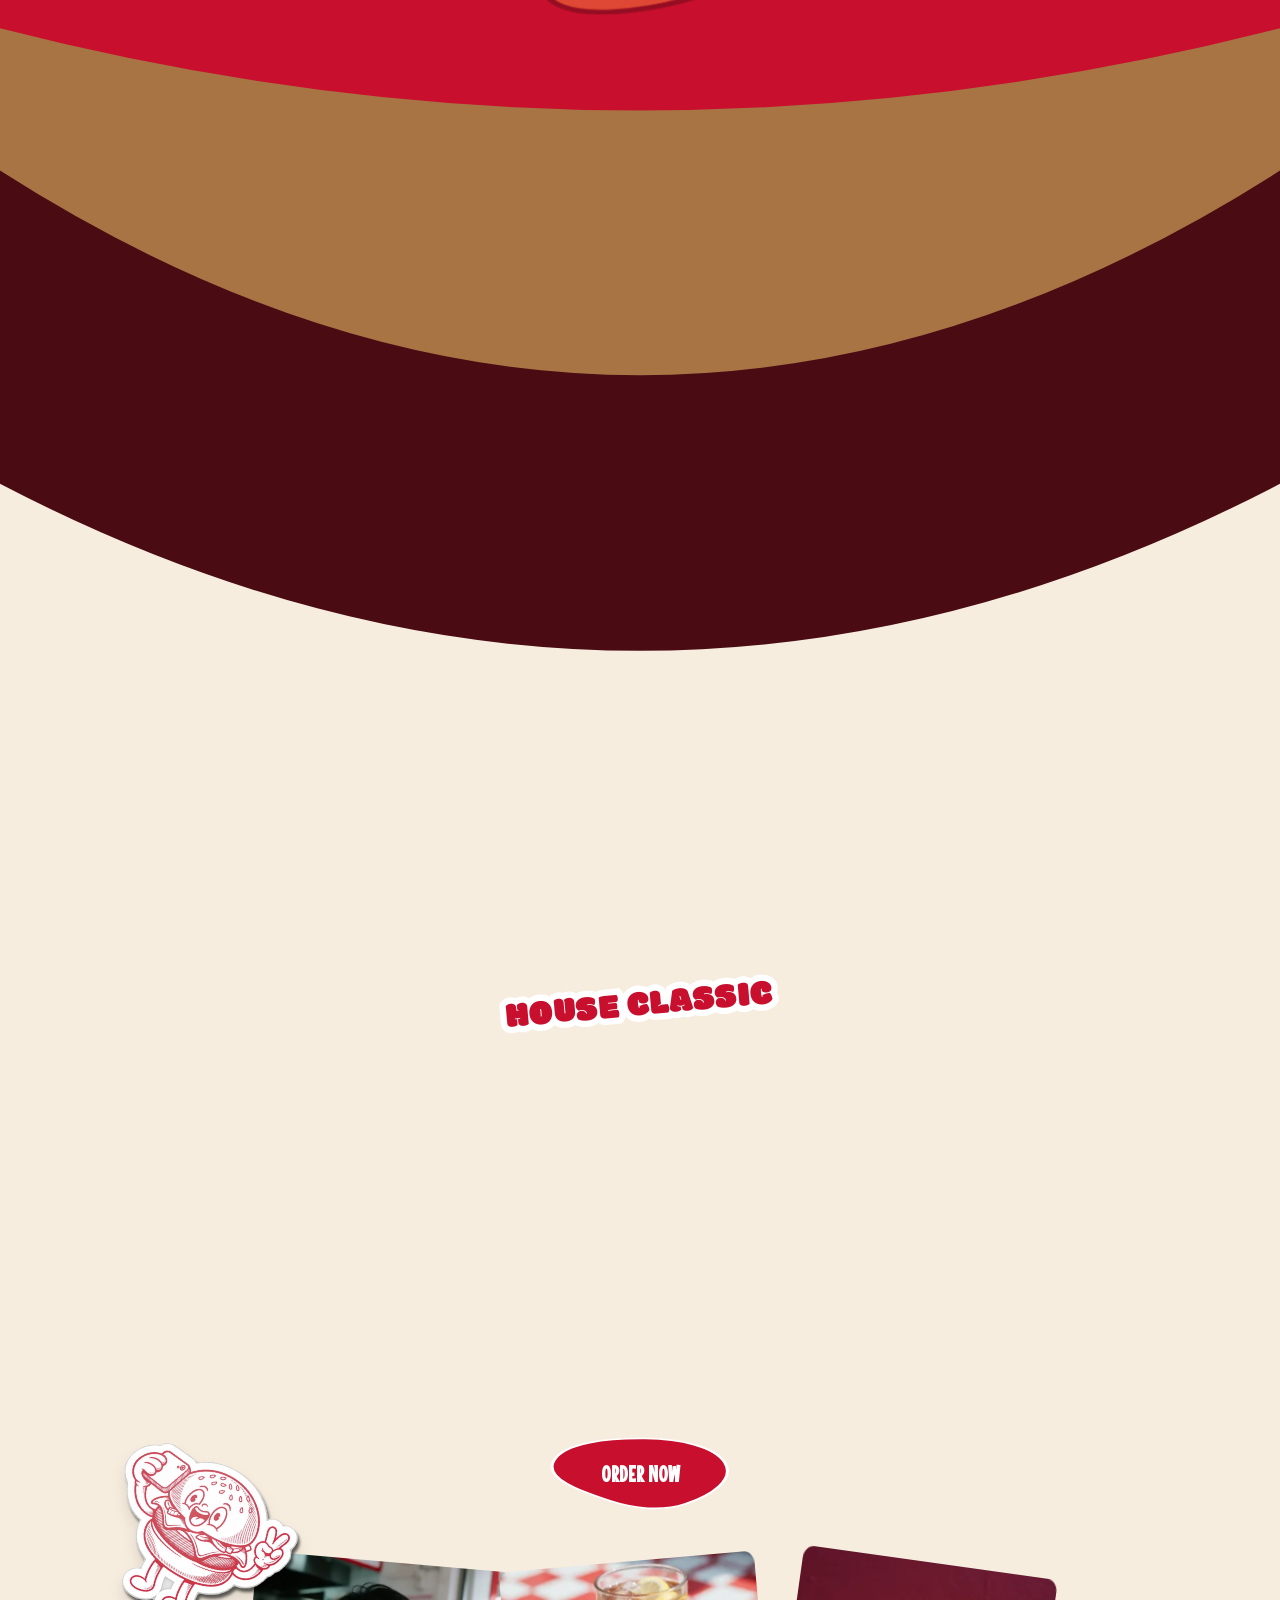
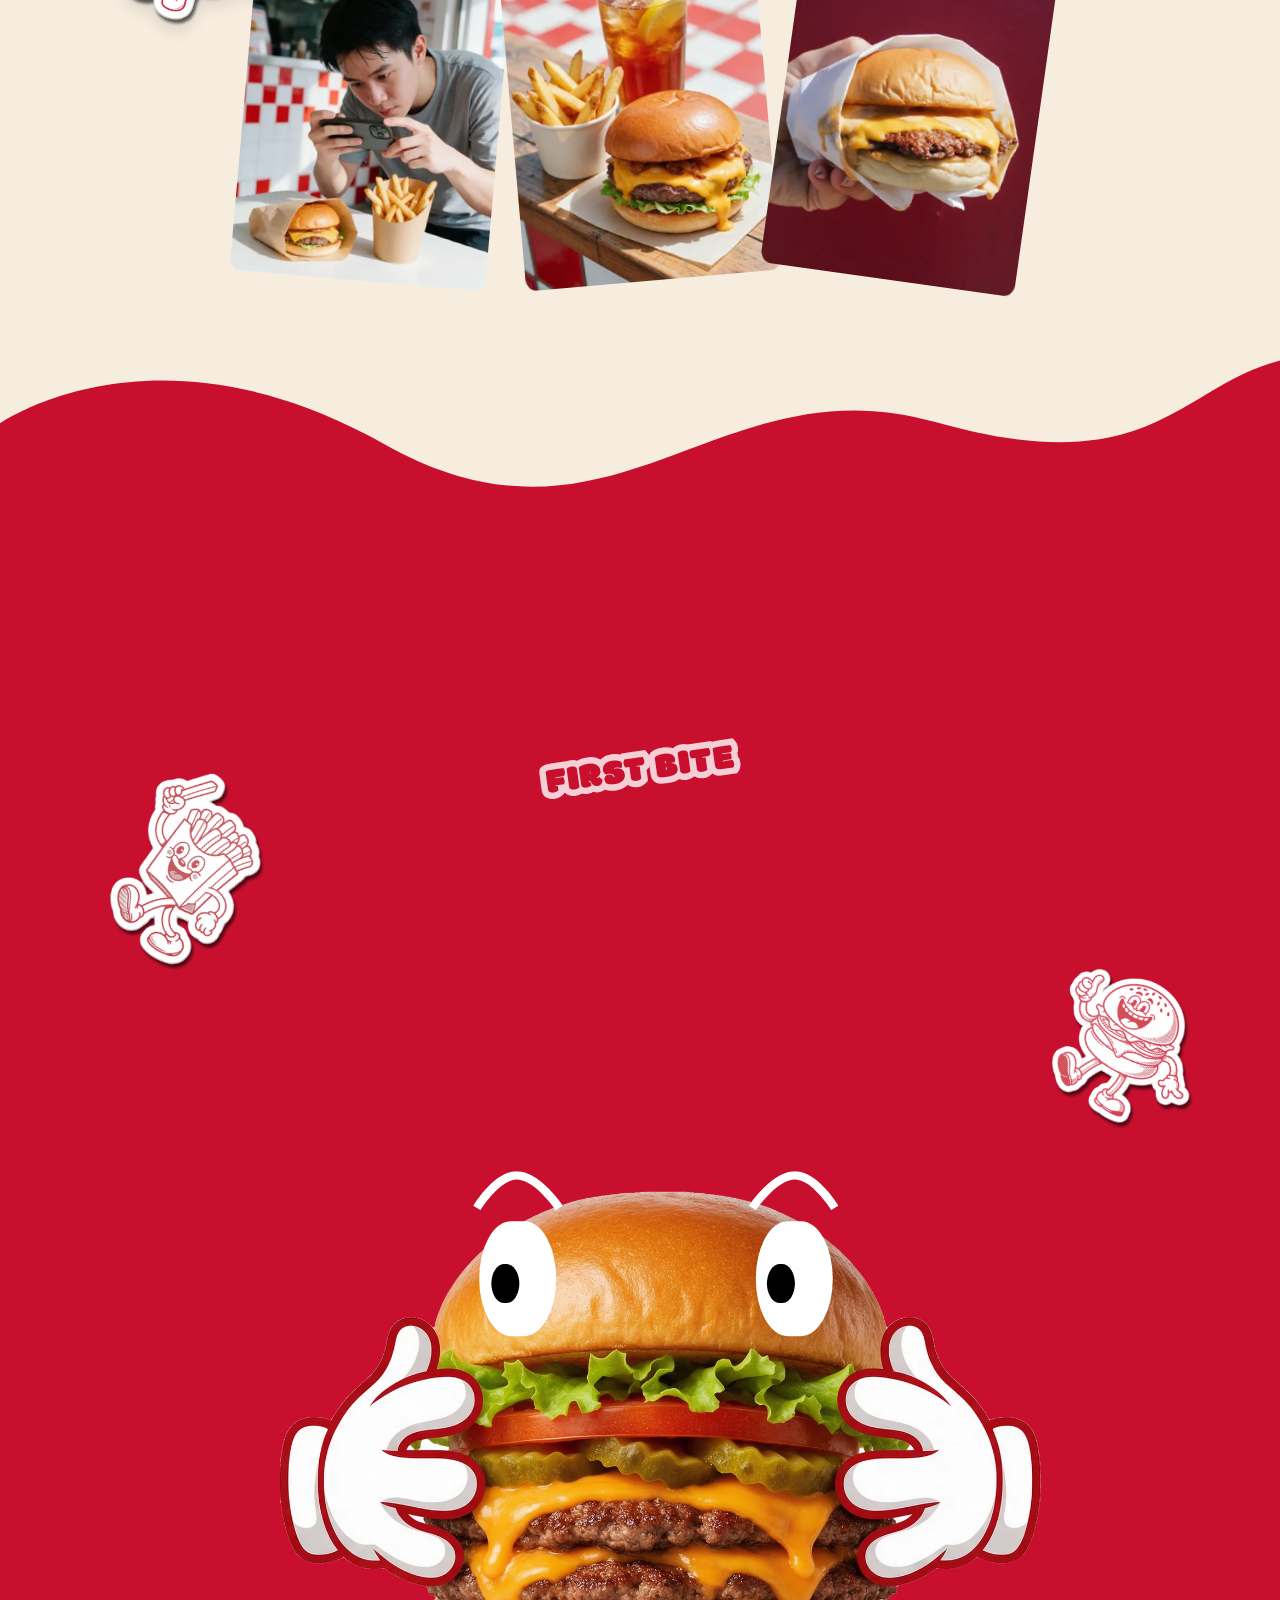
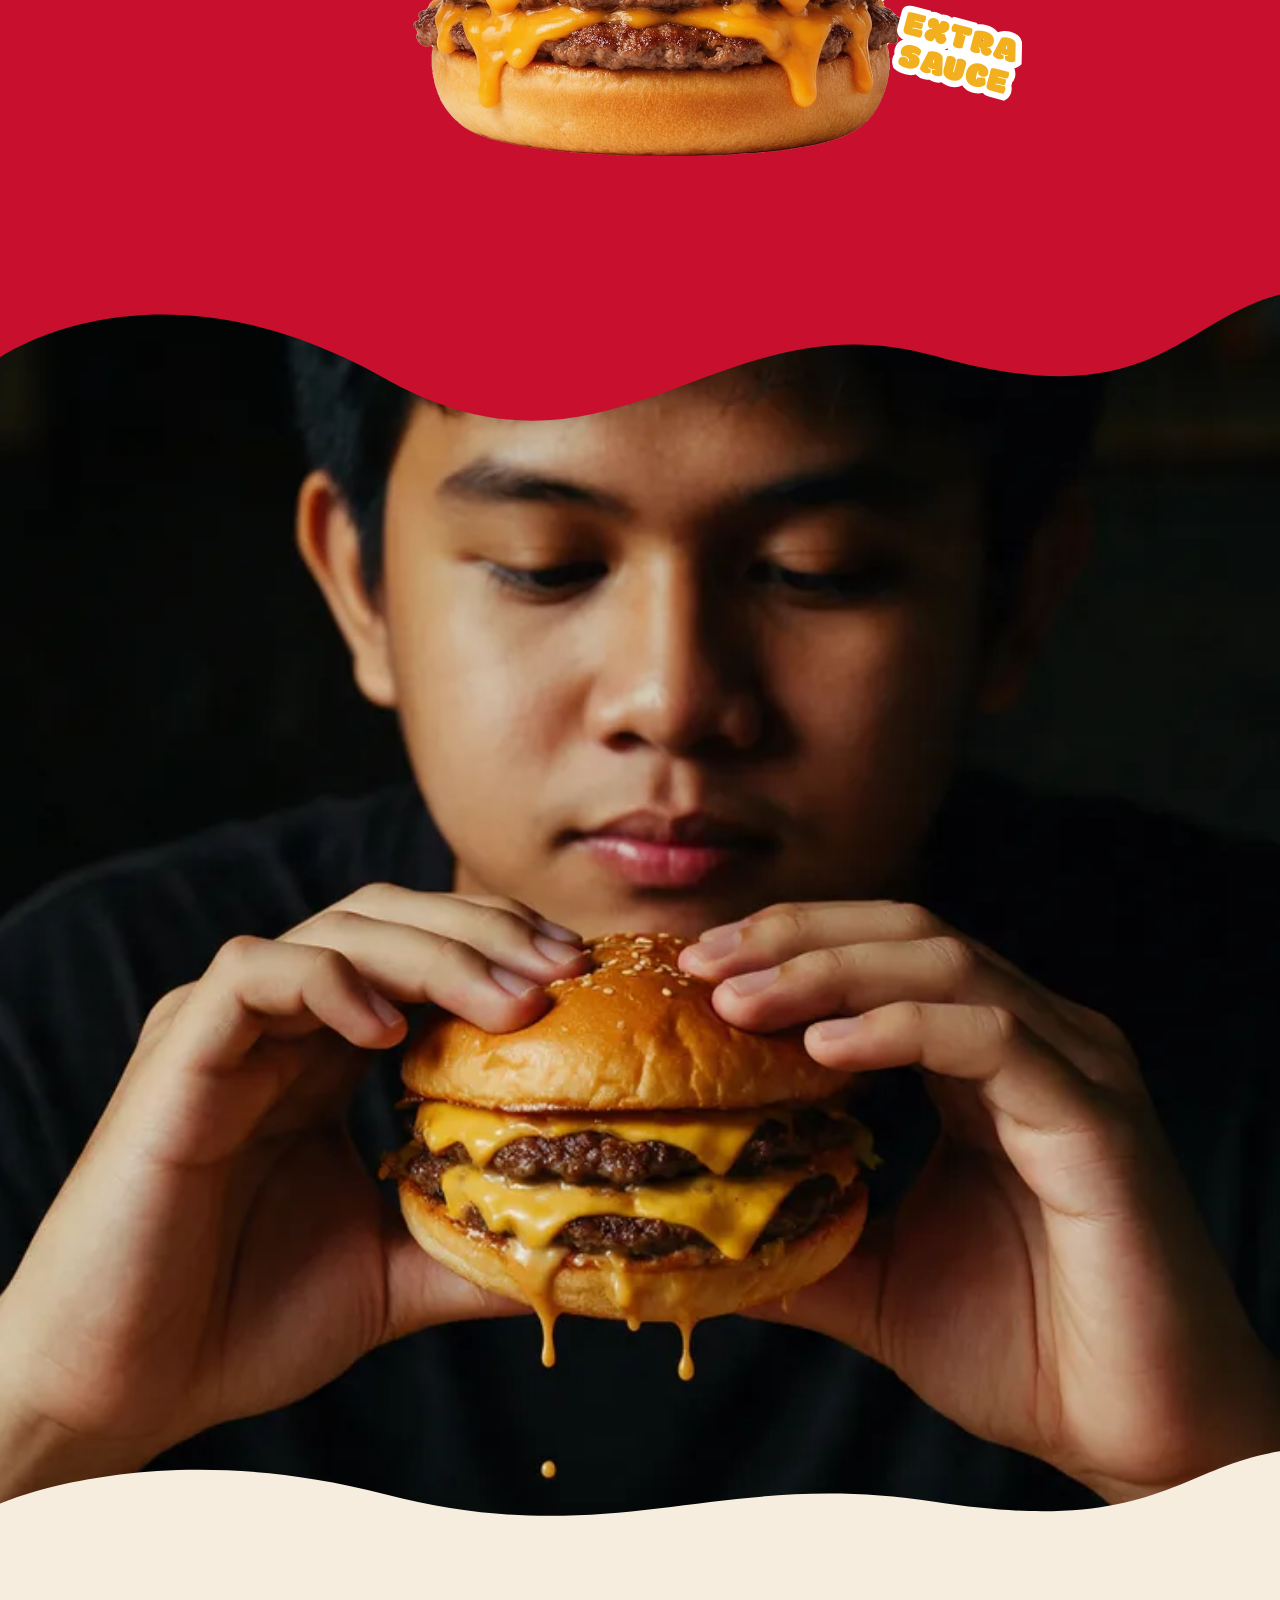
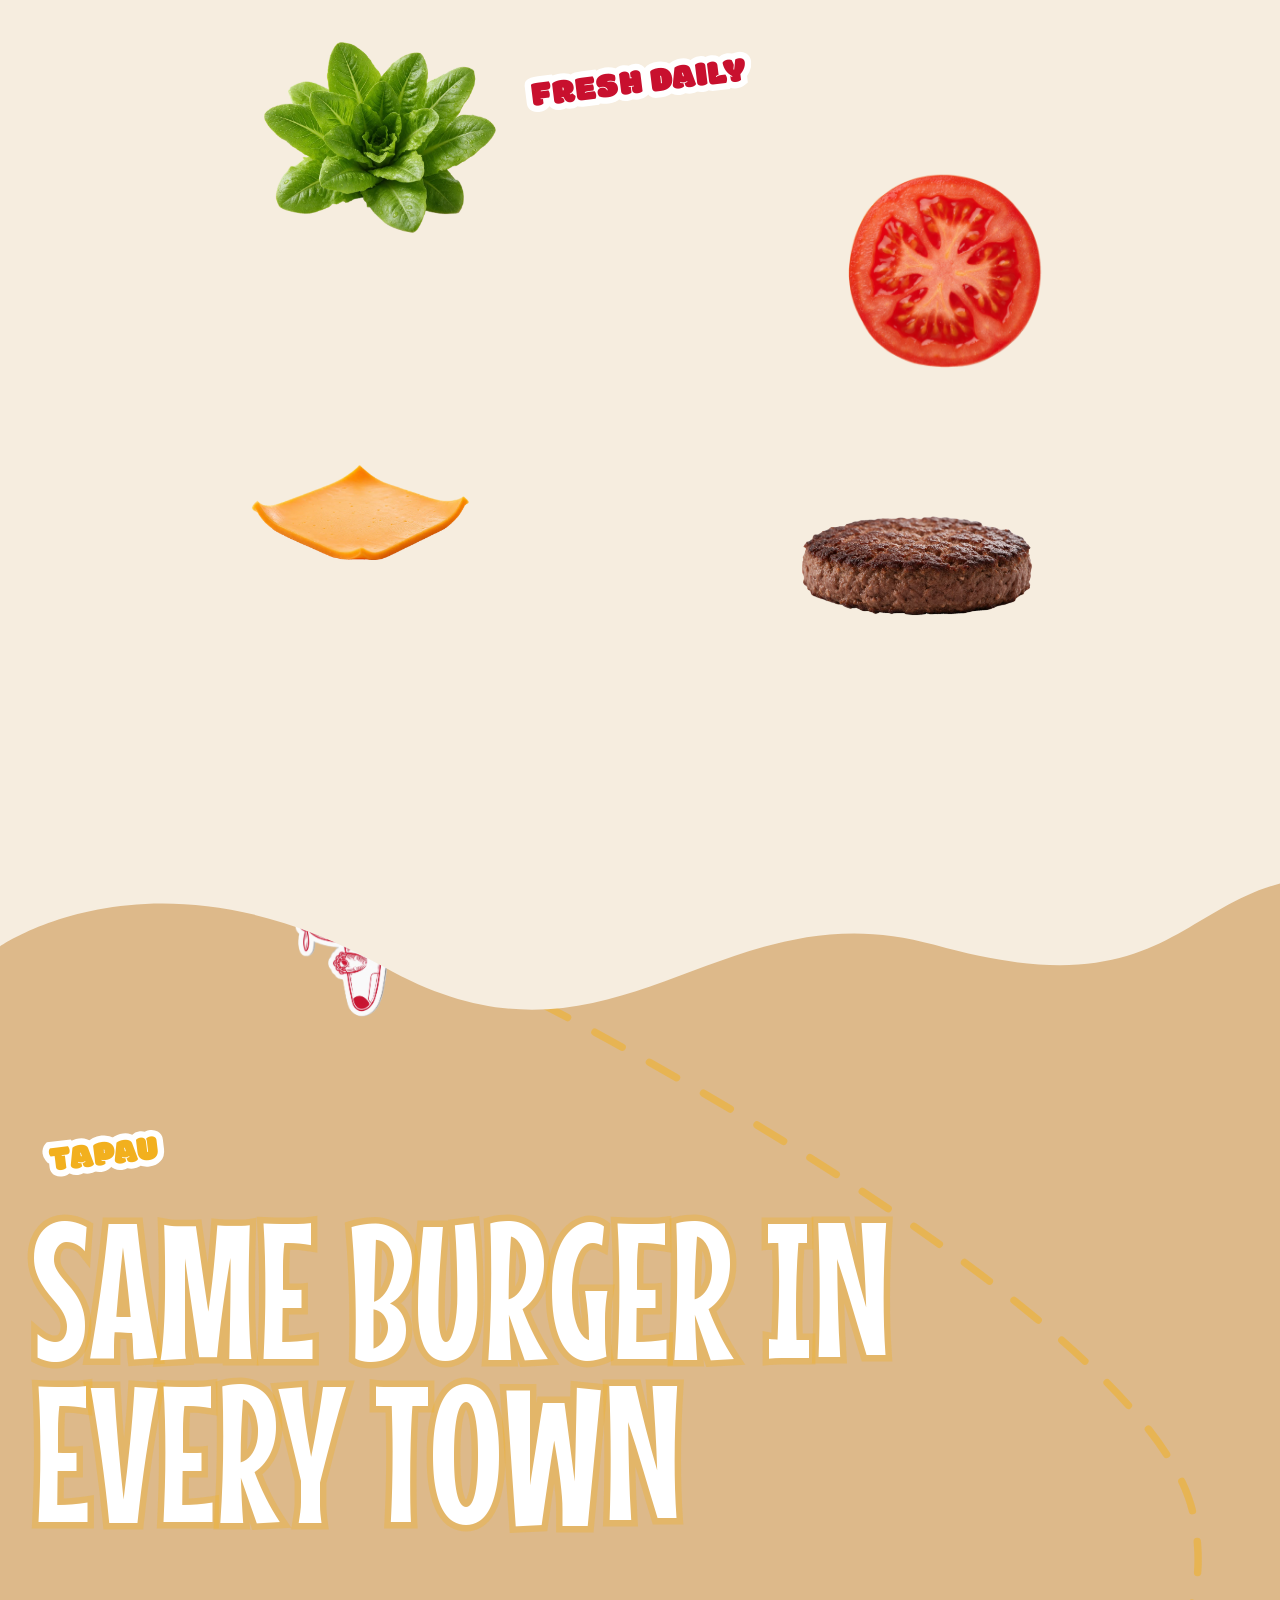
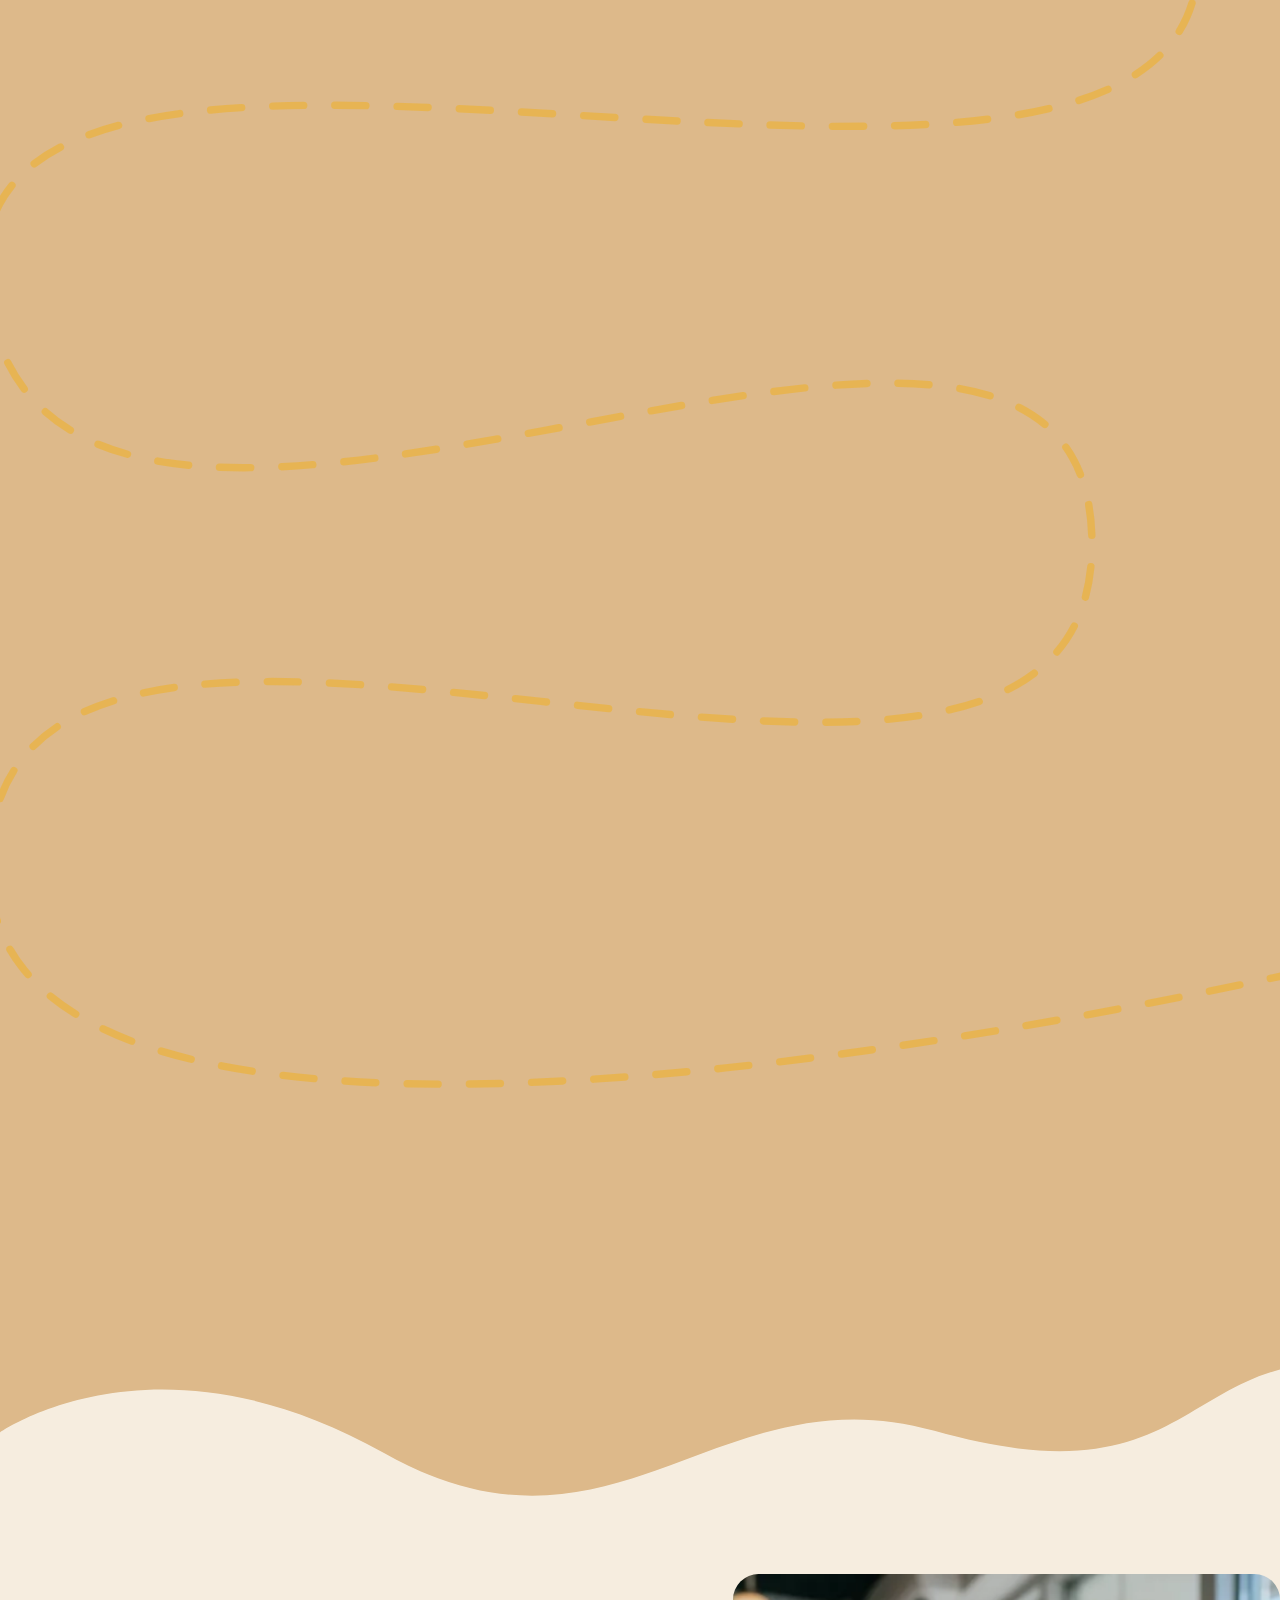
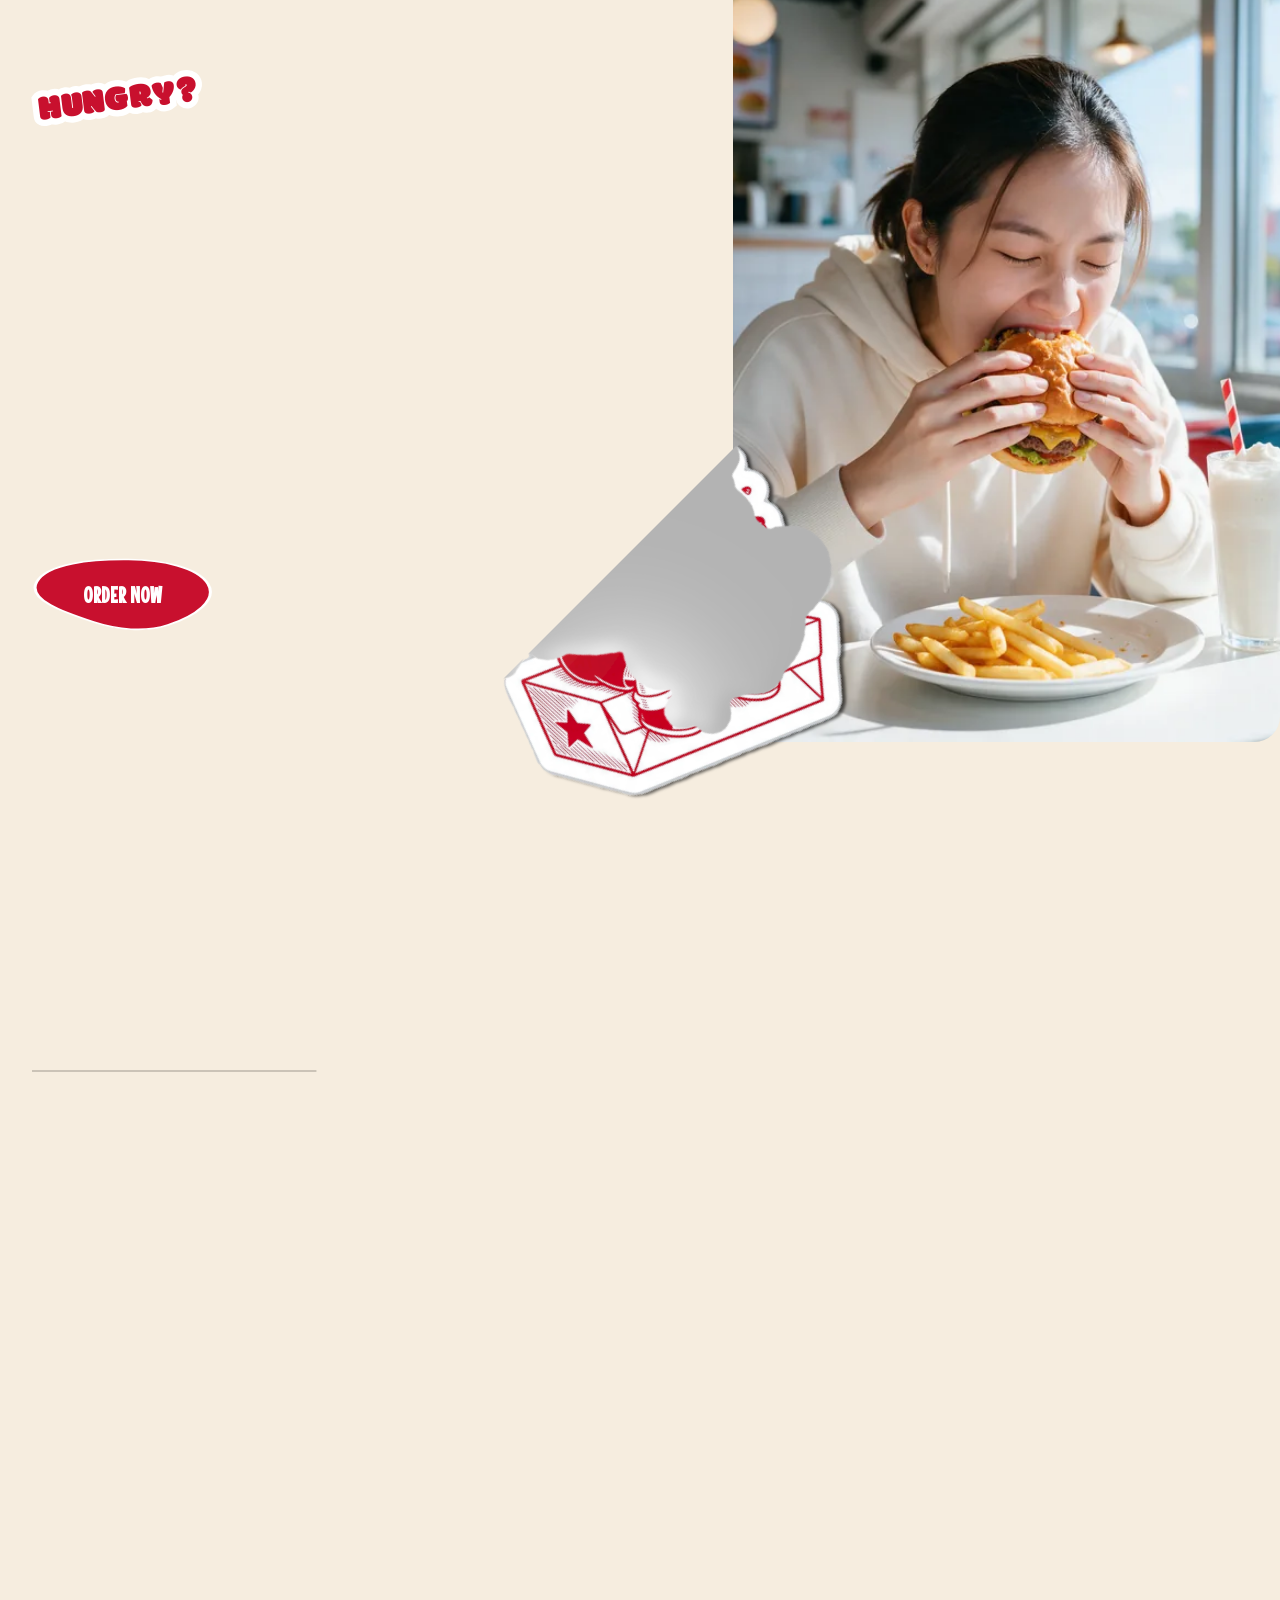
==== index.html @ 8037aa09 "Din's Smash Burgers website Static rebuild of the CRAV template for a mock Petaling Jaya smash-burge" ====
<!DOCTYPE html>
<html class="modak_e8c77bb9-module__To9VbG__variable mouse_memoirs_a09dbcb8-module__HOyvqG__variable h-full antialiased" lang="en"><head><meta charset="utf-8"/><meta content="width=device-width, initial-scale=1" name="viewport"/><title>Din's Smash Burgers | Petaling Jaya</title><meta content="Smash burgers from SS2, Petaling Jaya. Fresh beef smashed thin on a hot flat-top, real cheddar, brioche buns and Din's house sauce." name="description"/><meta content="index, follow" name="robots"/><meta content="telephone=no, address=no, email=no" name="format-detection"/><meta content="Din's Smash Burgers | Petaling Jaya" property="og:title"/><meta content="Smash burgers from SS2, Petaling Jaya. Fresh beef smashed thin on a hot flat-top, real cheddar, brioche buns and Din's house sauce." property="og:description"/><meta content="website" property="og:type"/><meta content="Din's Smash Burgers" property="og:site_name"/><meta content="#C8102E" name="theme-color"/><link href="assets/img/favicon-96.png" rel="icon" sizes="96x96" type="image/png"/><link href="assets/img/favicon.svg" rel="icon" type="image/svg+xml"/><link href="assets/img/apple-touch-icon.png" rel="apple-touch-icon"/><link href="assets/css/template.css?v=11" rel="stylesheet"/><link href="assets/css/dins.css?v=11" rel="stylesheet"/><script>try{if(sessionStorage.getItem('dins:nav')){document.documentElement.classList.add('is-nav-enter')}}catch(e){}</script></head><body class="min-h-full flex flex-col" data-page="home" data-prefix=""><div aria-label="Page loading" aria-modal="true" class="fixed inset-0 h-dvh w-full flex flex-col items-center justify-center overflow-hidden" role="dialog" style="z-index:99999"><div aria-hidden="true" class="absolute inset-0 w-full h-full pointer-events-none z-0 overflow-hidden"><svg class="absolute inset-0 w-full h-full" preserveaspectratio="none" viewbox="0 0 100 100"><path d="M -1 -1 L 101 -1 L 101 101 Q 50 101 -1 101 Z" fill="#4A0B13"></path></svg><svg class="absolute inset-0 w-full h-full" preserveaspectratio="none" viewbox="0 0 100 100"><path d="M -1 -1 L 101 -1 L 101 101 Q 50 101 -1 101 Z" fill="#A87443"></path></svg><svg class="absolute inset-0 w-full h-full" preserveaspectratio="none" viewbox="0 0 100 100"><path d="M -1 -1 L 101 -1 L 101 101 Q 50 101 -1 101 Z" fill="#C8102E"></path></svg></div><div aria-hidden="true" class="relative w-[75vw] h-[80vw] mb-[12vw] max-w-[340px] max-h-[360px] md:max-w-[450px] md:max-h-[480px] flex items-center justify-center z-20 origin-bottom"><div class="absolute top-[40%] left-1/2 -translate-x-1/2 -translate-y-1/2 pointer-events-none z-30"><div class="absolute rounded-full w-2 h-2 md:w-3 md:h-3" style="background-color:#F2B01E;opacity:0"></div><div class="absolute rounded-full w-3 h-3 md:w-4 md:h-4" style="background-color:#fff;opacity:0"></div><div class="absolute rounded-full w-2 h-2 md:w-3 md:h-3" style="background-color:#5C8F2A;opacity:0"></div><div class="absolute rounded-full w-3 h-3 md:w-4 md:h-4" style="background-color:#F2B01E;opacity:0"></div><div class="absolute rounded-full w-2 h-2 md:w-3 md:h-3" style="background-color:#fff;opacity:0"></div><div class="absolute rounded-full w-3 h-3 md:w-4 md:h-4" style="background-color:#5C8F2A;opacity:0"></div><div class="absolute rounded-full w-2 h-2 md:w-3 md:h-3" style="background-color:#F2B01E;opacity:0"></div><div class="absolute rounded-full w-3 h-3 md:w-4 md:h-4" style="background-color:#fff;opacity:0"></div><div class="absolute rounded-full w-2 h-2 md:w-3 md:h-3" style="background-color:#5C8F2A;opacity:0"></div><div class="absolute rounded-full w-3 h-3 md:w-4 md:h-4" style="background-color:#F2B01E;opacity:0"></div><div class="absolute rounded-full w-2 h-2 md:w-3 md:h-3" style="background-color:#fff;opacity:0"></div><div class="absolute rounded-full w-3 h-3 md:w-4 md:h-4" style="background-color:#5C8F2A;opacity:0"></div><div class="absolute rounded-full w-2 h-2 md:w-3 md:h-3" style="background-color:#F2B01E;opacity:0"></div><div class="absolute rounded-full w-3 h-3 md:w-4 md:h-4" style="background-color:#fff;opacity:0"></div></div><div class="absolute left-1/2 -translate-x-1/2 will-change-transform" style="bottom:0%;width:w-[94%];height:h-[32%];z-index:10;opacity:0"><svg class="size-full" fill="none" viewbox="0 0 2002 712" xmlns="http://www.w3.org/2000/svg"><path d="M1112.73 640.522C1108.02 641.517 1104.03 642.398 1100.51 643.203C1096.28 644.12 1092.25 644.764 1088.02 645.683C483.045 768.101 28.1004 676.2 23.5664 288.686L1749.67 37.9724L1942.85 10.0273C2122.13 388.1 1575.96 545.369 1112.73 640.522Z" fill="#FF9D3F"></path><path d="M1112.73 640.522C1197.48 620.176 1474.53 532.886 1552.63 251.778C1581.96 146.204 1657.64 78.2004 1749.67 37.9724L1942.85 10.0273C2122.13 388.1 1575.96 545.369 1112.73 640.522Z" fill="#EF6F2E"></path><path d="M626.514 711.929C395.254 711.929 230.279 668.614 126.924 581.551C44.1109 511.793 1.407 413.382 0 289.051L47.344 288.514C48.609 399.996 84.619 484.005 157.432 545.338C234.199 610.006 354.004 648.771 513.526 660.558C664.854 671.742 856.861 658.881 1084.22 622.34C1409.01 570.135 1818.97 464.574 1927.53 258.133C1965.28 186.348 1963.27 108.553 1921.38 20.3081L1964.16 0C2012.2 101.214 2013.98 195.476 1969.44 280.171C1851.78 503.931 1427.19 615.171 1091.73 669.087C914.205 697.62 759.405 711.929 626.514 711.929Z" fill="#4A0B13"></path></svg></div><div class="absolute left-1/2 -translate-x-1/2 will-change-transform" style="bottom:4%;width:w-[98%];height:h-[32%];z-index:11;opacity:0"><svg class="size-full" fill="none" viewbox="0 0 2019 842" xmlns="http://www.w3.org/2000/svg"><path d="M1478.39 681.909C1349.65 717.55 1211.01 746.018 1079.86 769.646C588.972 857.548 27.0443 846.188 23.7773 551.824L1736.83 257.49L1963.75 218.562C2089.43 445.236 1818.79 587.903 1478.39 681.909Z" fill="#C34F59"></path><path d="M1478.39 681.909C1478.39 681.909 1673.32 610.169 1704.99 356.415C1709.7 318.953 1720.97 286.034 1736.83 257.49L1963.75 218.562C2089.42 445.236 1818.79 587.903 1478.39 681.909Z" fill="#AF3A3A"></path><path d="M583.696 841.342C557.929 841.342 532.768 840.861 508.262 839.892C310.049 832.067 167.3 793.156 83.975 724.24C29.034 678.793 0.777 620.91 0 552.197L47.344 551.66C47.969 606.567 69.82 651.084 114.155 687.754C283.296 827.654 721.738 809.729 1075.66 746.294C1306.85 704.858 1486.94 660.593 1626.24 610.967C1807.02 546.555 1918.07 473.118 1956.3 392.698C1980.21 342.393 1975.89 289.158 1943.09 229.949L1984.51 207C2024.68 279.517 2029.58 348.833 1999.06 413.028C1922.53 574.027 1631.76 694.735 1084.01 792.901C905.864 824.829 734.614 841.342 583.696 841.342Z" fill="#4A0B13"></path><path d="M540.407 159.433C669.151 123.792 807.79 95.3242 938.94 71.6962C1429.82 -16.2058 1991.75 -4.84583 1995.02 289.518L281.964 583.852L55.0455 622.779C-70.6305 396.105 200.006 253.439 540.407 159.433Z" fill="#C34F59"></path><path d="M1449 9.38611e-06C1449 9.38611e-06 1654.99 57.1859 1688.45 259.46C1693.43 289.322 1705.34 315.563 1722.1 338.316L1961.88 369.346C2094.69 188.658 1808.7 74.9347 1449 9.38611e-06Z" fill="#AF3A3A"></path><path d="M1435.1 -0.000366211C1460.87 -0.000366211 1486.03 0.480829 1510.53 1.44983C1708.75 9.27483 1851.5 48.1857 1934.82 117.102C1989.76 162.549 2018.02 220.432 2018.8 289.145L1971.45 289.682C1970.83 234.775 1948.98 190.258 1904.64 153.588C1735.5 13.6878 1297.06 31.6127 943.133 95.0477C711.946 136.484 531.854 180.749 392.562 230.375C211.781 294.787 100.726 368.224 62.4988 448.644C38.5828 498.949 42.9038 552.184 75.7068 611.393L34.2908 634.342C-5.88523 561.825 -10.7821 492.509 19.7349 428.314C96.2679 267.315 387.035 146.607 934.784 48.4408C1112.93 16.5128 1284.18 -0.000366211 1435.1 -0.000366211Z" fill="#4A0B13"></path></svg></div><div class="absolute left-1/2 -translate-x-1/2 will-change-transform" style="bottom:9%;width:w-[94%];height:h-[26%];z-index:12;opacity:0"><svg class="size-full" fill="none" viewbox="0 0 2079 931" xmlns="http://www.w3.org/2000/svg"><path d="M1748.64 564.117C1591.25 627.428 1380.75 683.909 1137.02 722.602C990.734 808.207 841.714 907.134 841.714 907.134C661.961 810.651 477.538 774.719 412.448 764.454C397.941 761.909 383.264 761.337 368.302 762.025C311.135 764.837 145.591 767.945 81.243 712.101C2.56903 644.202 86.1771 536.034 86.1771 536.034L1987.12 232.348C2138.45 322.917 2024.42 453.692 1748.64 564.117Z" fill="#FFC614"></path><path d="M1748.63 564.117L1721.12 559.275C1721.12 559.275 1785.15 515.74 1715.2 453.741C1683.77 425.943 1730.86 337.223 1802.92 261.774L1987.11 232.348C2138.45 322.917 2024.42 453.692 1748.63 564.117Z" fill="#ED900A"></path><path d="M841.731 930.808C837.893 930.808 834.05 929.878 830.545 928C655.555 834.182 477.327 798.652 408.821 787.729C395.974 785.686 383.108 785.02 369.5 785.711C301.419 789.141 135.525 790.572 65.642 730.108C-9.84103 664.791 33.879 565.101 67.542 521.517L105.013 550.458C102.205 554.132 36.136 641.956 96.629 694.302C143.113 734.522 266.824 743.455 367.117 738.421C383.826 737.574 400.364 738.434 416.272 740.968C485.52 752.008 663.162 787.373 840.408 879.656C878.572 854.624 1003.46 773.408 1125.14 702.095C1127.69 700.601 1130.49 699.597 1133.41 699.136C1379.06 660.222 1605.58 599.912 1771.23 529.312C1924.25 464.098 2018.47 393.274 2029.76 335C2031.89 324.011 2038.36 290.569 1975 252.62L1999.32 212C2075.22 257.454 2083.04 308.872 2076.24 344.002C2046.49 497.686 1663.94 662.452 1145.24 745.201C1002.37 829.137 856.286 925.888 854.816 926.865C850.867 929.485 846.306 930.808 841.731 930.808Z" fill="#4A0B13"></path><path d="M329.548 366.693C486.933 303.382 697.434 246.9 941.163 208.207C1087.45 122.602 1236.47 23.6754 1236.47 23.6754C1416.22 120.158 1600.65 156.09 1665.74 166.355C1680.24 168.9 1694.92 169.473 1709.88 168.785C1767.05 165.973 1932.59 162.864 1996.94 218.708C2075.61 286.607 1992.01 394.776 1992.01 394.776L91.0654 698.461C-60.2706 607.892 53.7606 477.118 329.548 366.693Z" fill="#FFC614"></path><path d="M1583.53 210.89L1552.6 229.282C1552.6 229.282 1646 236.927 1586.77 329.425C1560.14 370.928 1650.98 428.748 1766.44 461.704L1997.7 395.509C2142.87 235.496 1955.72 172.867 1583.53 210.89Z" fill="#ED900A"></path><path d="M1236.45 0C1240.29 0 1244.13 0.930105 1247.64 2.80811C1422.63 96.6261 1600.86 132.156 1669.36 143.079C1682.21 145.122 1695.08 145.787 1708.68 145.096C1776.76 141.666 1942.66 140.235 2012.54 200.699C2088.02 266.016 2044.3 365.706 2010.64 409.29L1973.17 380.35C1975.98 376.676 2042.05 288.851 1981.55 236.505C1935.07 196.285 1811.36 187.352 1711.07 192.386C1694.36 193.233 1677.82 192.374 1661.91 189.84C1592.66 178.8 1415.02 143.434 1237.78 51.1511C1199.61 76.1831 1074.72 157.399 953.045 228.712C950.496 230.206 947.693 231.21 944.778 231.671C699.124 270.585 472.605 330.895 306.951 401.495C153.938 466.71 59.7097 537.533 48.4257 595.807C46.2967 606.796 39.8216 640.238 103.187 678.187L78.8605 718.807C2.96247 673.353 -4.86059 621.935 1.94141 586.805C31.6974 433.121 414.247 268.355 932.943 185.606C1075.82 101.67 1221.9 4.92012 1223.37 3.94312C1227.32 1.32312 1231.88 0 1236.45 0Z" fill="#4A0B13"></path></svg></div><div class="absolute left-1/2 -translate-x-1/2 will-change-transform" style="bottom:15%;width:w-[90%];height:h-[28%];z-index:13;opacity:0"><svg class="size-full" fill="none" viewbox="0 0 2040 901" xmlns="http://www.w3.org/2000/svg"><path d="M1548.31 711.413C1385.47 764.899 1201.07 806.756 1032.02 833.52C556.607 908.739 -51.331 913.725 31.344 621.675L1637.49 344.421L1982.2 284.976C2106.63 455.205 1868.86 605.748 1548.31 711.413Z" fill="#EF1624"></path><path d="M1548.31 711.413C1385.47 764.899 1201.07 806.756 1032.02 833.52C556.607 908.739 -51.331 913.725 31.344 621.675L1637.49 344.421L1982.2 284.976C2106.63 455.205 1868.86 605.748 1548.31 711.413Z" fill="#EF1624"></path><path d="M1548.31 711.413L1548.03 711.214C1548.03 711.214 1685.36 637.981 1621.97 496.895C1601.32 451.331 1610.77 396.338 1637.49 344.422L1982.19 284.977C2106.63 455.205 1868.86 605.748 1548.31 711.413Z" fill="#B21222"></path><path d="M526.842 900.636C500.446 900.636 474.869 900.17 450.236 899.232C242.14 891.305 104.352 850.926 40.6952 779.215C1.17819 734.703 -9.62683 679.559 8.57617 615.314L54.1332 628.222C40.4322 676.584 47.6192 715.693 76.1062 747.782C198.611 885.787 665.671 867.579 1028.4 810.053C1437.6 745.158 1910.92 595.588 1983.18 420.546C1999.89 380.07 1993.33 340.285 1963.13 298.915L2001.38 271C2041.54 326.024 2050.14 382.416 2026.94 438.612C1988.22 532.411 1861.04 620.653 1648.94 700.885C1476.64 766.061 1258.9 821.439 1035.81 856.82C855.226 885.46 677.692 900.633 526.842 900.636Z" fill="#4A0B13"></path><path d="M491.339 319.223C654.182 265.737 838.575 223.88 1007.63 197.116C1483.04 121.897 2090.98 116.911 2008.3 408.961L402.16 686.215L57.4525 745.66C-66.9845 575.431 170.789 424.888 491.339 319.223Z" fill="#EF1624"></path><path d="M491.339 319.223C654.182 265.737 838.575 223.88 1007.63 197.116C1483.04 121.897 2090.98 116.911 2008.3 408.961L402.16 686.215L57.4525 745.66C-66.9845 575.431 170.789 424.888 491.339 319.223Z" fill="#EF1624"></path><path d="M1423.25 175.139L1423.07 175.427C1423.07 175.427 1577.83 191.885 1571.91 346.44C1569.84 396.422 1599.2 443.871 1643.41 482L1985.29 407.987C2036.9 203.54 1760.04 153.03 1423.25 175.139Z" fill="#B21222"></path><path d="M1512.81 130C1539.2 130 1564.78 130.466 1589.41 131.404C1797.51 139.331 1935.3 179.71 1998.95 251.421C2038.47 295.933 2049.28 351.077 2031.07 415.322L1985.52 402.414C1999.22 354.052 1992.03 314.943 1963.54 282.854C1841.04 144.849 1373.98 163.057 1011.25 220.583C602.053 285.478 128.732 435.048 56.4712 610.09C39.7622 650.566 46.3204 690.351 76.5154 731.721L38.2732 759.636C-1.89281 704.612 -10.4917 648.22 12.7073 592.024C51.4283 498.225 178.605 409.983 390.705 329.751C563.005 264.575 780.749 209.197 1003.84 173.816C1184.42 145.176 1361.96 130.003 1512.81 130Z" fill="#4A0B13"></path></svg></div><div class="absolute left-1/2 -translate-x-1/2 will-change-transform" style="bottom:21%;width:w-[100%];height:h-[30%];z-index:14;opacity:0"><svg class="size-full" fill="none" viewbox="0 0 2144 761" xmlns="http://www.w3.org/2000/svg"><path d="M2113.14 210.605C2069.73 374.099 1884.72 279.674 1862.08 364.729C1839.41 449.549 1702.39 576.458 1602.85 507.273C1503.11 438.364 1459.71 454.293 1407.5 547.478C1355.56 640.862 1255.63 665.092 1146.54 600.105C1037.74 535.318 964.396 654.488 855.806 709.76C747.018 765.307 706.571 670.393 617.249 648.44C527.963 626.725 461.374 821.637 345.821 691.802C230.031 562.007 98.055 714.366 37.666 592.008C-22.486 469.612 128.761 380.054 128.761 380.054L570.779 240.398C570.779 240.398 611.031 235.183 677.397 226.039C944.944 190.346 1636.92 95.1151 1817.35 49.7591C1828.34 47.0321 1837.16 44.406 1844.08 42.085C1995.82 -9.38301 2156.82 47.31 2113.14 210.605Z" fill="#77C41E"></path><path d="M1937.19 223.154C1813.9 228.994 1816.65 253.837 1767.31 337.569C1717.96 421.301 1669.34 421.289 1605.25 379.259C1541.13 336.993 1438.32 359.982 1378.78 399.639C1319.47 439.259 1299.82 543.042 1227.68 512.996C1155.31 482.989 1040.16 404.384 942.933 489.688C845.743 575.229 771.574 623.787 718.821 569.008C666.066 514.228 600.074 508.97 600.074 508.97C371.775 653.381 423.19 590.225 360.553 555.743C297.64 521.063 156.661 574.459 125.342 536.675C94.0217 498.893 188.608 407.691 188.608 407.691L677.401 226.041C944.948 190.348 1636.92 95.1172 1817.36 49.7612C1873.63 62.6512 1919.88 75.1983 1944.16 85.6613C2044.26 129.472 2060.25 217.352 1937.19 223.154Z" fill="#69AA0C"></path><path d="M1836.58 20.1211C1939.02 -14.541 2041.76 -2.57263 2098.37 50.4229C2140.42 89.7914 2153.69 148.772 2135.63 216.589C2120.93 271.753 2091.93 301.649 2058.71 318.633C2025.46 335.634 1987.95 339.716 1956.2 343.167C1933.27 345.66 1916.59 347.927 1905.04 351.842C1899.26 353.802 1894.73 356.184 1891.34 359.24C1887.94 362.303 1885.71 366.024 1884.49 370.62C1876.72 399.819 1856.35 434.747 1827.94 466.042C1799.53 497.333 1763.13 524.952 1723.38 539.573C1674.29 557.621 1628.05 553.043 1589.6 526.392C1567.62 511.152 1548.95 500.557 1533.02 494.406C1517.09 488.256 1503.86 486.534 1492.79 489.099C1482.39 491.513 1472.19 498.138 1461.58 509.55C1451.3 520.604 1440.62 536.175 1428.98 556.836L1427.85 558.852C1400.51 607.922 1360.56 640.686 1312.35 653.642C1258.17 668.202 1197.29 656.903 1136.17 620.886L1134.73 620.03C1104.84 602.235 1079.01 600.587 1051.74 610.213C1024.51 619.819 995.856 640.653 960.268 667.735C931.053 689.963 900.893 712.916 866.33 730.513C824.99 751.563 791.316 753.509 762.234 746.446C733.126 739.376 708.58 723.273 685.493 708.123C661.731 692.533 639.205 677.745 611.764 671.026H611.763C599.646 668.071 587.179 671.681 574.108 678.875C561.038 686.069 547.28 696.893 532.565 708.475C502.779 731.921 466.682 760.304 424.762 760.304C395.52 760.306 363.351 746.498 328.436 707.314C302.813 678.564 276.891 665.727 250.437 660.921C224.01 656.12 197.076 659.341 169.469 662.642C142.194 665.902 113.217 669.356 86.4717 662.709C59.7713 656.073 35.2587 639.355 16.9492 602.158C-10.6093 546.166 -0.331268 494.367 24.1885 452.188C48.5992 410.196 87.1162 377.765 116.409 360.318L140.033 400.2C135.178 403.151 103.806 422.869 78.7969 453.898C52.7493 486.216 33.5347 530.901 58.5322 581.688C69.0851 603.126 81.4117 613.587 98.1904 617.796C114.9 621.988 135.979 619.962 163.972 616.619C193.378 613.103 226.295 609.172 260.292 615.566C294.268 621.956 329.346 638.665 363.041 676.476C389.567 706.243 410.844 716.231 432.553 713.124C443.378 711.574 454.261 706.774 465.902 699.638C477.543 692.502 489.975 683.01 503.895 672.054C521.017 658.577 539.239 644.245 558.949 634.688C578.647 625.139 599.798 620.377 622.784 626.007C657.943 634.614 686.054 653.054 710.919 669.372C732.809 683.737 751.754 696.178 772.546 701.276C793.377 706.384 816.015 704.117 845.298 689.207C876.156 673.499 904.667 651.799 932.194 630.851C965.872 605.225 1000.04 579.227 1037 566.301C1073.93 553.389 1113.64 553.522 1158.44 580.212C1208.96 610.3 1258.03 620.257 1300.32 608.881C1336.19 599.24 1366.28 574.119 1387.37 536.287C1398.52 516.283 1411.26 495.744 1426.73 478.928C1441.95 462.377 1459.78 449.456 1481.29 444.192L1482.31 443.948C1518.37 435.58 1559.56 449.171 1616 488.298C1641.91 506.255 1672.68 508.841 1707.38 496.073C1738.69 484.558 1768.67 461.842 1792.36 436.215C1816.05 410.592 1833.5 382.007 1839.69 358.712C1846.46 333.24 1862.79 319.098 1883.2 310.686C1903.64 302.259 1928.14 299.593 1951.19 297.088C1981.54 293.788 2011.16 290.574 2035.83 278.239C2060.55 265.883 2080.25 244.395 2090.84 204.659C2104.66 152.8 2096.58 112.244 2066.69 84.2598C2044.81 63.779 2012.23 51.5364 1974.53 48.002C1936.82 44.467 1893.95 49.6383 1851.43 64.0273C1813.41 76.8942 1717.43 95.4121 1594.08 116.049C1470.74 136.682 1320.08 159.426 1172.75 180.747C880.062 223.103 600.492 259.844 574.276 263.28L568.254 217.324C582.544 215.448 858.436 179.154 1150.86 136.984C1299.51 115.548 1452.43 92.5943 1577.44 71.8701C1702.43 51.1496 1799.56 32.65 1836.58 20.1211Z" fill="#4A0B13" stroke="#4A0B13"></path><path d="M127.934 383.653L579.439 236.751" stroke="#4A0B13" stroke-width="44"></path></svg></div><div class="absolute left-1/2 -translate-x-1/2 will-change-transform" style="bottom:27%;width:w-[94%];height:h-[34%];z-index:15;opacity:0"><svg class="size-full" fill="none" viewbox="0 0 2006 1267" xmlns="http://www.w3.org/2000/svg"><path d="M1977.59 683.113C1985.03 767.741 1954.42 853.098 1892.23 911.169C1760.29 1034.84 1492.36 1127.48 1065.66 1195.64C638.96 1263.81 355.503 1259.26 191.599 1182.85C114.406 1147.05 58.7267 1075.48 39.1947 992.783C-74.5373 510.644 345.286 127.052 881.266 41.4256C1067.59 11.6596 1251.8 20.3976 1414.58 65.3806C1414.58 65.3806 1414.81 65.3426 1414.85 65.5796C1720.27 149.766 1950.24 361.237 1977.59 683.113Z" fill="#FF9D3F"></path><path d="M938.689 316.516C939.031 337.715 929.901 343.742 918.522 343.926C907.143 344.11 897.824 338.38 897.482 317.181C897.14 295.982 905.905 267.34 917.284 267.157C928.664 266.973 938.347 295.317 938.689 316.516Z" fill="#EF6F2E"></path><path d="M534.134 481.498C524.782 500.526 513.909 501.733 503.695 496.713C493.481 491.693 487.795 482.347 497.147 463.319C506.499 444.291 527.348 422.786 537.562 427.806C547.776 432.826 543.486 462.47 534.134 481.498Z" fill="#EF6F2E"></path><path d="M794.681 477.165C787.759 497.205 777.119 499.75 766.362 496.034C755.605 492.318 748.805 483.749 755.727 463.709C762.649 443.669 780.673 419.746 791.43 423.462C802.187 427.178 801.603 457.125 794.681 477.165Z" fill="#EF6F2E"></path><path d="M1111.95 228.596C1120.03 248.198 1113.74 257.15 1103.22 261.486C1092.69 265.823 1081.92 263.903 1073.85 244.3C1065.77 224.698 1063.44 194.836 1073.96 190.499C1084.48 186.163 1103.87 208.994 1111.95 228.596Z" fill="#EF6F2E"></path><path d="M1140.77 409.004C1148.85 428.606 1142.56 437.557 1132.04 441.894C1121.52 446.231 1110.75 444.311 1102.67 424.708C1094.59 405.106 1092.26 375.244 1102.78 370.907C1113.3 366.571 1132.69 389.402 1140.77 409.004Z" fill="#EF6F2E"></path><path d="M1323.27 261.058C1339.26 274.984 1337.63 285.802 1330.16 294.384C1322.68 302.965 1312.19 306.061 1296.2 292.135C1280.21 278.209 1264.79 252.536 1272.26 243.954C1279.74 235.371 1307.28 247.132 1323.27 261.058Z" fill="#EF6F2E"></path><path d="M679.341 346.378C670.496 365.647 659.658 367.141 649.316 362.393C638.973 357.645 633.041 348.453 641.887 329.184C650.732 309.915 671.005 287.866 681.348 292.614C691.69 297.363 688.187 327.11 679.341 346.378Z" fill="#EF6F2E"></path><g opacity="0.6"><path d="M1958.07 556.172C1869.94 349.997 1680.22 210.863 1446.5 146.34C1446.46 146.104 1446.22 146.142 1446.22 146.142C1283.45 101.158 1099.24 92.4185 912.914 122.186C381.911 207.017 -35.2639 584.35 68.0131 1060.38C56.5921 1039.11 47.8261 1016.2 42.3041 992.286C-71.4279 510.147 348.395 126.556 884.375 40.9295C1070.7 11.1635 1254.91 19.9015 1417.69 64.8845C1417.69 64.8845 1417.92 64.8465 1417.96 65.0835C1681.18 137.777 1888.52 304.973 1958.07 556.172Z" fill="white"></path></g><path d="M1980.7 682.616C1988.14 767.244 1957.53 852.601 1895.33 910.672C1763.39 1034.34 1495.46 1126.98 1068.76 1195.15C642.067 1263.32 358.609 1258.76 194.705 1182.36C117.512 1146.56 61.8328 1074.98 42.3008 992.286C780.81 1442.44 2487.22 605.831 1417.96 65.0835C1723.37 149.269 1953.34 360.74 1980.7 682.616Z" fill="#EF6F2E"></path><path d="M560.57 1266.54C398.861 1266.55 274.447 1245.65 184.701 1203.82C102.606 1165.74 40.7459 1088.69 19.2619 997.73C-25.6451 807.354 8.31997 620.618 117.485 457.703C191.894 346.661 301.528 247.71 434.541 171.551C565.649 96.4826 719.907 43.2306 880.64 17.5516C1041.39 -8.12936 1204.58 -5.58839 1352.55 24.9096C1502.68 55.8476 1637.68 115.73 1742.95 198.086C1897.38 318.887 1987.74 485.745 2004.29 680.615C2012.45 773.642 1977.76 866.108 1911.49 927.976C1776.05 1054.93 1501.61 1149.98 1072.51 1218.53C872.225 1250.52 702.103 1266.54 560.57 1266.54ZM1098.98 47.4066C1029.8 47.4066 959.134 52.9606 888.109 64.3086C572.538 114.722 299.159 271.638 156.82 484.06C55.1699 635.762 23.539 809.624 65.345 986.853C83.514 1063.79 135.599 1128.84 204.666 1160.88C364.153 1235.22 645.555 1238.78 1065.03 1171.77C1484.49 1104.76 1750.79 1013.7 1879.14 893.399C1934.9 841.348 1964.03 763.34 1957.11 684.691C1957.11 684.669 1957.11 684.645 1957.11 684.62C1941.71 503.206 1857.57 347.862 1713.78 235.382C1557.71 113.291 1337.21 47.4066 1098.98 47.4066Z" fill="#4A0B13"></path><path d="M921.549 299.667C921.891 320.866 912.761 326.893 901.382 327.077C890.003 327.261 880.684 321.531 880.342 300.332C880 279.133 888.765 250.491 900.144 250.308C911.524 250.123 921.208 278.467 921.549 299.667Z" fill="white"></path><path d="M516.993 464.648C507.641 483.676 496.768 484.883 486.554 479.863C476.34 474.843 470.654 465.498 480.006 446.469C489.358 427.441 510.207 405.936 520.421 410.956C530.635 415.977 526.345 445.62 516.993 464.648Z" fill="white"></path><path d="M777.541 460.314C770.619 480.354 759.979 482.899 749.222 479.183C738.465 475.467 731.665 466.898 738.587 446.858C745.509 426.818 763.534 402.895 774.29 406.611C785.048 410.327 784.464 440.274 777.541 460.314Z" fill="white"></path><path d="M1094.81 211.746C1102.89 231.348 1096.6 240.299 1086.08 244.636C1075.55 248.973 1064.78 247.053 1056.7 227.45C1048.63 207.847 1046.3 177.986 1056.82 173.649C1067.34 169.313 1086.73 192.143 1094.81 211.746Z" fill="white"></path><path d="M1123.63 392.155C1131.71 411.757 1125.42 420.708 1114.9 425.045C1104.37 429.382 1093.6 427.462 1085.53 407.859C1077.45 388.257 1075.12 358.395 1085.64 354.058C1096.16 349.722 1115.55 372.552 1123.63 392.155Z" fill="white"></path><path d="M1306.13 244.208C1322.12 258.134 1320.49 268.952 1313.02 277.534C1305.54 286.116 1295.05 289.211 1279.06 275.285C1263.07 261.359 1247.65 235.686 1255.12 227.104C1262.6 218.522 1290.14 230.282 1306.13 244.208Z" fill="white"></path><path d="M662.201 329.529C653.356 348.798 642.518 350.292 632.176 345.544C621.833 340.796 615.901 331.604 624.747 312.335C633.592 293.066 653.865 271.017 664.208 275.765C674.551 280.513 671.047 310.26 662.201 329.529Z" fill="white"></path></svg></div></div><div class="flex absolute bottom-[4vw] max-md:bottom-[20vw] flex-col items-center mt-[6vw] md:mt-[10vw] z-20 w-full px-6"><div aria-live="polite" class="font-mouse-memoirs text60 text-white/90 tracking-wider uppercase mt-[3vw] md:mt-[1.5vw] text-center min-h-[1.5em]">FIRING UP THE FLAT-TOP...</div></div><div aria-label="Loading progress" aria-valuemax="100" aria-valuemin="0" aria-valuenow="0" class="w-full loader-bar absolute bottom-0 left-0 h-[2vw] md:h-[1vw] bg-white/15 overflow-hidden mt-[2vw] md:mt-[1vw]" role="progressbar"><div class="h-full bg-mustard transition-all duration-75" style="width:0%"></div></div></div><div class="relative w-full h-full"><div aria-hidden="true" class="fixed inset-0 z-998 bg-red/30 backdrop-blur-md" style="opacity:0;pointer-events:none"></div><nav class="fixed top-0 left-0 w-full z-999 flex items-center justify-between px-[2.5vw] max-md:px-[4vw] py-[1vw] max-md:py-[4vw]"><a class="font-modak hover:scale-105 transition-all duration-300 text-red text-stroke-small text-[4vw] max-md:text-[10vw] leading-none" href="./">DIN'S</a><div class="flex items-center gap-[1vw] max-md:gap-[3vw]"><a class="font-mouse-memoirs hover:scale-105 transition-all duration-300 flex items-center justify-center text-[1.3vw] max-md:text-[4vw] uppercase tracking-wide text-beige bg-red px-[1.6vw] py-[.5vw] max-md:px-[5vw] max-md:py-[1.8vw] group rounded-full hover:bg-black" data-cursor-hide="true" href="menu/"><span class="overflow-hidden relative inline-block group"><span class="block group-hover:-translate-y-full translate-y-0 transition-all duration-300">Burgers</span><span aria-hidden="true" class="block absolute inset-0 w-full h-full group-hover:translate-y-0 translate-y-full transition-all duration-300">Burgers</span></span></a><div class="relative"><button aria-controls="main-menu" aria-expanded="false" aria-label="Toggle menu" class="hover:scale-105 flex items-center gap-[.6vw] max-md:gap-[2vw] px-[1.4vw] py-[.5vw] max-md:px-[4vw] group max-md:py-[1.8vw] rounded-full cursor-pointer transition-all duration-400 border-[.15vw] max-md:border-[.4vw] bg-transparent border-black/20 hover:border-black" data-cursor-hide="true"><span class="font-mouse-memoirs flex items-center justify-center uppercase text-[1.3vw] max-md:text-[4vw] tracking-wide transition-colors duration-300 text-black"><span class="overflow-hidden relative inline-block group"><span class="block group-hover:-translate-y-full translate-y-0 transition-all duration-300">Menu</span><span aria-hidden="true" class="block absolute inset-0 w-full h-full group-hover:translate-y-0 translate-y-full transition-all duration-300">Menu</span></span></span><div aria-hidden="true" class="relative shrink-0 w-[1.2vw] h-[1.2vw] max-md:w-[3.5vw] max-md:h-[3.5vw]"><span class="bg-black absolute left-0 top-0 block w-full h-[.15vw] max-md:h-[.5vw] rounded-full origin-center"></span><span class="bg-black absolute left-0 top-1/2 block w-[70%] h-[.15vw] max-md:h-[.5vw] rounded-full origin-center -translate-y-1/2"></span><span class="bg-black absolute left-0 bottom-0 block w-full h-[.15vw] max-md:h-[.5vw] rounded-full origin-center"></span></div></button><div class="absolute top-[calc(100%+1vw)] right-0 w-[18vw] max-md:w-[91vw] bg-red rounded-[1.2vw] max-md:rounded-[4vw] p-[2vw] max-md:mt-[5vw] max-md:p-[6vw] shadow-[0_1vw_3vw_rgba(30,25,21,.25)]" id="main-menu" role="menu" style="opacity:0;scale:0.3;transform-origin:top right;pointer-events:none"><div class="flex flex-col gap-[.6vw] max-md:gap-[2vw]"><a class="font-modak text-[2.4vw] max-md:text-[8vw] text-beige leading-[1.1] uppercase hover:text-mustard hover:scale-105 transition-transform duration-300 transform inline-block" href="./" role="menuitem">Home</a><a class="font-modak text-[2.4vw] max-md:text-[8vw] text-beige leading-[1.1] uppercase hover:text-mustard hover:scale-105 transition-transform duration-300 transform inline-block" data-target="about" href="./" role="menuitem">About</a><a class="font-modak text-[2.4vw] max-md:text-[8vw] text-beige leading-[1.1] uppercase hover:text-mustard hover:scale-105 transition-transform duration-300 transform inline-block" href="ingredients/" role="menuitem">Ingredients</a><a class="font-modak text-[2.4vw] max-md:text-[8vw] text-beige leading-[1.1] uppercase hover:text-mustard hover:scale-105 transition-transform duration-300 transform inline-block" data-target="map" href="./" role="menuitem">Locations</a><a class="font-modak text-[2.4vw] max-md:text-[8vw] text-beige leading-[1.1] uppercase hover:text-mustard hover:scale-105 transition-transform duration-300 transform inline-block" href="contact/" role="menuitem">Contact</a></div><div class="mt-[1.5vw] max-md:mt-[4vw] pt-[1vw] max-md:pt-[3vw] border-t border-beige/20"><p class="font-mouse-memoirs text-[.9vw] max-md:text-[3.5vw] text-beige/85 uppercase tracking-[.2em]">Est. 2019 · SS2, Petaling Jaya</p></div></div></div></div></nav><section class="h-screen w-full relative flex flex-col justify-between items-center pt-[8vw] max-md:pt-[40vw] max-md:h-[200vw] max-md:pb-[2vw]" data-nav-dark="false" id="hero"><div class="w-fit h-fit relative"><h1 class="text-[30vw] leading-[.8] text-center text-red text-stroke-180 font-mouse-memoirs max-md:text-[26vw] max-md:leading-[.85]" data-pop-props='{"start":"top 92%"}'><span class="sr-only">THE BURGER</span><span aria-hidden="true" style="visibility:hidden"><span class="inline-block will-change-transform" data-pop="true">THE</span><span> </span><span class="inline-block will-change-transform" data-pop="true">BURGER</span></span></h1><p class="absolute top-[10%] left-[10%] text-mustard-dark z-10 rotate-15 max-md:rotate-0 max-md:top-[2%] max-md:left-[2%] text-stroke-180 text-center text-[2.8vw] font-modak leading-[.9]! max-md:text-[6vw]" data-pop-props='{"delay":0.15}'><span class="sr-only">SMASHED
FRESH</span><span aria-hidden="true" style="visibility:hidden"><span class="inline-block will-change-transform" data-pop="true">SMASHED</span><br/><span class="inline-block will-change-transform" data-pop="true">FRESH</span></span></p><p class="absolute bottom-[10%] right-[10%] text-mustard-dark z-10 -rotate-15 max-md:rotate-0 max-md:bottom-[2%] max-md:right-[2%] text-stroke-180 text-center text-[2.8vw] font-modak leading-[.9]! max-md:text-[6vw]" data-pop-props='{"delay":0.15}'><span class="sr-only">BOLD
FLAVOUR</span><span aria-hidden="true" style="visibility:hidden"><span class="inline-block will-change-transform" data-pop="true">BOLD</span><br/><span class="inline-block will-change-transform" data-pop="true">FLAVOUR</span></span></p></div><div class="size-[40vw] z-20 absolute top-[60%] -translate-y-[60%] left-1/2 -translate-x-1/2 max-md:size-[80vw] max-md:top-[110vw] max-md:-translate-y-[50%]"><div class="w-full h-full opacity-0"><img alt="Din's double smash cheeseburger" class="h-full w-full object-contain" data-nimg="1" decoding="async" height="1109" src="assets/img/hero-burger.webp" style="color:transparent" width="1400"/></div></div><p class="text-center text-[15vw] max-md:text-[20vw] font-modak uppercase mt-[15vw] relative z-20 max-md:z-20 text-stroke-180 text-[#F2B01E] translate-y-[-9vw] max-md:mt-[6vw] max-md:absolute max-md:top-[133vw] max-md:-translate-y-1/2" data-pop-props='{"delay":0.8}'><span class="sr-only">DIN'S</span><span aria-hidden="true" style="visibility:hidden"><span class="inline-block will-change-transform" data-pop="true">DIN'S</span></span></p><div class="w-full absolute bottom-0 left-0 flex justify-between px-[2.5vw] py-[2vw] max-md:static max-md:flex-col max-md:gap-[4vw] max-md:items-center max-md:px-[5vw] max-md:py-0"><div class="w-[23vw] max-md:w-full"><p class="text40 leading-none max-md:text-center"><span class="inline-block" data-line="0.25" style="opacity:0">Fresh beef smashed thin on a screaming hot flat-top, so every patty comes off with a crispy, lacy edge.</span></p></div><div class="w-[23vw] max-md:w-full"><p class="text40 leading-none text-right max-md:text-center"><span class="inline-block" data-line="0.25" style="opacity:0">Finished with melted cheddar and Din's house sauce on a toasted brioche bun, the way we've done it since 2019.</span></p></div></div></section><section class="h-fit overflow-clip self relative z-100 text-center space-y-[2vw] w-full max-md:space-y-[6vw] py-[6vw]" id="about"><div class="space-y-[1vw] relative max-md:space-y-[6vw]"><p class="text-red z-100 max-md:rotate-0 relative top-[-1vw] max-md:top-0 -rotate-5 text-stroke-180 w-full text-center mx-auto text-[2.8vw] font-modak leading-[.9]! max-md:text-[8vw] max-md:w-fit max-md:mx-auto">HOUSE CLASSIC</p><h2 class="text-stroke-180 max-md:w-full w-[70%] text-center mx-auto leading-[.75]! text-red heading300 uppercase" data-pop-props='{"start":"top 86%"}'><span class="sr-only">crispy edges extra cheesy</span><span aria-hidden="true" style="visibility:hidden"><span class="inline-block will-change-transform" data-pop="true">crispy</span><span> </span><span class="inline-block will-change-transform" data-pop="true">edges</span><span> </span><span class="inline-block will-change-transform" data-pop="true">extra</span><span> </span><span class="inline-block will-change-transform" data-pop="true">cheesy</span></span></h2><p class="text-black text40 w-[45%] mt-[2vw] leading-[1.1] mx-auto max-md:w-[90%]"><span class="inline-block" data-line="0.25" style="opacity:0">Din's started as a weekend stall in SS2 with one flat-top. It's still the same burger today: smashed to order, hot, messy and made fresh.</span></p></div><div class="mx-auto mt-[2vw] mb-[4vw] w-full max-md:mt-[6vw] max-md:mb-[8vw]"><a class="relative w-fit mx-auto border-none bg-transparent p-0 block cursor-pointer outline-none select-none" data-anm-btn="btn" data-cursor-hide="true" data-wf--btn-blob--variant="secondary" href="menu/" type="link-btn"><svg class="absolute inset-0 w-full h-full z-0 pointer-events-none" data-anm-btn="svg" preserveaspectratio="none" viewbox="-10 -10 602 475" width="100%" xmlns="http://www.w3.org/2000/svg"><path class="transition-[fill] duration-200" d="M310.777 0.20434C424.154 2.91791 540.733 50.9739 574.176 159.34C606.479 264.014 533.962 365.999 442.064 425.623C364.995 475.626 270.863 455.893 193.524 406.309C93.8313 342.395 -27.3608 259.503 5.48889 145.729C40.0621 25.9857 186.179 -2.77783 310.777 0.20434Z" data-anm-btn="path" fill="#C8102E" stroke="#ffffff" stroke-width="10"></path></svg><span aria-hidden="false" class="relative z-10 text-white font-bold text40 uppercase inline-block px-[4vw] py-[1.5vw] max-md:px-[10vw] max-md:py-[4vw]" data-anm-btn="text">Order Now</span></a></div><div class="relative grid h-fit w-full place-items-center px-[10vw] pb-[6vw] max-md:px-[4vw] max-md:pb-[12vw]"><div class="absolute w-[15vw] max-md:w-[25vw] h-auto top-[-13vw] max-md:top-[-30vw] left-[5vw] max-md:-left-[4vw] z-50 drop-shadow-xl"><div class="" style="--sticker-rotate:30deg;--sticker-p:20%;--sticker-peelback-hover:30%;--sticker-peelback-active:40%;--sticker-peel-easing:power3.out;--sticker-peel-hover-easing:power2.out;--sticker-width:100%;--sticker-shadow-opacity:0.6;--sticker-lighting-constant:0.1;--peel-direction:0deg;--peel-amount:1"><svg height="0" width="0"><defs><filter id="pointLight"><fegaussianblur result="blur" stddeviation="1"></fegaussianblur><fespecularlighting in="blur" lighting-color="white" result="spec" specularconstant="0.1" specularexponent="100"><fepointlight x="100" y="100" z="300"></fepointlight></fespecularlighting><fecomposite in="spec" in2="SourceGraphic" result="lit"></fecomposite><fecomposite in="lit" in2="SourceAlpha" operator="in"></fecomposite></filter><filter id="pointLightFlipped"><fegaussianblur result="blur" stddeviation="10"></fegaussianblur><fespecularlighting in="blur" lighting-color="white" result="spec" specularconstant="0.7000000000000001" specularexponent="100"><fepointlight x="100" y="100" z="300"></fepointlight></fespecularlighting><fecomposite in="spec" in2="SourceGraphic" result="lit"></fecomposite><fecomposite in="lit" in2="SourceAlpha" operator="in"></fecomposite></filter><filter id="dropShadow"><fedropshadow dx="2" dy="4" flood-color="black" flood-opacity="0.6" stddeviation="1.7999999999999998"></fedropshadow></filter><filter id="expandAndFill"><feoffset dx="0" dy="0" in="SourceAlpha" result="shape"></feoffset><feflood flood-color="rgb(179,179,179)" result="flood"></feflood><fecomposite in="flood" in2="shape" operator="in"></fecomposite></filter></defs></svg><div class="sticker-container"><div class="sticker-main"><div class="sticker-lighting"><img alt="" class="sticker-image" draggable="false" height="900" src="assets/img/st-selfie.webp" width="600"/></div></div><div class="flap"><div class="flap-lighting"><img alt="" class="flap-image" draggable="false" height="900" src="assets/img/st-selfie.webp" width="600"/></div></div></div></div></div><div class="grid grid-cols-3 gap-[1vw] justify-center mx-auto max-w-[70vw] max-md:flex max-md:flex-row max-md:flex-nowrap max-md:items-end max-md:justify-center max-md:gap-[2vw] max-md:w-full max-md:pt-[4vw] max-md:pb-[2vw]"><div class="h-[25vw] w-[20vw] rounded-[4%] overflow-hidden media-item max-md:origin-bottom max-md:w-[35vw] max-md:h-[38vw] max-md:shrink-0 md:rotate-[5deg] max-md:-rotate-12 max-md:translate-y-[3vw]" style="will-change:transform;cursor:pointer"><img alt="A customer photographing his burger at Din's" class="h-full w-full object-cover" data-nimg="1" decoding="async" height="900" src="assets/img/about-1.webp" srcset="assets/img/about-1-1080.webp 1x, assets/img/about-1.webp 2x" style="color:transparent" width="686"/></div><div class="h-[25vw] w-[20vw] rounded-[4%] overflow-hidden media-item max-md:origin-bottom max-md:w-[35vw] max-md:h-[38vw] max-md:shrink-0 md:rotate-[-5deg] max-md:-translate-y-[6vw] max-md:z-10" style="will-change:transform;cursor:pointer"><img alt="Smash cheeseburger and fries on the counter" class="h-full w-full object-cover" data-nimg="1" decoding="async" height="900" src="assets/img/about-2.webp" srcset="assets/img/about-2-1080.webp 1x, assets/img/about-2.webp 2x" style="color:transparent" width="651"/></div><div class="h-[25vw] w-[20vw] rounded-[4%] overflow-hidden media-item max-md:origin-bottom max-md:w-[35vw] max-md:h-[38vw] max-md:shrink-0 md:rotate-[8deg] max-md:rotate-12 max-md:translate-y-[3vw]" style="will-change:transform;cursor:pointer"><img alt="A smash burger half-wrapped in deli paper" class="h-full w-full object-cover" data-nimg="1" decoding="async" height="900" src="assets/img/about-3.webp" srcset="assets/img/about-3-1080.webp 1x, assets/img/about-3.webp 2x" style="color:transparent" width="678"/></div></div></div></section><div class="h-fit -mt-[15vw] max-md:-mt-[10vw] self flex items-center justify-center relative w-full bg-red"><div class="z-99 w-full absolute left-0 right-0 overflow-x-clip max-md:left-0 max-md:right-0 top-0"><svg aria-hidden="true" class="jelly pointer-events-none block w-full max-w-[100vw] h-[300px] max-md:h-auto" fill="none" preserveaspectratio="none" viewbox="0 0 1536 300" width="100%" xmlns="http://www.w3.org/2000/svg"><path d="M1536,0 H-1 V135 S184.32,65 460.8,155 S860.16,105 1121.28,137 S1413.12,105 1536,105 V0" fill="#F6EDDF"></path></svg></div><div class="h-fit relative mt-[15vw] max-md:mt-[10vw] flex flex-col items-center justify-center translate-y-[10vw] max-md:translate-y-[5vw] z-10 w-full overflow-hidden pb-[5vw] max-md:pb-[15vw]"><div class="w-[14vw] max-md:w-[25vw] h-auto absolute top-[5vw] max-md:top-[30vw] left-[5vw] max-md:-left-[4vw] z-50" style="--sticker-rotate:30deg;--sticker-p:20%;--sticker-peelback-hover:30%;--sticker-peelback-active:40%;--sticker-peel-easing:power3.out;--sticker-peel-hover-easing:power2.out;--sticker-width:100%;--sticker-shadow-opacity:0.6;--sticker-lighting-constant:0.1;--peel-direction:0deg;--peel-amount:1"><svg height="0" width="0"><defs><filter id="pointLight"><fegaussianblur result="blur" stddeviation="1"></fegaussianblur><fespecularlighting in="blur" lighting-color="white" result="spec" specularconstant="0.1" specularexponent="100"><fepointlight x="100" y="100" z="300"></fepointlight></fespecularlighting><fecomposite in="spec" in2="SourceGraphic" result="lit"></fecomposite><fecomposite in="lit" in2="SourceAlpha" operator="in"></fecomposite></filter><filter id="pointLightFlipped"><fegaussianblur result="blur" stddeviation="10"></fegaussianblur><fespecularlighting in="blur" lighting-color="white" result="spec" specularconstant="0.7000000000000001" specularexponent="100"><fepointlight x="100" y="100" z="300"></fepointlight></fespecularlighting><fecomposite in="spec" in2="SourceGraphic" result="lit"></fecomposite><fecomposite in="lit" in2="SourceAlpha" operator="in"></fecomposite></filter><filter id="dropShadow"><fedropshadow dx="2" dy="4" flood-color="black" flood-opacity="0.6" stddeviation="1.7999999999999998"></fedropshadow></filter><filter id="expandAndFill"><feoffset dx="0" dy="0" in="SourceAlpha" result="shape"></feoffset><feflood flood-color="rgb(179,179,179)" result="flood"></feflood><fecomposite in="flood" in2="shape" operator="in"></fecomposite></filter></defs></svg><div class="sticker-container"><div class="sticker-main"><div class="sticker-lighting"><img alt="" class="sticker-image" draggable="false" height="999" src="assets/img/st-fries.webp" width="800"/></div></div><div class="flap"><div class="flap-lighting"><img alt="" class="flap-image" draggable="false" height="999" src="assets/img/st-fries.webp" width="800"/></div></div></div></div><div class="w-[18vw] max-md:w-[35vw] h-auto absolute top-[20vw] max-md:top-[35vw] right-[2vw] max-md:-right-[6vw] z-50" style="--sticker-rotate:30deg;--sticker-p:20%;--sticker-peelback-hover:30%;--sticker-peelback-active:40%;--sticker-peel-easing:power3.out;--sticker-peel-hover-easing:power2.out;--sticker-width:100%;--sticker-shadow-opacity:0.6;--sticker-lighting-constant:0.1;--peel-direction:0deg;--peel-amount:1"><svg height="0" width="0"><defs><filter id="pointLight"><fegaussianblur result="blur" stddeviation="1"></fegaussianblur><fespecularlighting in="blur" lighting-color="white" result="spec" specularconstant="0.1" specularexponent="100"><fepointlight x="100" y="100" z="300"></fepointlight></fespecularlighting><fecomposite in="spec" in2="SourceGraphic" result="lit"></fecomposite><fecomposite in="lit" in2="SourceAlpha" operator="in"></fecomposite></filter><filter id="pointLightFlipped"><fegaussianblur result="blur" stddeviation="10"></fegaussianblur><fespecularlighting in="blur" lighting-color="white" result="spec" specularconstant="0.7000000000000001" specularexponent="100"><fepointlight x="100" y="100" z="300"></fepointlight></fespecularlighting><fecomposite in="spec" in2="SourceGraphic" result="lit"></fecomposite><fecomposite in="lit" in2="SourceAlpha" operator="in"></fecomposite></filter><filter id="dropShadow"><fedropshadow dx="2" dy="4" flood-color="black" flood-opacity="0.6" stddeviation="1.7999999999999998"></fedropshadow></filter><filter id="expandAndFill"><feoffset dx="0" dy="0" in="SourceAlpha" result="shape"></feoffset><feflood flood-color="rgb(179,179,179)" result="flood"></feflood><fecomposite in="flood" in2="shape" operator="in"></fecomposite></filter></defs></svg><div class="sticker-container"><div class="sticker-main"><div class="sticker-lighting"><img alt="" class="sticker-image" draggable="false" height="779" src="assets/img/st-burger.webp" width="1000"/></div></div><div class="flap"><div class="flap-lighting"><img alt="" class="flap-image" draggable="false" height="779" src="assets/img/st-burger.webp" width="1000"/></div></div></div></div><div class="relative z-20 w-full flex flex-col items-center"><p class="text-red absolute -rotate-8 max-md:rotate-0 text-stroke-180 text-center top-[5vw] max-md:top-[6vw] left-1/2 -translate-x-1/2 text-[2.8vw] max-md:text-[7vw] font-modak leading-[.9]! z-0 mix-blend-overlay opacity-80">FIRST BITE</p><h2 class="text-center heading300 uppercase max-md:text-[14vw] leading-[.75] w-full text-beige relative z-20 mt-[10vw] max-md:mt-[15vw]" data-pop-props='{"start":"top 88%"}'><span class="sr-only">worth every
napkin</span><span aria-hidden="true" style="visibility:hidden"><span class="inline-block will-change-transform" data-pop="true">worth</span><span> </span><span class="inline-block will-change-transform" data-pop="true">every</span><br/><span class="inline-block will-change-transform" data-pop="true">napkin</span></span></h2></div><div class="flex items-end justify-between w-full px-0 max-md:px-[4vw] max-md:flex-col max-md:items-center relative max-md:mt-[15vw]"><div class="max-md:absolute max-md:bottom-[-15vw] max-md:left-0 z-20 max-md:text-left"><p class="text-beige whitespace-nowrap font-mouse-memoirs uppercase leading-[1.1] text40 max-md:text-[6vw]"><span class="inline-block" data-line="0" style="opacity:0">Fresh Beef<br/> Smashed to Order<br/> Never Frozen</span></p></div><div class="h-auto translate-y-[4vw] max-md:translate-y-0 w-[80vw] max-md:w-screen relative z-10"><div class="absolute top-[2%] left-[36%] max-md:left-[38.5%] -translate-x-1/2 z-20"><div class="w-[7vw] max-md:w-[14vw] mb-[.8vw] max-md:mb-[1.8vw] mx-auto flex items-center justify-center"><svg fill="none" viewbox="0 0 182 80" width="100%" xmlns="http://www.w3.org/2000/svg"><path d="M7.2666 74.5742C7.2666 74.5742 45.7896 11.0167 85.7666 8.57418C128.957 5.93536 174.767 74.5742 174.767 74.5742" stroke="white" stroke-width="17"></path></svg></div><div class="bg-white flex items-center justify-center overflow-hidden mx-auto" style="width:6vw;height:9vw;max-width:12vw;max-height:18vw;border-radius:50% / 60%"><div class="relative bg-white" style="width:70%;height:75%;border-radius:50% / 60%"><div style="position:absolute;top:50%;left:50%;width:100%;height:2.2vw;max-height:4.2vw;transform:translate(-50%,-50%) rotate(0deg);transform-origin:50% 50%"><div style="width:2.2vw;height:3vw;max-width:4vw;max-height:6vw;border-radius:50% / 55%;background:black"></div></div></div></div></div><div class="absolute top-[2%] right-[36%] max-md:right-[38.5%] translate-x-1/2 z-20"><div class="w-[7vw] scale-x-[-1] max-md:w-[14vw] mb-[.8vw] max-md:mb-[1.8vw] mx-auto flex items-center justify-center"><svg fill="none" viewbox="0 0 182 80" width="100%" xmlns="http://www.w3.org/2000/svg"><path d="M7.2666 74.5742C7.2666 74.5742 45.7896 11.0167 85.7666 8.57418C128.957 5.93536 174.767 74.5742 174.767 74.5742" stroke="white" stroke-width="17"></path></svg></div><div class="bg-white flex items-center justify-center overflow-hidden mx-auto" style="width:6vw;height:9vw;max-width:12vw;max-height:18vw;border-radius:50% / 60%"><div class="relative bg-white" style="width:70%;height:75%;border-radius:50% / 60%"><div style="position:absolute;top:50%;left:50%;width:100%;height:2.2vw;max-height:4.2vw;transform:translate(-50%,-50%) rotate(0deg);transform-origin:50% 50%"><div style="width:2.2vw;height:3vw;max-width:4vw;max-height:6vw;border-radius:50% / 55%;background:black"></div></div></div></div></div><img alt="Din's triple smash burger with cartoon hands" class="h-full w-full object-contain relative z-10" data-nimg="1" decoding="async" height="1199" loading="lazy" src="assets/img/burger-hands.webp" style="color:transparent" width="1799"/><p class="text-mustard-dark absolute rotate-15 text-stroke-180 w-[10vw] max-md:w-[22vw] text-center bottom-[10vw] max-md:bottom-[10vw] right-[10vw] max-md:right-[8vw] text-[2.8vw] max-md:text-[6vw] font-modak leading-[.9]! z-30">EXTRA SAUCE</p></div><div class="max-md:absolute max-md:bottom-[-15vw] max-md:right-0 z-20 max-md:text-right"><p class="text-beige font-mouse-memoirs uppercase leading-[1.1] text-right text40 max-md:text-[6vw] whitespace-nowrap"><span class="inline-block" data-line="0" style="opacity:0">Brioche Buns<br/> House Sauce<br/> Real Cheddar</span></p></div></div></div></div><div class="h-[160vh] max-md:h-[70vh] w-full relative"><div class="z-99 w-full absolute left-0 right-0 overflow-x-clip max-md:left-0 max-md:right-0 top-0"><svg aria-hidden="true" class="jelly pointer-events-none block w-full max-w-[100vw] h-[300px] max-md:h-auto" fill="none" preserveaspectratio="none" viewbox="0 0 1536 300" width="100%" xmlns="http://www.w3.org/2000/svg"><path d="M1536,0 H-1 V135 S184.32,65 460.8,155 S860.16,105 1121.28,137 S1413.12,105 1536,105 V0" fill="#C8102E"></path></svg></div><div class="z-99 w-full absolute left-0 right-0 overflow-x-clip max-md:left-0 max-md:right-0 bottom-[-.5vw] max-md:bottom-0 max-md:!bottom-[-7vw]"><svg aria-hidden="true" class="jelly pointer-events-none block w-full max-w-[100vw] h-[300px] max-md:h-auto" fill="none" preserveaspectratio="none" viewbox="0 0 1536 300" width="100%" xmlns="http://www.w3.org/2000/svg"><path d="M1536,300 H-1 V135 S184.32,235 460.8,145 S860.16,195 1121.28,163 S1413.12,195 1536,195 V300" fill="#F6EDDF"></path></svg></div><img alt="A double cheeseburger dripping with cheddar" class="h-full w-full object-cover" data-nimg="1" decoding="async" height="1648" loading="lazy" src="assets/img/cheesy.webp" srcset="assets/img/cheesy-1080.webp 1x, assets/img/cheesy.webp 2x" style="color:transparent" width="2304"/></div><section class="h-fit max-md:h-fit max-md:py-[14vw] w-full px-[2.5vw] relative" id="ingredients"><div class="h-fit pt-[2vw] relative z-100 space-y-[3vw] w-full max-md:space-y-[6vw]"><p class="text-red -rotate-7 max-md:rotate-0 mx-auto uppercase text-stroke-180 text-center text-[2.8vw] max-md:text-[8vw] font-modak leading-[.9]!">Fresh daily</p><div class="max-md:mt-[10vw] flex flex-col gap-[1vw] w-full items-center justify-center"><p class="heading300 mx-auto text-center w-[60vw] max-md:w-full leading-[.75] uppercase text-stroke-180 text-red"><span class="inline-block" data-line="0" style="opacity:0">Every Layer</span></p><p class="heading300 mx-auto text-center w-[60vw] max-md:w-full leading-[.75] uppercase text-stroke-180 text-red"><span class="inline-block" data-line="0" style="opacity:0">Made Fresh</span></p><p class="heading300 mx-auto text-center w-[60vw] max-md:w-full leading-[.75] uppercase text-stroke-180 text-red"><span class="inline-block" data-line="0" style="opacity:0">Every</span></p><p class="heading300 mx-auto text-center w-[60vw] max-md:w-full leading-[.75] uppercase text-stroke-180 text-red"><span class="inline-block" data-line="0" style="opacity:0">Morning</span></p></div><div class="w-[18vw] max-md:w-[26vw] h-auto absolute right-[15vw] max-md:right-[5vw] top-[18vw] max-md:top-[25vw] z-10" style="will-change:transform"><img alt="Tomato slice" class="h-full w-full object-contain" data-nimg="1" decoding="async" height="882" src="assets/img/tomato.webp" style="color:transparent" width="1000"/></div><div class="w-[23vw] max-md:w-[32vw] h-auto absolute left-[14vw] max-md:left-[5vw] top-[37vw] max-md:top-[65vw] z-20" style="will-change:transform"><img alt="Cheddar slice" class="h-full w-full object-contain" data-nimg="1" decoding="async" height="484" loading="lazy" src="assets/img/cheese-slice.webp" style="color:transparent" width="1000"/></div><div class="w-[20vw] max-md:w-[28vw] h-auto absolute right-[16vw] max-md:right-[5vw] bottom-[-4vw] max-md:bottom-[-10vw] z-30" style="will-change:transform"><img alt="Smashed beef patty" class="h-full w-full object-contain" data-nimg="1" decoding="async" height="570" loading="lazy" src="assets/img/patty.webp" style="color:transparent" width="1000"/></div><div class="w-[24vw] max-md:w-[36vw] h-auto absolute left-[15vw] max-md:left-[5vw] top-[5vw] max-md:top-[20vw] z-40" style="will-change:transform"><img alt="Lettuce leaf" class="h-full w-full object-contain" data-nimg="1" decoding="async" height="765" loading="lazy" src="assets/img/lettuce.webp" style="color:transparent" width="1000"/></div></div></section><section class="h-fit max-md:hidden overflow-hidden w-full bg-mustard relative" id="map-desktop"><div class="z-99 w-full absolute left-0 right-0 overflow-x-clip max-md:left-0 max-md:right-0 top-0"><svg aria-hidden="true" class="jelly pointer-events-none block w-full max-w-[100vw] h-[300px] max-md:h-auto" fill="none" preserveaspectratio="none" viewbox="0 0 1536 300" width="100%" xmlns="http://www.w3.org/2000/svg"><path d="M1536,0 H-1 V135 S184.32,65 460.8,155 S860.16,105 1121.28,137 S1413.12,105 1536,105 V0" fill="#F6EDDF"></path></svg></div><div class="pointer-events-none absolute left-0 top-0 w-[15vw]" style="z-index:2;-webkit-backface-visibility:hidden;backface-visibility:hidden;transform:translate3d(0,0,0)"><img alt="Plane" class="h-full w-full object-contain" data-nimg="1" decoding="async" draggable="false" height="999" src="assets/img/st-plane.webp" style="color:transparent" width="945"/></div><div class="relative self h-[163vw] w-full"><div class="absolute top-0 left-0 h-full w-full"><svg aria-hidden="true" class="h-full w-full object-cover" fill="none" height="2176" viewbox="0 0 1728 2176" width="1728" xmlns="http://www.w3.org/2000/svg"><path d="M500 -139C557 -139 1550.43 364.378 1610.6 653.93C1745.6 1303.59 -160.566 551.165 -11.7069 1197.36C117.259 1757.21 1470.1 925.826 1474.12 1502.33C1478.15 2080.14 63.7084 1375.34 -11.707 1896.78C-107.419 2558.55 1928.5 2042.5 1928.5 2042.5" stroke="#F2B01E" stroke-dasharray="42 42" stroke-linecap="round" stroke-linejoin="round" stroke-opacity="0.5" stroke-width="10"></path></svg></div><div class="space-y-[2vw] mt-[20vw] relative z-10"><p class="text-mustard-dark -rotate-7 ml-[1vw] -translate-y-[6vw] uppercase text-stroke-180 text-[2.8vw] font-modak leading-[.9]!">tapau</p><h2 class="text-white text-stroke-180-mustard heading300 w-[80vw] leading-[.85]">SAME BURGER IN EVERY TOWN</h2><span class="inline-block" data-line="0.25" style="opacity:0"><p class="text40 w-[30vw] ml-[1vw] text-black font-mouse-memoirs leading-[1.1]">Packed hot in a kraft bag and ready for the drive home. From our first flat-top in SS2 to our newest shop in Kuching, every layer stays hot and juicy.</p></span></div><div class="absolute right-[5vw] space-y-[1.5vw] z-200 top-[50vw] items-end flex flex-col" style="cursor:pointer;will-change:transform"><p class="text-red rotate-7 text-right uppercase text-stroke-small text40 font-modak leading-[.9]! country-label" style="will-change:transform;cursor:pointer">BANGSAR˝</p><div class="w-[14vw] rounded-[1vw] overflow-hidden h-[17vw]"><img alt="Eating a Din's burger in Bangsar" class="h-full w-full object-cover" data-nimg="1" decoding="async" draggable="false" height="900" src="assets/img/city-kl.webp" srcset="assets/img/city-kl-1080.webp 1x, assets/img/city-kl.webp 2x" style="color:transparent" width="726"/></div></div><div class="absolute left-[35vw] space-y-[1.5vw] z-200 top-[64vw] items-start flex flex-col" style="cursor:pointer;will-change:transform"><p class="text-red -rotate-7 text-left uppercase text-stroke-small text40 font-modak leading-[.9]! country-label" style="will-change:transform;cursor:pointer">PENANG˝</p><div class="w-[14vw] rounded-[1vw] overflow-hidden h-[17vw]"><img alt="Eating a Din's burger in Penang" class="h-full w-full object-cover" data-nimg="1" decoding="async" draggable="false" height="900" src="assets/img/city-penang.webp" srcset="assets/img/city-penang-1080.webp 1x, assets/img/city-penang.webp 2x" style="color:transparent" width="733"/></div></div><div class="absolute right-[20vw] space-y-[1.5vw] z-200 top-[80vw] items-end flex flex-col" style="cursor:pointer;will-change:transform"><p class="text-red rotate-12 text-right uppercase text-stroke-small text40 font-modak leading-[.9]! country-label" style="will-change:transform;cursor:pointer">IPOH˝</p><div class="w-[14vw] rounded-[1vw] overflow-hidden h-[17vw]"><img alt="Eating a Din's burger in Ipoh" class="h-full w-full object-cover" data-nimg="1" decoding="async" draggable="false" height="900" src="assets/img/city-ipoh.webp" srcset="assets/img/city-ipoh-1080.webp 1x, assets/img/city-ipoh.webp 2x" style="color:transparent" width="704"/></div></div><div class="absolute left-[15vw] space-y-[1.5vw] z-200 top-[105vw] items-start flex flex-col" style="cursor:pointer;will-change:transform"><p class="text-red -rotate-12 text-left uppercase text-stroke-small text40 font-modak leading-[.9]! country-label" style="will-change:transform;cursor:pointer">JOHOR BAHRU˝</p><div class="w-[14vw] rounded-[1vw] overflow-hidden h-[17vw]"><img alt="Eating a Din's burger in Johor Bahru" class="h-full w-full object-cover" data-nimg="1" decoding="async" draggable="false" height="900" src="assets/img/city-jb.webp" srcset="assets/img/city-jb-1080.webp 1x, assets/img/city-jb.webp 2x" style="color:transparent" width="734"/></div></div><div class="absolute right-[14vw] space-y-[1.5vw] z-200 top-[130vw] items-end flex flex-col" style="cursor:pointer;will-change:transform"><p class="text-red rotate-6 text-right uppercase text-stroke-small text40 font-modak leading-[.9]! country-label" style="will-change:transform;cursor:pointer">KUCHING˝</p><div class="w-[14vw] rounded-[1vw] overflow-hidden h-[17vw]"><img alt="Eating a Din's burger in Kuching" class="h-full w-full object-cover" data-nimg="1" decoding="async" draggable="false" height="900" src="assets/img/city-kuching.webp" srcset="assets/img/city-kuching-1080.webp 1x, assets/img/city-kuching.webp 2x" style="color:transparent" width="733"/></div></div></div></section><section class="h-fit hidden space-y-[5vw] max-md:block relative min-h-screen w-full bg-mustard overflow-hidden" id="map-mobile"><div class="z-99 w-full absolute left-0 right-0 overflow-x-clip max-md:left-0 max-md:right-0 top-0"><svg aria-hidden="true" class="jelly pointer-events-none block w-full max-w-[100vw] h-[300px] max-md:h-auto" fill="none" preserveaspectratio="none" viewbox="0 0 1536 300" width="100%" xmlns="http://www.w3.org/2000/svg"><path d="M1536,0 H-1 V135 S184.32,65 460.8,155 S860.16,105 1121.28,137 S1413.12,105 1536,105 V0" fill="#F6EDDF"></path></svg></div><div class="space-y-[4vw] mt-[30vw] relative z-10"><h2 class="text-white text-center w-full text-stroke-180-mustard heading300 uppercase leading-[.85]">Same burger, every town.</h2><p class="text40 mx-auto text-center w-[65%] text-black font-mouse-memoirs leading-[1.1]">Five shops, one flat-top recipe, every layer made fresh.</p></div><div class="flex flex-col relative gap-[50vw] items-center mt-[25vw] pb-[10vw]"><div class="absolute top-1/2 left-1/2 -translate-x-1/2 -translate-y-1/2 h-[83%] w-[2vw] flex items-center pointer-events-none z-0"><svg class="h-full w-full" fill="none" height="100%" preserveaspectratio="none" style="display:block" viewbox="0 0 6 1000" width="6" xmlns="http://www.w3.org/2000/svg"><path d="M3 0 L3 1000" stroke="#F2B01E" stroke-dasharray="10 14" stroke-opacity="0.7" stroke-width="4"></path></svg></div><div class="pointer-events-none absolute left-0 top-0 w-[25vw] will-change-transform" style="z-index:2"><img alt="Path — lettuce" class="h-full w-full object-contain -rotate-90" data-nimg="1" decoding="async" draggable="false" height="999" loading="lazy" src="assets/img/st-plane.webp" style="color:transparent" width="945"/></div><div class="pointer-events-none absolute left-0 top-0 w-[25vw] will-change-transform" style="z-index:2"><img alt="Path — tomato" class="h-full w-full object-contain -rotate-90" data-nimg="1" decoding="async" draggable="false" height="999" loading="lazy" src="assets/img/st-plane.webp" style="color:transparent" width="945"/></div><div class="pointer-events-none absolute left-0 top-0 w-[25vw] will-change-transform" style="z-index:2"><img alt="Path — cheese" class="h-full w-full object-contain -rotate-90" data-nimg="1" decoding="async" draggable="false" height="999" loading="lazy" src="assets/img/st-plane.webp" style="color:transparent" width="945"/></div><div class="pointer-events-none absolute left-0 top-0 w-[25vw] will-change-transform" style="z-index:2"><img alt="Path — patty" class="h-full w-full object-contain -rotate-90" data-nimg="1" decoding="async" draggable="false" height="999" loading="lazy" src="assets/img/st-plane.webp" style="color:transparent" width="945"/></div><div class="flex flex-col items-center space-y-[3vw] w-fit relative z-10" style="cursor:pointer;will-change:transform"><p class="uppercase text-stroke-small text-[7vw] font-modak leading-snug country-label" style="will-change:transform;cursor:pointer">BANGSAR</p><div class="w-[60vw] rounded-[5vw] overflow-hidden h-auto mx-auto bg-white/70 shadow-lg"><img alt="Eating a Din's burger in Bangsar" class="h-full w-full object-cover" data-nimg="1" decoding="async" draggable="false" height="900" loading="lazy" src="assets/img/city-kl.webp" srcset="assets/img/city-kl-1080.webp 1x, assets/img/city-kl.webp 2x" style="color:transparent" width="726"/></div><p class="text-[5vw] w-[70%] text-black uppercase font-mouse-memoirs leading-[1.1] text-center px-[6vw]">Our first city shop. Expect a lunch queue, it moves fast.</p></div><div class="flex flex-col items-center space-y-[3vw] w-fit relative z-10" style="cursor:pointer;will-change:transform"><p class="uppercase text-stroke-small text-[7vw] font-modak leading-snug country-label" style="will-change:transform;cursor:pointer">PENANG</p><div class="w-[60vw] rounded-[5vw] overflow-hidden h-auto mx-auto bg-white/70 shadow-lg"><img alt="Eating a Din's burger in Penang" class="h-full w-full object-cover" data-nimg="1" decoding="async" draggable="false" height="900" loading="lazy" src="assets/img/city-penang.webp" srcset="assets/img/city-penang-1080.webp 1x, assets/img/city-penang.webp 2x" style="color:transparent" width="733"/></div><p class="text-[5vw] w-[70%] text-black uppercase font-mouse-memoirs leading-[1.1] text-center px-[6vw]">Open late for the after-dinner crowd in George Town.</p></div><div class="flex flex-col items-center space-y-[3vw] w-fit relative z-10" style="cursor:pointer;will-change:transform"><p class="uppercase text-stroke-small text-[7vw] font-modak leading-snug country-label" style="will-change:transform;cursor:pointer">IPOH</p><div class="w-[60vw] rounded-[5vw] overflow-hidden h-auto mx-auto bg-white/70 shadow-lg"><img alt="Eating a Din's burger in Ipoh" class="h-full w-full object-cover" data-nimg="1" decoding="async" draggable="false" height="900" loading="lazy" src="assets/img/city-ipoh.webp" srcset="assets/img/city-ipoh-1080.webp 1x, assets/img/city-ipoh.webp 2x" style="color:transparent" width="704"/></div><p class="text-[5vw] w-[70%] text-black uppercase font-mouse-memoirs leading-[1.1] text-center px-[6vw]">A short walk from the old town. Order the double.</p></div><div class="flex flex-col items-center space-y-[3vw] w-fit relative z-10" style="cursor:pointer;will-change:transform"><p class="uppercase text-stroke-small text-[7vw] font-modak leading-snug country-label" style="will-change:transform;cursor:pointer">JOHOR BAHRU</p><div class="w-[60vw] rounded-[5vw] overflow-hidden h-auto mx-auto bg-white/70 shadow-lg"><img alt="Eating a Din's burger in Johor Bahru" class="h-full w-full object-cover" data-nimg="1" decoding="async" draggable="false" height="900" loading="lazy" src="assets/img/city-jb.webp" srcset="assets/img/city-jb-1080.webp 1x, assets/img/city-jb.webp 2x" style="color:transparent" width="734"/></div><p class="text-[5vw] w-[70%] text-black uppercase font-mouse-memoirs leading-[1.1] text-center px-[6vw]">Ten minutes from the causeway, smashed to order.</p></div><div class="flex flex-col items-center space-y-[3vw] w-fit relative z-10" style="cursor:pointer;will-change:transform"><p class="uppercase text-stroke-small text-[7vw] font-modak leading-snug country-label" style="will-change:transform;cursor:pointer">KUCHING</p><div class="w-[60vw] rounded-[5vw] overflow-hidden h-auto mx-auto bg-white/70 shadow-lg"><img alt="Eating a Din's burger in Kuching" class="h-full w-full object-cover" data-nimg="1" decoding="async" draggable="false" height="900" loading="lazy" src="assets/img/city-kuching.webp" srcset="assets/img/city-kuching-1080.webp 1x, assets/img/city-kuching.webp 2x" style="color:transparent" width="733"/></div><p class="text-[5vw] w-[70%] text-black uppercase font-mouse-memoirs leading-[1.1] text-center px-[6vw]">Our newest flat-top, on the Kuching waterfront.</p></div></div></section><section class="h-fit w-full pt-[18vw] max-md:pt-[12vw] overflow-clip relative bg-beige" id="cta"><div class="z-99 w-full absolute left-0 right-0 overflow-x-clip max-md:left-0 max-md:right-0 top-0"><svg aria-hidden="true" class="jelly pointer-events-none block w-full max-w-[100vw] h-[300px] max-md:h-auto" fill="none" preserveaspectratio="none" viewbox="0 0 1536 300" width="100%" xmlns="http://www.w3.org/2000/svg"><path d="M1536,0 H-1 V135 S184.32,65 460.8,155 S860.16,105 1121.28,137 S1413.12,105 1536,105 V0" fill="#DDB98A"></path></svg></div><div class="h-screen my-[8vw] mt-0 flex items-center justify-center w-full relative max-md:my-[2vw] max-md:mt-0 max-md:h-fit max-md:flex-col max-md:gap-0 max-md:px-[2vw]"><div class="absolute z-222 bottom-[1vw] max-md:bottom-[65vw] max-md:left-[2vw] max-md:translate-x-0! -rotate-45 left-1/2 -translate-x-1/2 w-[35vw] h-auto max-md:w-[70vw] object-contain max-md:mb-[4vw]" style="--sticker-rotate:30deg;--sticker-p:20%;--sticker-peelback-hover:30%;--sticker-peelback-active:40%;--sticker-peel-easing:power3.out;--sticker-peel-hover-easing:power2.out;--sticker-width:35vw;--sticker-shadow-opacity:0.6;--sticker-lighting-constant:0.1;--peel-direction:0deg;--peel-amount:1"><svg height="0" width="0"><defs><filter id="pointLight"><fegaussianblur result="blur" stddeviation="1"></fegaussianblur><fespecularlighting in="blur" lighting-color="white" result="spec" specularconstant="0.1" specularexponent="100"><fepointlight x="100" y="100" z="300"></fepointlight></fespecularlighting><fecomposite in="spec" in2="SourceGraphic" result="lit"></fecomposite><fecomposite in="lit" in2="SourceAlpha" operator="in"></fecomposite></filter><filter id="pointLightFlipped"><fegaussianblur result="blur" stddeviation="10"></fegaussianblur><fespecularlighting in="blur" lighting-color="white" result="spec" specularconstant="0.7000000000000001" specularexponent="100"><fepointlight x="100" y="100" z="300"></fepointlight></fespecularlighting><fecomposite in="spec" in2="SourceGraphic" result="lit"></fecomposite><fecomposite in="lit" in2="SourceAlpha" operator="in"></fecomposite></filter><filter id="dropShadow"><fedropshadow dx="2" dy="4" flood-color="black" flood-opacity="0.6" stddeviation="1.7999999999999998"></fedropshadow></filter><filter id="expandAndFill"><feoffset dx="0" dy="0" in="SourceAlpha" result="shape"></feoffset><feflood flood-color="rgb(179,179,179)" result="flood"></feflood><fecomposite in="flood" in2="shape" operator="in"></fecomposite></filter></defs></svg><div class="sticker-container"><div class="sticker-main"><div class="sticker-lighting"><img alt="" class="sticker-image" draggable="false" height="1100" src="assets/img/st-boy.webp" width="1066"/></div></div><div class="flap"><div class="flap-lighting"><img alt="" class="flap-image" draggable="false" height="1100" src="assets/img/st-boy.webp" width="1066"/></div></div></div></div><div class="w-[60vw] flex items-start gap-[2vw] justify-center flex-col self h-full max-md:w-full max-md:gap-[4vw] max-md:items-center max-md:h-fit"><p class="text-red -rotate-7 ml-[.5vw] uppercase text-stroke-180 font-modak leading-[.9]! text60 max-md:rotate-0 max-md:ml-0 max-md:translate-y-0 max-md:text-center">HUNGRY?</p><h2 class="text-red text-stroke-180 heading300 uppercase leading-[.75] max-md:leading-[.85]! max-md:text-[10vw] max-md:text-center" data-pop-props='{"start":"top 88%"}'><span class="sr-only">come in
hungry</span><span aria-hidden="true" style="visibility:hidden"><span class="inline-block will-change-transform" data-pop="true">come</span><span> </span><span class="inline-block will-change-transform" data-pop="true">in</span><br/><span class="inline-block will-change-transform" data-pop="true">hungry</span></span></h2><span class="inline-block" data-line="0" style="opacity:0"><p class="text40 w-[30vw] font-mouse-memoirs leading-[1.1] max-md:w-full max-md:text-[4vw] max-md:text-center">Walk in, order at the counter and grab a seat. Your burger hits the flat-top the moment you pay, so it's always hot when it lands.</p></span><div class="max-md:w-full max-md:flex max-md:justify-center"><a class="relative w-fit mx-auto border-none bg-transparent p-0 block cursor-pointer outline-none select-none" data-anm-btn="btn" data-cursor-hide="true" data-wf--btn-blob--variant="secondary" href="menu/" type="link-btn"><svg class="absolute inset-0 w-full h-full z-0 pointer-events-none" data-anm-btn="svg" preserveaspectratio="none" viewbox="-10 -10 602 475" width="100%" xmlns="http://www.w3.org/2000/svg"><path class="transition-[fill] duration-200" d="M310.777 0.20434C424.154 2.91791 540.733 50.9739 574.176 159.34C606.479 264.014 533.962 365.999 442.064 425.623C364.995 475.626 270.863 455.893 193.524 406.309C93.8313 342.395 -27.3608 259.503 5.48889 145.729C40.0621 25.9857 186.179 -2.77783 310.777 0.20434Z" data-anm-btn="path" fill="#C8102E" stroke="#ffffff" stroke-width="10"></path></svg><span aria-hidden="false" class="relative z-10 text-white font-bold text40 uppercase inline-block px-[4vw] py-[1.5vw] max-md:px-[10vw] max-md:py-[4vw]" data-anm-btn="text">Order Now</span></a></div></div><div class="w-[45vw] rounded-[2vw] overflow-hidden h-[60vw] max-md:w-full max-md:h-[40vh] max-md:min-h-[40vw] max-md:rounded-[4vw]"><img alt="Black pepper smash burger on a wooden board" class="h-full w-full object-cover" data-nimg="1" decoding="async" height="1400" loading="lazy" src="assets/img/cta.webp" srcset="assets/img/cta-1080.webp 1x, assets/img/cta.webp 2x" style="color:transparent" width="1142"/></div></div></section><footer class="h-fit w-full overflow-hidden self relative"><div class="relative z-30 flex items-center justify-between gap-[2vw] pb-[1vw] max-md:flex-col max-md:items-center max-md:gap-[4vw] max-md:pb-[6vw]"><nav aria-label="Footer navigation" class="flex flex-wrap items-center gap-x-[2vw] gap-y-[.6vw] max-md:gap-x-[5vw] max-md:gap-y-[2vw]"><a aria-label="Home" class="text40 uppercase font-mouse-memoirs hover:text-red transition-colors" href="./"><div aria-hidden="true"><span class="inline-block" data-line="0" style="opacity:0"><span class="overflow-hidden relative inline-block group"><span class="block group-hover:-translate-y-full translate-y-0 transition-all duration-300">Home</span><span aria-hidden="true" class="block absolute inset-0 w-full h-full group-hover:translate-y-0 translate-y-full transition-all duration-300">Home</span></span></span></div></a><a aria-label="Burgers" class="text40 uppercase font-mouse-memoirs hover:text-red transition-colors" href="menu/"><div aria-hidden="true"><span class="inline-block" data-line="0" style="opacity:0"><span class="overflow-hidden relative inline-block group"><span class="block group-hover:-translate-y-full translate-y-0 transition-all duration-300">Burgers</span><span aria-hidden="true" class="block absolute inset-0 w-full h-full group-hover:translate-y-0 translate-y-full transition-all duration-300">Burgers</span></span></span></div></a><a aria-label="Ingredients" class="text40 uppercase font-mouse-memoirs hover:text-red transition-colors" href="ingredients/"><div aria-hidden="true"><span class="inline-block" data-line="0" style="opacity:0"><span class="overflow-hidden relative inline-block group"><span class="block group-hover:-translate-y-full translate-y-0 transition-all duration-300">Ingredients</span><span aria-hidden="true" class="block absolute inset-0 w-full h-full group-hover:translate-y-0 translate-y-full transition-all duration-300">Ingredients</span></span></span></div></a><a aria-label="Contact" class="text40 uppercase font-mouse-memoirs hover:text-red transition-colors" href="contact/"><div aria-hidden="true"><span class="inline-block" data-line="0" style="opacity:0"><span class="overflow-hidden relative inline-block group"><span class="block group-hover:-translate-y-full translate-y-0 transition-all duration-300">Contact</span><span aria-hidden="true" class="block absolute inset-0 w-full h-full group-hover:translate-y-0 translate-y-full transition-all duration-300">Contact</span></span></span></div></a></nav><span class="inline-block" data-line="0.25" style="opacity:0"><p class="text40 max-md:hidden uppercase opacity-80 font-mouse-memoirs">© 2026 Din's Smash Burgers · All rights reserved</p></span></div><div class="relative z-30 max-md:hidden"><div class="h-[2px] w-full bg-black/20"></div></div><div class="relative z-30 max-md:hidden pt-[1vw] opacity-80 max-md:pt-[4vw]"><span class="inline-block" data-line="0.25" style="opacity:0"><p class="text40 uppercase font-mouse-memoirs">Smashed patties · toasted buns · est. 2019</p></span></div><div class="mt-[10vw] relative min-h-[18vw] max-md:mt-[5vw]"><div aria-hidden="true" class="pointer-events-none absolute inset-x-0 bottom-0 h-0 z-20"><img alt="" draggable="false" height="765" src="assets/img/lettuce.webp" style="position:absolute;bottom:0;left:12%;width:calc(11vw * var(--juggle-scale, 1));opacity:0;user-select:none;will-change:transform, opacity" width="1000"/><img alt="" draggable="false" height="882" src="assets/img/tomato.webp" style="position:absolute;bottom:0;left:34%;width:calc(9vw * var(--juggle-scale, 1));opacity:0;user-select:none;will-change:transform, opacity" width="1000"/><img alt="" draggable="false" height="1000" src="assets/img/cheese-wedge.webp" style="position:absolute;bottom:0;left:56%;width:calc(12vw * var(--juggle-scale, 1));opacity:0;user-select:none;will-change:transform, opacity" width="1000"/><img alt="" draggable="false" height="570" src="assets/img/patty.webp" style="position:absolute;bottom:0;left:80%;width:calc(13vw * var(--juggle-scale, 1));opacity:0;user-select:none;will-change:transform, opacity" width="1000"/></div><h2 class="heading600 leading-[.5] translate-y-[5vw] max-md:translate-y-0 text-center text-red text-stroke z-10 relative" data-pop-props='{"split":"chars","stagger":0.03,"duration":0.75,"ease":"back.out(2.6)","start":"top 92%"}'><span class="sr-only">DIN'S</span><span aria-hidden="true" style="visibility:hidden"><span class="inline-block will-change-transform" data-pop="true">D</span><span class="inline-block will-change-transform" data-pop="true">I</span><span class="inline-block will-change-transform" data-pop="true">N</span><span class="inline-block will-change-transform" data-pop="true">'</span><span class="inline-block will-change-transform" data-pop="true">S</span></span></h2><div class="relative hidden max-md:block z-30 mt-[10vw]"><div class="relative"><div class="h-[2px] w-full bg-black/20"></div></div></div><div class="relative z-30 pt-[1vw] max-md:pt-[4vw]"><p class="text40 uppercase font-mouse-memoirs opacity-80 text-center"><span class="inline-block" data-line="0.25" style="opacity:0"><span class="hidden max-md:block">Smashed patties · toasted buns · est. 2019</span></span><span class="inline-block" data-line="0.25" style="opacity:0"><span class="md:hidden block">© 2026 Din's Smash Burgers · All rights reserved</span></span></p></div></div></footer></div><div class="fixed inset-0 w-full h-dvh pointer-events-none z-9999 overflow-hidden" data-tr=""><svg class="absolute inset-0 w-full h-full" preserveaspectratio="none" viewbox="0 0 100 100"><path d="M -1 101 L 101 101 L 101 101 Q 50 101 -1 101 Z" fill="#C8102E"></path></svg><svg class="absolute inset-0 w-full h-full" preserveaspectratio="none" viewbox="0 0 100 100"><path d="M -1 101 L 101 101 L 101 101 Q 50 101 -1 101 Z" fill="#A87443"></path></svg><svg class="absolute inset-0 w-full h-full" preserveaspectratio="none" viewbox="0 0 100 100"><path d="M -1 101 L 101 101 L 101 101 Q 50 101 -1 101 Z" fill="#F2B01E"></path></svg><div class="absolute inset-0 flex items-center justify-center z-10 pointer-events-none" style="opacity:0"><span class="font-modak text-[#4A0B13] heading180 uppercase">Craving...</span></div></div><script defer="" src="assets/vendor/gsap.min.js"></script><script defer="" src="assets/vendor/ScrollTrigger.min.js"></script><script defer="" src="assets/vendor/SplitText.min.js"></script><script defer="" src="assets/vendor/InertiaPlugin.min.js"></script><script defer="" src="assets/vendor/MotionPathPlugin.min.js"></script><script defer="" src="assets/vendor/MorphSVGPlugin.min.js"></script><script defer="" src="assets/vendor/ScrollToPlugin.min.js"></script><script defer="" src="assets/vendor/lenis.min.js"></script><script defer="" src="assets/js/dins.js?v=11"></script></body></html>
---- assets/css/template.css ----
@font-face{font-family:Modak;font-style:normal;font-weight:400;font-display:swap;src:url(../fonts/c35973cbfaf88e87-s.0pxhwty8wp25~.woff2)format("woff2");unicode-range:U+900-97F,U+1CD0-1CF9,U+200C-200D,U+20A8,U+20B9,U+20F0,U+25CC,U+A830-A839,U+A8E0-A8FF,U+11B00-11B09}@font-face{font-family:Modak;font-style:normal;font-weight:400;font-display:swap;src:url(../fonts/8eef5a389a468817-s.02i1v5~1n-qbz.woff2)format("woff2");unicode-range:U+100-2BA,U+2BD-2C5,U+2C7-2CC,U+2CE-2D7,U+2DD-2FF,U+304,U+308,U+329,U+1D00-1DBF,U+1E00-1E9F,U+1EF2-1EFF,U+2020,U+20A0-20AB,U+20AD-20C0,U+2113,U+2C60-2C7F,U+A720-A7FF}@font-face{font-family:Modak;font-style:normal;font-weight:400;font-display:swap;src:url(../fonts/e24507cc2fd99222-s.p.116v.fn8s2.9a.woff2)format("woff2");unicode-range:U+??,U+131,U+152-153,U+2BB-2BC,U+2C6,U+2DA,U+2DC,U+304,U+308,U+329,U+2000-206F,U+20AC,U+2122,U+2191,U+2193,U+2212,U+2215,U+FEFF,U+FFFD}@font-face{font-family:Modak Fallback;src:local(Arial);ascent-override:95.09%;descent-override:49.02%;line-gap-override:0.0%;size-adjust:104.49%}.modak_e8c77bb9-module__To9VbG__className{font-family:Modak,Modak Fallback;font-style:normal;font-weight:400}.modak_e8c77bb9-module__To9VbG__variable{--font-modak:"Modak", "Modak Fallback"}
@font-face{font-family:Mouse Memoirs;font-style:normal;font-weight:400;font-display:swap;src:url(../fonts/de4fe8b8184b9e48-s.0jz8-~q0trhvb.woff2)format("woff2");unicode-range:U+100-2BA,U+2BD-2C5,U+2C7-2CC,U+2CE-2D7,U+2DD-2FF,U+304,U+308,U+329,U+1D00-1DBF,U+1E00-1E9F,U+1EF2-1EFF,U+2020,U+20A0-20AB,U+20AD-20C0,U+2113,U+2C60-2C7F,U+A720-A7FF}@font-face{font-family:Mouse Memoirs;font-style:normal;font-weight:400;font-display:swap;src:url(../fonts/1c549cf76d17aa84-s.p.0duk76ik6drf0.woff2)format("woff2");unicode-range:U+??,U+131,U+152-153,U+2BB-2BC,U+2C6,U+2DA,U+2DC,U+304,U+308,U+329,U+2000-206F,U+20AC,U+2122,U+2191,U+2193,U+2212,U+2215,U+FEFF,U+FFFD}@font-face{font-family:Mouse Memoirs Fallback;src:local(Arial);ascent-override:143.39%;descent-override:32.01%;line-gap-override:0.0%;size-adjust:65.28%}.mouse_memoirs_a09dbcb8-module__HOyvqG__className{font-family:Mouse Memoirs,Mouse Memoirs Fallback;font-style:normal;font-weight:400}.mouse_memoirs_a09dbcb8-module__HOyvqG__variable{--font-mouse-memoirs:"Mouse Memoirs", "Mouse Memoirs Fallback"}
@layer properties{@supports (((-webkit-hyphens:none)) and (not (margin-trim:inline))) or ((-moz-orient:inline) and (not (color:rgb(from red r g b)))){*,:before,:after,::backdrop{--tw-translate-x:0;--tw-translate-y:0;--tw-translate-z:0;--tw-scale-x:1;--tw-scale-y:1;--tw-scale-z:1;--tw-rotate-x:initial;--tw-rotate-y:initial;--tw-rotate-z:initial;--tw-skew-x:initial;--tw-skew-y:initial;--tw-space-y-reverse:0;--tw-border-style:solid;--tw-gradient-position:initial;--tw-gradient-from:#0000;--tw-gradient-via:#0000;--tw-gradient-to:#0000;--tw-gradient-stops:initial;--tw-gradient-via-stops:initial;--tw-gradient-from-position:0%;--tw-gradient-via-position:50%;--tw-gradient-to-position:100%;--tw-leading:initial;--tw-font-weight:initial;--tw-tracking:initial;--tw-shadow:0 0 #0000;--tw-shadow-color:initial;--tw-shadow-alpha:100%;--tw-inset-shadow:0 0 #0000;--tw-inset-shadow-color:initial;--tw-inset-shadow-alpha:100%;--tw-ring-color:initial;--tw-ring-shadow:0 0 #0000;--tw-inset-ring-color:initial;--tw-inset-ring-shadow:0 0 #0000;--tw-ring-inset:initial;--tw-ring-offset-width:0px;--tw-ring-offset-color:#fff;--tw-ring-offset-shadow:0 0 #0000;--tw-blur:initial;--tw-brightness:initial;--tw-contrast:initial;--tw-grayscale:initial;--tw-hue-rotate:initial;--tw-invert:initial;--tw-opacity:initial;--tw-saturate:initial;--tw-sepia:initial;--tw-drop-shadow:initial;--tw-drop-shadow-color:initial;--tw-drop-shadow-alpha:100%;--tw-drop-shadow-size:initial;--tw-backdrop-blur:initial;--tw-backdrop-brightness:initial;--tw-backdrop-contrast:initial;--tw-backdrop-grayscale:initial;--tw-backdrop-hue-rotate:initial;--tw-backdrop-invert:initial;--tw-backdrop-opacity:initial;--tw-backdrop-saturate:initial;--tw-backdrop-sepia:initial;--tw-duration:initial;--tw-ease:initial}}}@layer theme{:root,:host{--font-sans:ui-sans-serif, system-ui, sans-serif, "Apple Color Emoji", "Segoe UI Emoji", "Segoe UI Symbol", "Noto Color Emoji";--font-mono:ui-monospace, SFMono-Regular, Menlo, Monaco, Consolas, "Liberation Mono", "Courier New", monospace;--spacing:.25rem;--font-weight-bold:700;--tracking-tight:-.025em;--tracking-wide:.025em;--tracking-wider:.05em;--tracking-widest:.1em;--leading-tight:1.25;--leading-snug:1.375;--leading-normal:1.5;--radius-xl:.75rem;--radius-2xl:1rem;--drop-shadow-xl:0 9px 7px #0000001a;--ease-out:cubic-bezier(0, 0, .2, 1);--blur-sm:8px;--blur-md:12px;--default-transition-duration:.15s;--default-transition-timing-function:cubic-bezier(.4, 0, .2, 1);--default-font-family:var(--font-sans);--default-mono-font-family:var(--font-mono);--font-modak:var(--font-modak);--font-mouse-memoirs:var(--font-mouse-memoirs)}}@layer base{*,:after,:before,::backdrop{box-sizing:border-box;border:0 solid;margin:0;padding:0}::file-selector-button{box-sizing:border-box;border:0 solid;margin:0;padding:0}html,:host{-webkit-text-size-adjust:100%;tab-size:4;line-height:1.5;font-family:var(--default-font-family,ui-sans-serif, system-ui, sans-serif, "Apple Color Emoji", "Segoe UI Emoji", "Segoe UI Symbol", "Noto Color Emoji");font-feature-settings:var(--default-font-feature-settings,normal);font-variation-settings:var(--default-font-variation-settings,normal);-webkit-tap-highlight-color:transparent}hr{height:0;color:inherit;border-top-width:1px}abbr:where([title]){-webkit-text-decoration:underline dotted;text-decoration:underline dotted}h1,h2,h3,h4,h5,h6{font-size:inherit;font-weight:inherit}a{color:inherit;-webkit-text-decoration:inherit;-webkit-text-decoration:inherit;-webkit-text-decoration:inherit;-webkit-text-decoration:inherit;text-decoration:inherit}b,strong{font-weight:bolder}code,kbd,samp,pre{font-family:var(--default-mono-font-family,ui-monospace, SFMono-Regular, Menlo, Monaco, Consolas, "Liberation Mono", "Courier New", monospace);font-feature-settings:var(--default-mono-font-feature-settings,normal);font-variation-settings:var(--default-mono-font-variation-settings,normal);font-size:1em}small{font-size:80%}sub,sup{vertical-align:baseline;font-size:75%;line-height:0;position:relative}sub{bottom:-.25em}sup{top:-.5em}table{text-indent:0;border-color:inherit;border-collapse:collapse}:-moz-focusring{outline:auto}progress{vertical-align:baseline}summary{display:list-item}ol,ul,menu{list-style:none}img,svg,video,canvas,audio,iframe,embed,object{vertical-align:middle;display:block}img,video{max-width:100%;height:auto}button,input,select,optgroup,textarea{font:inherit;font-feature-settings:inherit;font-variation-settings:inherit;letter-spacing:inherit;color:inherit;opacity:1;background-color:#0000;border-radius:0}::file-selector-button{font:inherit;font-feature-settings:inherit;font-variation-settings:inherit;letter-spacing:inherit;color:inherit;opacity:1;background-color:#0000;border-radius:0}:where(select:is([multiple],[size])) optgroup{font-weight:bolder}:where(select:is([multiple],[size])) optgroup option{padding-inline-start:20px}::file-selector-button{margin-inline-end:4px}::placeholder{opacity:1}@supports (not ((-webkit-appearance:-apple-pay-button))) or (contain-intrinsic-size:1px){::placeholder{color:currentColor}@supports (color:color-mix(in lab, red, red)){::placeholder{color:color-mix(in oklab, currentcolor 50%, transparent)}}}textarea{resize:vertical}::-webkit-search-decoration{-webkit-appearance:none}::-webkit-date-and-time-value{min-height:1lh;text-align:inherit}::-webkit-datetime-edit{display:inline-flex}::-webkit-datetime-edit-fields-wrapper{padding:0}::-webkit-datetime-edit{padding-block:0}::-webkit-datetime-edit-year-field{padding-block:0}::-webkit-datetime-edit-month-field{padding-block:0}::-webkit-datetime-edit-day-field{padding-block:0}::-webkit-datetime-edit-hour-field{padding-block:0}::-webkit-datetime-edit-minute-field{padding-block:0}::-webkit-datetime-edit-second-field{padding-block:0}::-webkit-datetime-edit-millisecond-field{padding-block:0}::-webkit-datetime-edit-meridiem-field{padding-block:0}::-webkit-calendar-picker-indicator{line-height:1}:-moz-ui-invalid{box-shadow:none}button,input:where([type=button],[type=reset],[type=submit]){appearance:button}::file-selector-button{appearance:button}::-webkit-inner-spin-button{height:auto}::-webkit-outer-spin-button{height:auto}[hidden]:where(:not([hidden=until-found])){display:none!important}}@layer components;@layer utilities{.pointer-events-auto{pointer-events:auto}.pointer-events-none{pointer-events:none}.invisible{visibility:hidden}.visible{visibility:visible}.sr-only{clip-path:inset(50%);white-space:nowrap;border-width:0;width:1px;height:1px;margin:-1px;padding:0;position:absolute;overflow:hidden}.absolute{position:absolute}.fixed{position:fixed}.relative{position:relative}.static{position:static}.inset-0{inset:calc(var(--spacing) * 0)}.inset-x-0{inset-inline:calc(var(--spacing) * 0)}.start{inset-inline-start:var(--spacing)}.end{inset-inline-end:var(--spacing)}.-top-\[\.35vw\]{top:-.35vw}.top-0{top:calc(var(--spacing) * 0)}.top-1\/2{top:50%}.top-\[-1vw\]{top:-1vw}.top-\[-13vw\]{top:-13vw}.top-\[\.6vw\]{top:.6vw}.top-\[2\%\]{top:2%}.top-\[5vw\]{top:5vw}.top-\[7vw\]{top:7vw}.top-\[8vw\]{top:8vw}.top-\[10\%\]{top:10%}.top-\[13vw\]{top:13vw}.top-\[15vw\]{top:15vw}.top-\[18vw\]{top:18vw}.top-\[20vw\]{top:20vw}.top-\[30vw\]{top:30vw}.top-\[37vw\]{top:37vw}.top-\[40\%\]{top:40%}.top-\[40vw\]{top:40vw}.top-\[45vw\]{top:45vw}.top-\[50vw\]{top:50vw}.top-\[60\%\]{top:60%}.top-\[64vw\]{top:64vw}.top-\[80vw\]{top:80vw}.top-\[85vw\]{top:85vw}.top-\[105vw\]{top:105vw}.top-\[115vw\]{top:115vw}.top-\[130vw\]{top:130vw}.top-\[135vw\]{top:135vw}.top-\[160vw\]{top:160vw}.top-\[calc\(100\%\+1vw\)\]{top:calc(100% + 1vw)}.-right-\[\.35vw\]{right:-.35vw}.right-0{right:calc(var(--spacing) * 0)}.right-\[\.6vw\]{right:.6vw}.right-\[1\.6vw\]{right:1.6vw}.right-\[2vw\]{right:2vw}.right-\[5vw\]{right:5vw}.right-\[8vw\]{right:8vw}.right-\[10\%\]{right:10%}.right-\[10vw\]{right:10vw}.right-\[14vw\]{right:14vw}.right-\[15vw\]{right:15vw}.right-\[16vw\]{right:16vw}.right-\[20vw\]{right:20vw}.right-\[36\%\]{right:36%}.right-\[calc\(100\%\+1vw\)\]{right:calc(100% + 1vw)}.-bottom-\[1\.2vw\]{bottom:-1.2vw}.bottom-0{bottom:calc(var(--spacing) * 0)}.bottom-\[-\.5vw\]{bottom:-.5vw}.bottom-\[-4vw\]{bottom:-4vw}.bottom-\[1\.6vw\]{bottom:1.6vw}.bottom-\[1vw\]{bottom:1vw}.bottom-\[2vw\]{bottom:2vw}.bottom-\[4vw\]{bottom:4vw}.bottom-\[10\%\]{bottom:10%}.bottom-\[10vw\]{bottom:10vw}.bottom-\[12vw\]{bottom:12vw}.bottom-\[calc\(100\%\+1vw\)\]{bottom:calc(100% + 1vw)}.left-0{left:calc(var(--spacing) * 0)}.left-1\/2{left:50%}.left-\[2vw\]{left:2vw}.left-\[5vw\]{left:5vw}.left-\[8vw\]{left:8vw}.left-\[10\%\]{left:10%}.left-\[14vw\]{left:14vw}.left-\[15vw\]{left:15vw}.left-\[25vw\]{left:25vw}.left-\[35vw\]{left:35vw}.left-\[36\%\]{left:36%}.z-0{z-index:0}.z-10{z-index:10}.z-20{z-index:20}.z-30{z-index:30}.z-40{z-index:40}.z-50{z-index:50}.z-99{z-index:99}.z-100{z-index:100}.z-200{z-index:200}.z-222{z-index:222}.z-997{z-index:997}.z-998{z-index:998}.z-999{z-index:999}.z-999\!{z-index:999!important}.z-9999{z-index:9999}.container{width:100%}@media (min-width:1025px){.container{max-width:1025px}}@media (min-width:40rem){.container{max-width:40rem}}@media (min-width:64rem){.container{max-width:64rem}}@media (min-width:80rem){.container{max-width:80rem}}@media (min-width:96rem){.container{max-width:96rem}}.mx-auto{margin-inline:auto}.my-\[8vw\]{margin-block:8vw}.-mt-\[\.5vw\]{margin-top:-.5vw}.-mt-\[5vw\]{margin-top:-5vw}.-mt-\[8vw\]{margin-top:-8vw}.-mt-\[15vw\]{margin-top:-15vw}.-mt-\[18vw\]{margin-top:-18vw}.mt-0{margin-top:calc(var(--spacing) * 0)}.mt-\[\.6vw\]{margin-top:.6vw}.mt-\[\.7vw\]{margin-top:.7vw}.mt-\[1\.1vw\]{margin-top:1.1vw}.mt-\[1\.2vw\]{margin-top:1.2vw}.mt-\[1\.5vw\]{margin-top:1.5vw}.mt-\[1vw\]{margin-top:1vw}.mt-\[2\.2vw\]{margin-top:2.2vw}.mt-\[2\.5vw\]{margin-top:2.5vw}.mt-\[2vw\]{margin-top:2vw}.mt-\[3vw\]{margin-top:3vw}.mt-\[6vw\]{margin-top:6vw}.mt-\[10vw\]{margin-top:10vw}.mt-\[15vw\]{margin-top:15vw}.mt-\[20vw\]{margin-top:20vw}.mt-\[25vw\]{margin-top:25vw}.mt-\[30vw\]{margin-top:30vw}.mr-1{margin-right:calc(var(--spacing) * 1)}.mr-auto{margin-right:auto}.mb-\[\.5vw\]{margin-bottom:.5vw}.mb-\[\.8vw\]{margin-bottom:.8vw}.mb-\[2vw\]{margin-bottom:2vw}.mb-\[4vw\]{margin-bottom:4vw}.mb-\[5vw\]{margin-bottom:5vw}.mb-\[12vw\]{margin-bottom:12vw}.ml-\[\.5vw\]{margin-left:.5vw}.ml-\[1vw\]{margin-left:1vw}.ml-auto{margin-left:auto}.block{display:block}.flex{display:flex}.grid{display:grid}.hidden{display:none}.inline-block{display:inline-block}.inline-flex{display:inline-flex}.aspect-square{aspect-ratio:1}.size-\[\.7vw\]{width:.7vw;height:.7vw}.size-\[1\.5vw\]{width:1.5vw;height:1.5vw}.size-\[2\.2vw\]{width:2.2vw;height:2.2vw}.size-\[2vw\]{width:2vw;height:2vw}.size-\[3vw\]{width:3vw;height:3vw}.size-\[4\.1vw\]{width:4.1vw;height:4.1vw}.size-\[13vw\]{width:13vw;height:13vw}.size-\[25vw\]{width:25vw;height:25vw}.size-\[40vw\]{width:40vw;height:40vw}.size-full{width:100%;height:100%}.h-0{height:calc(var(--spacing) * 0)}.h-2{height:calc(var(--spacing) * 2)}.h-3{height:calc(var(--spacing) * 3)}.h-\[\.15vw\]{height:.15vw}.h-\[1\.2vw\]{height:1.2vw}.h-\[2px\]{height:2px}.h-\[2vw\]{height:2vw}.h-\[3vw\]{height:3vw}.h-\[17vw\]{height:17vw}.h-\[25vw\]{height:25vw}.h-\[26\%\]{height:26%}.h-\[28\%\]{height:28%}.h-\[30\%\]{height:30%}.h-\[32\%\]{height:32%}.h-\[34\%\]{height:34%}.h-\[35vw\]{height:35vw}.h-\[45vw\]{height:45vw}.h-\[52\%\]{height:52%}.h-\[55\%\]{height:55%}.h-\[57vw\]{height:57vw}.h-\[60vw\]{height:60vw}.h-\[70\%\]{height:70%}.h-\[70vh\]{height:70vh}.h-\[80vw\]{height:80vw}.h-\[83\%\]{height:83%}.h-\[153vw\]{height:153vw}.h-\[160vh\]{height:160vh}.h-\[163vw\]{height:163vw}.h-\[195vw\]{height:195vw}.h-\[300px\]{height:300px}.h-auto{height:auto}.h-dvh{height:100dvh}.h-fit{height:fit-content}.h-full{height:100%}.h-screen{height:100vh}.max-h-\[17vw\]{max-height:17vw}.max-h-\[360px\]{max-height:360px}.min-h-\[1\.5em\]{min-height:1.5em}.min-h-\[4vw\]{min-height:4vw}.min-h-\[18vw\]{min-height:18vw}.min-h-full{min-height:100%}.min-h-screen{min-height:100vh}.w-2{width:calc(var(--spacing) * 2)}.w-3{width:calc(var(--spacing) * 3)}.w-\[1\.2vw\]{width:1.2vw}.w-\[2vw\]{width:2vw}.w-\[7vw\]{width:7vw}.w-\[8\.33\%\]{width:8.33%}.w-\[10vw\]{width:10vw}.w-\[14vw\]{width:14vw}.w-\[15vw\]{width:15vw}.w-\[18vw\]{width:18vw}.w-\[20vw\]{width:20vw}.w-\[22vw\]{width:22vw}.w-\[23vw\]{width:23vw}.w-\[24vw\]{width:24vw}.w-\[25vw\]{width:25vw}.w-\[30vw\]{width:30vw}.w-\[32vw\]{width:32vw}.w-\[35vw\]{width:35vw}.w-\[45\%\]{width:45%}.w-\[45vw\]{width:45vw}.w-\[50vw\]{width:50vw}.w-\[52\%\]{width:52%}.w-\[55\%\]{width:55%}.w-\[60\%\]{width:60%}.w-\[60vw\]{width:60vw}.w-\[65\%\]{width:65%}.w-\[70\%\]{width:70%}.w-\[70vw\]{width:70vw}.w-\[75vw\]{width:75vw}.w-\[80vw\]{width:80vw}.w-\[90\%\]{width:90%}.w-\[94\%\]{width:94%}.w-\[98\%\]{width:98%}.w-\[100\%\]{width:100%}.w-fit{width:fit-content}.w-full{width:100%}.max-w-\[32vw\]{max-width:32vw}.max-w-\[35vw\]{max-width:35vw}.max-w-\[62vw\]{max-width:62vw}.max-w-\[70vw\]{max-width:70vw}.max-w-\[98vw\]{max-width:98vw}.max-w-\[100vw\]{max-width:100vw}.max-w-\[340px\]{max-width:340px}.min-w-0{min-width:calc(var(--spacing) * 0)}.min-w-\[290px\]{min-width:290px}.flex-1{flex:1}.shrink-0{flex-shrink:0}.origin-bottom{transform-origin:bottom}.origin-center{transform-origin:50%}.-translate-x-1\/2{--tw-translate-x:calc(calc(1 / 2 * 100%) * -1);translate:var(--tw-translate-x) var(--tw-translate-y)}.translate-x-0{--tw-translate-x:calc(var(--spacing) * 0);translate:var(--tw-translate-x) var(--tw-translate-y)}.translate-x-1\/2{--tw-translate-x:calc(1 / 2 * 100%);translate:var(--tw-translate-x) var(--tw-translate-y)}.translate-x-\[1vw\]{--tw-translate-x:1vw;translate:var(--tw-translate-x) var(--tw-translate-y)}.-translate-y-1\/2{--tw-translate-y:calc(calc(1 / 2 * 100%) * -1);translate:var(--tw-translate-x) var(--tw-translate-y)}.-translate-y-\[2vw\]{--tw-translate-y:calc(2vw * -1);translate:var(--tw-translate-x) var(--tw-translate-y)}.-translate-y-\[6vw\]{--tw-translate-y:calc(6vw * -1);translate:var(--tw-translate-x) var(--tw-translate-y)}.-translate-y-\[60\%\]{--tw-translate-y:calc(60% * -1);translate:var(--tw-translate-x) var(--tw-translate-y)}.translate-y-0{--tw-translate-y:calc(var(--spacing) * 0);translate:var(--tw-translate-x) var(--tw-translate-y)}.translate-y-\[-9vw\]{--tw-translate-y:-9vw;translate:var(--tw-translate-x) var(--tw-translate-y)}.translate-y-\[1vw\]{--tw-translate-y:1vw;translate:var(--tw-translate-x) var(--tw-translate-y)}.translate-y-\[4vw\]{--tw-translate-y:4vw;translate:var(--tw-translate-x) var(--tw-translate-y)}.translate-y-\[5vw\]{--tw-translate-y:5vw;translate:var(--tw-translate-x) var(--tw-translate-y)}.translate-y-\[10vw\]{--tw-translate-y:10vw;translate:var(--tw-translate-x) var(--tw-translate-y)}.translate-y-full{--tw-translate-y:100%;translate:var(--tw-translate-x) var(--tw-translate-y)}.scale-90{--tw-scale-x:90%;--tw-scale-y:90%;--tw-scale-z:90%;scale:var(--tw-scale-x) var(--tw-scale-y)}.scale-100{--tw-scale-x:100%;--tw-scale-y:100%;--tw-scale-z:100%;scale:var(--tw-scale-x) var(--tw-scale-y)}.scale-x-\[-1\]{--tw-scale-x:-1;scale:var(--tw-scale-x) var(--tw-scale-y)}.-rotate-5{rotate:-5deg}.-rotate-7{rotate:-7deg}.-rotate-8{rotate:-8deg}.-rotate-9{rotate:-9deg}.-rotate-12{rotate:-12deg}.-rotate-15{rotate:-15deg}.-rotate-45{rotate:-45deg}.-rotate-90{rotate:-90deg}.rotate-5{rotate:5deg}.rotate-6{rotate:6deg}.rotate-7{rotate:7deg}.rotate-12{rotate:12deg}.rotate-15{rotate:15deg}.transform{transform:var(--tw-rotate-x,) var(--tw-rotate-y,) var(--tw-rotate-z,) var(--tw-skew-x,) var(--tw-skew-y,)}.cursor-pointer{cursor:pointer}.resize{resize:both}.resize-none{resize:none}.grid-cols-3{grid-template-columns:repeat(3,minmax(0,1fr))}.flex-col{flex-direction:column}.flex-wrap{flex-wrap:wrap}.place-items-center{place-items:center}.items-center{align-items:center}.items-end{align-items:flex-end}.items-start{align-items:flex-start}.items-stretch{align-items:stretch}.justify-between{justify-content:space-between}.justify-center{justify-content:center}.justify-end{justify-content:flex-end}.gap-1\.5{gap:calc(var(--spacing) * 1.5)}.gap-2{gap:calc(var(--spacing) * 2)}.gap-3{gap:calc(var(--spacing) * 3)}.gap-\[\.6vw\]{gap:.6vw}.gap-\[\.8vw\]{gap:.8vw}.gap-\[\.9vw\]{gap:.9vw}.gap-\[\.45vw\]{gap:.45vw}.gap-\[1\.2vw\]{gap:1.2vw}.gap-\[1\.8vw\]{gap:1.8vw}.gap-\[1vw\]{gap:1vw}.gap-\[2vw\]{gap:2vw}.gap-\[40vw\]{gap:40vw}.gap-\[50vw\]{gap:50vw}:where(.space-y-\[\.6vw\]>:not(:last-child)){--tw-space-y-reverse:0;margin-block-start:calc(.6vw * var(--tw-space-y-reverse));margin-block-end:calc(.6vw * calc(1 - var(--tw-space-y-reverse)))}:where(.space-y-\[1\.5vw\]>:not(:last-child)){--tw-space-y-reverse:0;margin-block-start:calc(1.5vw * var(--tw-space-y-reverse));margin-block-end:calc(1.5vw * calc(1 - var(--tw-space-y-reverse)))}:where(.space-y-\[1vw\]>:not(:last-child)){--tw-space-y-reverse:0;margin-block-start:calc(1vw * var(--tw-space-y-reverse));margin-block-end:calc(1vw * calc(1 - var(--tw-space-y-reverse)))}:where(.space-y-\[2vw\]>:not(:last-child)){--tw-space-y-reverse:0;margin-block-start:calc(2vw * var(--tw-space-y-reverse));margin-block-end:calc(2vw * calc(1 - var(--tw-space-y-reverse)))}:where(.space-y-\[3vw\]>:not(:last-child)){--tw-space-y-reverse:0;margin-block-start:calc(3vw * var(--tw-space-y-reverse));margin-block-end:calc(3vw * calc(1 - var(--tw-space-y-reverse)))}:where(.space-y-\[4vw\]>:not(:last-child)){--tw-space-y-reverse:0;margin-block-start:calc(4vw * var(--tw-space-y-reverse));margin-block-end:calc(4vw * calc(1 - var(--tw-space-y-reverse)))}:where(.space-y-\[5vw\]>:not(:last-child)){--tw-space-y-reverse:0;margin-block-start:calc(5vw * var(--tw-space-y-reverse));margin-block-end:calc(5vw * calc(1 - var(--tw-space-y-reverse)))}.gap-x-\[2vw\]{column-gap:2vw}.gap-y-\[\.6vw\]{row-gap:.6vw}.truncate{text-overflow:ellipsis;white-space:nowrap;overflow:hidden}.overflow-auto{overflow:auto}.overflow-clip{overflow:clip}.overflow-hidden{overflow:hidden}.overflow-x-clip{overflow-x:clip}.overflow-x-hidden{overflow-x:hidden}.overflow-y-scroll{overflow-y:scroll}.rounded-2xl{border-radius:var(--radius-2xl)}.rounded-\[\.9vw\]{border-radius:.9vw}.rounded-\[1\.2vw\]{border-radius:1.2vw}.rounded-\[1\.4vw\]{border-radius:1.4vw}.rounded-\[1vw\]{border-radius:1vw}.rounded-\[2vw\]{border-radius:2vw}.rounded-\[4\%\]{border-radius:4%}.rounded-\[5vw\]{border-radius:5vw}.rounded-full{border-radius:3.40282e38px}.border{border-style:var(--tw-border-style);border-width:1px}.border-\[\.15vw\]{border-style:var(--tw-border-style);border-width:.15vw}.border-t{border-top-style:var(--tw-border-style);border-top-width:1px}.border-b{border-bottom-style:var(--tw-border-style);border-bottom-width:1px}.border-none{--tw-border-style:none;border-style:none}.border-beige\/15{border-color:var(--beige)}@supports (color:color-mix(in lab, red, red)){.border-beige\/15{border-color:color-mix(in oklab, var(--beige) 15%, transparent)}}.border-beige\/20{border-color:var(--beige)}@supports (color:color-mix(in lab, red, red)){.border-beige\/20{border-color:color-mix(in oklab, var(--beige) 20%, transparent)}}.border-beige\/30{border-color:var(--beige)}@supports (color:color-mix(in lab, red, red)){.border-beige\/30{border-color:color-mix(in oklab, var(--beige) 30%, transparent)}}.border-beige\/70{border-color:var(--beige)}@supports (color:color-mix(in lab, red, red)){.border-beige\/70{border-color:color-mix(in oklab, var(--beige) 70%, transparent)}}.border-black\/5{border-color:var(--black)}@supports (color:color-mix(in lab, red, red)){.border-black\/5{border-color:color-mix(in oklab, var(--black) 5%, transparent)}}.border-black\/10{border-color:var(--black)}@supports (color:color-mix(in lab, red, red)){.border-black\/10{border-color:color-mix(in oklab, var(--black) 10%, transparent)}}.border-black\/15{border-color:var(--black)}@supports (color:color-mix(in lab, red, red)){.border-black\/15{border-color:color-mix(in oklab, var(--black) 15%, transparent)}}.border-black\/20{border-color:var(--black)}@supports (color:color-mix(in lab, red, red)){.border-black\/20{border-color:color-mix(in oklab, var(--black) 20%, transparent)}}.border-black\/40{border-color:var(--black)}@supports (color:color-mix(in lab, red, red)){.border-black\/40{border-color:color-mix(in oklab, var(--black) 40%, transparent)}}.border-mustard{border-color:var(--mustard)}.border-red{border-color:var(--red)}.border-white\/5{border-color:var(--white)}@supports (color:color-mix(in lab, red, red)){.border-white\/5{border-color:color-mix(in oklab, var(--white) 5%, transparent)}}.border-white\/20{border-color:var(--white)}@supports (color:color-mix(in lab, red, red)){.border-white\/20{border-color:color-mix(in oklab, var(--white) 20%, transparent)}}.bg-beige,.bg-beige\/10{background-color:var(--beige)}@supports (color:color-mix(in lab, red, red)){.bg-beige\/10{background-color:color-mix(in oklab, var(--beige) 10%, transparent)}}.bg-black,.bg-black\/5{background-color:var(--black)}@supports (color:color-mix(in lab, red, red)){.bg-black\/5{background-color:color-mix(in oklab, var(--black) 5%, transparent)}}.bg-black\/20{background-color:var(--black)}@supports (color:color-mix(in lab, red, red)){.bg-black\/20{background-color:color-mix(in oklab, var(--black) 20%, transparent)}}.bg-mustard,.bg-mustard\/20{background-color:var(--mustard)}@supports (color:color-mix(in lab, red, red)){.bg-mustard\/20{background-color:color-mix(in oklab, var(--mustard) 20%, transparent)}}.bg-red,.bg-red\/30{background-color:var(--red)}@supports (color:color-mix(in lab, red, red)){.bg-red\/30{background-color:color-mix(in oklab, var(--red) 30%, transparent)}}.bg-transparent{background-color:#0000}.bg-white,.bg-white\/5{background-color:var(--white)}@supports (color:color-mix(in lab, red, red)){.bg-white\/5{background-color:color-mix(in oklab, var(--white) 5%, transparent)}}.bg-white\/15{background-color:var(--white)}@supports (color:color-mix(in lab, red, red)){.bg-white\/15{background-color:color-mix(in oklab, var(--white) 15%, transparent)}}.bg-white\/70{background-color:var(--white)}@supports (color:color-mix(in lab, red, red)){.bg-white\/70{background-color:color-mix(in oklab, var(--white) 70%, transparent)}}.bg-white\/80{background-color:var(--white)}@supports (color:color-mix(in lab, red, red)){.bg-white\/80{background-color:color-mix(in oklab, var(--white) 80%, transparent)}}.bg-white\/85{background-color:var(--white)}@supports (color:color-mix(in lab, red, red)){.bg-white\/85{background-color:color-mix(in oklab, var(--white) 85%, transparent)}}.bg-white\/90{background-color:var(--white)}@supports (color:color-mix(in lab, red, red)){.bg-white\/90{background-color:color-mix(in oklab, var(--white) 90%, transparent)}}.bg-linear-to-br{--tw-gradient-position:to bottom right}@supports (background-image:linear-gradient(in lab, red, red)){.bg-linear-to-br{--tw-gradient-position:to bottom right in oklab}}.bg-linear-to-br{background-image:linear-gradient(var(--tw-gradient-stops))}.bg-\[radial-gradient\(circle_at_30\%_20\%\,rgba\(200\,16\,46\,\.8\)\,transparent_45\%\)\,radial-gradient\(circle_at_70\%_70\%\,rgba\(221\,185\,138\,\.9\)\,transparent_45\%\)\]{background-image:radial-gradient(circle at 30% 20%,#C8102Ecc,#0000 45%),radial-gradient(circle at 70% 70%,#DDB98Ae6,#0000 45%)}.from-mustard\/15{--tw-gradient-from:var(--mustard)}@supports (color:color-mix(in lab, red, red)){.from-mustard\/15{--tw-gradient-from:color-mix(in oklab, var(--mustard) 15%, transparent)}}.from-mustard\/15{--tw-gradient-stops:var(--tw-gradient-via-stops,var(--tw-gradient-position), var(--tw-gradient-from) var(--tw-gradient-from-position), var(--tw-gradient-to) var(--tw-gradient-to-position))}.via-transparent{--tw-gradient-via:transparent;--tw-gradient-via-stops:var(--tw-gradient-position), var(--tw-gradient-from) var(--tw-gradient-from-position), var(--tw-gradient-via) var(--tw-gradient-via-position), var(--tw-gradient-to) var(--tw-gradient-to-position);--tw-gradient-stops:var(--tw-gradient-via-stops)}.to-transparent{--tw-gradient-to:transparent;--tw-gradient-stops:var(--tw-gradient-via-stops,var(--tw-gradient-position), var(--tw-gradient-from) var(--tw-gradient-from-position), var(--tw-gradient-to) var(--tw-gradient-to-position))}.object-contain{object-fit:contain}.object-cover{object-fit:cover}.object-center{object-position:center}.p-0{padding:calc(var(--spacing) * 0)}.p-1{padding:calc(var(--spacing) * 1)}.p-\[\.5vw\]{padding:.5vw}.p-\[1\.6vw\]{padding:1.6vw}.p-\[1\.8vw\]{padding:1.8vw}.p-\[2vw\]{padding:2vw}.px-0{padding-inline:calc(var(--spacing) * 0)}.px-6{padding-inline:calc(var(--spacing) * 6)}.px-\[\.7vw\]{padding-inline:.7vw}.px-\[\.8vw\]{padding-inline:.8vw}.px-\[1\.2vw\]{padding-inline:1.2vw}.px-\[1\.4vw\]{padding-inline:1.4vw}.px-\[1\.6vw\]{padding-inline:1.6vw}.px-\[1vw\]{padding-inline:1vw}.px-\[2\.5vw\]{padding-inline:2.5vw}.px-\[4vw\]{padding-inline:4vw}.px-\[6vw\]{padding-inline:6vw}.px-\[10vw\]{padding-inline:10vw}.\!py-\[1vw\]{padding-block:1vw!important}.py-\[\.4vw\]{padding-block:.4vw}.py-\[\.5vw\]{padding-block:.5vw}.py-\[\.6vw\]{padding-block:.6vw}.py-\[\.7vw\]{padding-block:.7vw}.py-\[\.8vw\]{padding-block:.8vw}.py-\[\.9vw\]{padding-block:.9vw}.py-\[\.35vw\]{padding-block:.35vw}.py-\[\.43vw\]{padding-block:.43vw}.py-\[\.75vw\]{padding-block:.75vw}.py-\[1\.1vw\]{padding-block:1.1vw}.py-\[1\.2vw\]{padding-block:1.2vw}.py-\[1\.5vw\]{padding-block:1.5vw}.py-\[1vw\]{padding-block:1vw}.py-\[2vw\]{padding-block:2vw}.py-\[6vw\]{padding-block:6vw}.pt-\[1vw\]{padding-top:1vw}.pt-\[2vw\]{padding-top:2vw}.pt-\[8vw\]{padding-top:8vw}.pt-\[18vw\]{padding-top:18vw}.pr-\[\.2vw\]{padding-right:.2vw}.pb-\[1vw\]{padding-bottom:1vw}.pb-\[2vw\]{padding-bottom:2vw}.pb-\[5vw\]{padding-bottom:5vw}.pb-\[6vw\]{padding-bottom:6vw}.pb-\[10vw\]{padding-bottom:10vw}.text-center{text-align:center}.text-left{text-align:left}.text-right{text-align:right}.font-modak{font-family:var(--font-modak)}.font-mouse-memoirs{font-family:var(--font-mouse-memoirs)}.\!text-\[1\.5vw\]{font-size:1.5vw!important}.text-\[\.7vw\]{font-size:.7vw}.text-\[\.9vw\]{font-size:.9vw}.text-\[\.85vw\]{font-size:.85vw}.text-\[\.88vw\]{font-size:.88vw}.text-\[\.95vw\]{font-size:.95vw}.text-\[\.96vw\]{font-size:.96vw}.text-\[0\.8vw\]{font-size:.8vw}.text-\[1\.1vw\]{font-size:1.1vw}.text-\[1\.3vw\]{font-size:1.3vw}.text-\[1\.4vw\]{font-size:1.4vw}.text-\[1\.05vw\]{font-size:1.05vw}.text-\[1\.8vw\]{font-size:1.8vw}.text-\[1vw\]{font-size:1vw}.text-\[2\.4vw\]{font-size:2.4vw}.text-\[2\.8vw\]{font-size:2.8vw}.text-\[4vw\]{font-size:4vw}.text-\[5vw\]{font-size:5vw}.text-\[7vw\]{font-size:7vw}.text-\[15vw\]{font-size:15vw}.text-\[30vw\]{font-size:30vw}.leading-\[\.5\]{--tw-leading:.5;line-height:.5}.leading-\[\.8\]{--tw-leading:.8;line-height:.8}.leading-\[\.9\]\!{--tw-leading:.9!important;line-height:.9!important}.leading-\[\.75\]{--tw-leading:.75;line-height:.75}.leading-\[\.75\]\!{--tw-leading:.75!important;line-height:.75!important}.leading-\[\.85\]{--tw-leading:.85;line-height:.85}.leading-\[\.85\]\!{--tw-leading:.85!important;line-height:.85!important}.leading-\[\.95\]{--tw-leading:.95;line-height:.95}.leading-\[1\.1\]{--tw-leading:1.1;line-height:1.1}.leading-\[1\.4\]{--tw-leading:1.4;line-height:1.4}.leading-none{--tw-leading:1;line-height:1}.leading-normal{--tw-leading:var(--leading-normal);line-height:var(--leading-normal)}.leading-snug{--tw-leading:var(--leading-snug);line-height:var(--leading-snug)}.leading-tight{--tw-leading:var(--leading-tight);line-height:var(--leading-tight)}.font-bold{--tw-font-weight:var(--font-weight-bold);font-weight:var(--font-weight-bold)}.tracking-\[\.2em\]{--tw-tracking:.2em;letter-spacing:.2em}.tracking-\[\.4em\]{--tw-tracking:.4em;letter-spacing:.4em}.tracking-\[\.12em\]{--tw-tracking:.12em;letter-spacing:.12em}.tracking-\[\.16em\]{--tw-tracking:.16em;letter-spacing:.16em}.tracking-\[\.18em\]{--tw-tracking:.18em;letter-spacing:.18em}.tracking-tight{--tw-tracking:var(--tracking-tight);letter-spacing:var(--tracking-tight)}.tracking-wide{--tw-tracking:var(--tracking-wide);letter-spacing:var(--tracking-wide)}.tracking-wider{--tw-tracking:var(--tracking-wider);letter-spacing:var(--tracking-wider)}.tracking-widest{--tw-tracking:var(--tracking-widest);letter-spacing:var(--tracking-widest)}.whitespace-nowrap{white-space:nowrap}.text-\[\#4A0B13\]{color:#4A0B13}.text-\[\#5C8F2A\]{color:#5C8F2A}.text-\[\#5A2D12\]{color:#5A2D12}.text-\[\#F2B01E\]{color:#F2B01E}.text-beige,.text-beige\/40{color:var(--beige)}@supports (color:color-mix(in lab, red, red)){.text-beige\/40{color:color-mix(in oklab, var(--beige) 40%, transparent)}}.text-beige\/70{color:var(--beige)}@supports (color:color-mix(in lab, red, red)){.text-beige\/70{color:color-mix(in oklab, var(--beige) 70%, transparent)}}.text-beige\/80{color:var(--beige)}@supports (color:color-mix(in lab, red, red)){.text-beige\/80{color:color-mix(in oklab, var(--beige) 80%, transparent)}}.text-beige\/85{color:var(--beige)}@supports (color:color-mix(in lab, red, red)){.text-beige\/85{color:color-mix(in oklab, var(--beige) 85%, transparent)}}.text-beige\/95{color:var(--beige)}@supports (color:color-mix(in lab, red, red)){.text-beige\/95{color:color-mix(in oklab, var(--beige) 95%, transparent)}}.text-black,.text-black\/40{color:var(--black)}@supports (color:color-mix(in lab, red, red)){.text-black\/40{color:color-mix(in oklab, var(--black) 40%, transparent)}}.text-black\/50{color:var(--black)}@supports (color:color-mix(in lab, red, red)){.text-black\/50{color:color-mix(in oklab, var(--black) 50%, transparent)}}.text-black\/60{color:var(--black)}@supports (color:color-mix(in lab, red, red)){.text-black\/60{color:color-mix(in oklab, var(--black) 60%, transparent)}}.text-black\/70{color:var(--black)}@supports (color:color-mix(in lab, red, red)){.text-black\/70{color:color-mix(in oklab, var(--black) 70%, transparent)}}.text-black\/80{color:var(--black)}@supports (color:color-mix(in lab, red, red)){.text-black\/80{color:color-mix(in oklab, var(--black) 80%, transparent)}}.text-black\/85{color:var(--black)}@supports (color:color-mix(in lab, red, red)){.text-black\/85{color:color-mix(in oklab, var(--black) 85%, transparent)}}.text-black\/95{color:var(--black)}@supports (color:color-mix(in lab, red, red)){.text-black\/95{color:color-mix(in oklab, var(--black) 95%, transparent)}}.text-mustard{color:var(--mustard)}.text-mustard-dark{color:var(--mustard-dark)}.text-red{color:var(--red)}.text-white,.text-white\/90{color:var(--white)}@supports (color:color-mix(in lab, red, red)){.text-white\/90{color:color-mix(in oklab, var(--white) 90%, transparent)}}.uppercase{text-transform:uppercase}.antialiased{-webkit-font-smoothing:antialiased;-moz-osx-font-smoothing:grayscale}.opacity-0{opacity:0}.opacity-80{opacity:.8}.opacity-100{opacity:1}.opacity-\[0\.05\]{opacity:.05}.mix-blend-overlay{mix-blend-mode:overlay}.shadow-\[0_1vw_3vw_rgba\(30\,25\,21\,\.25\)\]{--tw-shadow:0 1vw 3vw var(--tw-shadow-color,#1E191540);box-shadow:var(--tw-inset-shadow), var(--tw-inset-ring-shadow), var(--tw-ring-offset-shadow), var(--tw-ring-shadow), var(--tw-shadow)}.shadow-lg{--tw-shadow:0 10px 15px -3px var(--tw-shadow-color,#0000001a), 0 4px 6px -4px var(--tw-shadow-color,#0000001a);box-shadow:var(--tw-inset-shadow), var(--tw-inset-ring-shadow), var(--tw-ring-offset-shadow), var(--tw-ring-shadow), var(--tw-shadow)}.blur{--tw-blur:blur(8px);filter:var(--tw-blur,) var(--tw-brightness,) var(--tw-contrast,) var(--tw-grayscale,) var(--tw-hue-rotate,) var(--tw-invert,) var(--tw-saturate,) var(--tw-sepia,) var(--tw-drop-shadow,)}.brightness-80{--tw-brightness:brightness(80%);filter:var(--tw-blur,) var(--tw-brightness,) var(--tw-contrast,) var(--tw-grayscale,) var(--tw-hue-rotate,) var(--tw-invert,) var(--tw-saturate,) var(--tw-sepia,) var(--tw-drop-shadow,)}.drop-shadow-xl{--tw-drop-shadow-size:drop-shadow(0 9px 7px var(--tw-drop-shadow-color,#0000001a));--tw-drop-shadow:drop-shadow(var(--drop-shadow-xl));filter:var(--tw-blur,) var(--tw-brightness,) var(--tw-contrast,) var(--tw-grayscale,) var(--tw-hue-rotate,) var(--tw-invert,) var(--tw-saturate,) var(--tw-sepia,) var(--tw-drop-shadow,)}.invert{--tw-invert:invert(100%);filter:var(--tw-blur,) var(--tw-brightness,) var(--tw-contrast,) var(--tw-grayscale,) var(--tw-hue-rotate,) var(--tw-invert,) var(--tw-saturate,) var(--tw-sepia,) var(--tw-drop-shadow,)}.backdrop-blur-md{--tw-backdrop-blur:blur(var(--blur-md));-webkit-backdrop-filter:var(--tw-backdrop-blur,) var(--tw-backdrop-brightness,) var(--tw-backdrop-contrast,) var(--tw-backdrop-grayscale,) var(--tw-backdrop-hue-rotate,) var(--tw-backdrop-invert,) var(--tw-backdrop-opacity,) var(--tw-backdrop-saturate,) var(--tw-backdrop-sepia,);backdrop-filter:var(--tw-backdrop-blur,) var(--tw-backdrop-brightness,) var(--tw-backdrop-contrast,) var(--tw-backdrop-grayscale,) var(--tw-backdrop-hue-rotate,) var(--tw-backdrop-invert,) var(--tw-backdrop-opacity,) var(--tw-backdrop-saturate,) var(--tw-backdrop-sepia,)}.backdrop-blur-sm{--tw-backdrop-blur:blur(var(--blur-sm));-webkit-backdrop-filter:var(--tw-backdrop-blur,) var(--tw-backdrop-brightness,) var(--tw-backdrop-contrast,) var(--tw-backdrop-grayscale,) var(--tw-backdrop-hue-rotate,) var(--tw-backdrop-invert,) var(--tw-backdrop-opacity,) var(--tw-backdrop-saturate,) var(--tw-backdrop-sepia,);backdrop-filter:var(--tw-backdrop-blur,) var(--tw-backdrop-brightness,) var(--tw-backdrop-contrast,) var(--tw-backdrop-grayscale,) var(--tw-backdrop-hue-rotate,) var(--tw-backdrop-invert,) var(--tw-backdrop-opacity,) var(--tw-backdrop-saturate,) var(--tw-backdrop-sepia,)}.transition{transition-property:color,background-color,border-color,outline-color,text-decoration-color,fill,stroke,--tw-gradient-from,--tw-gradient-via,--tw-gradient-to,opacity,box-shadow,transform,translate,scale,rotate,filter,-webkit-backdrop-filter,backdrop-filter,display,content-visibility,overlay,pointer-events;transition-timing-function:var(--tw-ease,var(--default-transition-timing-function));transition-duration:var(--tw-duration,var(--default-transition-duration))}.transition-\[fill\]{transition-property:fill;transition-timing-function:var(--tw-ease,var(--default-transition-timing-function));transition-duration:var(--tw-duration,var(--default-transition-duration))}.transition-all{transition-property:all;transition-timing-function:var(--tw-ease,var(--default-transition-timing-function));transition-duration:var(--tw-duration,var(--default-transition-duration))}.transition-colors{transition-property:color,background-color,border-color,outline-color,text-decoration-color,fill,stroke,--tw-gradient-from,--tw-gradient-via,--tw-gradient-to;transition-timing-function:var(--tw-ease,var(--default-transition-timing-function));transition-duration:var(--tw-duration,var(--default-transition-duration))}.transition-opacity{transition-property:opacity;transition-timing-function:var(--tw-ease,var(--default-transition-timing-function));transition-duration:var(--tw-duration,var(--default-transition-duration))}.transition-transform{transition-property:transform,translate,scale,rotate;transition-timing-function:var(--tw-ease,var(--default-transition-timing-function));transition-duration:var(--tw-duration,var(--default-transition-duration))}.duration-75{--tw-duration:75ms;transition-duration:75ms}.duration-100{--tw-duration:.1s;transition-duration:.1s}.duration-200{--tw-duration:.2s;transition-duration:.2s}.duration-300{--tw-duration:.3s;transition-duration:.3s}.duration-400{--tw-duration:.4s;transition-duration:.4s}.duration-500{--tw-duration:.5s;transition-duration:.5s}.duration-600{--tw-duration:.6s;transition-duration:.6s}.duration-700{--tw-duration:.7s;transition-duration:.7s}.ease-\[cubic-bezier\(\.45\,\.85\,\.34\,1\.12\)\]{--tw-ease:cubic-bezier(.45,.85,.34,1.12);transition-timing-function:cubic-bezier(.45,.85,.34,1.12)}.ease-out{--tw-ease:var(--ease-out);transition-timing-function:var(--ease-out)}.will-change-transform{will-change:transform}.outline-none{--tw-outline-style:none;outline-style:none}.select-none{-webkit-user-select:none;user-select:none}@media (hover:hover){.group-hover\:-translate-y-full:is(:where(.group):hover *){--tw-translate-y:-100%;translate:var(--tw-translate-x) var(--tw-translate-y)}.group-hover\:translate-y-0:is(:where(.group):hover *){--tw-translate-y:calc(var(--spacing) * 0);translate:var(--tw-translate-x) var(--tw-translate-y)}.group-hover\:scale-\[1\.054\]:is(:where(.group):hover *){scale:1.054}.group-hover\:text-mustard:is(:where(.group):hover *){color:var(--mustard)}.group-hover\:text-red:is(:where(.group):hover *){color:var(--red)}.group-hover\:opacity-40:is(:where(.group):hover *){opacity:.4}.group-hover\:opacity-100:is(:where(.group):hover *){opacity:1}}.placeholder\:text-white\/30::placeholder{color:var(--white)}@supports (color:color-mix(in lab, red, red)){.placeholder\:text-white\/30::placeholder{color:color-mix(in oklab, var(--white) 30%, transparent)}}@media (hover:hover){.hover\:scale-105:hover{--tw-scale-x:105%;--tw-scale-y:105%;--tw-scale-z:105%;scale:var(--tw-scale-x) var(--tw-scale-y)}.hover\:scale-110:hover{--tw-scale-x:110%;--tw-scale-y:110%;--tw-scale-z:110%;scale:var(--tw-scale-x) var(--tw-scale-y)}.hover\:rotate-115:hover{rotate:115deg}.hover\:border-black:hover,.hover\:border-black\/10:hover{border-color:var(--black)}@supports (color:color-mix(in lab, red, red)){.hover\:border-black\/10:hover{border-color:color-mix(in oklab, var(--black) 10%, transparent)}}.hover\:border-mustard:hover{border-color:var(--mustard)}.hover\:border-white:hover,.hover\:border-white\/20:hover{border-color:var(--white)}@supports (color:color-mix(in lab, red, red)){.hover\:border-white\/20:hover{border-color:color-mix(in oklab, var(--white) 20%, transparent)}}.hover\:bg-black:hover,.hover\:bg-black\/10:hover{background-color:var(--black)}@supports (color:color-mix(in lab, red, red)){.hover\:bg-black\/10:hover{background-color:color-mix(in oklab, var(--black) 10%, transparent)}}.hover\:bg-black\/35:hover{background-color:var(--black)}@supports (color:color-mix(in lab, red, red)){.hover\:bg-black\/35:hover{background-color:color-mix(in oklab, var(--black) 35%, transparent)}}.hover\:bg-mustard\/10:hover{background-color:var(--mustard)}@supports (color:color-mix(in lab, red, red)){.hover\:bg-mustard\/10:hover{background-color:color-mix(in oklab, var(--mustard) 10%, transparent)}}.hover\:bg-red:hover{background-color:var(--red)}.hover\:bg-white\/10:hover{background-color:var(--white)}@supports (color:color-mix(in lab, red, red)){.hover\:bg-white\/10:hover{background-color:color-mix(in oklab, var(--white) 10%, transparent)}}.hover\:text-beige:hover{color:var(--beige)}.hover\:text-mustard:hover{color:var(--mustard)}.hover\:text-red:hover{color:var(--red)}.hover\:text-white:hover{color:var(--white)}}.focus\:border-mustard:focus{border-color:var(--mustard)}.active\:scale-90:active{--tw-scale-x:90%;--tw-scale-y:90%;--tw-scale-z:90%;scale:var(--tw-scale-x) var(--tw-scale-y)}@media not all and (min-width:1025px){.max-md\:absolute{position:absolute}.max-md\:relative{position:relative}.max-md\:static{position:static}.max-md\:-top-\[1\.2vw\]{top:-1.2vw}.max-md\:top-0{top:calc(var(--spacing) * 0)}.max-md\:top-\[-30vw\]{top:-30vw}.max-md\:top-\[2\%\]{top:2%}.max-md\:top-\[6vw\]{top:6vw}.max-md\:top-\[20vw\]{top:20vw}.max-md\:top-\[25vw\]{top:25vw}.max-md\:top-\[30vw\]{top:30vw}.max-md\:top-\[35vw\]{top:35vw}.max-md\:top-\[65vw\]{top:65vw}.max-md\:top-\[90vw\]{top:90vw}.max-md\:top-\[95vw\]{top:95vw}.max-md\:top-\[110vw\]{top:110vw}.max-md\:top-\[133vw\]{top:133vw}.max-md\:-right-\[1\.2vw\]{right:-1.2vw}.max-md\:-right-\[6vw\]{right:-6vw}.max-md\:right-0{right:calc(var(--spacing) * 0)}.max-md\:right-\[2\%\]{right:2%}.max-md\:right-\[4vw\]{right:4vw}.max-md\:right-\[5vw\]{right:5vw}.max-md\:right-\[8vw\]{right:8vw}.max-md\:right-\[38\.5\%\]{right:38.5%}.max-md\:\!bottom-\[-7vw\]{bottom:-7vw!important}.max-md\:-bottom-\[5vw\]{bottom:-5vw}.max-md\:bottom-0{bottom:calc(var(--spacing) * 0)}.max-md\:bottom-\[-10vw\]{bottom:-10vw}.max-md\:bottom-\[-15vw\]{bottom:-15vw}.max-md\:bottom-\[2\%\]{bottom:2%}.max-md\:bottom-\[3vw\]{bottom:3vw}.max-md\:bottom-\[4vw\]{bottom:4vw}.max-md\:bottom-\[10vw\]{bottom:10vw}.max-md\:bottom-\[20vw\]{bottom:20vw}.max-md\:bottom-\[65vw\]{bottom:65vw}.max-md\:-left-\[4vw\]{left:-4vw}.max-md\:left-0{left:calc(var(--spacing) * 0)}.max-md\:left-\[2\%\]{left:2%}.max-md\:left-\[2vw\]{left:2vw}.max-md\:left-\[5vw\]{left:5vw}.max-md\:left-\[38\.5\%\]{left:38.5%}.max-md\:z-10{z-index:10}.max-md\:z-20{z-index:20}.max-md\:mx-auto{margin-inline:auto}.max-md\:my-\[2vw\]{margin-block:2vw}.max-md\:-mt-\[8vw\]{margin-top:-8vw}.max-md\:-mt-\[10vw\]{margin-top:-10vw}.max-md\:mt-0{margin-top:calc(var(--spacing) * 0)}.max-md\:mt-\[2vw\]{margin-top:2vw}.max-md\:mt-\[3\.5vw\]{margin-top:3.5vw}.max-md\:mt-\[3vw\]{margin-top:3vw}.max-md\:mt-\[4vw\]{margin-top:4vw}.max-md\:mt-\[5vw\]{margin-top:5vw}.max-md\:mt-\[6vw\]{margin-top:6vw}.max-md\:mt-\[8vw\]{margin-top:8vw}.max-md\:mt-\[10vw\]{margin-top:10vw}.max-md\:mt-\[15vw\]{margin-top:15vw}.max-md\:mr-0{margin-right:calc(var(--spacing) * 0)}.max-md\:mr-\[1vw\]{margin-right:1vw}.max-md\:mr-\[2vw\]{margin-right:2vw}.max-md\:mb-\[1\.3vw\]{margin-bottom:1.3vw}.max-md\:mb-\[1\.8vw\]{margin-bottom:1.8vw}.max-md\:mb-\[2vw\]{margin-bottom:2vw}.max-md\:mb-\[4vw\]{margin-bottom:4vw}.max-md\:mb-\[8vw\]{margin-bottom:8vw}.max-md\:mb-\[12vw\]{margin-bottom:12vw}.max-md\:ml-0{margin-left:calc(var(--spacing) * 0)}.max-md\:block{display:block}.max-md\:flex{display:flex}.max-md\:hidden{display:none}.max-md\:size-\[5\.5vw\]{width:5.5vw;height:5.5vw}.max-md\:size-\[7vw\]{width:7vw;height:7vw}.max-md\:size-\[8\.5vw\]{width:8.5vw;height:8.5vw}.max-md\:size-\[8vw\]{width:8vw;height:8vw}.max-md\:size-\[10vw\]{width:10vw;height:10vw}.max-md\:size-\[14vw\]{width:14vw;height:14vw}.max-md\:size-\[30vw\]{width:30vw;height:30vw}.max-md\:size-\[38vw\]{width:38vw;height:38vw}.max-md\:size-\[80vw\]{width:80vw;height:80vw}.max-md\:h-\[\.5vw\]{height:.5vw}.max-md\:h-\[3\.5vw\]{height:3.5vw}.max-md\:h-\[7vw\]{height:7vw}.max-md\:h-\[38vw\]{height:38vw}.max-md\:h-\[40vh\]{height:40vh}.max-md\:h-\[70vh\]{height:70vh}.max-md\:h-\[70vw\]{height:70vw}.max-md\:h-\[80vh\]{height:80vh}.max-md\:h-\[200vw\]{height:200vw}.max-md\:h-auto{height:auto}.max-md\:h-fit{height:fit-content}.max-md\:max-h-\[42vw\]{max-height:42vw}.max-md\:min-h-\[15vw\]{min-height:15vw}.max-md\:min-h-\[40vw\]{min-height:40vw}.max-md\:w-\[3\.5vw\]{width:3.5vw}.max-md\:w-\[8\.33\%\]{width:8.33%}.max-md\:w-\[14vw\]{width:14vw}.max-md\:w-\[22vw\]{width:22vw}.max-md\:w-\[25vw\]{width:25vw}.max-md\:w-\[26vw\]{width:26vw}.max-md\:w-\[28vw\]{width:28vw}.max-md\:w-\[32vw\]{width:32vw}.max-md\:w-\[35vw\]{width:35vw}.max-md\:w-\[36vw\]{width:36vw}.max-md\:w-\[45vw\]{width:45vw}.max-md\:w-\[70vw\]{width:70vw}.max-md\:w-\[90\%\]{width:90%}.max-md\:w-\[91vw\]{width:91vw}.max-md\:w-\[92vw\]{width:92vw}.max-md\:w-\[99vw\]{width:99vw}.max-md\:w-fit{width:fit-content}.max-md\:w-full{width:100%}.max-md\:w-screen{width:100vw}.max-md\:max-w-\[92vw\]{max-width:92vw}.max-md\:max-w-full{max-width:100%}.max-md\:flex-1{flex:1}.max-md\:shrink-0{flex-shrink:0}.max-md\:origin-bottom{transform-origin:bottom}.max-md\:translate-x-0\!{--tw-translate-x:calc(var(--spacing) * 0)!important;translate:var(--tw-translate-x) var(--tw-translate-y)!important}.max-md\:-translate-y-1\/2{--tw-translate-y:calc(calc(1 / 2 * 100%) * -1);translate:var(--tw-translate-x) var(--tw-translate-y)}.max-md\:-translate-y-\[6vw\]{--tw-translate-y:calc(6vw * -1);translate:var(--tw-translate-x) var(--tw-translate-y)}.max-md\:-translate-y-\[50\%\]{--tw-translate-y:calc(50% * -1);translate:var(--tw-translate-x) var(--tw-translate-y)}.max-md\:translate-y-0{--tw-translate-y:calc(var(--spacing) * 0);translate:var(--tw-translate-x) var(--tw-translate-y)}.max-md\:translate-y-\[3vw\]{--tw-translate-y:3vw;translate:var(--tw-translate-x) var(--tw-translate-y)}.max-md\:translate-y-\[5vw\]{--tw-translate-y:5vw;translate:var(--tw-translate-x) var(--tw-translate-y)}.max-md\:scale-150\!{--tw-scale-x:150%!important;--tw-scale-y:150%!important;--tw-scale-z:150%!important;scale:var(--tw-scale-x) var(--tw-scale-y)!important}.max-md\:-rotate-12{rotate:-12deg}.max-md\:rotate-0{rotate:none}.max-md\:rotate-12{rotate:12deg}.max-md\:grid-cols-1{grid-template-columns:repeat(1,minmax(0,1fr))}.max-md\:flex-col{flex-direction:column}.max-md\:flex-row{flex-direction:row}.max-md\:flex-nowrap{flex-wrap:nowrap}.max-md\:items-center{align-items:center}.max-md\:items-end{align-items:flex-end}.max-md\:items-start{align-items:flex-start}.max-md\:items-stretch{align-items:stretch}.max-md\:justify-center{justify-content:center}.max-md\:gap-0{gap:calc(var(--spacing) * 0)}.max-md\:gap-2\.5{gap:calc(var(--spacing) * 2.5)}.max-md\:gap-3{gap:calc(var(--spacing) * 3)}.max-md\:gap-\[2vw\]{gap:2vw}.max-md\:gap-\[3vw\]{gap:3vw}.max-md\:gap-\[4vw\]{gap:4vw}.max-md\:gap-\[6vw\]{gap:6vw}.max-md\:gap-\[8vw\]{gap:8vw}:where(.max-md\:space-y-\[2\.4vw\]>:not(:last-child)){--tw-space-y-reverse:0;margin-block-start:calc(2.4vw * var(--tw-space-y-reverse));margin-block-end:calc(2.4vw * calc(1 - var(--tw-space-y-reverse)))}:where(.max-md\:space-y-\[2vw\]>:not(:last-child)){--tw-space-y-reverse:0;margin-block-start:calc(2vw * var(--tw-space-y-reverse));margin-block-end:calc(2vw * calc(1 - var(--tw-space-y-reverse)))}:where(.max-md\:space-y-\[3vw\]>:not(:last-child)){--tw-space-y-reverse:0;margin-block-start:calc(3vw * var(--tw-space-y-reverse));margin-block-end:calc(3vw * calc(1 - var(--tw-space-y-reverse)))}:where(.max-md\:space-y-\[6vw\]>:not(:last-child)){--tw-space-y-reverse:0;margin-block-start:calc(6vw * var(--tw-space-y-reverse));margin-block-end:calc(6vw * calc(1 - var(--tw-space-y-reverse)))}.max-md\:gap-x-\[5vw\]{column-gap:5vw}.max-md\:gap-y-\[2vw\]{row-gap:2vw}.max-md\:rounded-\[4vw\]{border-radius:4vw}.max-md\:rounded-\[5vw\]{border-radius:5vw}.max-md\:rounded-xl{border-radius:var(--radius-xl)}.max-md\:border-\[\.4vw\]{border-style:var(--tw-border-style);border-width:.4vw}.max-md\:p-\[1vw\]{padding:1vw}.max-md\:p-\[2\.2vw\]{padding:2.2vw}.max-md\:p-\[4vw\]{padding:4vw}.max-md\:p-\[6vw\]{padding:6vw}.max-md\:px-\[2\.5vw\]{padding-inline:2.5vw}.max-md\:px-\[2vw\]{padding-inline:2vw}.max-md\:px-\[3vw\]{padding-inline:3vw}.max-md\:px-\[4\.8vw\]{padding-inline:4.8vw}.max-md\:px-\[4vw\]{padding-inline:4vw}.max-md\:px-\[5vw\]{padding-inline:5vw}.max-md\:px-\[6vw\]{padding-inline:6vw}.max-md\:px-\[10vw\]{padding-inline:10vw}.max-md\:\!py-\[3vw\]{padding-block:3vw!important}.max-md\:py-0{padding-block:calc(var(--spacing) * 0)}.max-md\:py-\[1\.8vw\]{padding-block:1.8vw}.max-md\:py-\[2\.2vw\]{padding-block:2.2vw}.max-md\:py-\[2\.4vw\]{padding-block:2.4vw}.max-md\:py-\[2\.6vw\]{padding-block:2.6vw}.max-md\:py-\[2vw\]{padding-block:2vw}.max-md\:py-\[3\.2vw\]{padding-block:3.2vw}.max-md\:py-\[3vw\]{padding-block:3vw}.max-md\:py-\[4vw\]{padding-block:4vw}.max-md\:py-\[14vw\]{padding-block:14vw}.max-md\:pt-\[3vw\]{padding-top:3vw}.max-md\:pt-\[4vw\]{padding-top:4vw}.max-md\:pt-\[12vw\]{padding-top:12vw}.max-md\:pt-\[40vw\]{padding-top:40vw}.max-md\:pr-\[1vw\]{padding-right:1vw}.max-md\:pb-\[2vw\]{padding-bottom:2vw}.max-md\:pb-\[6vw\]{padding-bottom:6vw}.max-md\:pb-\[12vw\]{padding-bottom:12vw}.max-md\:pb-\[15vw\]{padding-bottom:15vw}.max-md\:text-center{text-align:center}.max-md\:text-left{text-align:left}.max-md\:text-right{text-align:right}.max-md\:\!text-\[5vw\]{font-size:5vw!important}.max-md\:text-\[2\.8vw\]{font-size:2.8vw}.max-md\:text-\[3\.2vw\]{font-size:3.2vw}.max-md\:text-\[3\.4vw\]{font-size:3.4vw}.max-md\:text-\[3\.5vw\]{font-size:3.5vw}.max-md\:text-\[3\.8vw\]{font-size:3.8vw}.max-md\:text-\[3\.9vw\]{font-size:3.9vw}.max-md\:text-\[3vw\]{font-size:3vw}.max-md\:text-\[4\.2vw\]{font-size:4.2vw}.max-md\:text-\[4vw\]{font-size:4vw}.max-md\:text-\[5vw\]{font-size:5vw}.max-md\:text-\[6vw\]{font-size:6vw}.max-md\:text-\[7vw\]{font-size:7vw}.max-md\:text-\[8vw\]{font-size:8vw}.max-md\:text-\[9vw\]{font-size:9vw}.max-md\:text-\[10vw\]{font-size:10vw}.max-md\:text-\[14vw\]{font-size:14vw}.max-md\:text-\[18vw\]{font-size:18vw}.max-md\:text-\[20vw\]{font-size:20vw}.max-md\:text-\[26vw\]{font-size:26vw}.max-md\:leading-\[\.9\]{--tw-leading:.9;line-height:.9}.max-md\:leading-\[\.85\]{--tw-leading:.85;line-height:.85}.max-md\:leading-\[\.85\]\!{--tw-leading:.85!important;line-height:.85!important}.max-md\:leading-tight{--tw-leading:var(--leading-tight);line-height:var(--leading-tight)}}@media (min-width:1025px){.md\:mt-\[1\.5vw\]{margin-top:1.5vw}.md\:mt-\[1vw\]{margin-top:1vw}.md\:mt-\[10vw\]{margin-top:10vw}.md\:hidden{display:none}.md\:h-3{height:calc(var(--spacing) * 3)}.md\:h-4{height:calc(var(--spacing) * 4)}.md\:h-\[1vw\]{height:1vw}.md\:max-h-\[480px\]{max-height:480px}.md\:w-3{width:calc(var(--spacing) * 3)}.md\:w-4{width:calc(var(--spacing) * 4)}.md\:max-w-\[450px\]{max-width:450px}.md\:rotate-\[-5deg\]{rotate:-5deg}.md\:rotate-\[5deg\]{rotate:5deg}.md\:rotate-\[8deg\]{rotate:8deg}}}:root{--beige:#F6EDDF;--red:#C8102E;--white:#fff;--black:#1E1915;--mustard:#DDB98A;--mustard-dark:#F2B01E}body{background:var(--beige);color:var(--black);font-family:var(--font-mouse-memoirs);-webkit-user-select:none;user-select:none;overflow-x:hidden}.self{padding:8vw 2.5vw}.heading600{font-family:var(--font-modak);font-size:35vw}.heading300{font-size:15vw;font-family:var(--font-mouse-memoirs)}.heading180{text-transform:uppercase;font-size:9vw;font-family:var(--font-mouse-memoirs)}.text96{font-size:4vw;line-height:1}.text40{font-size:1.8vw}.text60{font-size:2.8vw}.text-stroke{-webkit-text-stroke:2.5vw var(--white);paint-order:stroke fill}.text-stroke-180{-webkit-text-stroke:1vw var(--white);paint-order:stroke fill}.text-stroke-180-mustard{-webkit-text-stroke:1vw #F2B01E4d;paint-order:stroke fill}.text-stroke-small{-webkit-text-stroke:5px var(--white);paint-order:stroke fill}.text-stroke-180-menu{-webkit-text-stroke:1vw var(--white);paint-order:stroke fill}@media (max-width:1025px){.self{padding:16vw 4vw}.text96{font-size:8vw}.text40{font-size:5vw}.text60{font-size:6.5vw}.heading180{font-size:14vw}.heading300{font-size:24vw}}@property --tw-translate-x{syntax:"*";inherits:false;initial-value:0}@property --tw-translate-y{syntax:"*";inherits:false;initial-value:0}@property --tw-translate-z{syntax:"*";inherits:false;initial-value:0}@property --tw-scale-x{syntax:"*";inherits:false;initial-value:1}@property --tw-scale-y{syntax:"*";inherits:false;initial-value:1}@property --tw-scale-z{syntax:"*";inherits:false;initial-value:1}@property --tw-rotate-x{syntax:"*";inherits:false}@property --tw-rotate-y{syntax:"*";inherits:false}@property --tw-rotate-z{syntax:"*";inherits:false}@property --tw-skew-x{syntax:"*";inherits:false}@property --tw-skew-y{syntax:"*";inherits:false}@property --tw-space-y-reverse{syntax:"*";inherits:false;initial-value:0}@property --tw-border-style{syntax:"*";inherits:false;initial-value:solid}@property --tw-gradient-position{syntax:"*";inherits:false}@property --tw-gradient-from{syntax:"<color>";inherits:false;initial-value:#0000}@property --tw-gradient-via{syntax:"<color>";inherits:false;initial-value:#0000}@property --tw-gradient-to{syntax:"<color>";inherits:false;initial-value:#0000}@property --tw-gradient-stops{syntax:"*";inherits:false}@property --tw-gradient-via-stops{syntax:"*";inherits:false}@property --tw-gradient-from-position{syntax:"<length-percentage>";inherits:false;initial-value:0%}@property --tw-gradient-via-position{syntax:"<length-percentage>";inherits:false;initial-value:50%}@property --tw-gradient-to-position{syntax:"<length-percentage>";inherits:false;initial-value:100%}@property --tw-leading{syntax:"*";inherits:false}@property --tw-font-weight{syntax:"*";inherits:false}@property --tw-tracking{syntax:"*";inherits:false}@property --tw-shadow{syntax:"*";inherits:false;initial-value:0 0 #0000}@property --tw-shadow-color{syntax:"*";inherits:false}@property --tw-shadow-alpha{syntax:"<percentage>";inherits:false;initial-value:100%}@property --tw-inset-shadow{syntax:"*";inherits:false;initial-value:0 0 #0000}@property --tw-inset-shadow-color{syntax:"*";inherits:false}@property --tw-inset-shadow-alpha{syntax:"<percentage>";inherits:false;initial-value:100%}@property --tw-ring-color{syntax:"*";inherits:false}@property --tw-ring-shadow{syntax:"*";inherits:false;initial-value:0 0 #0000}@property --tw-inset-ring-color{syntax:"*";inherits:false}@property --tw-inset-ring-shadow{syntax:"*";inherits:false;initial-value:0 0 #0000}@property --tw-ring-inset{syntax:"*";inherits:false}@property --tw-ring-offset-width{syntax:"<length>";inherits:false;initial-value:0}@property --tw-ring-offset-color{syntax:"*";inherits:false;initial-value:#fff}@property --tw-ring-offset-shadow{syntax:"*";inherits:false;initial-value:0 0 #0000}@property --tw-blur{syntax:"*";inherits:false}@property --tw-brightness{syntax:"*";inherits:false}@property --tw-contrast{syntax:"*";inherits:false}@property --tw-grayscale{syntax:"*";inherits:false}@property --tw-hue-rotate{syntax:"*";inherits:false}@property --tw-invert{syntax:"*";inherits:false}@property --tw-opacity{syntax:"*";inherits:false}@property --tw-saturate{syntax:"*";inherits:false}@property --tw-sepia{syntax:"*";inherits:false}@property --tw-drop-shadow{syntax:"*";inherits:false}@property --tw-drop-shadow-color{syntax:"*";inherits:false}@property --tw-drop-shadow-alpha{syntax:"<percentage>";inherits:false;initial-value:100%}@property --tw-drop-shadow-size{syntax:"*";inherits:false}@property --tw-backdrop-blur{syntax:"*";inherits:false}@property --tw-backdrop-brightness{syntax:"*";inherits:false}@property --tw-backdrop-contrast{syntax:"*";inherits:false}@property --tw-backdrop-grayscale{syntax:"*";inherits:false}@property --tw-backdrop-hue-rotate{syntax:"*";inherits:false}@property --tw-backdrop-invert{syntax:"*";inherits:false}@property --tw-backdrop-opacity{syntax:"*";inherits:false}@property --tw-backdrop-saturate{syntax:"*";inherits:false}@property --tw-backdrop-sepia{syntax:"*";inherits:false}@property --tw-duration{syntax:"*";inherits:false}@property --tw-ease{syntax:"*";inherits:false}
html.lenis,html.lenis body{height:auto}.lenis:not(.lenis-autoToggle).lenis-stopped{overflow:clip}.lenis [data-lenis-prevent],.lenis [data-lenis-prevent-wheel],.lenis [data-lenis-prevent-touch],.lenis [data-lenis-prevent-vertical],.lenis [data-lenis-prevent-horizontal]{overscroll-behavior:contain}.lenis.lenis-smooth iframe{pointer-events:none}.lenis.lenis-autoToggle{transition-behavior:allow-discrete;transition-property:overflow;transition-duration:1ms}

:root{--sticker-rotate:30deg;--sticker-p:20%;--sticker-shadow-opacity:.6;--sticker-lighting-constant:.1;--peel-direction:0deg;--peel-amount:1;--sticker-start:calc(-1 * var(--sticker-p));--sticker-end:calc(100% + var(--sticker-p))}.sticker-container{--sticker-peel-y:calc(var(--sticker-start) + var(--peel-amount) * (var(--sticker-end) - var(--sticker-start)));transform:rotate(var(--peel-direction));transform-origin:50%;position:relative}.sticker-container *{-webkit-user-select:none;user-select:none;-webkit-touch-callout:none;-webkit-tap-highlight-color:transparent}.sticker-main{clip-path:polygon(var(--sticker-start) var(--sticker-peel-y), var(--sticker-end) var(--sticker-peel-y), var(--sticker-end) var(--sticker-end), var(--sticker-start) var(--sticker-end));will-change:clip-path;filter:url(#dropShadow)}.sticker-main>*{transform:rotate(calc(-1 * var(--peel-direction)))}.sticker-lighting{filter:url(#pointLight)}.sticker-image{transform:rotate(var(--sticker-rotate));width:var(--sticker-width,200px)}.flap{width:100%;height:100%;clip-path:polygon(var(--sticker-start) var(--sticker-start), var(--sticker-end) var(--sticker-start), var(--sticker-end) var(--sticker-peel-y), var(--sticker-start) var(--sticker-peel-y));left:0;top:calc(-100% + 2 * var(--sticker-peel-y) - 1px);will-change:clip-path, top;position:absolute;transform:scaleY(-1)}.flap>*{transform:rotate(calc(-1 * var(--peel-direction)))}.flap-lighting{filter:url(#pointLightFlipped)}.flap-image{transform:rotate(var(--sticker-rotate));filter:url(#expandAndFill);width:var(--sticker-width,200px)}.sticker-ripple{pointer-events:none;z-index:10;background:#fff9;border-radius:50%;position:absolute}.simple-effects .sticker-lighting,.simple-effects .flap-lighting,.simple-effects .flap-image{filter:none!important}.simple-effects .sticker-main{filter:drop-shadow(2px 4px 6px rgba(0, 0, 0, calc(var(--sticker-shadow-opacity) * .5)))!important}
---- assets/css/dins.css ----
/* Din's: additions on top of the template's own CSS (template.css). */

/* Arriving from another page: the template keeps the transition curtains up across a client-side route change.
   A static site reloads, so the new page starts fully covered (gold top curtain + "Craving...") until
   dins.js has set the curtain paths and starts the enter animation. */
html.is-nav-enter [aria-label="Page loading"] { display: none !important; }
html.is-nav-enter:not(.is-nav-entering) [data-tr]::before {
  content: ""; position: absolute; inset: 0; background: #F2B01E; z-index: 1;
}
html.is-nav-enter:not(.is-nav-entering) [data-tr] > div { opacity: 1 !important; z-index: 2; }
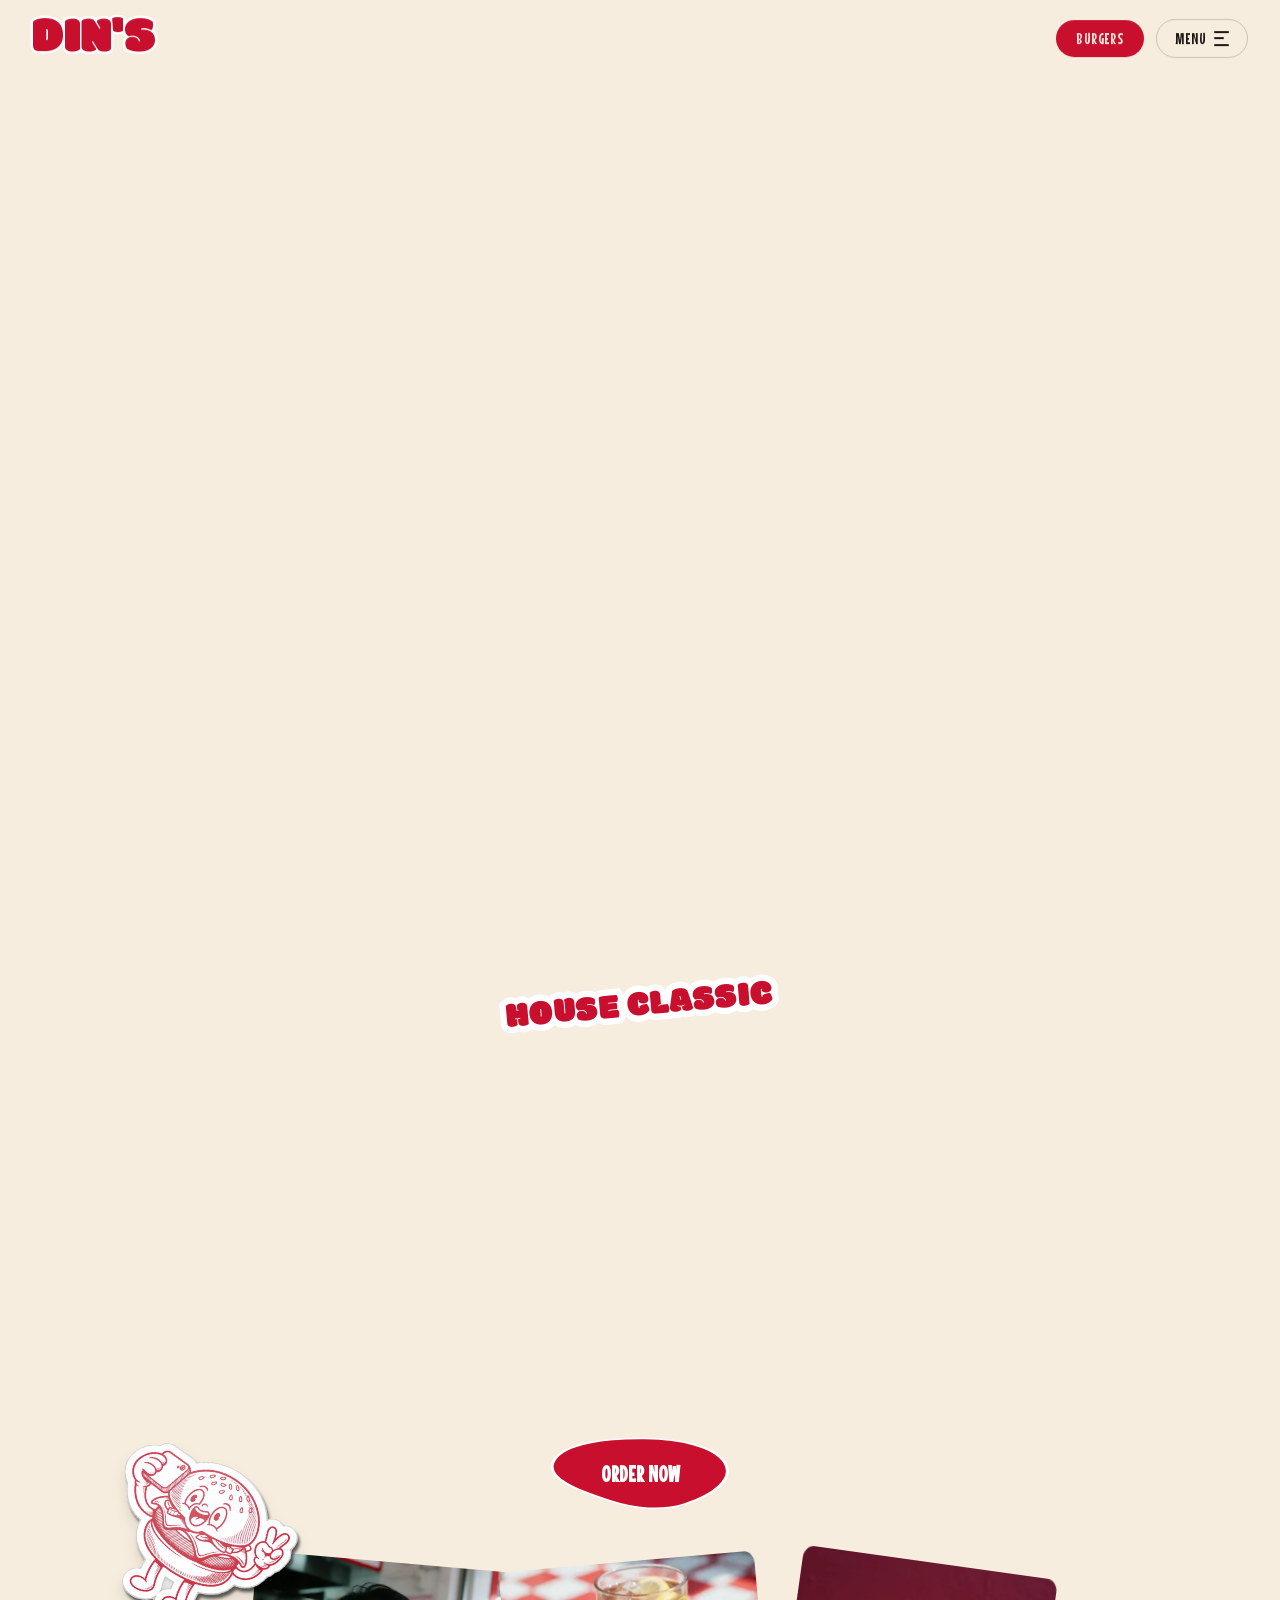
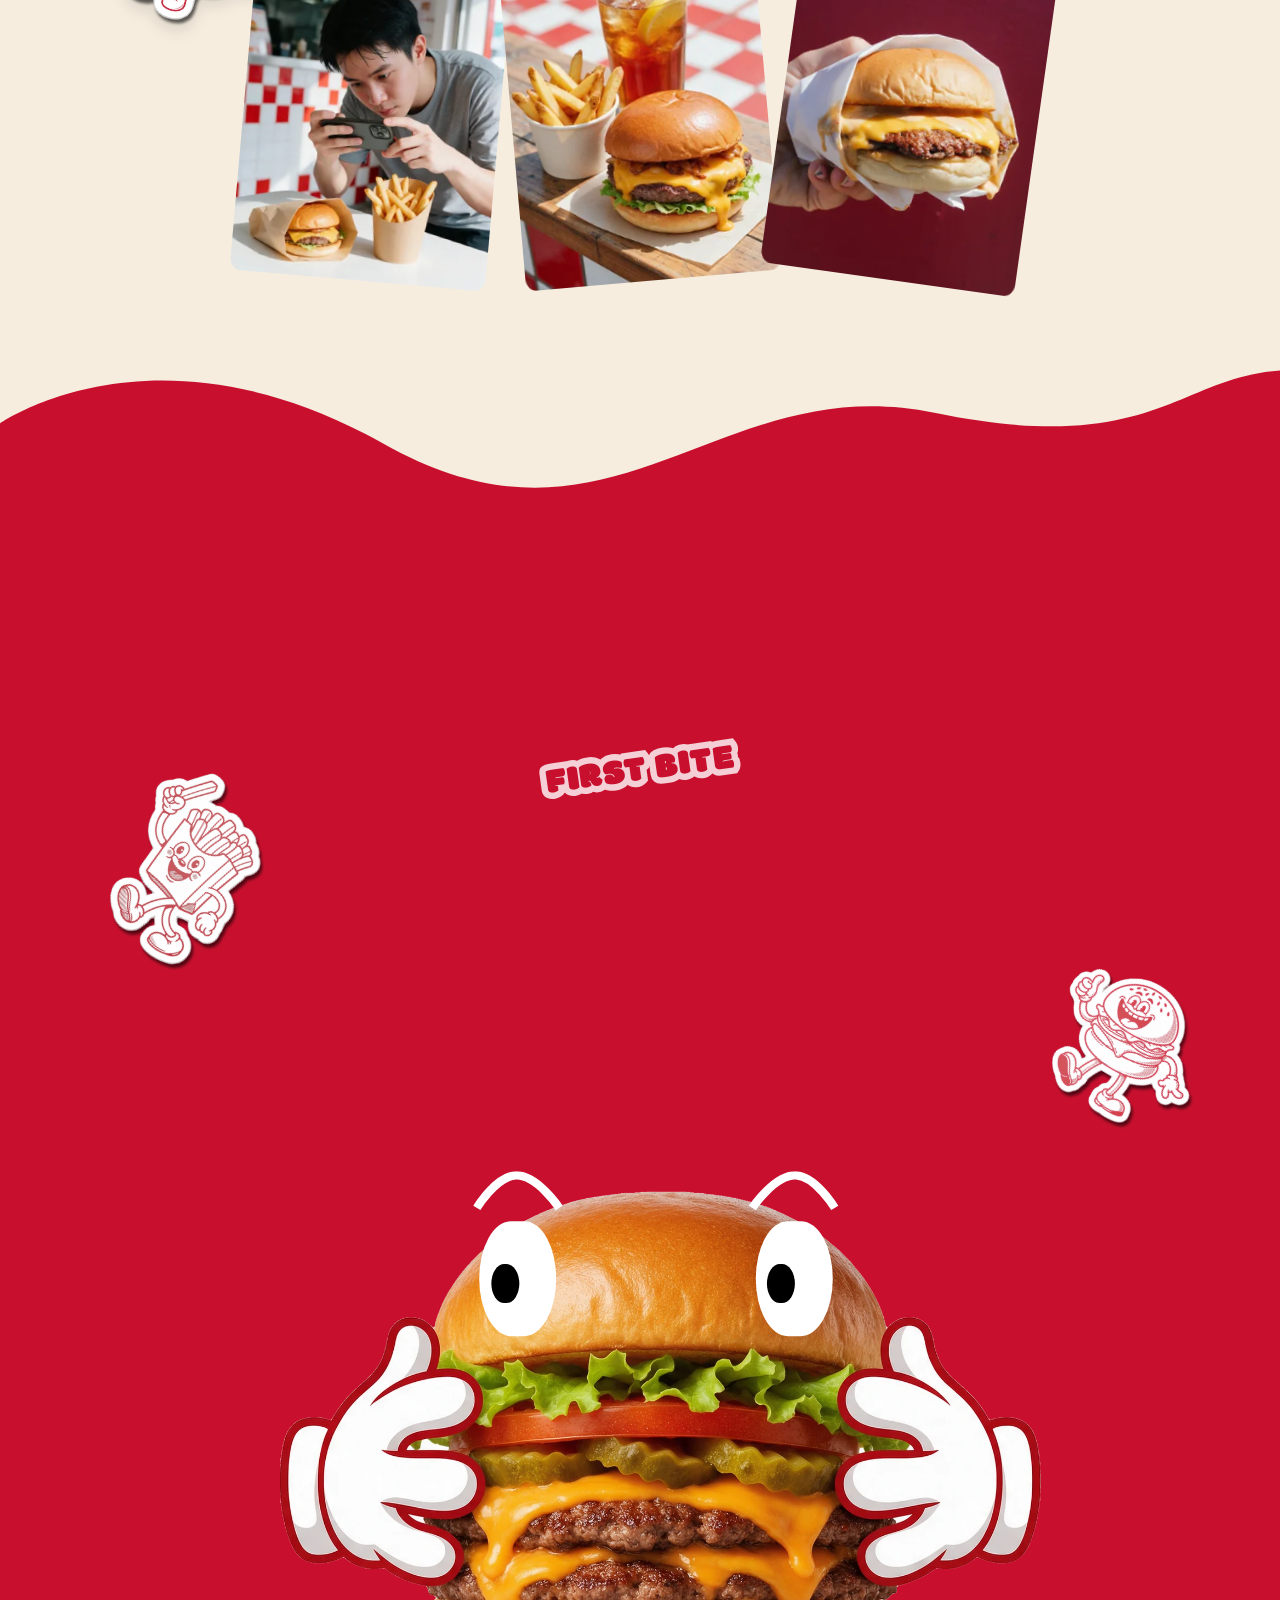
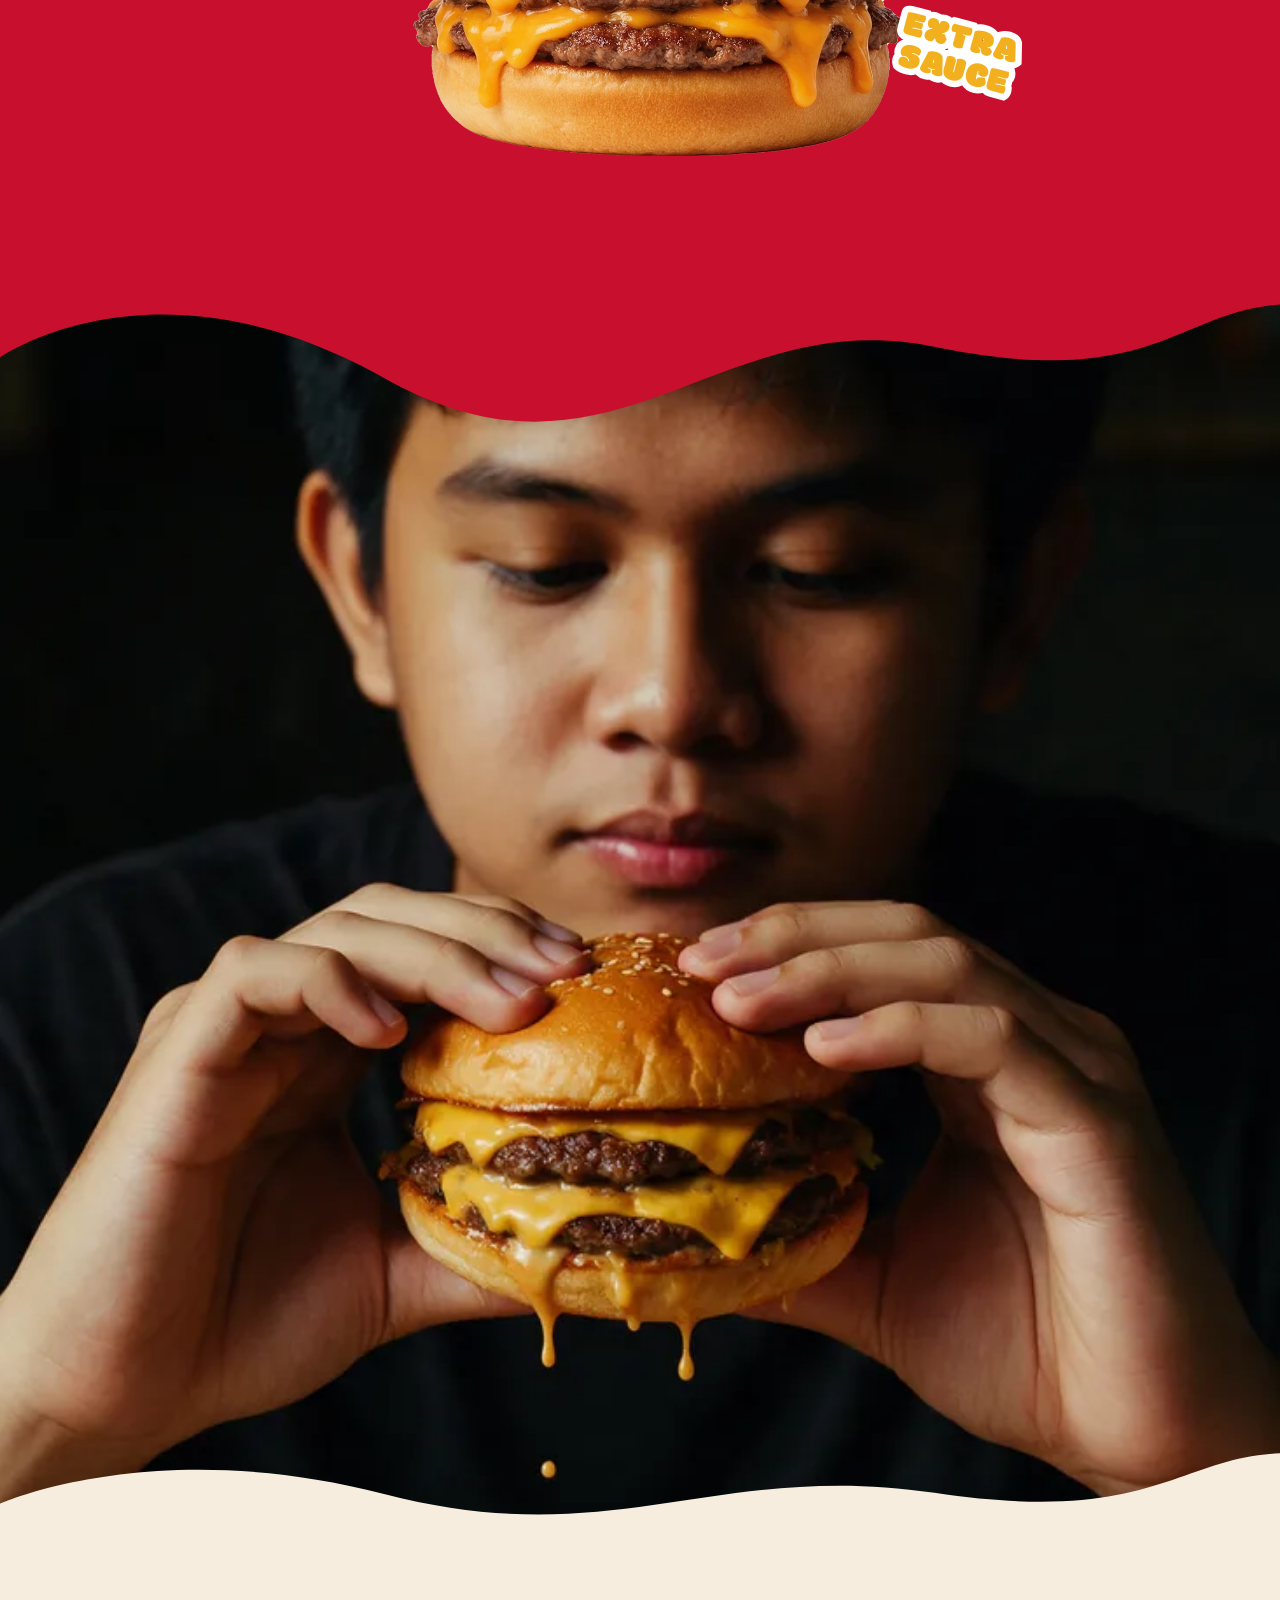
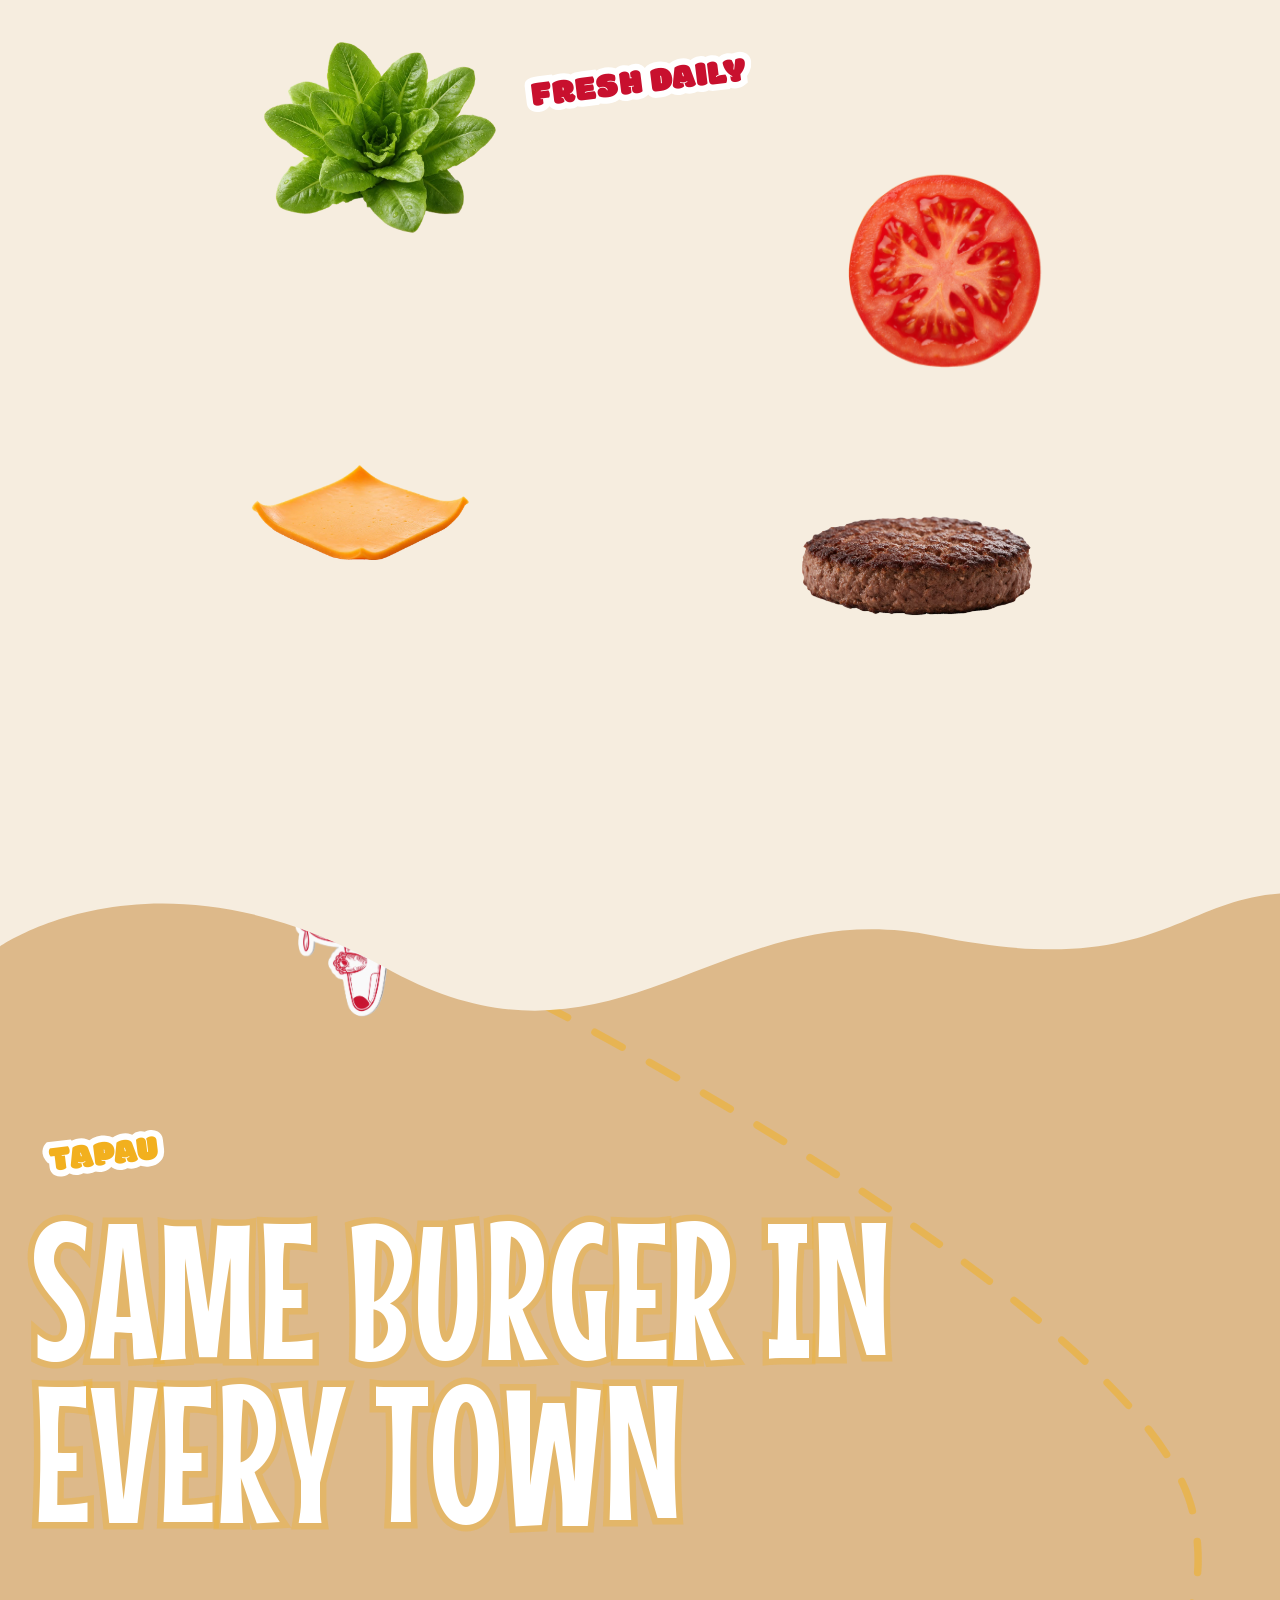
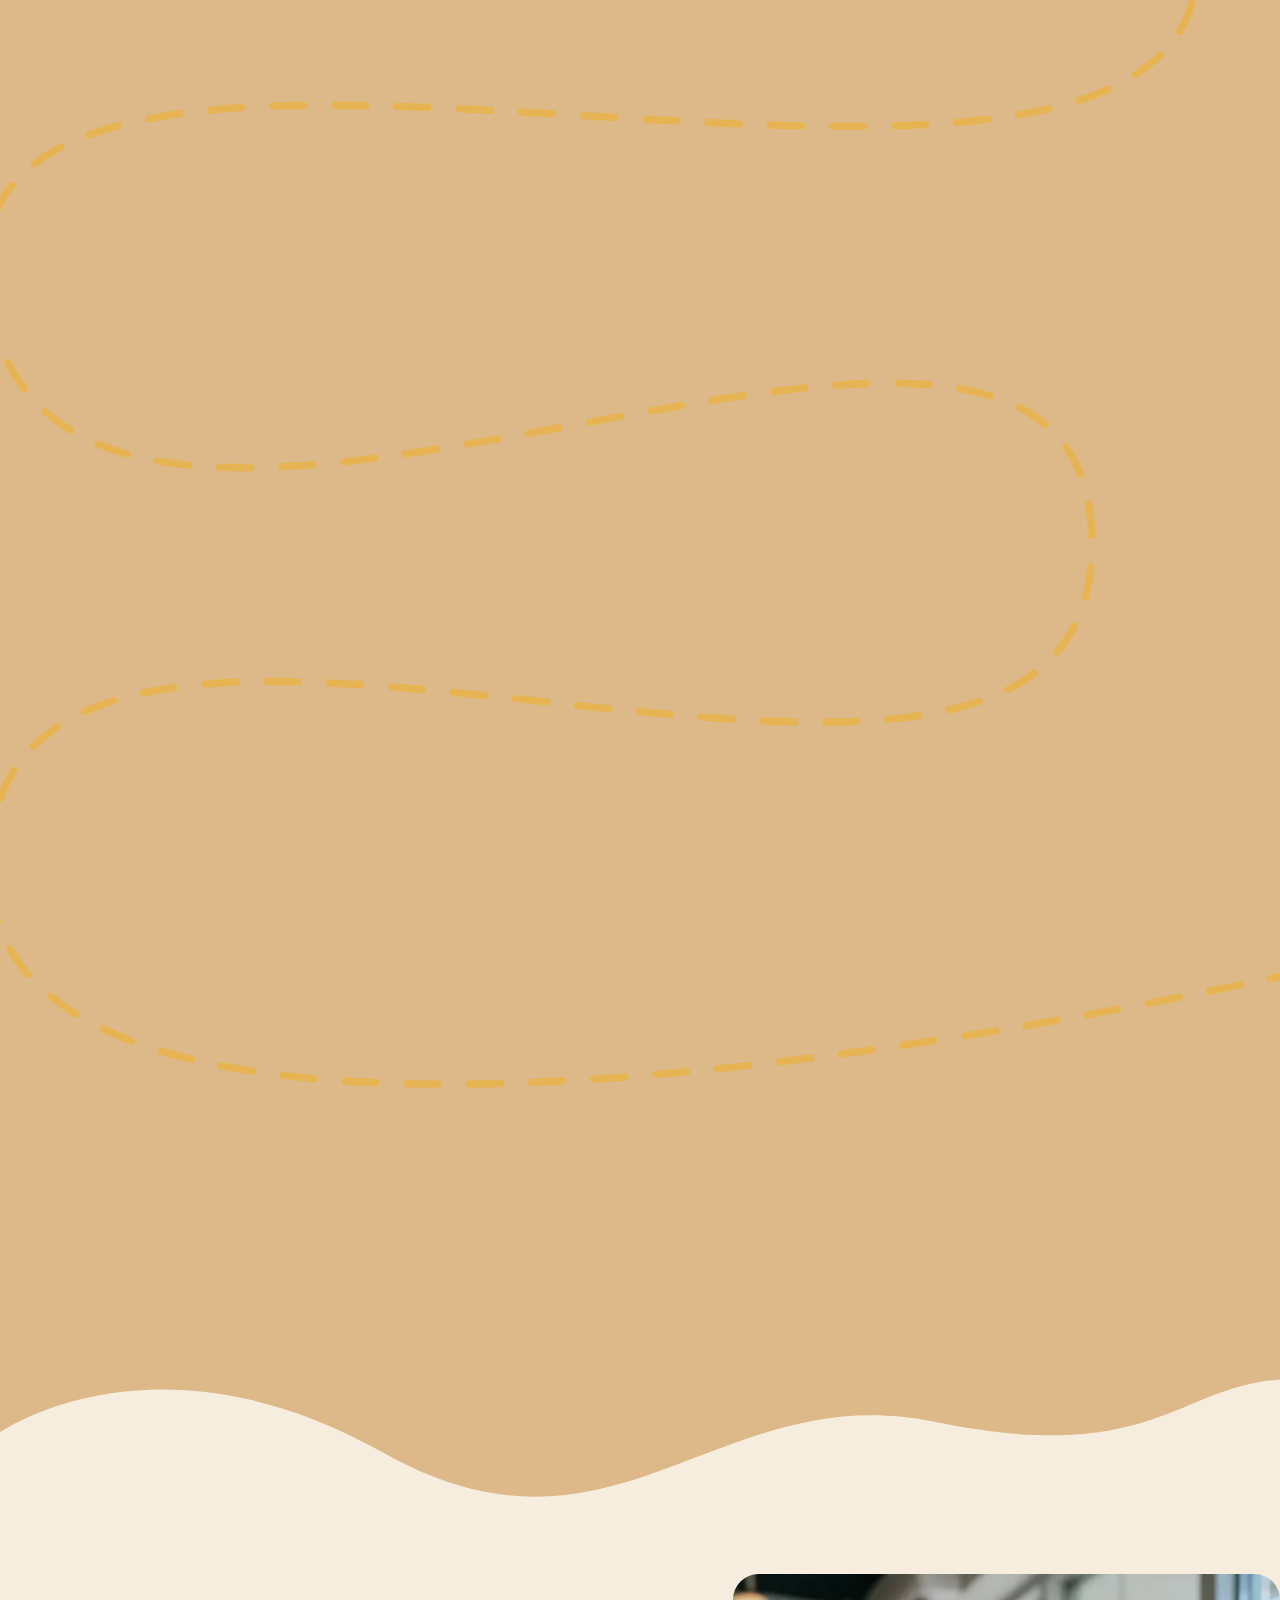
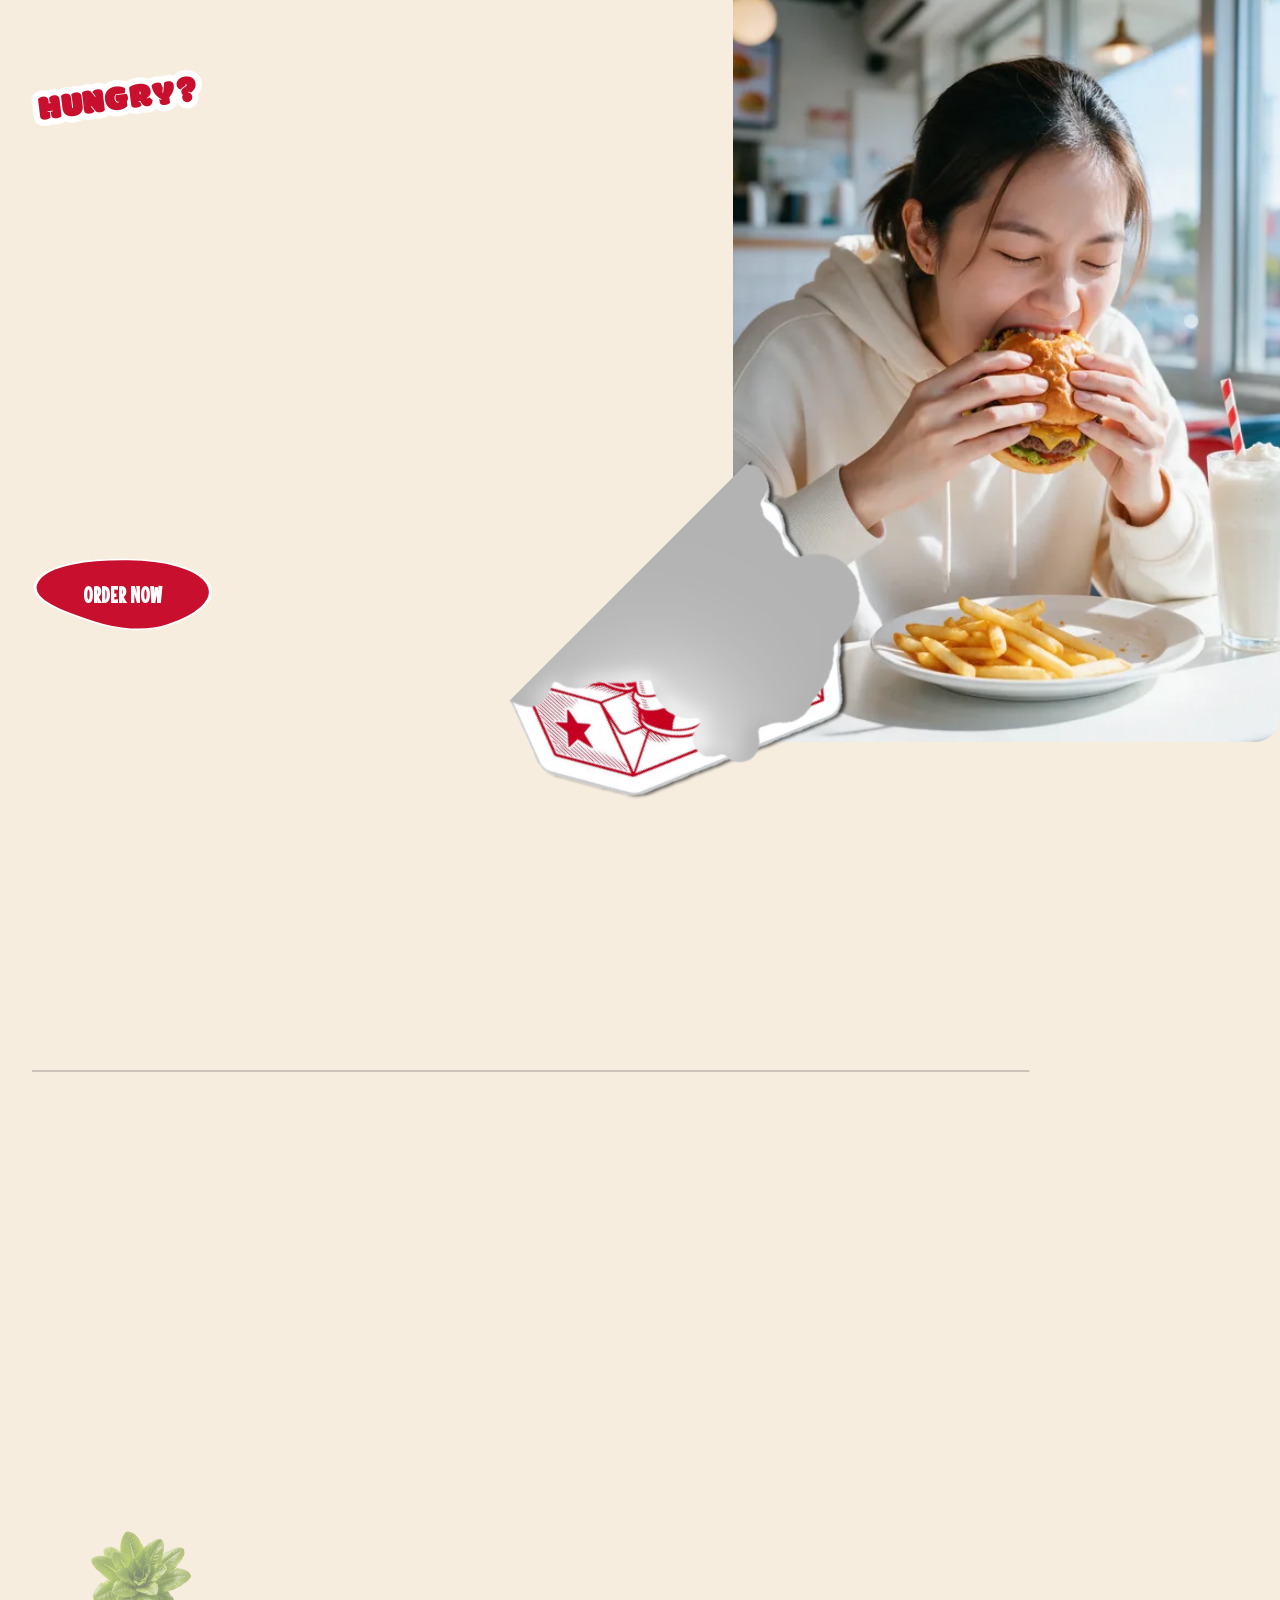
==== commit 2d404ffb: "Use the hero burger as the favicon Replace the "D" letter icon with the burger-with-eyes cut-out: fa" ====
--- a/index.html
+++ b/index.html
@@ -1,5 +1,5 @@
 <!DOCTYPE html>
-<html class="modak_e8c77bb9-module__To9VbG__variable mouse_memoirs_a09dbcb8-module__HOyvqG__variable h-full antialiased" lang="en"><head><meta charset="utf-8"/><meta content="width=device-width, initial-scale=1" name="viewport"/><title>Din's Smash Burgers | Petaling Jaya</title><meta content="Smash burgers from SS2, Petaling Jaya. Fresh beef smashed thin on a hot flat-top, real cheddar, brioche buns and Din's house sauce." name="description"/><meta content="index, follow" name="robots"/><meta content="telephone=no, address=no, email=no" name="format-detection"/><meta content="Din's Smash Burgers | Petaling Jaya" property="og:title"/><meta content="Smash burgers from SS2, Petaling Jaya. Fresh beef smashed thin on a hot flat-top, real cheddar, brioche buns and Din's house sauce." property="og:description"/><meta content="website" property="og:type"/><meta content="Din's Smash Burgers" property="og:site_name"/><meta content="#C8102E" name="theme-color"/><link href="assets/img/favicon-96.png" rel="icon" sizes="96x96" type="image/png"/><link href="assets/img/favicon.svg" rel="icon" type="image/svg+xml"/><link href="assets/img/apple-touch-icon.png" rel="apple-touch-icon"/><link href="assets/css/template.css?v=11" rel="stylesheet"/><link href="assets/css/dins.css?v=11" rel="stylesheet"/><script>try{if(sessionStorage.getItem('dins:nav')){document.documentElement.classList.add('is-nav-enter')}}catch(e){}</script></head><body class="min-h-full flex flex-col" data-page="home" data-prefix=""><div aria-label="Page loading" aria-modal="true" class="fixed inset-0 h-dvh w-full flex flex-col items-center justify-center overflow-hidden" role="dialog" style="z-index:99999"><div aria-hidden="true" class="absolute inset-0 w-full h-full pointer-events-none z-0 overflow-hidden"><svg class="absolute inset-0 w-full h-full" preserveaspectratio="none" viewbox="0 0 100 100"><path d="M -1 -1 L 101 -1 L 101 101 Q 50 101 -1 101 Z" fill="#4A0B13"></path></svg><svg class="absolute inset-0 w-full h-full" preserveaspectratio="none" viewbox="0 0 100 100"><path d="M -1 -1 L 101 -1 L 101 101 Q 50 101 -1 101 Z" fill="#A87443"></path></svg><svg class="absolute inset-0 w-full h-full" preserveaspectratio="none" viewbox="0 0 100 100"><path d="M -1 -1 L 101 -1 L 101 101 Q 50 101 -1 101 Z" fill="#C8102E"></path></svg></div><div aria-hidden="true" class="relative w-[75vw] h-[80vw] mb-[12vw] max-w-[340px] max-h-[360px] md:max-w-[450px] md:max-h-[480px] flex items-center justify-center z-20 origin-bottom"><div class="absolute top-[40%] left-1/2 -translate-x-1/2 -translate-y-1/2 pointer-events-none z-30"><div class="absolute rounded-full w-2 h-2 md:w-3 md:h-3" style="background-color:#F2B01E;opacity:0"></div><div class="absolute rounded-full w-3 h-3 md:w-4 md:h-4" style="background-color:#fff;opacity:0"></div><div class="absolute rounded-full w-2 h-2 md:w-3 md:h-3" style="background-color:#5C8F2A;opacity:0"></div><div class="absolute rounded-full w-3 h-3 md:w-4 md:h-4" style="background-color:#F2B01E;opacity:0"></div><div class="absolute rounded-full w-2 h-2 md:w-3 md:h-3" style="background-color:#fff;opacity:0"></div><div class="absolute rounded-full w-3 h-3 md:w-4 md:h-4" style="background-color:#5C8F2A;opacity:0"></div><div class="absolute rounded-full w-2 h-2 md:w-3 md:h-3" style="background-color:#F2B01E;opacity:0"></div><div class="absolute rounded-full w-3 h-3 md:w-4 md:h-4" style="background-color:#fff;opacity:0"></div><div class="absolute rounded-full w-2 h-2 md:w-3 md:h-3" style="background-color:#5C8F2A;opacity:0"></div><div class="absolute rounded-full w-3 h-3 md:w-4 md:h-4" style="background-color:#F2B01E;opacity:0"></div><div class="absolute rounded-full w-2 h-2 md:w-3 md:h-3" style="background-color:#fff;opacity:0"></div><div class="absolute rounded-full w-3 h-3 md:w-4 md:h-4" style="background-color:#5C8F2A;opacity:0"></div><div class="absolute rounded-full w-2 h-2 md:w-3 md:h-3" style="background-color:#F2B01E;opacity:0"></div><div class="absolute rounded-full w-3 h-3 md:w-4 md:h-4" style="background-color:#fff;opacity:0"></div></div><div class="absolute left-1/2 -translate-x-1/2 will-change-transform" style="bottom:0%;width:w-[94%];height:h-[32%];z-index:10;opacity:0"><svg class="size-full" fill="none" viewbox="0 0 2002 712" xmlns="http://www.w3.org/2000/svg"><path d="M1112.73 640.522C1108.02 641.517 1104.03 642.398 1100.51 643.203C1096.28 644.12 1092.25 644.764 1088.02 645.683C483.045 768.101 28.1004 676.2 23.5664 288.686L1749.67 37.9724L1942.85 10.0273C2122.13 388.1 1575.96 545.369 1112.73 640.522Z" fill="#FF9D3F"></path><path d="M1112.73 640.522C1197.48 620.176 1474.53 532.886 1552.63 251.778C1581.96 146.204 1657.64 78.2004 1749.67 37.9724L1942.85 10.0273C2122.13 388.1 1575.96 545.369 1112.73 640.522Z" fill="#EF6F2E"></path><path d="M626.514 711.929C395.254 711.929 230.279 668.614 126.924 581.551C44.1109 511.793 1.407 413.382 0 289.051L47.344 288.514C48.609 399.996 84.619 484.005 157.432 545.338C234.199 610.006 354.004 648.771 513.526 660.558C664.854 671.742 856.861 658.881 1084.22 622.34C1409.01 570.135 1818.97 464.574 1927.53 258.133C1965.28 186.348 1963.27 108.553 1921.38 20.3081L1964.16 0C2012.2 101.214 2013.98 195.476 1969.44 280.171C1851.78 503.931 1427.19 615.171 1091.73 669.087C914.205 697.62 759.405 711.929 626.514 711.929Z" fill="#4A0B13"></path></svg></div><div class="absolute left-1/2 -translate-x-1/2 will-change-transform" style="bottom:4%;width:w-[98%];height:h-[32%];z-index:11;opacity:0"><svg class="size-full" fill="none" viewbox="0 0 2019 842" xmlns="http://www.w3.org/2000/svg"><path d="M1478.39 681.909C1349.65 717.55 1211.01 746.018 1079.86 769.646C588.972 857.548 27.0443 846.188 23.7773 551.824L1736.83 257.49L1963.75 218.562C2089.43 445.236 1818.79 587.903 1478.39 681.909Z" fill="#C34F59"></path><path d="M1478.39 681.909C1478.39 681.909 1673.32 610.169 1704.99 356.415C1709.7 318.953 1720.97 286.034 1736.83 257.49L1963.75 218.562C2089.42 445.236 1818.79 587.903 1478.39 681.909Z" fill="#AF3A3A"></path><path d="M583.696 841.342C557.929 841.342 532.768 840.861 508.262 839.892C310.049 832.067 167.3 793.156 83.975 724.24C29.034 678.793 0.777 620.91 0 552.197L47.344 551.66C47.969 606.567 69.82 651.084 114.155 687.754C283.296 827.654 721.738 809.729 1075.66 746.294C1306.85 704.858 1486.94 660.593 1626.24 610.967C1807.02 546.555 1918.07 473.118 1956.3 392.698C1980.21 342.393 1975.89 289.158 1943.09 229.949L1984.51 207C2024.68 279.517 2029.58 348.833 1999.06 413.028C1922.53 574.027 1631.76 694.735 1084.01 792.901C905.864 824.829 734.614 841.342 583.696 841.342Z" fill="#4A0B13"></path><path d="M540.407 159.433C669.151 123.792 807.79 95.3242 938.94 71.6962C1429.82 -16.2058 1991.75 -4.84583 1995.02 289.518L281.964 583.852L55.0455 622.779C-70.6305 396.105 200.006 253.439 540.407 159.433Z" fill="#C34F59"></path><path d="M1449 9.38611e-06C1449 9.38611e-06 1654.99 57.1859 1688.45 259.46C1693.43 289.322 1705.34 315.563 1722.1 338.316L1961.88 369.346C2094.69 188.658 1808.7 74.9347 1449 9.38611e-06Z" fill="#AF3A3A"></path><path d="M1435.1 -0.000366211C1460.87 -0.000366211 1486.03 0.480829 1510.53 1.44983C1708.75 9.27483 1851.5 48.1857 1934.82 117.102C1989.76 162.549 2018.02 220.432 2018.8 289.145L1971.45 289.682C1970.83 234.775 1948.98 190.258 1904.64 153.588C1735.5 13.6878 1297.06 31.6127 943.133 95.0477C711.946 136.484 531.854 180.749 392.562 230.375C211.781 294.787 100.726 368.224 62.4988 448.644C38.5828 498.949 42.9038 552.184 75.7068 611.393L34.2908 634.342C-5.88523 561.825 -10.7821 492.509 19.7349 428.314C96.2679 267.315 387.035 146.607 934.784 48.4408C1112.93 16.5128 1284.18 -0.000366211 1435.1 -0.000366211Z" fill="#4A0B13"></path></svg></div><div class="absolute left-1/2 -translate-x-1/2 will-change-transform" style="bottom:9%;width:w-[94%];height:h-[26%];z-index:12;opacity:0"><svg class="size-full" fill="none" viewbox="0 0 2079 931" xmlns="http://www.w3.org/2000/svg"><path d="M1748.64 564.117C1591.25 627.428 1380.75 683.909 1137.02 722.602C990.734 808.207 841.714 907.134 841.714 907.134C661.961 810.651 477.538 774.719 412.448 764.454C397.941 761.909 383.264 761.337 368.302 762.025C311.135 764.837 145.591 767.945 81.243 712.101C2.56903 644.202 86.1771 536.034 86.1771 536.034L1987.12 232.348C2138.45 322.917 2024.42 453.692 1748.64 564.117Z" fill="#FFC614"></path><path d="M1748.63 564.117L1721.12 559.275C1721.12 559.275 1785.15 515.74 1715.2 453.741C1683.77 425.943 1730.86 337.223 1802.92 261.774L1987.11 232.348C2138.45 322.917 2024.42 453.692 1748.63 564.117Z" fill="#ED900A"></path><path d="M841.731 930.808C837.893 930.808 834.05 929.878 830.545 928C655.555 834.182 477.327 798.652 408.821 787.729C395.974 785.686 383.108 785.02 369.5 785.711C301.419 789.141 135.525 790.572 65.642 730.108C-9.84103 664.791 33.879 565.101 67.542 521.517L105.013 550.458C102.205 554.132 36.136 641.956 96.629 694.302C143.113 734.522 266.824 743.455 367.117 738.421C383.826 737.574 400.364 738.434 416.272 740.968C485.52 752.008 663.162 787.373 840.408 879.656C878.572 854.624 1003.46 773.408 1125.14 702.095C1127.69 700.601 1130.49 699.597 1133.41 699.136C1379.06 660.222 1605.58 599.912 1771.23 529.312C1924.25 464.098 2018.47 393.274 2029.76 335C2031.89 324.011 2038.36 290.569 1975 252.62L1999.32 212C2075.22 257.454 2083.04 308.872 2076.24 344.002C2046.49 497.686 1663.94 662.452 1145.24 745.201C1002.37 829.137 856.286 925.888 854.816 926.865C850.867 929.485 846.306 930.808 841.731 930.808Z" fill="#4A0B13"></path><path d="M329.548 366.693C486.933 303.382 697.434 246.9 941.163 208.207C1087.45 122.602 1236.47 23.6754 1236.47 23.6754C1416.22 120.158 1600.65 156.09 1665.74 166.355C1680.24 168.9 1694.92 169.473 1709.88 168.785C1767.05 165.973 1932.59 162.864 1996.94 218.708C2075.61 286.607 1992.01 394.776 1992.01 394.776L91.0654 698.461C-60.2706 607.892 53.7606 477.118 329.548 366.693Z" fill="#FFC614"></path><path d="M1583.53 210.89L1552.6 229.282C1552.6 229.282 1646 236.927 1586.77 329.425C1560.14 370.928 1650.98 428.748 1766.44 461.704L1997.7 395.509C2142.87 235.496 1955.72 172.867 1583.53 210.89Z" fill="#ED900A"></path><path d="M1236.45 0C1240.29 0 1244.13 0.930105 1247.64 2.80811C1422.63 96.6261 1600.86 132.156 1669.36 143.079C1682.21 145.122 1695.08 145.787 1708.68 145.096C1776.76 141.666 1942.66 140.235 2012.54 200.699C2088.02 266.016 2044.3 365.706 2010.64 409.29L1973.17 380.35C1975.98 376.676 2042.05 288.851 1981.55 236.505C1935.07 196.285 1811.36 187.352 1711.07 192.386C1694.36 193.233 1677.82 192.374 1661.91 189.84C1592.66 178.8 1415.02 143.434 1237.78 51.1511C1199.61 76.1831 1074.72 157.399 953.045 228.712C950.496 230.206 947.693 231.21 944.778 231.671C699.124 270.585 472.605 330.895 306.951 401.495C153.938 466.71 59.7097 537.533 48.4257 595.807C46.2967 606.796 39.8216 640.238 103.187 678.187L78.8605 718.807C2.96247 673.353 -4.86059 621.935 1.94141 586.805C31.6974 433.121 414.247 268.355 932.943 185.606C1075.82 101.67 1221.9 4.92012 1223.37 3.94312C1227.32 1.32312 1231.88 0 1236.45 0Z" fill="#4A0B13"></path></svg></div><div class="absolute left-1/2 -translate-x-1/2 will-change-transform" style="bottom:15%;width:w-[90%];height:h-[28%];z-index:13;opacity:0"><svg class="size-full" fill="none" viewbox="0 0 2040 901" xmlns="http://www.w3.org/2000/svg"><path d="M1548.31 711.413C1385.47 764.899 1201.07 806.756 1032.02 833.52C556.607 908.739 -51.331 913.725 31.344 621.675L1637.49 344.421L1982.2 284.976C2106.63 455.205 1868.86 605.748 1548.31 711.413Z" fill="#EF1624"></path><path d="M1548.31 711.413C1385.47 764.899 1201.07 806.756 1032.02 833.52C556.607 908.739 -51.331 913.725 31.344 621.675L1637.49 344.421L1982.2 284.976C2106.63 455.205 1868.86 605.748 1548.31 711.413Z" fill="#EF1624"></path><path d="M1548.31 711.413L1548.03 711.214C1548.03 711.214 1685.36 637.981 1621.97 496.895C1601.32 451.331 1610.77 396.338 1637.49 344.422L1982.19 284.977C2106.63 455.205 1868.86 605.748 1548.31 711.413Z" fill="#B21222"></path><path d="M526.842 900.636C500.446 900.636 474.869 900.17 450.236 899.232C242.14 891.305 104.352 850.926 40.6952 779.215C1.17819 734.703 -9.62683 679.559 8.57617 615.314L54.1332 628.222C40.4322 676.584 47.6192 715.693 76.1062 747.782C198.611 885.787 665.671 867.579 1028.4 810.053C1437.6 745.158 1910.92 595.588 1983.18 420.546C1999.89 380.07 1993.33 340.285 1963.13 298.915L2001.38 271C2041.54 326.024 2050.14 382.416 2026.94 438.612C1988.22 532.411 1861.04 620.653 1648.94 700.885C1476.64 766.061 1258.9 821.439 1035.81 856.82C855.226 885.46 677.692 900.633 526.842 900.636Z" fill="#4A0B13"></path><path d="M491.339 319.223C654.182 265.737 838.575 223.88 1007.63 197.116C1483.04 121.897 2090.98 116.911 2008.3 408.961L402.16 686.215L57.4525 745.66C-66.9845 575.431 170.789 424.888 491.339 319.223Z" fill="#EF1624"></path><path d="M491.339 319.223C654.182 265.737 838.575 223.88 1007.63 197.116C1483.04 121.897 2090.98 116.911 2008.3 408.961L402.16 686.215L57.4525 745.66C-66.9845 575.431 170.789 424.888 491.339 319.223Z" fill="#EF1624"></path><path d="M1423.25 175.139L1423.07 175.427C1423.07 175.427 1577.83 191.885 1571.91 346.44C1569.84 396.422 1599.2 443.871 1643.41 482L1985.29 407.987C2036.9 203.54 1760.04 153.03 1423.25 175.139Z" fill="#B21222"></path><path d="M1512.81 130C1539.2 130 1564.78 130.466 1589.41 131.404C1797.51 139.331 1935.3 179.71 1998.95 251.421C2038.47 295.933 2049.28 351.077 2031.07 415.322L1985.52 402.414C1999.22 354.052 1992.03 314.943 1963.54 282.854C1841.04 144.849 1373.98 163.057 1011.25 220.583C602.053 285.478 128.732 435.048 56.4712 610.09C39.7622 650.566 46.3204 690.351 76.5154 731.721L38.2732 759.636C-1.89281 704.612 -10.4917 648.22 12.7073 592.024C51.4283 498.225 178.605 409.983 390.705 329.751C563.005 264.575 780.749 209.197 1003.84 173.816C1184.42 145.176 1361.96 130.003 1512.81 130Z" fill="#4A0B13"></path></svg></div><div class="absolute left-1/2 -translate-x-1/2 will-change-transform" style="bottom:21%;width:w-[100%];height:h-[30%];z-index:14;opacity:0"><svg class="size-full" fill="none" viewbox="0 0 2144 761" xmlns="http://www.w3.org/2000/svg"><path d="M2113.14 210.605C2069.73 374.099 1884.72 279.674 1862.08 364.729C1839.41 449.549 1702.39 576.458 1602.85 507.273C1503.11 438.364 1459.71 454.293 1407.5 547.478C1355.56 640.862 1255.63 665.092 1146.54 600.105C1037.74 535.318 964.396 654.488 855.806 709.76C747.018 765.307 706.571 670.393 617.249 648.44C527.963 626.725 461.374 821.637 345.821 691.802C230.031 562.007 98.055 714.366 37.666 592.008C-22.486 469.612 128.761 380.054 128.761 380.054L570.779 240.398C570.779 240.398 611.031 235.183 677.397 226.039C944.944 190.346 1636.92 95.1151 1817.35 49.7591C1828.34 47.0321 1837.16 44.406 1844.08 42.085C1995.82 -9.38301 2156.82 47.31 2113.14 210.605Z" fill="#77C41E"></path><path d="M1937.19 223.154C1813.9 228.994 1816.65 253.837 1767.31 337.569C1717.96 421.301 1669.34 421.289 1605.25 379.259C1541.13 336.993 1438.32 359.982 1378.78 399.639C1319.47 439.259 1299.82 543.042 1227.68 512.996C1155.31 482.989 1040.16 404.384 942.933 489.688C845.743 575.229 771.574 623.787 718.821 569.008C666.066 514.228 600.074 508.97 600.074 508.97C371.775 653.381 423.19 590.225 360.553 555.743C297.64 521.063 156.661 574.459 125.342 536.675C94.0217 498.893 188.608 407.691 188.608 407.691L677.401 226.041C944.948 190.348 1636.92 95.1172 1817.36 49.7612C1873.63 62.6512 1919.88 75.1983 1944.16 85.6613C2044.26 129.472 2060.25 217.352 1937.19 223.154Z" fill="#69AA0C"></path><path d="M1836.58 20.1211C1939.02 -14.541 2041.76 -2.57263 2098.37 50.4229C2140.42 89.7914 2153.69 148.772 2135.63 216.589C2120.93 271.753 2091.93 301.649 2058.71 318.633C2025.46 335.634 1987.95 339.716 1956.2 343.167C1933.27 345.66 1916.59 347.927 1905.04 351.842C1899.26 353.802 1894.73 356.184 1891.34 359.24C1887.94 362.303 1885.71 366.024 1884.49 370.62C1876.72 399.819 1856.35 434.747 1827.94 466.042C1799.53 497.333 1763.13 524.952 1723.38 539.573C1674.29 557.621 1628.05 553.043 1589.6 526.392C1567.62 511.152 1548.95 500.557 1533.02 494.406C1517.09 488.256 1503.86 486.534 1492.79 489.099C1482.39 491.513 1472.19 498.138 1461.58 509.55C1451.3 520.604 1440.62 536.175 1428.98 556.836L1427.85 558.852C1400.51 607.922 1360.56 640.686 1312.35 653.642C1258.17 668.202 1197.29 656.903 1136.17 620.886L1134.73 620.03C1104.84 602.235 1079.01 600.587 1051.74 610.213C1024.51 619.819 995.856 640.653 960.268 667.735C931.053 689.963 900.893 712.916 866.33 730.513C824.99 751.563 791.316 753.509 762.234 746.446C733.126 739.376 708.58 723.273 685.493 708.123C661.731 692.533 639.205 677.745 611.764 671.026H611.763C599.646 668.071 587.179 671.681 574.108 678.875C561.038 686.069 547.28 696.893 532.565 708.475C502.779 731.921 466.682 760.304 424.762 760.304C395.52 760.306 363.351 746.498 328.436 707.314C302.813 678.564 276.891 665.727 250.437 660.921C224.01 656.12 197.076 659.341 169.469 662.642C142.194 665.902 113.217 669.356 86.4717 662.709C59.7713 656.073 35.2587 639.355 16.9492 602.158C-10.6093 546.166 -0.331268 494.367 24.1885 452.188C48.5992 410.196 87.1162 377.765 116.409 360.318L140.033 400.2C135.178 403.151 103.806 422.869 78.7969 453.898C52.7493 486.216 33.5347 530.901 58.5322 581.688C69.0851 603.126 81.4117 613.587 98.1904 617.796C114.9 621.988 135.979 619.962 163.972 616.619C193.378 613.103 226.295 609.172 260.292 615.566C294.268 621.956 329.346 638.665 363.041 676.476C389.567 706.243 410.844 716.231 432.553 713.124C443.378 711.574 454.261 706.774 465.902 699.638C477.543 692.502 489.975 683.01 503.895 672.054C521.017 658.577 539.239 644.245 558.949 634.688C578.647 625.139 599.798 620.377 622.784 626.007C657.943 634.614 686.054 653.054 710.919 669.372C732.809 683.737 751.754 696.178 772.546 701.276C793.377 706.384 816.015 704.117 845.298 689.207C876.156 673.499 904.667 651.799 932.194 630.851C965.872 605.225 1000.04 579.227 1037 566.301C1073.93 553.389 1113.64 553.522 1158.44 580.212C1208.96 610.3 1258.03 620.257 1300.32 608.881C1336.19 599.24 1366.28 574.119 1387.37 536.287C1398.52 516.283 1411.26 495.744 1426.73 478.928C1441.95 462.377 1459.78 449.456 1481.29 444.192L1482.31 443.948C1518.37 435.58 1559.56 449.171 1616 488.298C1641.91 506.255 1672.68 508.841 1707.38 496.073C1738.69 484.558 1768.67 461.842 1792.36 436.215C1816.05 410.592 1833.5 382.007 1839.69 358.712C1846.46 333.24 1862.79 319.098 1883.2 310.686C1903.64 302.259 1928.14 299.593 1951.19 297.088C1981.54 293.788 2011.16 290.574 2035.83 278.239C2060.55 265.883 2080.25 244.395 2090.84 204.659C2104.66 152.8 2096.58 112.244 2066.69 84.2598C2044.81 63.779 2012.23 51.5364 1974.53 48.002C1936.82 44.467 1893.95 49.6383 1851.43 64.0273C1813.41 76.8942 1717.43 95.4121 1594.08 116.049C1470.74 136.682 1320.08 159.426 1172.75 180.747C880.062 223.103 600.492 259.844 574.276 263.28L568.254 217.324C582.544 215.448 858.436 179.154 1150.86 136.984C1299.51 115.548 1452.43 92.5943 1577.44 71.8701C1702.43 51.1496 1799.56 32.65 1836.58 20.1211Z" fill="#4A0B13" stroke="#4A0B13"></path><path d="M127.934 383.653L579.439 236.751" stroke="#4A0B13" stroke-width="44"></path></svg></div><div class="absolute left-1/2 -translate-x-1/2 will-change-transform" style="bottom:27%;width:w-[94%];height:h-[34%];z-index:15;opacity:0"><svg class="size-full" fill="none" viewbox="0 0 2006 1267" xmlns="http://www.w3.org/2000/svg"><path d="M1977.59 683.113C1985.03 767.741 1954.42 853.098 1892.23 911.169C1760.29 1034.84 1492.36 1127.48 1065.66 1195.64C638.96 1263.81 355.503 1259.26 191.599 1182.85C114.406 1147.05 58.7267 1075.48 39.1947 992.783C-74.5373 510.644 345.286 127.052 881.266 41.4256C1067.59 11.6596 1251.8 20.3976 1414.58 65.3806C1414.58 65.3806 1414.81 65.3426 1414.85 65.5796C1720.27 149.766 1950.24 361.237 1977.59 683.113Z" fill="#FF9D3F"></path><path d="M938.689 316.516C939.031 337.715 929.901 343.742 918.522 343.926C907.143 344.11 897.824 338.38 897.482 317.181C897.14 295.982 905.905 267.34 917.284 267.157C928.664 266.973 938.347 295.317 938.689 316.516Z" fill="#EF6F2E"></path><path d="M534.134 481.498C524.782 500.526 513.909 501.733 503.695 496.713C493.481 491.693 487.795 482.347 497.147 463.319C506.499 444.291 527.348 422.786 537.562 427.806C547.776 432.826 543.486 462.47 534.134 481.498Z" fill="#EF6F2E"></path><path d="M794.681 477.165C787.759 497.205 777.119 499.75 766.362 496.034C755.605 492.318 748.805 483.749 755.727 463.709C762.649 443.669 780.673 419.746 791.43 423.462C802.187 427.178 801.603 457.125 794.681 477.165Z" fill="#EF6F2E"></path><path d="M1111.95 228.596C1120.03 248.198 1113.74 257.15 1103.22 261.486C1092.69 265.823 1081.92 263.903 1073.85 244.3C1065.77 224.698 1063.44 194.836 1073.96 190.499C1084.48 186.163 1103.87 208.994 1111.95 228.596Z" fill="#EF6F2E"></path><path d="M1140.77 409.004C1148.85 428.606 1142.56 437.557 1132.04 441.894C1121.52 446.231 1110.75 444.311 1102.67 424.708C1094.59 405.106 1092.26 375.244 1102.78 370.907C1113.3 366.571 1132.69 389.402 1140.77 409.004Z" fill="#EF6F2E"></path><path d="M1323.27 261.058C1339.26 274.984 1337.63 285.802 1330.16 294.384C1322.68 302.965 1312.19 306.061 1296.2 292.135C1280.21 278.209 1264.79 252.536 1272.26 243.954C1279.74 235.371 1307.28 247.132 1323.27 261.058Z" fill="#EF6F2E"></path><path d="M679.341 346.378C670.496 365.647 659.658 367.141 649.316 362.393C638.973 357.645 633.041 348.453 641.887 329.184C650.732 309.915 671.005 287.866 681.348 292.614C691.69 297.363 688.187 327.11 679.341 346.378Z" fill="#EF6F2E"></path><g opacity="0.6"><path d="M1958.07 556.172C1869.94 349.997 1680.22 210.863 1446.5 146.34C1446.46 146.104 1446.22 146.142 1446.22 146.142C1283.45 101.158 1099.24 92.4185 912.914 122.186C381.911 207.017 -35.2639 584.35 68.0131 1060.38C56.5921 1039.11 47.8261 1016.2 42.3041 992.286C-71.4279 510.147 348.395 126.556 884.375 40.9295C1070.7 11.1635 1254.91 19.9015 1417.69 64.8845C1417.69 64.8845 1417.92 64.8465 1417.96 65.0835C1681.18 137.777 1888.52 304.973 1958.07 556.172Z" fill="white"></path></g><path d="M1980.7 682.616C1988.14 767.244 1957.53 852.601 1895.33 910.672C1763.39 1034.34 1495.46 1126.98 1068.76 1195.15C642.067 1263.32 358.609 1258.76 194.705 1182.36C117.512 1146.56 61.8328 1074.98 42.3008 992.286C780.81 1442.44 2487.22 605.831 1417.96 65.0835C1723.37 149.269 1953.34 360.74 1980.7 682.616Z" fill="#EF6F2E"></path><path d="M560.57 1266.54C398.861 1266.55 274.447 1245.65 184.701 1203.82C102.606 1165.74 40.7459 1088.69 19.2619 997.73C-25.6451 807.354 8.31997 620.618 117.485 457.703C191.894 346.661 301.528 247.71 434.541 171.551C565.649 96.4826 719.907 43.2306 880.64 17.5516C1041.39 -8.12936 1204.58 -5.58839 1352.55 24.9096C1502.68 55.8476 1637.68 115.73 1742.95 198.086C1897.38 318.887 1987.74 485.745 2004.29 680.615C2012.45 773.642 1977.76 866.108 1911.49 927.976C1776.05 1054.93 1501.61 1149.98 1072.51 1218.53C872.225 1250.52 702.103 1266.54 560.57 1266.54ZM1098.98 47.4066C1029.8 47.4066 959.134 52.9606 888.109 64.3086C572.538 114.722 299.159 271.638 156.82 484.06C55.1699 635.762 23.539 809.624 65.345 986.853C83.514 1063.79 135.599 1128.84 204.666 1160.88C364.153 1235.22 645.555 1238.78 1065.03 1171.77C1484.49 1104.76 1750.79 1013.7 1879.14 893.399C1934.9 841.348 1964.03 763.34 1957.11 684.691C1957.11 684.669 1957.11 684.645 1957.11 684.62C1941.71 503.206 1857.57 347.862 1713.78 235.382C1557.71 113.291 1337.21 47.4066 1098.98 47.4066Z" fill="#4A0B13"></path><path d="M921.549 299.667C921.891 320.866 912.761 326.893 901.382 327.077C890.003 327.261 880.684 321.531 880.342 300.332C880 279.133 888.765 250.491 900.144 250.308C911.524 250.123 921.208 278.467 921.549 299.667Z" fill="white"></path><path d="M516.993 464.648C507.641 483.676 496.768 484.883 486.554 479.863C476.34 474.843 470.654 465.498 480.006 446.469C489.358 427.441 510.207 405.936 520.421 410.956C530.635 415.977 526.345 445.62 516.993 464.648Z" fill="white"></path><path d="M777.541 460.314C770.619 480.354 759.979 482.899 749.222 479.183C738.465 475.467 731.665 466.898 738.587 446.858C745.509 426.818 763.534 402.895 774.29 406.611C785.048 410.327 784.464 440.274 777.541 460.314Z" fill="white"></path><path d="M1094.81 211.746C1102.89 231.348 1096.6 240.299 1086.08 244.636C1075.55 248.973 1064.78 247.053 1056.7 227.45C1048.63 207.847 1046.3 177.986 1056.82 173.649C1067.34 169.313 1086.73 192.143 1094.81 211.746Z" fill="white"></path><path d="M1123.63 392.155C1131.71 411.757 1125.42 420.708 1114.9 425.045C1104.37 429.382 1093.6 427.462 1085.53 407.859C1077.45 388.257 1075.12 358.395 1085.64 354.058C1096.16 349.722 1115.55 372.552 1123.63 392.155Z" fill="white"></path><path d="M1306.13 244.208C1322.12 258.134 1320.49 268.952 1313.02 277.534C1305.54 286.116 1295.05 289.211 1279.06 275.285C1263.07 261.359 1247.65 235.686 1255.12 227.104C1262.6 218.522 1290.14 230.282 1306.13 244.208Z" fill="white"></path><path d="M662.201 329.529C653.356 348.798 642.518 350.292 632.176 345.544C621.833 340.796 615.901 331.604 624.747 312.335C633.592 293.066 653.865 271.017 664.208 275.765C674.551 280.513 671.047 310.26 662.201 329.529Z" fill="white"></path></svg></div></div><div class="flex absolute bottom-[4vw] max-md:bottom-[20vw] flex-col items-center mt-[6vw] md:mt-[10vw] z-20 w-full px-6"><div aria-live="polite" class="font-mouse-memoirs text60 text-white/90 tracking-wider uppercase mt-[3vw] md:mt-[1.5vw] text-center min-h-[1.5em]">FIRING UP THE FLAT-TOP...</div></div><div aria-label="Loading progress" aria-valuemax="100" aria-valuemin="0" aria-valuenow="0" class="w-full loader-bar absolute bottom-0 left-0 h-[2vw] md:h-[1vw] bg-white/15 overflow-hidden mt-[2vw] md:mt-[1vw]" role="progressbar"><div class="h-full bg-mustard transition-all duration-75" style="width:0%"></div></div></div><div class="relative w-full h-full"><div aria-hidden="true" class="fixed inset-0 z-998 bg-red/30 backdrop-blur-md" style="opacity:0;pointer-events:none"></div><nav class="fixed top-0 left-0 w-full z-999 flex items-center justify-between px-[2.5vw] max-md:px-[4vw] py-[1vw] max-md:py-[4vw]"><a class="font-modak hover:scale-105 transition-all duration-300 text-red text-stroke-small text-[4vw] max-md:text-[10vw] leading-none" href="./">DIN'S</a><div class="flex items-center gap-[1vw] max-md:gap-[3vw]"><a class="font-mouse-memoirs hover:scale-105 transition-all duration-300 flex items-center justify-center text-[1.3vw] max-md:text-[4vw] uppercase tracking-wide text-beige bg-red px-[1.6vw] py-[.5vw] max-md:px-[5vw] max-md:py-[1.8vw] group rounded-full hover:bg-black" data-cursor-hide="true" href="menu/"><span class="overflow-hidden relative inline-block group"><span class="block group-hover:-translate-y-full translate-y-0 transition-all duration-300">Burgers</span><span aria-hidden="true" class="block absolute inset-0 w-full h-full group-hover:translate-y-0 translate-y-full transition-all duration-300">Burgers</span></span></a><div class="relative"><button aria-controls="main-menu" aria-expanded="false" aria-label="Toggle menu" class="hover:scale-105 flex items-center gap-[.6vw] max-md:gap-[2vw] px-[1.4vw] py-[.5vw] max-md:px-[4vw] group max-md:py-[1.8vw] rounded-full cursor-pointer transition-all duration-400 border-[.15vw] max-md:border-[.4vw] bg-transparent border-black/20 hover:border-black" data-cursor-hide="true"><span class="font-mouse-memoirs flex items-center justify-center uppercase text-[1.3vw] max-md:text-[4vw] tracking-wide transition-colors duration-300 text-black"><span class="overflow-hidden relative inline-block group"><span class="block group-hover:-translate-y-full translate-y-0 transition-all duration-300">Menu</span><span aria-hidden="true" class="block absolute inset-0 w-full h-full group-hover:translate-y-0 translate-y-full transition-all duration-300">Menu</span></span></span><div aria-hidden="true" class="relative shrink-0 w-[1.2vw] h-[1.2vw] max-md:w-[3.5vw] max-md:h-[3.5vw]"><span class="bg-black absolute left-0 top-0 block w-full h-[.15vw] max-md:h-[.5vw] rounded-full origin-center"></span><span class="bg-black absolute left-0 top-1/2 block w-[70%] h-[.15vw] max-md:h-[.5vw] rounded-full origin-center -translate-y-1/2"></span><span class="bg-black absolute left-0 bottom-0 block w-full h-[.15vw] max-md:h-[.5vw] rounded-full origin-center"></span></div></button><div class="absolute top-[calc(100%+1vw)] right-0 w-[18vw] max-md:w-[91vw] bg-red rounded-[1.2vw] max-md:rounded-[4vw] p-[2vw] max-md:mt-[5vw] max-md:p-[6vw] shadow-[0_1vw_3vw_rgba(30,25,21,.25)]" id="main-menu" role="menu" style="opacity:0;scale:0.3;transform-origin:top right;pointer-events:none"><div class="flex flex-col gap-[.6vw] max-md:gap-[2vw]"><a class="font-modak text-[2.4vw] max-md:text-[8vw] text-beige leading-[1.1] uppercase hover:text-mustard hover:scale-105 transition-transform duration-300 transform inline-block" href="./" role="menuitem">Home</a><a class="font-modak text-[2.4vw] max-md:text-[8vw] text-beige leading-[1.1] uppercase hover:text-mustard hover:scale-105 transition-transform duration-300 transform inline-block" data-target="about" href="./" role="menuitem">About</a><a class="font-modak text-[2.4vw] max-md:text-[8vw] text-beige leading-[1.1] uppercase hover:text-mustard hover:scale-105 transition-transform duration-300 transform inline-block" href="ingredients/" role="menuitem">Ingredients</a><a class="font-modak text-[2.4vw] max-md:text-[8vw] text-beige leading-[1.1] uppercase hover:text-mustard hover:scale-105 transition-transform duration-300 transform inline-block" data-target="map" href="./" role="menuitem">Locations</a><a class="font-modak text-[2.4vw] max-md:text-[8vw] text-beige leading-[1.1] uppercase hover:text-mustard hover:scale-105 transition-transform duration-300 transform inline-block" href="contact/" role="menuitem">Contact</a></div><div class="mt-[1.5vw] max-md:mt-[4vw] pt-[1vw] max-md:pt-[3vw] border-t border-beige/20"><p class="font-mouse-memoirs text-[.9vw] max-md:text-[3.5vw] text-beige/85 uppercase tracking-[.2em]">Est. 2019 · SS2, Petaling Jaya</p></div></div></div></div></nav><section class="h-screen w-full relative flex flex-col justify-between items-center pt-[8vw] max-md:pt-[40vw] max-md:h-[200vw] max-md:pb-[2vw]" data-nav-dark="false" id="hero"><div class="w-fit h-fit relative"><h1 class="text-[30vw] leading-[.8] text-center text-red text-stroke-180 font-mouse-memoirs max-md:text-[26vw] max-md:leading-[.85]" data-pop-props='{"start":"top 92%"}'><span class="sr-only">THE BURGER</span><span aria-hidden="true" style="visibility:hidden"><span class="inline-block will-change-transform" data-pop="true">THE</span><span> </span><span class="inline-block will-change-transform" data-pop="true">BURGER</span></span></h1><p class="absolute top-[10%] left-[10%] text-mustard-dark z-10 rotate-15 max-md:rotate-0 max-md:top-[2%] max-md:left-[2%] text-stroke-180 text-center text-[2.8vw] font-modak leading-[.9]! max-md:text-[6vw]" data-pop-props='{"delay":0.15}'><span class="sr-only">SMASHED
+<html class="modak_e8c77bb9-module__To9VbG__variable mouse_memoirs_a09dbcb8-module__HOyvqG__variable h-full antialiased" lang="en"><head><meta charset="utf-8"/><meta content="width=device-width, initial-scale=1" name="viewport"/><title>Din's Smash Burgers | Petaling Jaya</title><meta content="Smash burgers from SS2, Petaling Jaya. Fresh beef smashed thin on a hot flat-top, real cheddar, brioche buns and Din's house sauce." name="description"/><meta content="index, follow" name="robots"/><meta content="telephone=no, address=no, email=no" name="format-detection"/><meta content="Din's Smash Burgers | Petaling Jaya" property="og:title"/><meta content="Smash burgers from SS2, Petaling Jaya. Fresh beef smashed thin on a hot flat-top, real cheddar, brioche buns and Din's house sauce." property="og:description"/><meta content="website" property="og:type"/><meta content="Din's Smash Burgers" property="og:site_name"/><meta content="#C8102E" name="theme-color"/><link href="favicon.ico" rel="icon" sizes="48x48"/><link href="assets/img/favicon-32.png" rel="icon" sizes="32x32" type="image/png"/><link href="assets/img/favicon-96.png" rel="icon" sizes="96x96" type="image/png"/><link href="assets/img/apple-touch-icon.png" rel="apple-touch-icon"/><link href="assets/css/template.css?v=11" rel="stylesheet"/><link href="assets/css/dins.css?v=11" rel="stylesheet"/><script>try{if(sessionStorage.getItem('dins:nav')){document.documentElement.classList.add('is-nav-enter')}}catch(e){}</script></head><body class="min-h-full flex flex-col" data-page="home" data-prefix=""><div aria-label="Page loading" aria-modal="true" class="fixed inset-0 h-dvh w-full flex flex-col items-center justify-center overflow-hidden" role="dialog" style="z-index:99999"><div aria-hidden="true" class="absolute inset-0 w-full h-full pointer-events-none z-0 overflow-hidden"><svg class="absolute inset-0 w-full h-full" preserveaspectratio="none" viewbox="0 0 100 100"><path d="M -1 -1 L 101 -1 L 101 101 Q 50 101 -1 101 Z" fill="#4A0B13"></path></svg><svg class="absolute inset-0 w-full h-full" preserveaspectratio="none" viewbox="0 0 100 100"><path d="M -1 -1 L 101 -1 L 101 101 Q 50 101 -1 101 Z" fill="#A87443"></path></svg><svg class="absolute inset-0 w-full h-full" preserveaspectratio="none" viewbox="0 0 100 100"><path d="M -1 -1 L 101 -1 L 101 101 Q 50 101 -1 101 Z" fill="#C8102E"></path></svg></div><div aria-hidden="true" class="relative w-[75vw] h-[80vw] mb-[12vw] max-w-[340px] max-h-[360px] md:max-w-[450px] md:max-h-[480px] flex items-center justify-center z-20 origin-bottom"><div class="absolute top-[40%] left-1/2 -translate-x-1/2 -translate-y-1/2 pointer-events-none z-30"><div class="absolute rounded-full w-2 h-2 md:w-3 md:h-3" style="background-color:#F2B01E;opacity:0"></div><div class="absolute rounded-full w-3 h-3 md:w-4 md:h-4" style="background-color:#fff;opacity:0"></div><div class="absolute rounded-full w-2 h-2 md:w-3 md:h-3" style="background-color:#5C8F2A;opacity:0"></div><div class="absolute rounded-full w-3 h-3 md:w-4 md:h-4" style="background-color:#F2B01E;opacity:0"></div><div class="absolute rounded-full w-2 h-2 md:w-3 md:h-3" style="background-color:#fff;opacity:0"></div><div class="absolute rounded-full w-3 h-3 md:w-4 md:h-4" style="background-color:#5C8F2A;opacity:0"></div><div class="absolute rounded-full w-2 h-2 md:w-3 md:h-3" style="background-color:#F2B01E;opacity:0"></div><div class="absolute rounded-full w-3 h-3 md:w-4 md:h-4" style="background-color:#fff;opacity:0"></div><div class="absolute rounded-full w-2 h-2 md:w-3 md:h-3" style="background-color:#5C8F2A;opacity:0"></div><div class="absolute rounded-full w-3 h-3 md:w-4 md:h-4" style="background-color:#F2B01E;opacity:0"></div><div class="absolute rounded-full w-2 h-2 md:w-3 md:h-3" style="background-color:#fff;opacity:0"></div><div class="absolute rounded-full w-3 h-3 md:w-4 md:h-4" style="background-color:#5C8F2A;opacity:0"></div><div class="absolute rounded-full w-2 h-2 md:w-3 md:h-3" style="background-color:#F2B01E;opacity:0"></div><div class="absolute rounded-full w-3 h-3 md:w-4 md:h-4" style="background-color:#fff;opacity:0"></div></div><div class="absolute left-1/2 -translate-x-1/2 will-change-transform" style="bottom:0%;width:w-[94%];height:h-[32%];z-index:10;opacity:0"><svg class="size-full" fill="none" viewbox="0 0 2002 712" xmlns="http://www.w3.org/2000/svg"><path d="M1112.73 640.522C1108.02 641.517 1104.03 642.398 1100.51 643.203C1096.28 644.12 1092.25 644.764 1088.02 645.683C483.045 768.101 28.1004 676.2 23.5664 288.686L1749.67 37.9724L1942.85 10.0273C2122.13 388.1 1575.96 545.369 1112.73 640.522Z" fill="#FF9D3F"></path><path d="M1112.73 640.522C1197.48 620.176 1474.53 532.886 1552.63 251.778C1581.96 146.204 1657.64 78.2004 1749.67 37.9724L1942.85 10.0273C2122.13 388.1 1575.96 545.369 1112.73 640.522Z" fill="#EF6F2E"></path><path d="M626.514 711.929C395.254 711.929 230.279 668.614 126.924 581.551C44.1109 511.793 1.407 413.382 0 289.051L47.344 288.514C48.609 399.996 84.619 484.005 157.432 545.338C234.199 610.006 354.004 648.771 513.526 660.558C664.854 671.742 856.861 658.881 1084.22 622.34C1409.01 570.135 1818.97 464.574 1927.53 258.133C1965.28 186.348 1963.27 108.553 1921.38 20.3081L1964.16 0C2012.2 101.214 2013.98 195.476 1969.44 280.171C1851.78 503.931 1427.19 615.171 1091.73 669.087C914.205 697.62 759.405 711.929 626.514 711.929Z" fill="#4A0B13"></path></svg></div><div class="absolute left-1/2 -translate-x-1/2 will-change-transform" style="bottom:4%;width:w-[98%];height:h-[32%];z-index:11;opacity:0"><svg class="size-full" fill="none" viewbox="0 0 2019 842" xmlns="http://www.w3.org/2000/svg"><path d="M1478.39 681.909C1349.65 717.55 1211.01 746.018 1079.86 769.646C588.972 857.548 27.0443 846.188 23.7773 551.824L1736.83 257.49L1963.75 218.562C2089.43 445.236 1818.79 587.903 1478.39 681.909Z" fill="#C34F59"></path><path d="M1478.39 681.909C1478.39 681.909 1673.32 610.169 1704.99 356.415C1709.7 318.953 1720.97 286.034 1736.83 257.49L1963.75 218.562C2089.42 445.236 1818.79 587.903 1478.39 681.909Z" fill="#AF3A3A"></path><path d="M583.696 841.342C557.929 841.342 532.768 840.861 508.262 839.892C310.049 832.067 167.3 793.156 83.975 724.24C29.034 678.793 0.777 620.91 0 552.197L47.344 551.66C47.969 606.567 69.82 651.084 114.155 687.754C283.296 827.654 721.738 809.729 1075.66 746.294C1306.85 704.858 1486.94 660.593 1626.24 610.967C1807.02 546.555 1918.07 473.118 1956.3 392.698C1980.21 342.393 1975.89 289.158 1943.09 229.949L1984.51 207C2024.68 279.517 2029.58 348.833 1999.06 413.028C1922.53 574.027 1631.76 694.735 1084.01 792.901C905.864 824.829 734.614 841.342 583.696 841.342Z" fill="#4A0B13"></path><path d="M540.407 159.433C669.151 123.792 807.79 95.3242 938.94 71.6962C1429.82 -16.2058 1991.75 -4.84583 1995.02 289.518L281.964 583.852L55.0455 622.779C-70.6305 396.105 200.006 253.439 540.407 159.433Z" fill="#C34F59"></path><path d="M1449 9.38611e-06C1449 9.38611e-06 1654.99 57.1859 1688.45 259.46C1693.43 289.322 1705.34 315.563 1722.1 338.316L1961.88 369.346C2094.69 188.658 1808.7 74.9347 1449 9.38611e-06Z" fill="#AF3A3A"></path><path d="M1435.1 -0.000366211C1460.87 -0.000366211 1486.03 0.480829 1510.53 1.44983C1708.75 9.27483 1851.5 48.1857 1934.82 117.102C1989.76 162.549 2018.02 220.432 2018.8 289.145L1971.45 289.682C1970.83 234.775 1948.98 190.258 1904.64 153.588C1735.5 13.6878 1297.06 31.6127 943.133 95.0477C711.946 136.484 531.854 180.749 392.562 230.375C211.781 294.787 100.726 368.224 62.4988 448.644C38.5828 498.949 42.9038 552.184 75.7068 611.393L34.2908 634.342C-5.88523 561.825 -10.7821 492.509 19.7349 428.314C96.2679 267.315 387.035 146.607 934.784 48.4408C1112.93 16.5128 1284.18 -0.000366211 1435.1 -0.000366211Z" fill="#4A0B13"></path></svg></div><div class="absolute left-1/2 -translate-x-1/2 will-change-transform" style="bottom:9%;width:w-[94%];height:h-[26%];z-index:12;opacity:0"><svg class="size-full" fill="none" viewbox="0 0 2079 931" xmlns="http://www.w3.org/2000/svg"><path d="M1748.64 564.117C1591.25 627.428 1380.75 683.909 1137.02 722.602C990.734 808.207 841.714 907.134 841.714 907.134C661.961 810.651 477.538 774.719 412.448 764.454C397.941 761.909 383.264 761.337 368.302 762.025C311.135 764.837 145.591 767.945 81.243 712.101C2.56903 644.202 86.1771 536.034 86.1771 536.034L1987.12 232.348C2138.45 322.917 2024.42 453.692 1748.64 564.117Z" fill="#FFC614"></path><path d="M1748.63 564.117L1721.12 559.275C1721.12 559.275 1785.15 515.74 1715.2 453.741C1683.77 425.943 1730.86 337.223 1802.92 261.774L1987.11 232.348C2138.45 322.917 2024.42 453.692 1748.63 564.117Z" fill="#ED900A"></path><path d="M841.731 930.808C837.893 930.808 834.05 929.878 830.545 928C655.555 834.182 477.327 798.652 408.821 787.729C395.974 785.686 383.108 785.02 369.5 785.711C301.419 789.141 135.525 790.572 65.642 730.108C-9.84103 664.791 33.879 565.101 67.542 521.517L105.013 550.458C102.205 554.132 36.136 641.956 96.629 694.302C143.113 734.522 266.824 743.455 367.117 738.421C383.826 737.574 400.364 738.434 416.272 740.968C485.52 752.008 663.162 787.373 840.408 879.656C878.572 854.624 1003.46 773.408 1125.14 702.095C1127.69 700.601 1130.49 699.597 1133.41 699.136C1379.06 660.222 1605.58 599.912 1771.23 529.312C1924.25 464.098 2018.47 393.274 2029.76 335C2031.89 324.011 2038.36 290.569 1975 252.62L1999.32 212C2075.22 257.454 2083.04 308.872 2076.24 344.002C2046.49 497.686 1663.94 662.452 1145.24 745.201C1002.37 829.137 856.286 925.888 854.816 926.865C850.867 929.485 846.306 930.808 841.731 930.808Z" fill="#4A0B13"></path><path d="M329.548 366.693C486.933 303.382 697.434 246.9 941.163 208.207C1087.45 122.602 1236.47 23.6754 1236.47 23.6754C1416.22 120.158 1600.65 156.09 1665.74 166.355C1680.24 168.9 1694.92 169.473 1709.88 168.785C1767.05 165.973 1932.59 162.864 1996.94 218.708C2075.61 286.607 1992.01 394.776 1992.01 394.776L91.0654 698.461C-60.2706 607.892 53.7606 477.118 329.548 366.693Z" fill="#FFC614"></path><path d="M1583.53 210.89L1552.6 229.282C1552.6 229.282 1646 236.927 1586.77 329.425C1560.14 370.928 1650.98 428.748 1766.44 461.704L1997.7 395.509C2142.87 235.496 1955.72 172.867 1583.53 210.89Z" fill="#ED900A"></path><path d="M1236.45 0C1240.29 0 1244.13 0.930105 1247.64 2.80811C1422.63 96.6261 1600.86 132.156 1669.36 143.079C1682.21 145.122 1695.08 145.787 1708.68 145.096C1776.76 141.666 1942.66 140.235 2012.54 200.699C2088.02 266.016 2044.3 365.706 2010.64 409.29L1973.17 380.35C1975.98 376.676 2042.05 288.851 1981.55 236.505C1935.07 196.285 1811.36 187.352 1711.07 192.386C1694.36 193.233 1677.82 192.374 1661.91 189.84C1592.66 178.8 1415.02 143.434 1237.78 51.1511C1199.61 76.1831 1074.72 157.399 953.045 228.712C950.496 230.206 947.693 231.21 944.778 231.671C699.124 270.585 472.605 330.895 306.951 401.495C153.938 466.71 59.7097 537.533 48.4257 595.807C46.2967 606.796 39.8216 640.238 103.187 678.187L78.8605 718.807C2.96247 673.353 -4.86059 621.935 1.94141 586.805C31.6974 433.121 414.247 268.355 932.943 185.606C1075.82 101.67 1221.9 4.92012 1223.37 3.94312C1227.32 1.32312 1231.88 0 1236.45 0Z" fill="#4A0B13"></path></svg></div><div class="absolute left-1/2 -translate-x-1/2 will-change-transform" style="bottom:15%;width:w-[90%];height:h-[28%];z-index:13;opacity:0"><svg class="size-full" fill="none" viewbox="0 0 2040 901" xmlns="http://www.w3.org/2000/svg"><path d="M1548.31 711.413C1385.47 764.899 1201.07 806.756 1032.02 833.52C556.607 908.739 -51.331 913.725 31.344 621.675L1637.49 344.421L1982.2 284.976C2106.63 455.205 1868.86 605.748 1548.31 711.413Z" fill="#EF1624"></path><path d="M1548.31 711.413C1385.47 764.899 1201.07 806.756 1032.02 833.52C556.607 908.739 -51.331 913.725 31.344 621.675L1637.49 344.421L1982.2 284.976C2106.63 455.205 1868.86 605.748 1548.31 711.413Z" fill="#EF1624"></path><path d="M1548.31 711.413L1548.03 711.214C1548.03 711.214 1685.36 637.981 1621.97 496.895C1601.32 451.331 1610.77 396.338 1637.49 344.422L1982.19 284.977C2106.63 455.205 1868.86 605.748 1548.31 711.413Z" fill="#B21222"></path><path d="M526.842 900.636C500.446 900.636 474.869 900.17 450.236 899.232C242.14 891.305 104.352 850.926 40.6952 779.215C1.17819 734.703 -9.62683 679.559 8.57617 615.314L54.1332 628.222C40.4322 676.584 47.6192 715.693 76.1062 747.782C198.611 885.787 665.671 867.579 1028.4 810.053C1437.6 745.158 1910.92 595.588 1983.18 420.546C1999.89 380.07 1993.33 340.285 1963.13 298.915L2001.38 271C2041.54 326.024 2050.14 382.416 2026.94 438.612C1988.22 532.411 1861.04 620.653 1648.94 700.885C1476.64 766.061 1258.9 821.439 1035.81 856.82C855.226 885.46 677.692 900.633 526.842 900.636Z" fill="#4A0B13"></path><path d="M491.339 319.223C654.182 265.737 838.575 223.88 1007.63 197.116C1483.04 121.897 2090.98 116.911 2008.3 408.961L402.16 686.215L57.4525 745.66C-66.9845 575.431 170.789 424.888 491.339 319.223Z" fill="#EF1624"></path><path d="M491.339 319.223C654.182 265.737 838.575 223.88 1007.63 197.116C1483.04 121.897 2090.98 116.911 2008.3 408.961L402.16 686.215L57.4525 745.66C-66.9845 575.431 170.789 424.888 491.339 319.223Z" fill="#EF1624"></path><path d="M1423.25 175.139L1423.07 175.427C1423.07 175.427 1577.83 191.885 1571.91 346.44C1569.84 396.422 1599.2 443.871 1643.41 482L1985.29 407.987C2036.9 203.54 1760.04 153.03 1423.25 175.139Z" fill="#B21222"></path><path d="M1512.81 130C1539.2 130 1564.78 130.466 1589.41 131.404C1797.51 139.331 1935.3 179.71 1998.95 251.421C2038.47 295.933 2049.28 351.077 2031.07 415.322L1985.52 402.414C1999.22 354.052 1992.03 314.943 1963.54 282.854C1841.04 144.849 1373.98 163.057 1011.25 220.583C602.053 285.478 128.732 435.048 56.4712 610.09C39.7622 650.566 46.3204 690.351 76.5154 731.721L38.2732 759.636C-1.89281 704.612 -10.4917 648.22 12.7073 592.024C51.4283 498.225 178.605 409.983 390.705 329.751C563.005 264.575 780.749 209.197 1003.84 173.816C1184.42 145.176 1361.96 130.003 1512.81 130Z" fill="#4A0B13"></path></svg></div><div class="absolute left-1/2 -translate-x-1/2 will-change-transform" style="bottom:21%;width:w-[100%];height:h-[30%];z-index:14;opacity:0"><svg class="size-full" fill="none" viewbox="0 0 2144 761" xmlns="http://www.w3.org/2000/svg"><path d="M2113.14 210.605C2069.73 374.099 1884.72 279.674 1862.08 364.729C1839.41 449.549 1702.39 576.458 1602.85 507.273C1503.11 438.364 1459.71 454.293 1407.5 547.478C1355.56 640.862 1255.63 665.092 1146.54 600.105C1037.74 535.318 964.396 654.488 855.806 709.76C747.018 765.307 706.571 670.393 617.249 648.44C527.963 626.725 461.374 821.637 345.821 691.802C230.031 562.007 98.055 714.366 37.666 592.008C-22.486 469.612 128.761 380.054 128.761 380.054L570.779 240.398C570.779 240.398 611.031 235.183 677.397 226.039C944.944 190.346 1636.92 95.1151 1817.35 49.7591C1828.34 47.0321 1837.16 44.406 1844.08 42.085C1995.82 -9.38301 2156.82 47.31 2113.14 210.605Z" fill="#77C41E"></path><path d="M1937.19 223.154C1813.9 228.994 1816.65 253.837 1767.31 337.569C1717.96 421.301 1669.34 421.289 1605.25 379.259C1541.13 336.993 1438.32 359.982 1378.78 399.639C1319.47 439.259 1299.82 543.042 1227.68 512.996C1155.31 482.989 1040.16 404.384 942.933 489.688C845.743 575.229 771.574 623.787 718.821 569.008C666.066 514.228 600.074 508.97 600.074 508.97C371.775 653.381 423.19 590.225 360.553 555.743C297.64 521.063 156.661 574.459 125.342 536.675C94.0217 498.893 188.608 407.691 188.608 407.691L677.401 226.041C944.948 190.348 1636.92 95.1172 1817.36 49.7612C1873.63 62.6512 1919.88 75.1983 1944.16 85.6613C2044.26 129.472 2060.25 217.352 1937.19 223.154Z" fill="#69AA0C"></path><path d="M1836.58 20.1211C1939.02 -14.541 2041.76 -2.57263 2098.37 50.4229C2140.42 89.7914 2153.69 148.772 2135.63 216.589C2120.93 271.753 2091.93 301.649 2058.71 318.633C2025.46 335.634 1987.95 339.716 1956.2 343.167C1933.27 345.66 1916.59 347.927 1905.04 351.842C1899.26 353.802 1894.73 356.184 1891.34 359.24C1887.94 362.303 1885.71 366.024 1884.49 370.62C1876.72 399.819 1856.35 434.747 1827.94 466.042C1799.53 497.333 1763.13 524.952 1723.38 539.573C1674.29 557.621 1628.05 553.043 1589.6 526.392C1567.62 511.152 1548.95 500.557 1533.02 494.406C1517.09 488.256 1503.86 486.534 1492.79 489.099C1482.39 491.513 1472.19 498.138 1461.58 509.55C1451.3 520.604 1440.62 536.175 1428.98 556.836L1427.85 558.852C1400.51 607.922 1360.56 640.686 1312.35 653.642C1258.17 668.202 1197.29 656.903 1136.17 620.886L1134.73 620.03C1104.84 602.235 1079.01 600.587 1051.74 610.213C1024.51 619.819 995.856 640.653 960.268 667.735C931.053 689.963 900.893 712.916 866.33 730.513C824.99 751.563 791.316 753.509 762.234 746.446C733.126 739.376 708.58 723.273 685.493 708.123C661.731 692.533 639.205 677.745 611.764 671.026H611.763C599.646 668.071 587.179 671.681 574.108 678.875C561.038 686.069 547.28 696.893 532.565 708.475C502.779 731.921 466.682 760.304 424.762 760.304C395.52 760.306 363.351 746.498 328.436 707.314C302.813 678.564 276.891 665.727 250.437 660.921C224.01 656.12 197.076 659.341 169.469 662.642C142.194 665.902 113.217 669.356 86.4717 662.709C59.7713 656.073 35.2587 639.355 16.9492 602.158C-10.6093 546.166 -0.331268 494.367 24.1885 452.188C48.5992 410.196 87.1162 377.765 116.409 360.318L140.033 400.2C135.178 403.151 103.806 422.869 78.7969 453.898C52.7493 486.216 33.5347 530.901 58.5322 581.688C69.0851 603.126 81.4117 613.587 98.1904 617.796C114.9 621.988 135.979 619.962 163.972 616.619C193.378 613.103 226.295 609.172 260.292 615.566C294.268 621.956 329.346 638.665 363.041 676.476C389.567 706.243 410.844 716.231 432.553 713.124C443.378 711.574 454.261 706.774 465.902 699.638C477.543 692.502 489.975 683.01 503.895 672.054C521.017 658.577 539.239 644.245 558.949 634.688C578.647 625.139 599.798 620.377 622.784 626.007C657.943 634.614 686.054 653.054 710.919 669.372C732.809 683.737 751.754 696.178 772.546 701.276C793.377 706.384 816.015 704.117 845.298 689.207C876.156 673.499 904.667 651.799 932.194 630.851C965.872 605.225 1000.04 579.227 1037 566.301C1073.93 553.389 1113.64 553.522 1158.44 580.212C1208.96 610.3 1258.03 620.257 1300.32 608.881C1336.19 599.24 1366.28 574.119 1387.37 536.287C1398.52 516.283 1411.26 495.744 1426.73 478.928C1441.95 462.377 1459.78 449.456 1481.29 444.192L1482.31 443.948C1518.37 435.58 1559.56 449.171 1616 488.298C1641.91 506.255 1672.68 508.841 1707.38 496.073C1738.69 484.558 1768.67 461.842 1792.36 436.215C1816.05 410.592 1833.5 382.007 1839.69 358.712C1846.46 333.24 1862.79 319.098 1883.2 310.686C1903.64 302.259 1928.14 299.593 1951.19 297.088C1981.54 293.788 2011.16 290.574 2035.83 278.239C2060.55 265.883 2080.25 244.395 2090.84 204.659C2104.66 152.8 2096.58 112.244 2066.69 84.2598C2044.81 63.779 2012.23 51.5364 1974.53 48.002C1936.82 44.467 1893.95 49.6383 1851.43 64.0273C1813.41 76.8942 1717.43 95.4121 1594.08 116.049C1470.74 136.682 1320.08 159.426 1172.75 180.747C880.062 223.103 600.492 259.844 574.276 263.28L568.254 217.324C582.544 215.448 858.436 179.154 1150.86 136.984C1299.51 115.548 1452.43 92.5943 1577.44 71.8701C1702.43 51.1496 1799.56 32.65 1836.58 20.1211Z" fill="#4A0B13" stroke="#4A0B13"></path><path d="M127.934 383.653L579.439 236.751" stroke="#4A0B13" stroke-width="44"></path></svg></div><div class="absolute left-1/2 -translate-x-1/2 will-change-transform" style="bottom:27%;width:w-[94%];height:h-[34%];z-index:15;opacity:0"><svg class="size-full" fill="none" viewbox="0 0 2006 1267" xmlns="http://www.w3.org/2000/svg"><path d="M1977.59 683.113C1985.03 767.741 1954.42 853.098 1892.23 911.169C1760.29 1034.84 1492.36 1127.48 1065.66 1195.64C638.96 1263.81 355.503 1259.26 191.599 1182.85C114.406 1147.05 58.7267 1075.48 39.1947 992.783C-74.5373 510.644 345.286 127.052 881.266 41.4256C1067.59 11.6596 1251.8 20.3976 1414.58 65.3806C1414.58 65.3806 1414.81 65.3426 1414.85 65.5796C1720.27 149.766 1950.24 361.237 1977.59 683.113Z" fill="#FF9D3F"></path><path d="M938.689 316.516C939.031 337.715 929.901 343.742 918.522 343.926C907.143 344.11 897.824 338.38 897.482 317.181C897.14 295.982 905.905 267.34 917.284 267.157C928.664 266.973 938.347 295.317 938.689 316.516Z" fill="#EF6F2E"></path><path d="M534.134 481.498C524.782 500.526 513.909 501.733 503.695 496.713C493.481 491.693 487.795 482.347 497.147 463.319C506.499 444.291 527.348 422.786 537.562 427.806C547.776 432.826 543.486 462.47 534.134 481.498Z" fill="#EF6F2E"></path><path d="M794.681 477.165C787.759 497.205 777.119 499.75 766.362 496.034C755.605 492.318 748.805 483.749 755.727 463.709C762.649 443.669 780.673 419.746 791.43 423.462C802.187 427.178 801.603 457.125 794.681 477.165Z" fill="#EF6F2E"></path><path d="M1111.95 228.596C1120.03 248.198 1113.74 257.15 1103.22 261.486C1092.69 265.823 1081.92 263.903 1073.85 244.3C1065.77 224.698 1063.44 194.836 1073.96 190.499C1084.48 186.163 1103.87 208.994 1111.95 228.596Z" fill="#EF6F2E"></path><path d="M1140.77 409.004C1148.85 428.606 1142.56 437.557 1132.04 441.894C1121.52 446.231 1110.75 444.311 1102.67 424.708C1094.59 405.106 1092.26 375.244 1102.78 370.907C1113.3 366.571 1132.69 389.402 1140.77 409.004Z" fill="#EF6F2E"></path><path d="M1323.27 261.058C1339.26 274.984 1337.63 285.802 1330.16 294.384C1322.68 302.965 1312.19 306.061 1296.2 292.135C1280.21 278.209 1264.79 252.536 1272.26 243.954C1279.74 235.371 1307.28 247.132 1323.27 261.058Z" fill="#EF6F2E"></path><path d="M679.341 346.378C670.496 365.647 659.658 367.141 649.316 362.393C638.973 357.645 633.041 348.453 641.887 329.184C650.732 309.915 671.005 287.866 681.348 292.614C691.69 297.363 688.187 327.11 679.341 346.378Z" fill="#EF6F2E"></path><g opacity="0.6"><path d="M1958.07 556.172C1869.94 349.997 1680.22 210.863 1446.5 146.34C1446.46 146.104 1446.22 146.142 1446.22 146.142C1283.45 101.158 1099.24 92.4185 912.914 122.186C381.911 207.017 -35.2639 584.35 68.0131 1060.38C56.5921 1039.11 47.8261 1016.2 42.3041 992.286C-71.4279 510.147 348.395 126.556 884.375 40.9295C1070.7 11.1635 1254.91 19.9015 1417.69 64.8845C1417.69 64.8845 1417.92 64.8465 1417.96 65.0835C1681.18 137.777 1888.52 304.973 1958.07 556.172Z" fill="white"></path></g><path d="M1980.7 682.616C1988.14 767.244 1957.53 852.601 1895.33 910.672C1763.39 1034.34 1495.46 1126.98 1068.76 1195.15C642.067 1263.32 358.609 1258.76 194.705 1182.36C117.512 1146.56 61.8328 1074.98 42.3008 992.286C780.81 1442.44 2487.22 605.831 1417.96 65.0835C1723.37 149.269 1953.34 360.74 1980.7 682.616Z" fill="#EF6F2E"></path><path d="M560.57 1266.54C398.861 1266.55 274.447 1245.65 184.701 1203.82C102.606 1165.74 40.7459 1088.69 19.2619 997.73C-25.6451 807.354 8.31997 620.618 117.485 457.703C191.894 346.661 301.528 247.71 434.541 171.551C565.649 96.4826 719.907 43.2306 880.64 17.5516C1041.39 -8.12936 1204.58 -5.58839 1352.55 24.9096C1502.68 55.8476 1637.68 115.73 1742.95 198.086C1897.38 318.887 1987.74 485.745 2004.29 680.615C2012.45 773.642 1977.76 866.108 1911.49 927.976C1776.05 1054.93 1501.61 1149.98 1072.51 1218.53C872.225 1250.52 702.103 1266.54 560.57 1266.54ZM1098.98 47.4066C1029.8 47.4066 959.134 52.9606 888.109 64.3086C572.538 114.722 299.159 271.638 156.82 484.06C55.1699 635.762 23.539 809.624 65.345 986.853C83.514 1063.79 135.599 1128.84 204.666 1160.88C364.153 1235.22 645.555 1238.78 1065.03 1171.77C1484.49 1104.76 1750.79 1013.7 1879.14 893.399C1934.9 841.348 1964.03 763.34 1957.11 684.691C1957.11 684.669 1957.11 684.645 1957.11 684.62C1941.71 503.206 1857.57 347.862 1713.78 235.382C1557.71 113.291 1337.21 47.4066 1098.98 47.4066Z" fill="#4A0B13"></path><path d="M921.549 299.667C921.891 320.866 912.761 326.893 901.382 327.077C890.003 327.261 880.684 321.531 880.342 300.332C880 279.133 888.765 250.491 900.144 250.308C911.524 250.123 921.208 278.467 921.549 299.667Z" fill="white"></path><path d="M516.993 464.648C507.641 483.676 496.768 484.883 486.554 479.863C476.34 474.843 470.654 465.498 480.006 446.469C489.358 427.441 510.207 405.936 520.421 410.956C530.635 415.977 526.345 445.62 516.993 464.648Z" fill="white"></path><path d="M777.541 460.314C770.619 480.354 759.979 482.899 749.222 479.183C738.465 475.467 731.665 466.898 738.587 446.858C745.509 426.818 763.534 402.895 774.29 406.611C785.048 410.327 784.464 440.274 777.541 460.314Z" fill="white"></path><path d="M1094.81 211.746C1102.89 231.348 1096.6 240.299 1086.08 244.636C1075.55 248.973 1064.78 247.053 1056.7 227.45C1048.63 207.847 1046.3 177.986 1056.82 173.649C1067.34 169.313 1086.73 192.143 1094.81 211.746Z" fill="white"></path><path d="M1123.63 392.155C1131.71 411.757 1125.42 420.708 1114.9 425.045C1104.37 429.382 1093.6 427.462 1085.53 407.859C1077.45 388.257 1075.12 358.395 1085.64 354.058C1096.16 349.722 1115.55 372.552 1123.63 392.155Z" fill="white"></path><path d="M1306.13 244.208C1322.12 258.134 1320.49 268.952 1313.02 277.534C1305.54 286.116 1295.05 289.211 1279.06 275.285C1263.07 261.359 1247.65 235.686 1255.12 227.104C1262.6 218.522 1290.14 230.282 1306.13 244.208Z" fill="white"></path><path d="M662.201 329.529C653.356 348.798 642.518 350.292 632.176 345.544C621.833 340.796 615.901 331.604 624.747 312.335C633.592 293.066 653.865 271.017 664.208 275.765C674.551 280.513 671.047 310.26 662.201 329.529Z" fill="white"></path></svg></div></div><div class="flex absolute bottom-[4vw] max-md:bottom-[20vw] flex-col items-center mt-[6vw] md:mt-[10vw] z-20 w-full px-6"><div aria-live="polite" class="font-mouse-memoirs text60 text-white/90 tracking-wider uppercase mt-[3vw] md:mt-[1.5vw] text-center min-h-[1.5em]">FIRING UP THE FLAT-TOP...</div></div><div aria-label="Loading progress" aria-valuemax="100" aria-valuemin="0" aria-valuenow="0" class="w-full loader-bar absolute bottom-0 left-0 h-[2vw] md:h-[1vw] bg-white/15 overflow-hidden mt-[2vw] md:mt-[1vw]" role="progressbar"><div class="h-full bg-mustard transition-all duration-75" style="width:0%"></div></div></div><div class="relative w-full h-full"><div aria-hidden="true" class="fixed inset-0 z-998 bg-red/30 backdrop-blur-md" style="opacity:0;pointer-events:none"></div><nav class="fixed top-0 left-0 w-full z-999 flex items-center justify-between px-[2.5vw] max-md:px-[4vw] py-[1vw] max-md:py-[4vw]"><a class="font-modak hover:scale-105 transition-all duration-300 text-red text-stroke-small text-[4vw] max-md:text-[10vw] leading-none" href="./">DIN'S</a><div class="flex items-center gap-[1vw] max-md:gap-[3vw]"><a class="font-mouse-memoirs hover:scale-105 transition-all duration-300 flex items-center justify-center text-[1.3vw] max-md:text-[4vw] uppercase tracking-wide text-beige bg-red px-[1.6vw] py-[.5vw] max-md:px-[5vw] max-md:py-[1.8vw] group rounded-full hover:bg-black" data-cursor-hide="true" href="menu/"><span class="overflow-hidden relative inline-block group"><span class="block group-hover:-translate-y-full translate-y-0 transition-all duration-300">Burgers</span><span aria-hidden="true" class="block absolute inset-0 w-full h-full group-hover:translate-y-0 translate-y-full transition-all duration-300">Burgers</span></span></a><div class="relative"><button aria-controls="main-menu" aria-expanded="false" aria-label="Toggle menu" class="hover:scale-105 flex items-center gap-[.6vw] max-md:gap-[2vw] px-[1.4vw] py-[.5vw] max-md:px-[4vw] group max-md:py-[1.8vw] rounded-full cursor-pointer transition-all duration-400 border-[.15vw] max-md:border-[.4vw] bg-transparent border-black/20 hover:border-black" data-cursor-hide="true"><span class="font-mouse-memoirs flex items-center justify-center uppercase text-[1.3vw] max-md:text-[4vw] tracking-wide transition-colors duration-300 text-black"><span class="overflow-hidden relative inline-block group"><span class="block group-hover:-translate-y-full translate-y-0 transition-all duration-300">Menu</span><span aria-hidden="true" class="block absolute inset-0 w-full h-full group-hover:translate-y-0 translate-y-full transition-all duration-300">Menu</span></span></span><div aria-hidden="true" class="relative shrink-0 w-[1.2vw] h-[1.2vw] max-md:w-[3.5vw] max-md:h-[3.5vw]"><span class="bg-black absolute left-0 top-0 block w-full h-[.15vw] max-md:h-[.5vw] rounded-full origin-center"></span><span class="bg-black absolute left-0 top-1/2 block w-[70%] h-[.15vw] max-md:h-[.5vw] rounded-full origin-center -translate-y-1/2"></span><span class="bg-black absolute left-0 bottom-0 block w-full h-[.15vw] max-md:h-[.5vw] rounded-full origin-center"></span></div></button><div class="absolute top-[calc(100%+1vw)] right-0 w-[18vw] max-md:w-[91vw] bg-red rounded-[1.2vw] max-md:rounded-[4vw] p-[2vw] max-md:mt-[5vw] max-md:p-[6vw] shadow-[0_1vw_3vw_rgba(30,25,21,.25)]" id="main-menu" role="menu" style="opacity:0;scale:0.3;transform-origin:top right;pointer-events:none"><div class="flex flex-col gap-[.6vw] max-md:gap-[2vw]"><a class="font-modak text-[2.4vw] max-md:text-[8vw] text-beige leading-[1.1] uppercase hover:text-mustard hover:scale-105 transition-transform duration-300 transform inline-block" href="./" role="menuitem">Home</a><a class="font-modak text-[2.4vw] max-md:text-[8vw] text-beige leading-[1.1] uppercase hover:text-mustard hover:scale-105 transition-transform duration-300 transform inline-block" data-target="about" href="./" role="menuitem">About</a><a class="font-modak text-[2.4vw] max-md:text-[8vw] text-beige leading-[1.1] uppercase hover:text-mustard hover:scale-105 transition-transform duration-300 transform inline-block" href="ingredients/" role="menuitem">Ingredients</a><a class="font-modak text-[2.4vw] max-md:text-[8vw] text-beige leading-[1.1] uppercase hover:text-mustard hover:scale-105 transition-transform duration-300 transform inline-block" data-target="map" href="./" role="menuitem">Locations</a><a class="font-modak text-[2.4vw] max-md:text-[8vw] text-beige leading-[1.1] uppercase hover:text-mustard hover:scale-105 transition-transform duration-300 transform inline-block" href="contact/" role="menuitem">Contact</a></div><div class="mt-[1.5vw] max-md:mt-[4vw] pt-[1vw] max-md:pt-[3vw] border-t border-beige/20"><p class="font-mouse-memoirs text-[.9vw] max-md:text-[3.5vw] text-beige/85 uppercase tracking-[.2em]">Est. 2019 · SS2, Petaling Jaya</p></div></div></div></div></nav><section class="h-screen w-full relative flex flex-col justify-between items-center pt-[8vw] max-md:pt-[40vw] max-md:h-[200vw] max-md:pb-[2vw]" data-nav-dark="false" id="hero"><div class="w-fit h-fit relative"><h1 class="text-[30vw] leading-[.8] text-center text-red text-stroke-180 font-mouse-memoirs max-md:text-[26vw] max-md:leading-[.85]" data-pop-props='{"start":"top 92%"}'><span class="sr-only">THE BURGER</span><span aria-hidden="true" style="visibility:hidden"><span class="inline-block will-change-transform" data-pop="true">THE</span><span> </span><span class="inline-block will-change-transform" data-pop="true">BURGER</span></span></h1><p class="absolute top-[10%] left-[10%] text-mustard-dark z-10 rotate-15 max-md:rotate-0 max-md:top-[2%] max-md:left-[2%] text-stroke-180 text-center text-[2.8vw] font-modak leading-[.9]! max-md:text-[6vw]" data-pop-props='{"delay":0.15}'><span class="sr-only">SMASHED
 FRESH</span><span aria-hidden="true" style="visibility:hidden"><span class="inline-block will-change-transform" data-pop="true">SMASHED</span><br/><span class="inline-block will-change-transform" data-pop="true">FRESH</span></span></p><p class="absolute bottom-[10%] right-[10%] text-mustard-dark z-10 -rotate-15 max-md:rotate-0 max-md:bottom-[2%] max-md:right-[2%] text-stroke-180 text-center text-[2.8vw] font-modak leading-[.9]! max-md:text-[6vw]" data-pop-props='{"delay":0.15}'><span class="sr-only">BOLD
 FLAVOUR</span><span aria-hidden="true" style="visibility:hidden"><span class="inline-block will-change-transform" data-pop="true">BOLD</span><br/><span class="inline-block will-change-transform" data-pop="true">FLAVOUR</span></span></p></div><div class="size-[40vw] z-20 absolute top-[60%] -translate-y-[60%] left-1/2 -translate-x-1/2 max-md:size-[80vw] max-md:top-[110vw] max-md:-translate-y-[50%]"><div class="w-full h-full opacity-0"><img alt="Din's double smash cheeseburger" class="h-full w-full object-contain" data-nimg="1" decoding="async" height="1109" src="assets/img/hero-burger.webp" style="color:transparent" width="1400"/></div></div><p class="text-center text-[15vw] max-md:text-[20vw] font-modak uppercase mt-[15vw] relative z-20 max-md:z-20 text-stroke-180 text-[#F2B01E] translate-y-[-9vw] max-md:mt-[6vw] max-md:absolute max-md:top-[133vw] max-md:-translate-y-1/2" data-pop-props='{"delay":0.8}'><span class="sr-only">DIN'S</span><span aria-hidden="true" style="visibility:hidden"><span class="inline-block will-change-transform" data-pop="true">DIN'S</span></span></p><div class="w-full absolute bottom-0 left-0 flex justify-between px-[2.5vw] py-[2vw] max-md:static max-md:flex-col max-md:gap-[4vw] max-md:items-center max-md:px-[5vw] max-md:py-0"><div class="w-[23vw] max-md:w-full"><p class="text40 leading-none max-md:text-center"><span class="inline-block" data-line="0.25" style="opacity:0">Fresh beef smashed thin on a screaming hot flat-top, so every patty comes off with a crispy, lacy edge.</span></p></div><div class="w-[23vw] max-md:w-full"><p class="text40 leading-none text-right max-md:text-center"><span class="inline-block" data-line="0.25" style="opacity:0">Finished with melted cheddar and Din's house sauce on a toasted brioche bun, the way we've done it since 2019.</span></p></div></div></section><section class="h-fit overflow-clip self relative z-100 text-center space-y-[2vw] w-full max-md:space-y-[6vw] py-[6vw]" id="about"><div class="space-y-[1vw] relative max-md:space-y-[6vw]"><p class="text-red z-100 max-md:rotate-0 relative top-[-1vw] max-md:top-0 -rotate-5 text-stroke-180 w-full text-center mx-auto text-[2.8vw] font-modak leading-[.9]! max-md:text-[8vw] max-md:w-fit max-md:mx-auto">HOUSE CLASSIC</p><h2 class="text-stroke-180 max-md:w-full w-[70%] text-center mx-auto leading-[.75]! text-red heading300 uppercase" data-pop-props='{"start":"top 86%"}'><span class="sr-only">crispy edges extra cheesy</span><span aria-hidden="true" style="visibility:hidden"><span class="inline-block will-change-transform" data-pop="true">crispy</span><span> </span><span class="inline-block will-change-transform" data-pop="true">edges</span><span> </span><span class="inline-block will-change-transform" data-pop="true">extra</span><span> </span><span class="inline-block will-change-transform" data-pop="true">cheesy</span></span></h2><p class="text-black text40 w-[45%] mt-[2vw] leading-[1.1] mx-auto max-md:w-[90%]"><span class="inline-block" data-line="0.25" style="opacity:0">Din's started as a weekend stall in SS2 with one flat-top. It's still the same burger today: smashed to order, hot, messy and made fresh.</span></p></div><div class="mx-auto mt-[2vw] mb-[4vw] w-full max-md:mt-[6vw] max-md:mb-[8vw]"><a class="relative w-fit mx-auto border-none bg-transparent p-0 block cursor-pointer outline-none select-none" data-anm-btn="btn" data-cursor-hide="true" data-wf--btn-blob--variant="secondary" href="menu/" type="link-btn"><svg class="absolute inset-0 w-full h-full z-0 pointer-events-none" data-anm-btn="svg" preserveaspectratio="none" viewbox="-10 -10 602 475" width="100%" xmlns="http://www.w3.org/2000/svg"><path class="transition-[fill] duration-200" d="M310.777 0.20434C424.154 2.91791 540.733 50.9739 574.176 159.34C606.479 264.014 533.962 365.999 442.064 425.623C364.995 475.626 270.863 455.893 193.524 406.309C93.8313 342.395 -27.3608 259.503 5.48889 145.729C40.0621 25.9857 186.179 -2.77783 310.777 0.20434Z" data-anm-btn="path" fill="#C8102E" stroke="#ffffff" stroke-width="10"></path></svg><span aria-hidden="false" class="relative z-10 text-white font-bold text40 uppercase inline-block px-[4vw] py-[1.5vw] max-md:px-[10vw] max-md:py-[4vw]" data-anm-btn="text">Order Now</span></a></div><div class="relative grid h-fit w-full place-items-center px-[10vw] pb-[6vw] max-md:px-[4vw] max-md:pb-[12vw]"><div class="absolute w-[15vw] max-md:w-[25vw] h-auto top-[-13vw] max-md:top-[-30vw] left-[5vw] max-md:-left-[4vw] z-50 drop-shadow-xl"><div class="" style="--sticker-rotate:30deg;--sticker-p:20%;--sticker-peelback-hover:30%;--sticker-peelback-active:40%;--sticker-peel-easing:power3.out;--sticker-peel-hover-easing:power2.out;--sticker-width:100%;--sticker-shadow-opacity:0.6;--sticker-lighting-constant:0.1;--peel-direction:0deg;--peel-amount:1"><svg height="0" width="0"><defs><filter id="pointLight"><fegaussianblur result="blur" stddeviation="1"></fegaussianblur><fespecularlighting in="blur" lighting-color="white" result="spec" specularconstant="0.1" specularexponent="100"><fepointlight x="100" y="100" z="300"></fepointlight></fespecularlighting><fecomposite in="spec" in2="SourceGraphic" result="lit"></fecomposite><fecomposite in="lit" in2="SourceAlpha" operator="in"></fecomposite></filter><filter id="pointLightFlipped"><fegaussianblur result="blur" stddeviation="10"></fegaussianblur><fespecularlighting in="blur" lighting-color="white" result="spec" specularconstant="0.7000000000000001" specularexponent="100"><fepointlight x="100" y="100" z="300"></fepointlight></fespecularlighting><fecomposite in="spec" in2="SourceGraphic" result="lit"></fecomposite><fecomposite in="lit" in2="SourceAlpha" operator="in"></fecomposite></filter><filter id="dropShadow"><fedropshadow dx="2" dy="4" flood-color="black" flood-opacity="0.6" stddeviation="1.7999999999999998"></fedropshadow></filter><filter id="expandAndFill"><feoffset dx="0" dy="0" in="SourceAlpha" result="shape"></feoffset><feflood flood-color="rgb(179,179,179)" result="flood"></feflood><fecomposite in="flood" in2="shape" operator="in"></fecomposite></filter></defs></svg><div class="sticker-container"><div class="sticker-main"><div class="sticker-lighting"><img alt="" class="sticker-image" draggable="false" height="900" src="assets/img/st-selfie.webp" width="600"/></div></div><div class="flap"><div class="flap-lighting"><img alt="" class="flap-image" draggable="false" height="900" src="assets/img/st-selfie.webp" width="600"/></div></div></div></div></div><div class="grid grid-cols-3 gap-[1vw] justify-center mx-auto max-w-[70vw] max-md:flex max-md:flex-row max-md:flex-nowrap max-md:items-end max-md:justify-center max-md:gap-[2vw] max-md:w-full max-md:pt-[4vw] max-md:pb-[2vw]"><div class="h-[25vw] w-[20vw] rounded-[4%] overflow-hidden media-item max-md:origin-bottom max-md:w-[35vw] max-md:h-[38vw] max-md:shrink-0 md:rotate-[5deg] max-md:-rotate-12 max-md:translate-y-[3vw]" style="will-change:transform;cursor:pointer"><img alt="A customer photographing his burger at Din's" class="h-full w-full object-cover" data-nimg="1" decoding="async" height="900" src="assets/img/about-1.webp" srcset="assets/img/about-1-1080.webp 1x, assets/img/about-1.webp 2x" style="color:transparent" width="686"/></div><div class="h-[25vw] w-[20vw] rounded-[4%] overflow-hidden media-item max-md:origin-bottom max-md:w-[35vw] max-md:h-[38vw] max-md:shrink-0 md:rotate-[-5deg] max-md:-translate-y-[6vw] max-md:z-10" style="will-change:transform;cursor:pointer"><img alt="Smash cheeseburger and fries on the counter" class="h-full w-full object-cover" data-nimg="1" decoding="async" height="900" src="assets/img/about-2.webp" srcset="assets/img/about-2-1080.webp 1x, assets/img/about-2.webp 2x" style="color:transparent" width="651"/></div><div class="h-[25vw] w-[20vw] rounded-[4%] overflow-hidden media-item max-md:origin-bottom max-md:w-[35vw] max-md:h-[38vw] max-md:shrink-0 md:rotate-[8deg] max-md:rotate-12 max-md:translate-y-[3vw]" style="will-change:transform;cursor:pointer"><img alt="A smash burger half-wrapped in deli paper" class="h-full w-full object-cover" data-nimg="1" decoding="async" height="900" src="assets/img/about-3.webp" srcset="assets/img/about-3-1080.webp 1x, assets/img/about-3.webp 2x" style="color:transparent" width="678"/></div></div></div></section><div class="h-fit -mt-[15vw] max-md:-mt-[10vw] self flex items-center justify-center relative w-full bg-red"><div class="z-99 w-full absolute left-0 right-0 overflow-x-clip max-md:left-0 max-md:right-0 top-0"><svg aria-hidden="true" class="jelly pointer-events-none block w-full max-w-[100vw] h-[300px] max-md:h-auto" fill="none" preserveaspectratio="none" viewbox="0 0 1536 300" width="100%" xmlns="http://www.w3.org/2000/svg"><path d="M1536,0 H-1 V135 S184.32,65 460.8,155 S860.16,105 1121.28,137 S1413.12,105 1536,105 V0" fill="#F6EDDF"></path></svg></div><div class="h-fit relative mt-[15vw] max-md:mt-[10vw] flex flex-col items-center justify-center translate-y-[10vw] max-md:translate-y-[5vw] z-10 w-full overflow-hidden pb-[5vw] max-md:pb-[15vw]"><div class="w-[14vw] max-md:w-[25vw] h-auto absolute top-[5vw] max-md:top-[30vw] left-[5vw] max-md:-left-[4vw] z-50" style="--sticker-rotate:30deg;--sticker-p:20%;--sticker-peelback-hover:30%;--sticker-peelback-active:40%;--sticker-peel-easing:power3.out;--sticker-peel-hover-easing:power2.out;--sticker-width:100%;--sticker-shadow-opacity:0.6;--sticker-lighting-constant:0.1;--peel-direction:0deg;--peel-amount:1"><svg height="0" width="0"><defs><filter id="pointLight"><fegaussianblur result="blur" stddeviation="1"></fegaussianblur><fespecularlighting in="blur" lighting-color="white" result="spec" specularconstant="0.1" specularexponent="100"><fepointlight x="100" y="100" z="300"></fepointlight></fespecularlighting><fecomposite in="spec" in2="SourceGraphic" result="lit"></fecomposite><fecomposite in="lit" in2="SourceAlpha" operator="in"></fecomposite></filter><filter id="pointLightFlipped"><fegaussianblur result="blur" stddeviation="10"></fegaussianblur><fespecularlighting in="blur" lighting-color="white" result="spec" specularconstant="0.7000000000000001" specularexponent="100"><fepointlight x="100" y="100" z="300"></fepointlight></fespecularlighting><fecomposite in="spec" in2="SourceGraphic" result="lit"></fecomposite><fecomposite in="lit" in2="SourceAlpha" operator="in"></fecomposite></filter><filter id="dropShadow"><fedropshadow dx="2" dy="4" flood-color="black" flood-opacity="0.6" stddeviation="1.7999999999999998"></fedropshadow></filter><filter id="expandAndFill"><feoffset dx="0" dy="0" in="SourceAlpha" result="shape"></feoffset><feflood flood-color="rgb(179,179,179)" result="flood"></feflood><fecomposite in="flood" in2="shape" operator="in"></fecomposite></filter></defs></svg><div class="sticker-container"><div class="sticker-main"><div class="sticker-lighting"><img alt="" class="sticker-image" draggable="false" height="999" src="assets/img/st-fries.webp" width="800"/></div></div><div class="flap"><div class="flap-lighting"><img alt="" class="flap-image" draggable="false" height="999" src="assets/img/st-fries.webp" width="800"/></div></div></div></div><div class="w-[18vw] max-md:w-[35vw] h-auto absolute top-[20vw] max-md:top-[35vw] right-[2vw] max-md:-right-[6vw] z-50" style="--sticker-rotate:30deg;--sticker-p:20%;--sticker-peelback-hover:30%;--sticker-peelback-active:40%;--sticker-peel-easing:power3.out;--sticker-peel-hover-easing:power2.out;--sticker-width:100%;--sticker-shadow-opacity:0.6;--sticker-lighting-constant:0.1;--peel-direction:0deg;--peel-amount:1"><svg height="0" width="0"><defs><filter id="pointLight"><fegaussianblur result="blur" stddeviation="1"></fegaussianblur><fespecularlighting in="blur" lighting-color="white" result="spec" specularconstant="0.1" specularexponent="100"><fepointlight x="100" y="100" z="300"></fepointlight></fespecularlighting><fecomposite in="spec" in2="SourceGraphic" result="lit"></fecomposite><fecomposite in="lit" in2="SourceAlpha" operator="in"></fecomposite></filter><filter id="pointLightFlipped"><fegaussianblur result="blur" stddeviation="10"></fegaussianblur><fespecularlighting in="blur" lighting-color="white" result="spec" specularconstant="0.7000000000000001" specularexponent="100"><fepointlight x="100" y="100" z="300"></fepointlight></fespecularlighting><fecomposite in="spec" in2="SourceGraphic" result="lit"></fecomposite><fecomposite in="lit" in2="SourceAlpha" operator="in"></fecomposite></filter><filter id="dropShadow"><fedropshadow dx="2" dy="4" flood-color="black" flood-opacity="0.6" stddeviation="1.7999999999999998"></fedropshadow></filter><filter id="expandAndFill"><feoffset dx="0" dy="0" in="SourceAlpha" result="shape"></feoffset><feflood flood-color="rgb(179,179,179)" result="flood"></feflood><fecomposite in="flood" in2="shape" operator="in"></fecomposite></filter></defs></svg><div class="sticker-container"><div class="sticker-main"><div class="sticker-lighting"><img alt="" class="sticker-image" draggable="false" height="779" src="assets/img/st-burger.webp" width="1000"/></div></div><div class="flap"><div class="flap-lighting"><img alt="" class="flap-image" draggable="false" height="779" src="assets/img/st-burger.webp" width="1000"/></div></div></div></div><div class="relative z-20 w-full flex flex-col items-center"><p class="text-red absolute -rotate-8 max-md:rotate-0 text-stroke-180 text-center top-[5vw] max-md:top-[6vw] left-1/2 -translate-x-1/2 text-[2.8vw] max-md:text-[7vw] font-modak leading-[.9]! z-0 mix-blend-overlay opacity-80">FIRST BITE</p><h2 class="text-center heading300 uppercase max-md:text-[14vw] leading-[.75] w-full text-beige relative z-20 mt-[10vw] max-md:mt-[15vw]" data-pop-props='{"start":"top 88%"}'><span class="sr-only">worth every
 napkin</span><span aria-hidden="true" style="visibility:hidden"><span class="inline-block will-change-transform" data-pop="true">worth</span><span> </span><span class="inline-block will-change-transform" data-pop="true">every</span><br/><span class="inline-block will-change-transform" data-pop="true">napkin</span></span></h2></div><div class="flex items-end justify-between w-full px-0 max-md:px-[4vw] max-md:flex-col max-md:items-center relative max-md:mt-[15vw]"><div class="max-md:absolute max-md:bottom-[-15vw] max-md:left-0 z-20 max-md:text-left"><p class="text-beige whitespace-nowrap font-mouse-memoirs uppercase leading-[1.1] text40 max-md:text-[6vw]"><span class="inline-block" data-line="0" style="opacity:0">Fresh Beef<br/> Smashed to Order<br/> Never Frozen</span></p></div><div class="h-auto translate-y-[4vw] max-md:translate-y-0 w-[80vw] max-md:w-screen relative z-10"><div class="absolute top-[2%] left-[36%] max-md:left-[38.5%] -translate-x-1/2 z-20"><div class="w-[7vw] max-md:w-[14vw] mb-[.8vw] max-md:mb-[1.8vw] mx-auto flex items-center justify-center"><svg fill="none" viewbox="0 0 182 80" width="100%" xmlns="http://www.w3.org/2000/svg"><path d="M7.2666 74.5742C7.2666 74.5742 45.7896 11.0167 85.7666 8.57418C128.957 5.93536 174.767 74.5742 174.767 74.5742" stroke="white" stroke-width="17"></path></svg></div><div class="bg-white flex items-center justify-center overflow-hidden mx-auto" style="width:6vw;height:9vw;max-width:12vw;max-height:18vw;border-radius:50% / 60%"><div class="relative bg-white" style="width:70%;height:75%;border-radius:50% / 60%"><div style="position:absolute;top:50%;left:50%;width:100%;height:2.2vw;max-height:4.2vw;transform:translate(-50%,-50%) rotate(0deg);transform-origin:50% 50%"><div style="width:2.2vw;height:3vw;max-width:4vw;max-height:6vw;border-radius:50% / 55%;background:black"></div></div></div></div></div><div class="absolute top-[2%] right-[36%] max-md:right-[38.5%] translate-x-1/2 z-20"><div class="w-[7vw] scale-x-[-1] max-md:w-[14vw] mb-[.8vw] max-md:mb-[1.8vw] mx-auto flex items-center justify-center"><svg fill="none" viewbox="0 0 182 80" width="100%" xmlns="http://www.w3.org/2000/svg"><path d="M7.2666 74.5742C7.2666 74.5742 45.7896 11.0167 85.7666 8.57418C128.957 5.93536 174.767 74.5742 174.767 74.5742" stroke="white" stroke-width="17"></path></svg></div><div class="bg-white flex items-center justify-center overflow-hidden mx-auto" style="width:6vw;height:9vw;max-width:12vw;max-height:18vw;border-radius:50% / 60%"><div class="relative bg-white" style="width:70%;height:75%;border-radius:50% / 60%"><div style="position:absolute;top:50%;left:50%;width:100%;height:2.2vw;max-height:4.2vw;transform:translate(-50%,-50%) rotate(0deg);transform-origin:50% 50%"><div style="width:2.2vw;height:3vw;max-width:4vw;max-height:6vw;border-radius:50% / 55%;background:black"></div></div></div></div></div><img alt="Din's triple smash burger with cartoon hands" class="h-full w-full object-contain relative z-10" data-nimg="1" decoding="async" height="1199" loading="lazy" src="assets/img/burger-hands.webp" style="color:transparent" width="1799"/><p class="text-mustard-dark absolute rotate-15 text-stroke-180 w-[10vw] max-md:w-[22vw] text-center bottom-[10vw] max-md:bottom-[10vw] right-[10vw] max-md:right-[8vw] text-[2.8vw] max-md:text-[6vw] font-modak leading-[.9]! z-30">EXTRA SAUCE</p></div><div class="max-md:absolute max-md:bottom-[-15vw] max-md:right-0 z-20 max-md:text-right"><p class="text-beige font-mouse-memoirs uppercase leading-[1.1] text-right text40 max-md:text-[6vw] whitespace-nowrap"><span class="inline-block" data-line="0" style="opacity:0">Brioche Buns<br/> House Sauce<br/> Real Cheddar</span></p></div></div></div></div><div class="h-[160vh] max-md:h-[70vh] w-full relative"><div class="z-99 w-full absolute left-0 right-0 overflow-x-clip max-md:left-0 max-md:right-0 top-0"><svg aria-hidden="true" class="jelly pointer-events-none block w-full max-w-[100vw] h-[300px] max-md:h-auto" fill="none" preserveaspectratio="none" viewbox="0 0 1536 300" width="100%" xmlns="http://www.w3.org/2000/svg"><path d="M1536,0 H-1 V135 S184.32,65 460.8,155 S860.16,105 1121.28,137 S1413.12,105 1536,105 V0" fill="#C8102E"></path></svg></div><div class="z-99 w-full absolute left-0 right-0 overflow-x-clip max-md:left-0 max-md:right-0 bottom-[-.5vw] max-md:bottom-0 max-md:!bottom-[-7vw]"><svg aria-hidden="true" class="jelly pointer-events-none block w-full max-w-[100vw] h-[300px] max-md:h-auto" fill="none" preserveaspectratio="none" viewbox="0 0 1536 300" width="100%" xmlns="http://www.w3.org/2000/svg"><path d="M1536,300 H-1 V135 S184.32,235 460.8,145 S860.16,195 1121.28,163 S1413.12,195 1536,195 V300" fill="#F6EDDF"></path></svg></div><img alt="A double cheeseburger dripping with cheddar" class="h-full w-full object-cover" data-nimg="1" decoding="async" height="1648" loading="lazy" src="assets/img/cheesy.webp" srcset="assets/img/cheesy-1080.webp 1x, assets/img/cheesy.webp 2x" style="color:transparent" width="2304"/></div><section class="h-fit max-md:h-fit max-md:py-[14vw] w-full px-[2.5vw] relative" id="ingredients"><div class="h-fit pt-[2vw] relative z-100 space-y-[3vw] w-full max-md:space-y-[6vw]"><p class="text-red -rotate-7 max-md:rotate-0 mx-auto uppercase text-stroke-180 text-center text-[2.8vw] max-md:text-[8vw] font-modak leading-[.9]!">Fresh daily</p><div class="max-md:mt-[10vw] flex flex-col gap-[1vw] w-full items-center justify-center"><p class="heading300 mx-auto text-center w-[60vw] max-md:w-full leading-[.75] uppercase text-stroke-180 text-red"><span class="inline-block" data-line="0" style="opacity:0">Every Layer</span></p><p class="heading300 mx-auto text-center w-[60vw] max-md:w-full leading-[.75] uppercase text-stroke-180 text-red"><span class="inline-block" data-line="0" style="opacity:0">Made Fresh</span></p><p class="heading300 mx-auto text-center w-[60vw] max-md:w-full leading-[.75] uppercase text-stroke-180 text-red"><span class="inline-block" data-line="0" style="opacity:0">Every</span></p><p class="heading300 mx-auto text-center w-[60vw] max-md:w-full leading-[.75] uppercase text-stroke-180 text-red"><span class="inline-block" data-line="0" style="opacity:0">Morning</span></p></div><div class="w-[18vw] max-md:w-[26vw] h-auto absolute right-[15vw] max-md:right-[5vw] top-[18vw] max-md:top-[25vw] z-10" style="will-change:transform"><img alt="Tomato slice" class="h-full w-full object-contain" data-nimg="1" decoding="async" height="882" src="assets/img/tomato.webp" style="color:transparent" width="1000"/></div><div class="w-[23vw] max-md:w-[32vw] h-auto absolute left-[14vw] max-md:left-[5vw] top-[37vw] max-md:top-[65vw] z-20" style="will-change:transform"><img alt="Cheddar slice" class="h-full w-full object-contain" data-nimg="1" decoding="async" height="484" loading="lazy" src="assets/img/cheese-slice.webp" style="color:transparent" width="1000"/></div><div class="w-[20vw] max-md:w-[28vw] h-auto absolute right-[16vw] max-md:right-[5vw] bottom-[-4vw] max-md:bottom-[-10vw] z-30" style="will-change:transform"><img alt="Smashed beef patty" class="h-full w-full object-contain" data-nimg="1" decoding="async" height="570" loading="lazy" src="assets/img/patty.webp" style="color:transparent" width="1000"/></div><div class="w-[24vw] max-md:w-[36vw] h-auto absolute left-[15vw] max-md:left-[5vw] top-[5vw] max-md:top-[20vw] z-40" style="will-change:transform"><img alt="Lettuce leaf" class="h-full w-full object-contain" data-nimg="1" decoding="async" height="765" loading="lazy" src="assets/img/lettuce.webp" style="color:transparent" width="1000"/></div></div></section><section class="h-fit max-md:hidden overflow-hidden w-full bg-mustard relative" id="map-desktop"><div class="z-99 w-full absolute left-0 right-0 overflow-x-clip max-md:left-0 max-md:right-0 top-0"><svg aria-hidden="true" class="jelly pointer-events-none block w-full max-w-[100vw] h-[300px] max-md:h-auto" fill="none" preserveaspectratio="none" viewbox="0 0 1536 300" width="100%" xmlns="http://www.w3.org/2000/svg"><path d="M1536,0 H-1 V135 S184.32,65 460.8,155 S860.16,105 1121.28,137 S1413.12,105 1536,105 V0" fill="#F6EDDF"></path></svg></div><div class="pointer-events-none absolute left-0 top-0 w-[15vw]" style="z-index:2;-webkit-backface-visibility:hidden;backface-visibility:hidden;transform:translate3d(0,0,0)"><img alt="Plane" class="h-full w-full object-contain" data-nimg="1" decoding="async" draggable="false" height="999" src="assets/img/st-plane.webp" style="color:transparent" width="945"/></div><div class="relative self h-[163vw] w-full"><div class="absolute top-0 left-0 h-full w-full"><svg aria-hidden="true" class="h-full w-full object-cover" fill="none" height="2176" viewbox="0 0 1728 2176" width="1728" xmlns="http://www.w3.org/2000/svg"><path d="M500 -139C557 -139 1550.43 364.378 1610.6 653.93C1745.6 1303.59 -160.566 551.165 -11.7069 1197.36C117.259 1757.21 1470.1 925.826 1474.12 1502.33C1478.15 2080.14 63.7084 1375.34 -11.707 1896.78C-107.419 2558.55 1928.5 2042.5 1928.5 2042.5" stroke="#F2B01E" stroke-dasharray="42 42" stroke-linecap="round" stroke-linejoin="round" stroke-opacity="0.5" stroke-width="10"></path></svg></div><div class="space-y-[2vw] mt-[20vw] relative z-10"><p class="text-mustard-dark -rotate-7 ml-[1vw] -translate-y-[6vw] uppercase text-stroke-180 text-[2.8vw] font-modak leading-[.9]!">tapau</p><h2 class="text-white text-stroke-180-mustard heading300 w-[80vw] leading-[.85]">SAME BURGER IN EVERY TOWN</h2><span class="inline-block" data-line="0.25" style="opacity:0"><p class="text40 w-[30vw] ml-[1vw] text-black font-mouse-memoirs leading-[1.1]">Packed hot in a kraft bag and ready for the drive home. From our first flat-top in SS2 to our newest shop in Kuching, every layer stays hot and juicy.</p></span></div><div class="absolute right-[5vw] space-y-[1.5vw] z-200 top-[50vw] items-end flex flex-col" style="cursor:pointer;will-change:transform"><p class="text-red rotate-7 text-right uppercase text-stroke-small text40 font-modak leading-[.9]! country-label" style="will-change:transform;cursor:pointer">BANGSAR˝</p><div class="w-[14vw] rounded-[1vw] overflow-hidden h-[17vw]"><img alt="Eating a Din's burger in Bangsar" class="h-full w-full object-cover" data-nimg="1" decoding="async" draggable="false" height="900" src="assets/img/city-kl.webp" srcset="assets/img/city-kl-1080.webp 1x, assets/img/city-kl.webp 2x" style="color:transparent" width="726"/></div></div><div class="absolute left-[35vw] space-y-[1.5vw] z-200 top-[64vw] items-start flex flex-col" style="cursor:pointer;will-change:transform"><p class="text-red -rotate-7 text-left uppercase text-stroke-small text40 font-modak leading-[.9]! country-label" style="will-change:transform;cursor:pointer">PENANG˝</p><div class="w-[14vw] rounded-[1vw] overflow-hidden h-[17vw]"><img alt="Eating a Din's burger in Penang" class="h-full w-full object-cover" data-nimg="1" decoding="async" draggable="false" height="900" src="assets/img/city-penang.webp" srcset="assets/img/city-penang-1080.webp 1x, assets/img/city-penang.webp 2x" style="color:transparent" width="733"/></div></div><div class="absolute right-[20vw] space-y-[1.5vw] z-200 top-[80vw] items-end flex flex-col" style="cursor:pointer;will-change:transform"><p class="text-red rotate-12 text-right uppercase text-stroke-small text40 font-modak leading-[.9]! country-label" style="will-change:transform;cursor:pointer">IPOH˝</p><div class="w-[14vw] rounded-[1vw] overflow-hidden h-[17vw]"><img alt="Eating a Din's burger in Ipoh" class="h-full w-full object-cover" data-nimg="1" decoding="async" draggable="false" height="900" src="assets/img/city-ipoh.webp" srcset="assets/img/city-ipoh-1080.webp 1x, assets/img/city-ipoh.webp 2x" style="color:transparent" width="704"/></div></div><div class="absolute left-[15vw] space-y-[1.5vw] z-200 top-[105vw] items-start flex flex-col" style="cursor:pointer;will-change:transform"><p class="text-red -rotate-12 text-left uppercase text-stroke-small text40 font-modak leading-[.9]! country-label" style="will-change:transform;cursor:pointer">JOHOR BAHRU˝</p><div class="w-[14vw] rounded-[1vw] overflow-hidden h-[17vw]"><img alt="Eating a Din's burger in Johor Bahru" class="h-full w-full object-cover" data-nimg="1" decoding="async" draggable="false" height="900" src="assets/img/city-jb.webp" srcset="assets/img/city-jb-1080.webp 1x, assets/img/city-jb.webp 2x" style="color:transparent" width="734"/></div></div><div class="absolute right-[14vw] space-y-[1.5vw] z-200 top-[130vw] items-end flex flex-col" style="cursor:pointer;will-change:transform"><p class="text-red rotate-6 text-right uppercase text-stroke-small text40 font-modak leading-[.9]! country-label" style="will-change:transform;cursor:pointer">KUCHING˝</p><div class="w-[14vw] rounded-[1vw] overflow-hidden h-[17vw]"><img alt="Eating a Din's burger in Kuching" class="h-full w-full object-cover" data-nimg="1" decoding="async" draggable="false" height="900" src="assets/img/city-kuching.webp" srcset="assets/img/city-kuching-1080.webp 1x, assets/img/city-kuching.webp 2x" style="color:transparent" width="733"/></div></div></div></section><section class="h-fit hidden space-y-[5vw] max-md:block relative min-h-screen w-full bg-mustard overflow-hidden" id="map-mobile"><div class="z-99 w-full absolute left-0 right-0 overflow-x-clip max-md:left-0 max-md:right-0 top-0"><svg aria-hidden="true" class="jelly pointer-events-none block w-full max-w-[100vw] h-[300px] max-md:h-auto" fill="none" preserveaspectratio="none" viewbox="0 0 1536 300" width="100%" xmlns="http://www.w3.org/2000/svg"><path d="M1536,0 H-1 V135 S184.32,65 460.8,155 S860.16,105 1121.28,137 S1413.12,105 1536,105 V0" fill="#F6EDDF"></path></svg></div><div class="space-y-[4vw] mt-[30vw] relative z-10"><h2 class="text-white text-center w-full text-stroke-180-mustard heading300 uppercase leading-[.85]">Same burger, every town.</h2><p class="text40 mx-auto text-center w-[65%] text-black font-mouse-memoirs leading-[1.1]">Five shops, one flat-top recipe, every layer made fresh.</p></div><div class="flex flex-col relative gap-[50vw] items-center mt-[25vw] pb-[10vw]"><div class="absolute top-1/2 left-1/2 -translate-x-1/2 -translate-y-1/2 h-[83%] w-[2vw] flex items-center pointer-events-none z-0"><svg class="h-full w-full" fill="none" height="100%" preserveaspectratio="none" style="display:block" viewbox="0 0 6 1000" width="6" xmlns="http://www.w3.org/2000/svg"><path d="M3 0 L3 1000" stroke="#F2B01E" stroke-dasharray="10 14" stroke-opacity="0.7" stroke-width="4"></path></svg></div><div class="pointer-events-none absolute left-0 top-0 w-[25vw] will-change-transform" style="z-index:2"><img alt="Path — lettuce" class="h-full w-full object-contain -rotate-90" data-nimg="1" decoding="async" draggable="false" height="999" loading="lazy" src="assets/img/st-plane.webp" style="color:transparent" width="945"/></div><div class="pointer-events-none absolute left-0 top-0 w-[25vw] will-change-transform" style="z-index:2"><img alt="Path — tomato" class="h-full w-full object-contain -rotate-90" data-nimg="1" decoding="async" draggable="false" height="999" loading="lazy" src="assets/img/st-plane.webp" style="color:transparent" width="945"/></div><div class="pointer-events-none absolute left-0 top-0 w-[25vw] will-change-transform" style="z-index:2"><img alt="Path — cheese" class="h-full w-full object-contain -rotate-90" data-nimg="1" decoding="async" draggable="false" height="999" loading="lazy" src="assets/img/st-plane.webp" style="color:transparent" width="945"/></div><div class="pointer-events-none absolute left-0 top-0 w-[25vw] will-change-transform" style="z-index:2"><img alt="Path — patty" class="h-full w-full object-contain -rotate-90" data-nimg="1" decoding="async" draggable="false" height="999" loading="lazy" src="assets/img/st-plane.webp" style="color:transparent" width="945"/></div><div class="flex flex-col items-center space-y-[3vw] w-fit relative z-10" style="cursor:pointer;will-change:transform"><p class="uppercase text-stroke-small text-[7vw] font-modak leading-snug country-label" style="will-change:transform;cursor:pointer">BANGSAR</p><div class="w-[60vw] rounded-[5vw] overflow-hidden h-auto mx-auto bg-white/70 shadow-lg"><img alt="Eating a Din's burger in Bangsar" class="h-full w-full object-cover" data-nimg="1" decoding="async" draggable="false" height="900" loading="lazy" src="assets/img/city-kl.webp" srcset="assets/img/city-kl-1080.webp 1x, assets/img/city-kl.webp 2x" style="color:transparent" width="726"/></div><p class="text-[5vw] w-[70%] text-black uppercase font-mouse-memoirs leading-[1.1] text-center px-[6vw]">Our first city shop. Expect a lunch queue, it moves fast.</p></div><div class="flex flex-col items-center space-y-[3vw] w-fit relative z-10" style="cursor:pointer;will-change:transform"><p class="uppercase text-stroke-small text-[7vw] font-modak leading-snug country-label" style="will-change:transform;cursor:pointer">PENANG</p><div class="w-[60vw] rounded-[5vw] overflow-hidden h-auto mx-auto bg-white/70 shadow-lg"><img alt="Eating a Din's burger in Penang" class="h-full w-full object-cover" data-nimg="1" decoding="async" draggable="false" height="900" loading="lazy" src="assets/img/city-penang.webp" srcset="assets/img/city-penang-1080.webp 1x, assets/img/city-penang.webp 2x" style="color:transparent" width="733"/></div><p class="text-[5vw] w-[70%] text-black uppercase font-mouse-memoirs leading-[1.1] text-center px-[6vw]">Open late for the after-dinner crowd in George Town.</p></div><div class="flex flex-col items-center space-y-[3vw] w-fit relative z-10" style="cursor:pointer;will-change:transform"><p class="uppercase text-stroke-small text-[7vw] font-modak leading-snug country-label" style="will-change:transform;cursor:pointer">IPOH</p><div class="w-[60vw] rounded-[5vw] overflow-hidden h-auto mx-auto bg-white/70 shadow-lg"><img alt="Eating a Din's burger in Ipoh" class="h-full w-full object-cover" data-nimg="1" decoding="async" draggable="false" height="900" loading="lazy" src="assets/img/city-ipoh.webp" srcset="assets/img/city-ipoh-1080.webp 1x, assets/img/city-ipoh.webp 2x" style="color:transparent" width="704"/></div><p class="text-[5vw] w-[70%] text-black uppercase font-mouse-memoirs leading-[1.1] text-center px-[6vw]">A short walk from the old town. Order the double.</p></div><div class="flex flex-col items-center space-y-[3vw] w-fit relative z-10" style="cursor:pointer;will-change:transform"><p class="uppercase text-stroke-small text-[7vw] font-modak leading-snug country-label" style="will-change:transform;cursor:pointer">JOHOR BAHRU</p><div class="w-[60vw] rounded-[5vw] overflow-hidden h-auto mx-auto bg-white/70 shadow-lg"><img alt="Eating a Din's burger in Johor Bahru" class="h-full w-full object-cover" data-nimg="1" decoding="async" draggable="false" height="900" loading="lazy" src="assets/img/city-jb.webp" srcset="assets/img/city-jb-1080.webp 1x, assets/img/city-jb.webp 2x" style="color:transparent" width="734"/></div><p class="text-[5vw] w-[70%] text-black uppercase font-mouse-memoirs leading-[1.1] text-center px-[6vw]">Ten minutes from the causeway, smashed to order.</p></div><div class="flex flex-col items-center space-y-[3vw] w-fit relative z-10" style="cursor:pointer;will-change:transform"><p class="uppercase text-stroke-small text-[7vw] font-modak leading-snug country-label" style="will-change:transform;cursor:pointer">KUCHING</p><div class="w-[60vw] rounded-[5vw] overflow-hidden h-auto mx-auto bg-white/70 shadow-lg"><img alt="Eating a Din's burger in Kuching" class="h-full w-full object-cover" data-nimg="1" decoding="async" draggable="false" height="900" loading="lazy" src="assets/img/city-kuching.webp" srcset="assets/img/city-kuching-1080.webp 1x, assets/img/city-kuching.webp 2x" style="color:transparent" width="733"/></div><p class="text-[5vw] w-[70%] text-black uppercase font-mouse-memoirs leading-[1.1] text-center px-[6vw]">Our newest flat-top, on the Kuching waterfront.</p></div></div></section><section class="h-fit w-full pt-[18vw] max-md:pt-[12vw] overflow-clip relative bg-beige" id="cta"><div class="z-99 w-full absolute left-0 right-0 overflow-x-clip max-md:left-0 max-md:right-0 top-0"><svg aria-hidden="true" class="jelly pointer-events-none block w-full max-w-[100vw] h-[300px] max-md:h-auto" fill="none" preserveaspectratio="none" viewbox="0 0 1536 300" width="100%" xmlns="http://www.w3.org/2000/svg"><path d="M1536,0 H-1 V135 S184.32,65 460.8,155 S860.16,105 1121.28,137 S1413.12,105 1536,105 V0" fill="#DDB98A"></path></svg></div><div class="h-screen my-[8vw] mt-0 flex items-center justify-center w-full relative max-md:my-[2vw] max-md:mt-0 max-md:h-fit max-md:flex-col max-md:gap-0 max-md:px-[2vw]"><div class="absolute z-222 bottom-[1vw] max-md:bottom-[65vw] max-md:left-[2vw] max-md:translate-x-0! -rotate-45 left-1/2 -translate-x-1/2 w-[35vw] h-auto max-md:w-[70vw] object-contain max-md:mb-[4vw]" style="--sticker-rotate:30deg;--sticker-p:20%;--sticker-peelback-hover:30%;--sticker-peelback-active:40%;--sticker-peel-easing:power3.out;--sticker-peel-hover-easing:power2.out;--sticker-width:35vw;--sticker-shadow-opacity:0.6;--sticker-lighting-constant:0.1;--peel-direction:0deg;--peel-amount:1"><svg height="0" width="0"><defs><filter id="pointLight"><fegaussianblur result="blur" stddeviation="1"></fegaussianblur><fespecularlighting in="blur" lighting-color="white" result="spec" specularconstant="0.1" specularexponent="100"><fepointlight x="100" y="100" z="300"></fepointlight></fespecularlighting><fecomposite in="spec" in2="SourceGraphic" result="lit"></fecomposite><fecomposite in="lit" in2="SourceAlpha" operator="in"></fecomposite></filter><filter id="pointLightFlipped"><fegaussianblur result="blur" stddeviation="10"></fegaussianblur><fespecularlighting in="blur" lighting-color="white" result="spec" specularconstant="0.7000000000000001" specularexponent="100"><fepointlight x="100" y="100" z="300"></fepointlight></fespecularlighting><fecomposite in="spec" in2="SourceGraphic" result="lit"></fecomposite><fecomposite in="lit" in2="SourceAlpha" operator="in"></fecomposite></filter><filter id="dropShadow"><fedropshadow dx="2" dy="4" flood-color="black" flood-opacity="0.6" stddeviation="1.7999999999999998"></fedropshadow></filter><filter id="expandAndFill"><feoffset dx="0" dy="0" in="SourceAlpha" result="shape"></feoffset><feflood flood-color="rgb(179,179,179)" result="flood"></feflood><fecomposite in="flood" in2="shape" operator="in"></fecomposite></filter></defs></svg><div class="sticker-container"><div class="sticker-main"><div class="sticker-lighting"><img alt="" class="sticker-image" draggable="false" height="1100" src="assets/img/st-boy.webp" width="1066"/></div></div><div class="flap"><div class="flap-lighting"><img alt="" class="flap-image" draggable="false" height="1100" src="assets/img/st-boy.webp" width="1066"/></div></div></div></div><div class="w-[60vw] flex items-start gap-[2vw] justify-center flex-col self h-full max-md:w-full max-md:gap-[4vw] max-md:items-center max-md:h-fit"><p class="text-red -rotate-7 ml-[.5vw] uppercase text-stroke-180 font-modak leading-[.9]! text60 max-md:rotate-0 max-md:ml-0 max-md:translate-y-0 max-md:text-center">HUNGRY?</p><h2 class="text-red text-stroke-180 heading300 uppercase leading-[.75] max-md:leading-[.85]! max-md:text-[10vw] max-md:text-center" data-pop-props='{"start":"top 88%"}'><span class="sr-only">come in
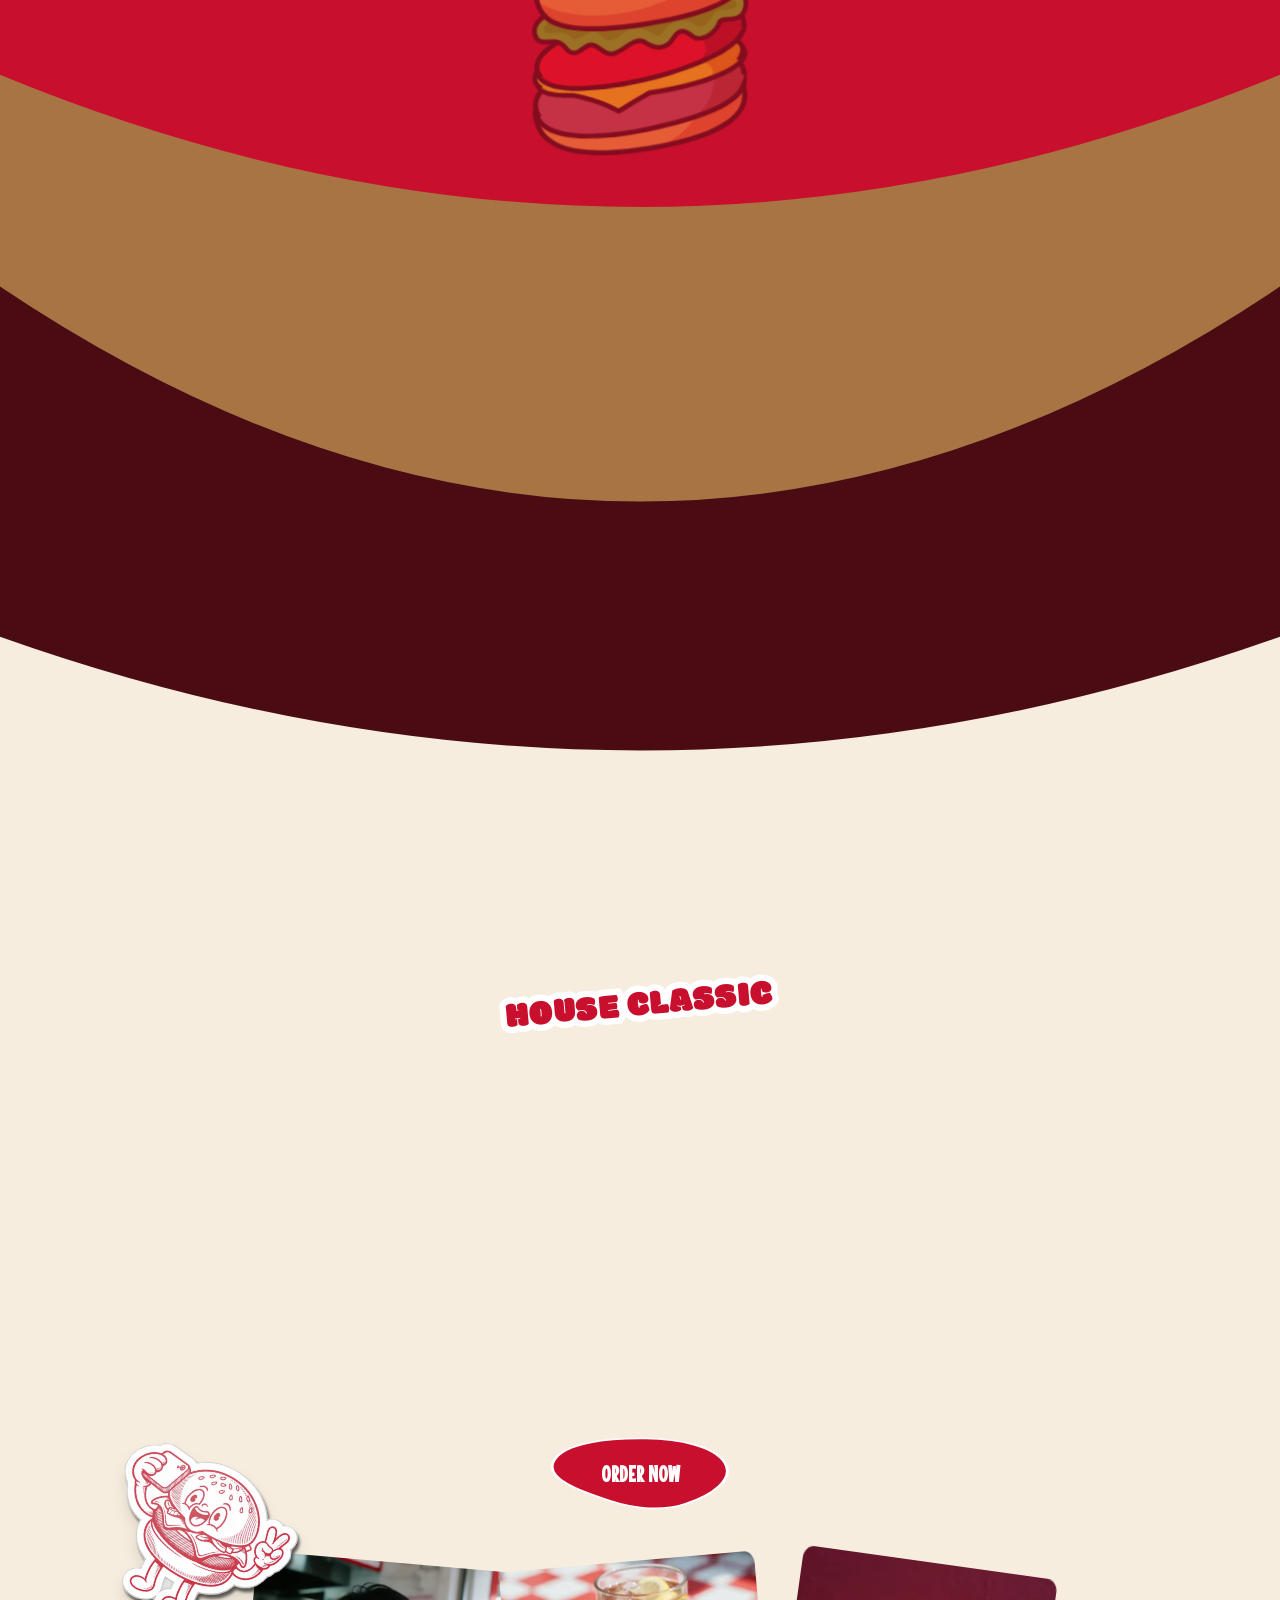
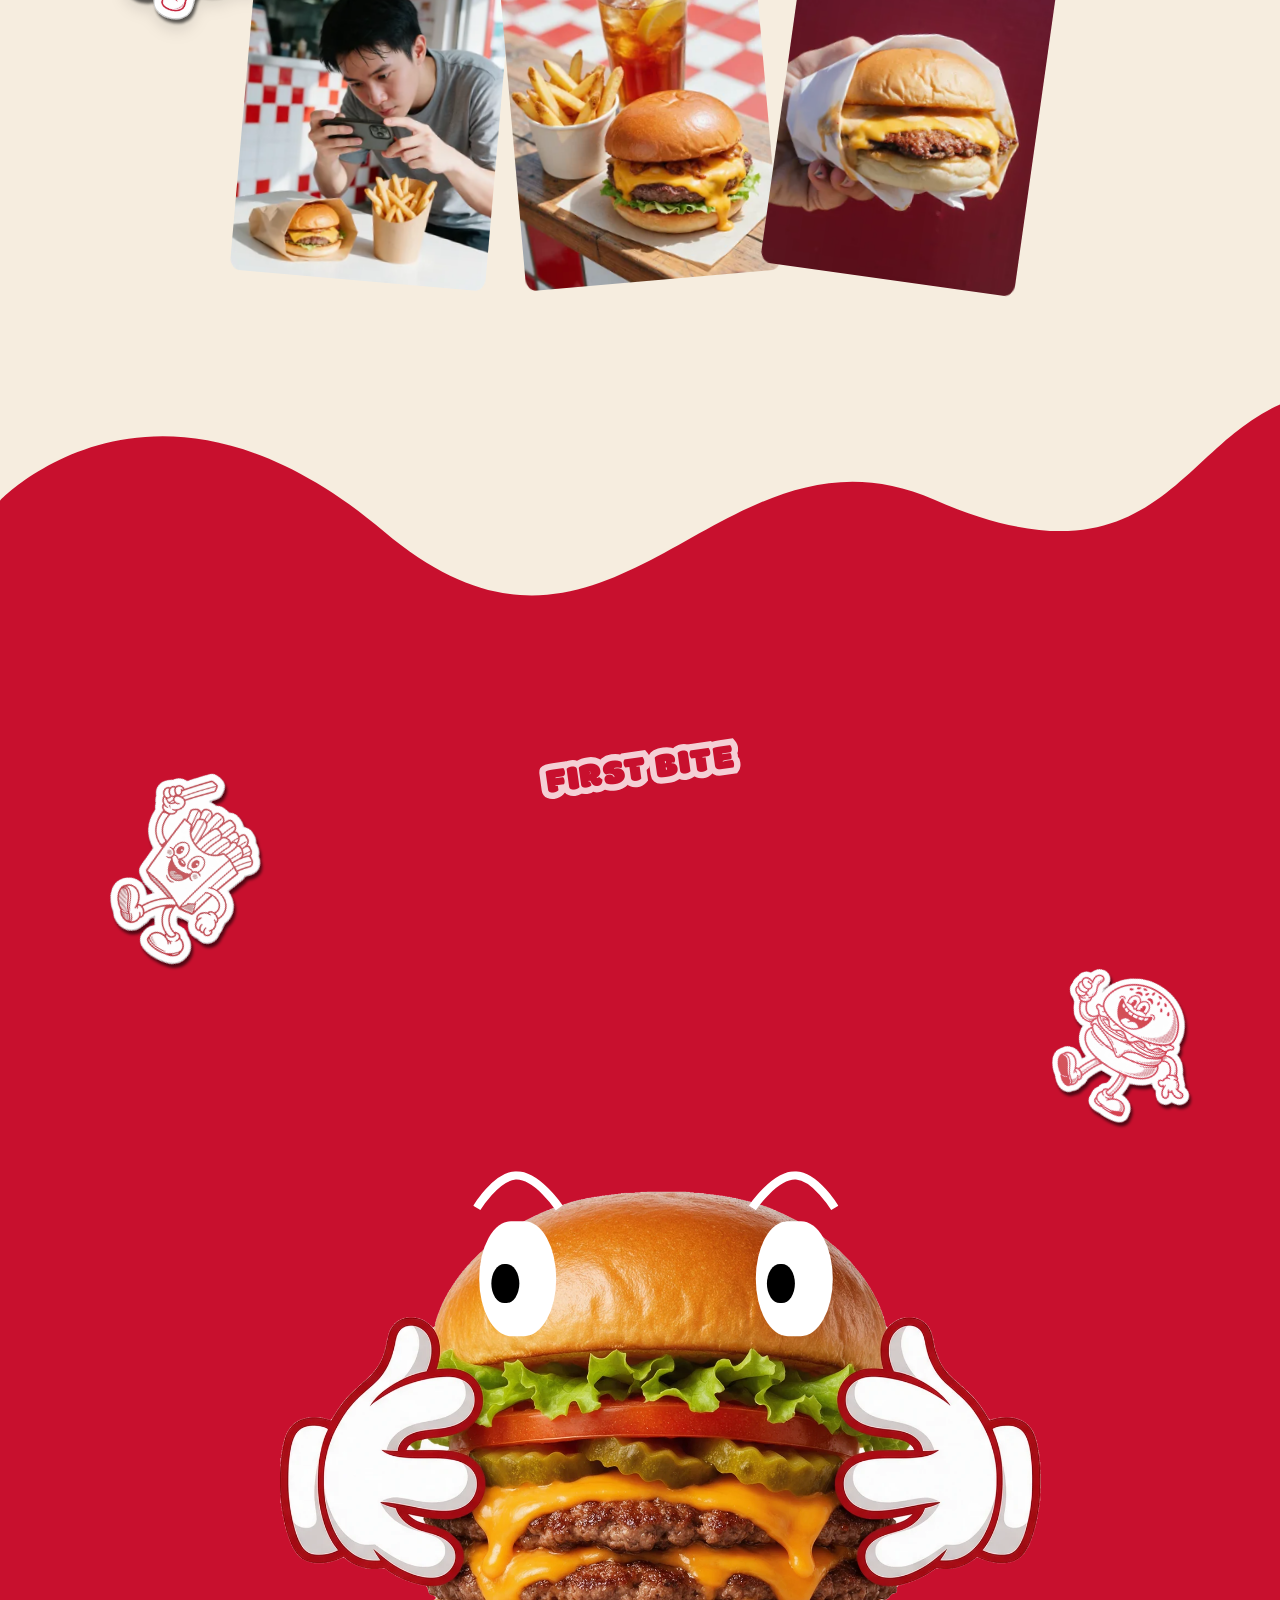
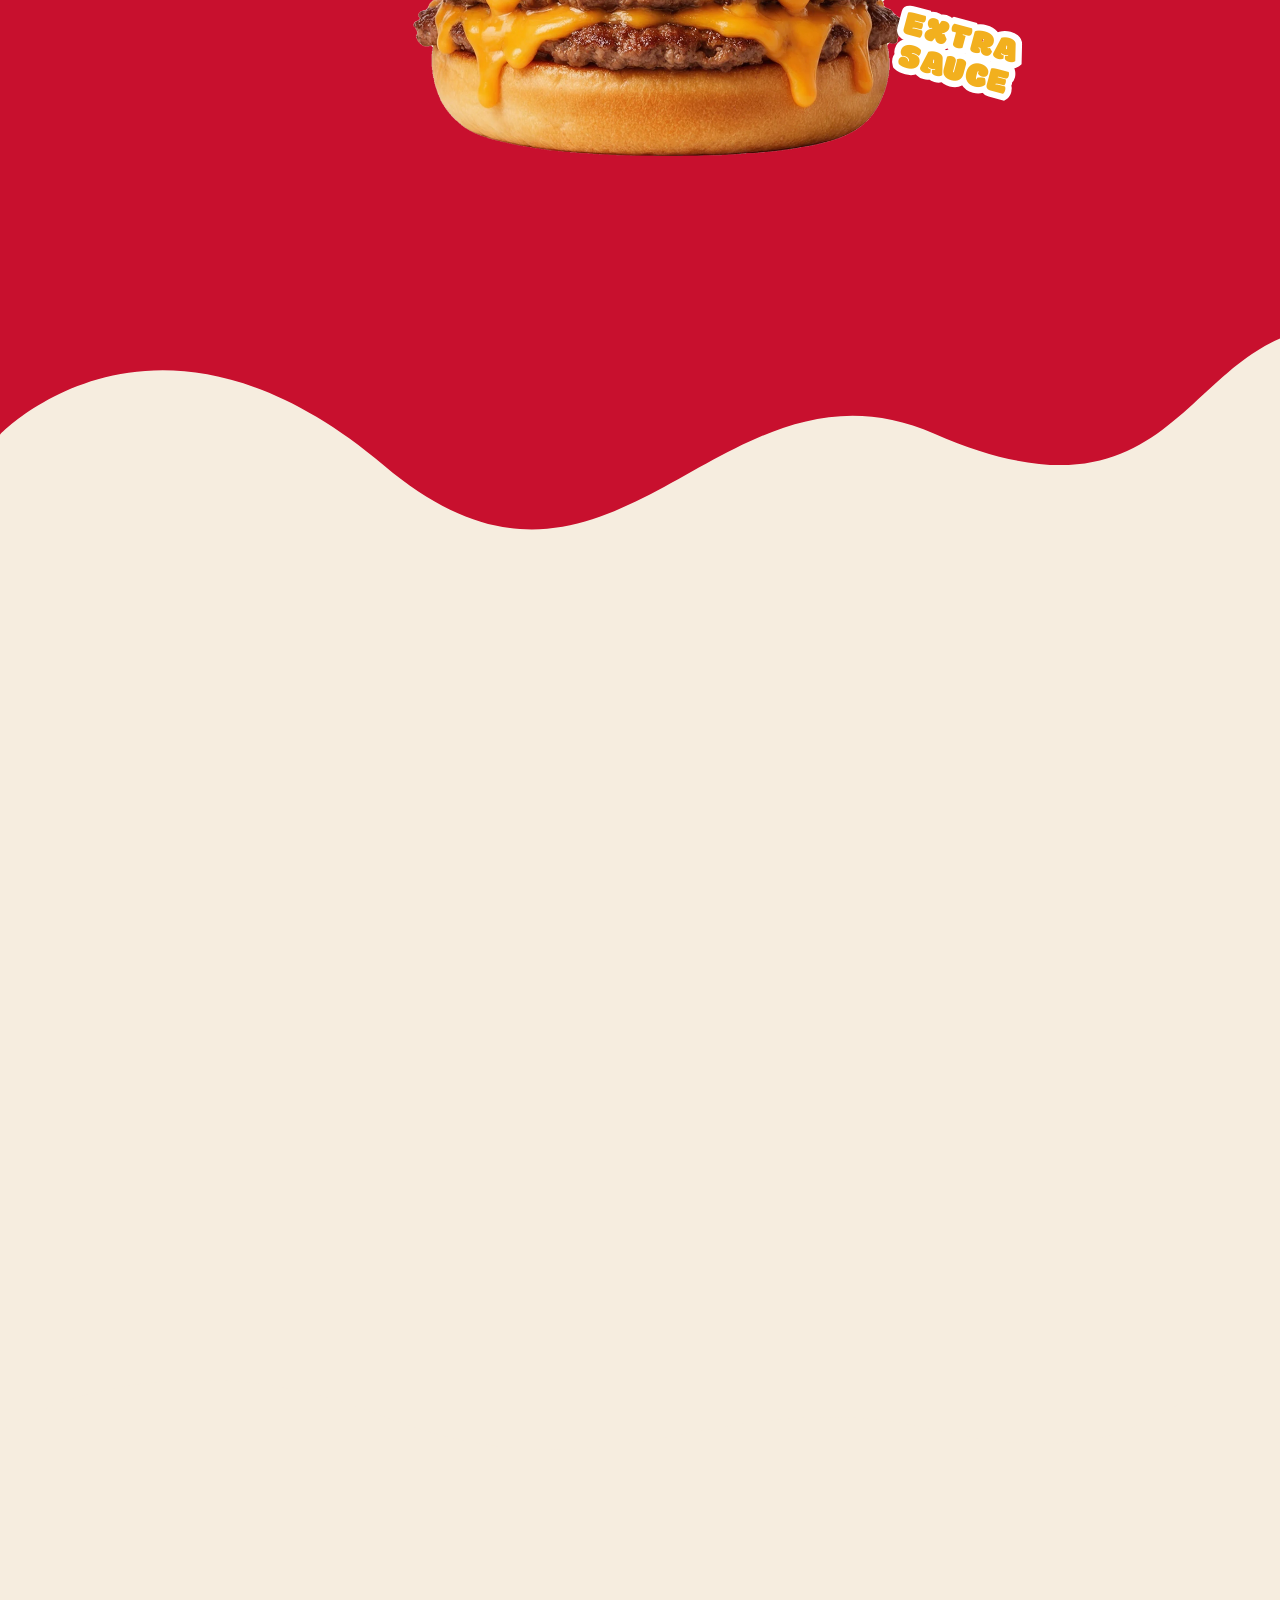
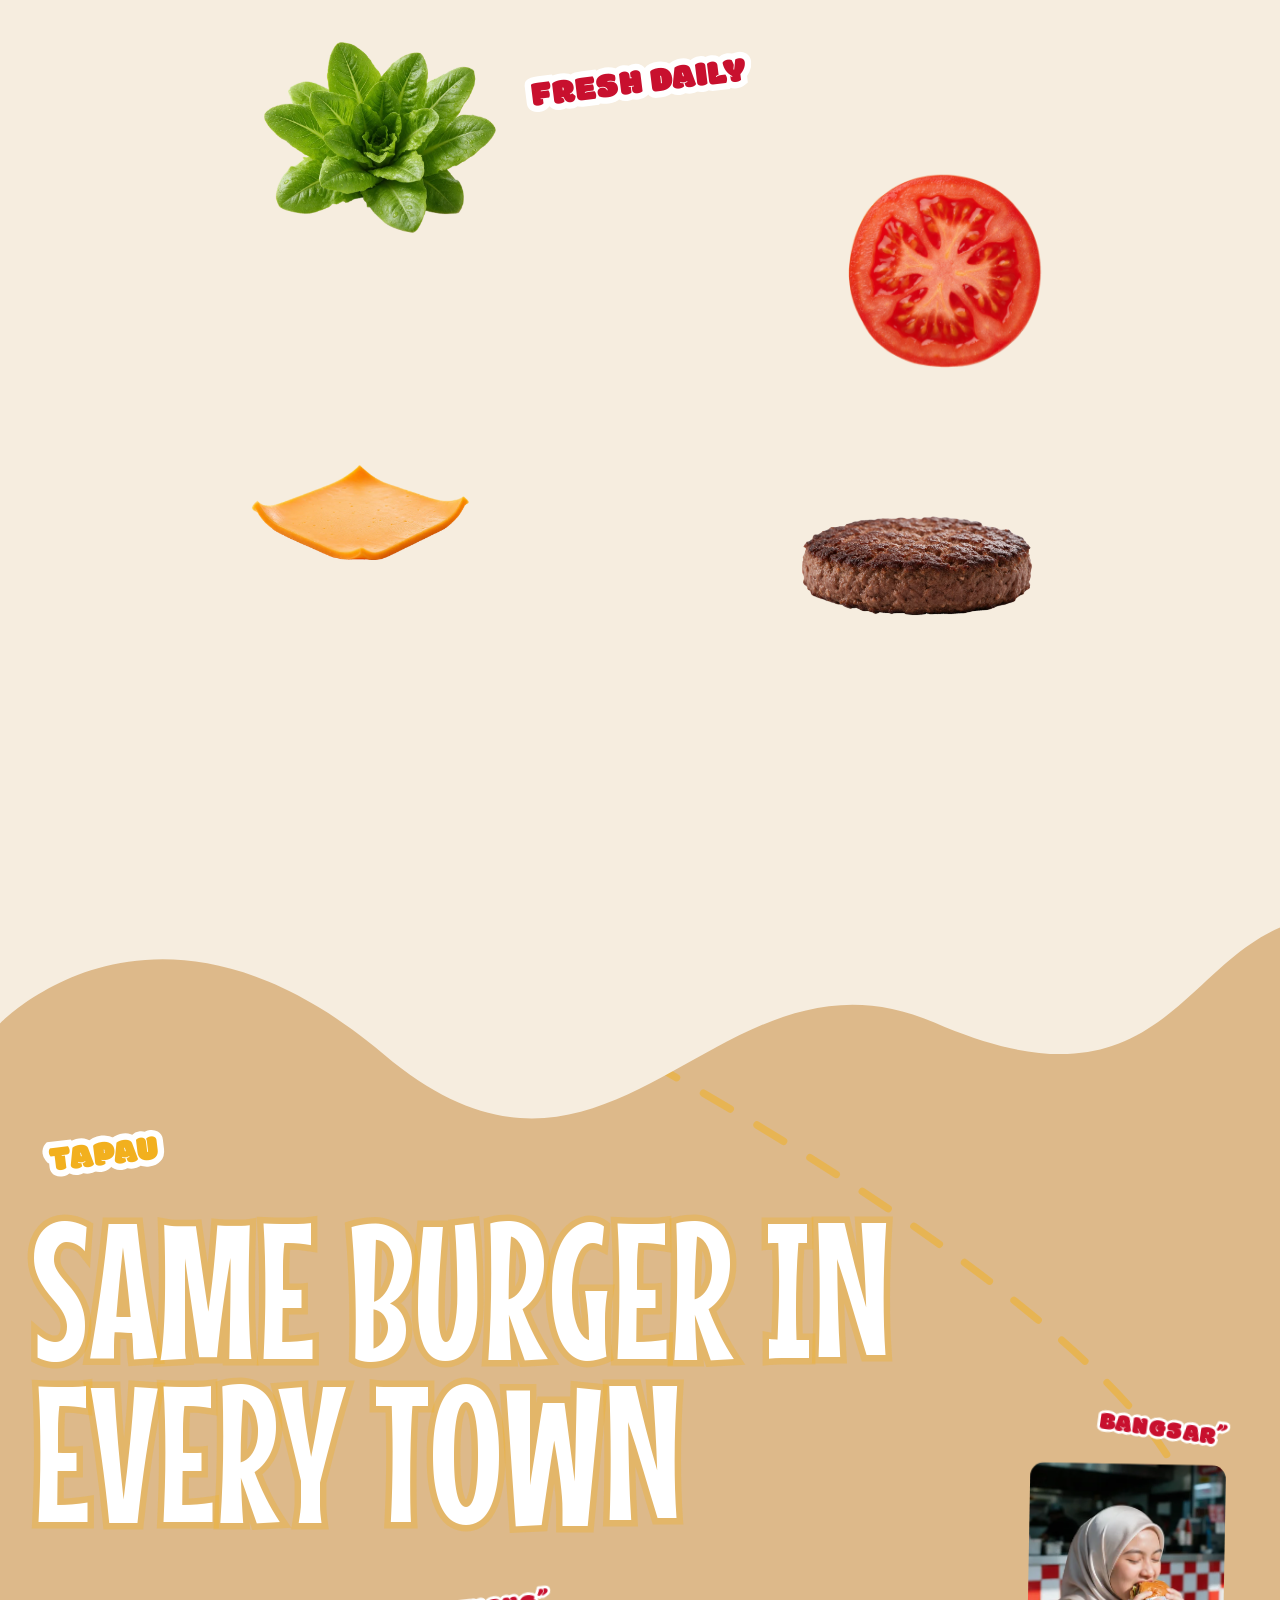
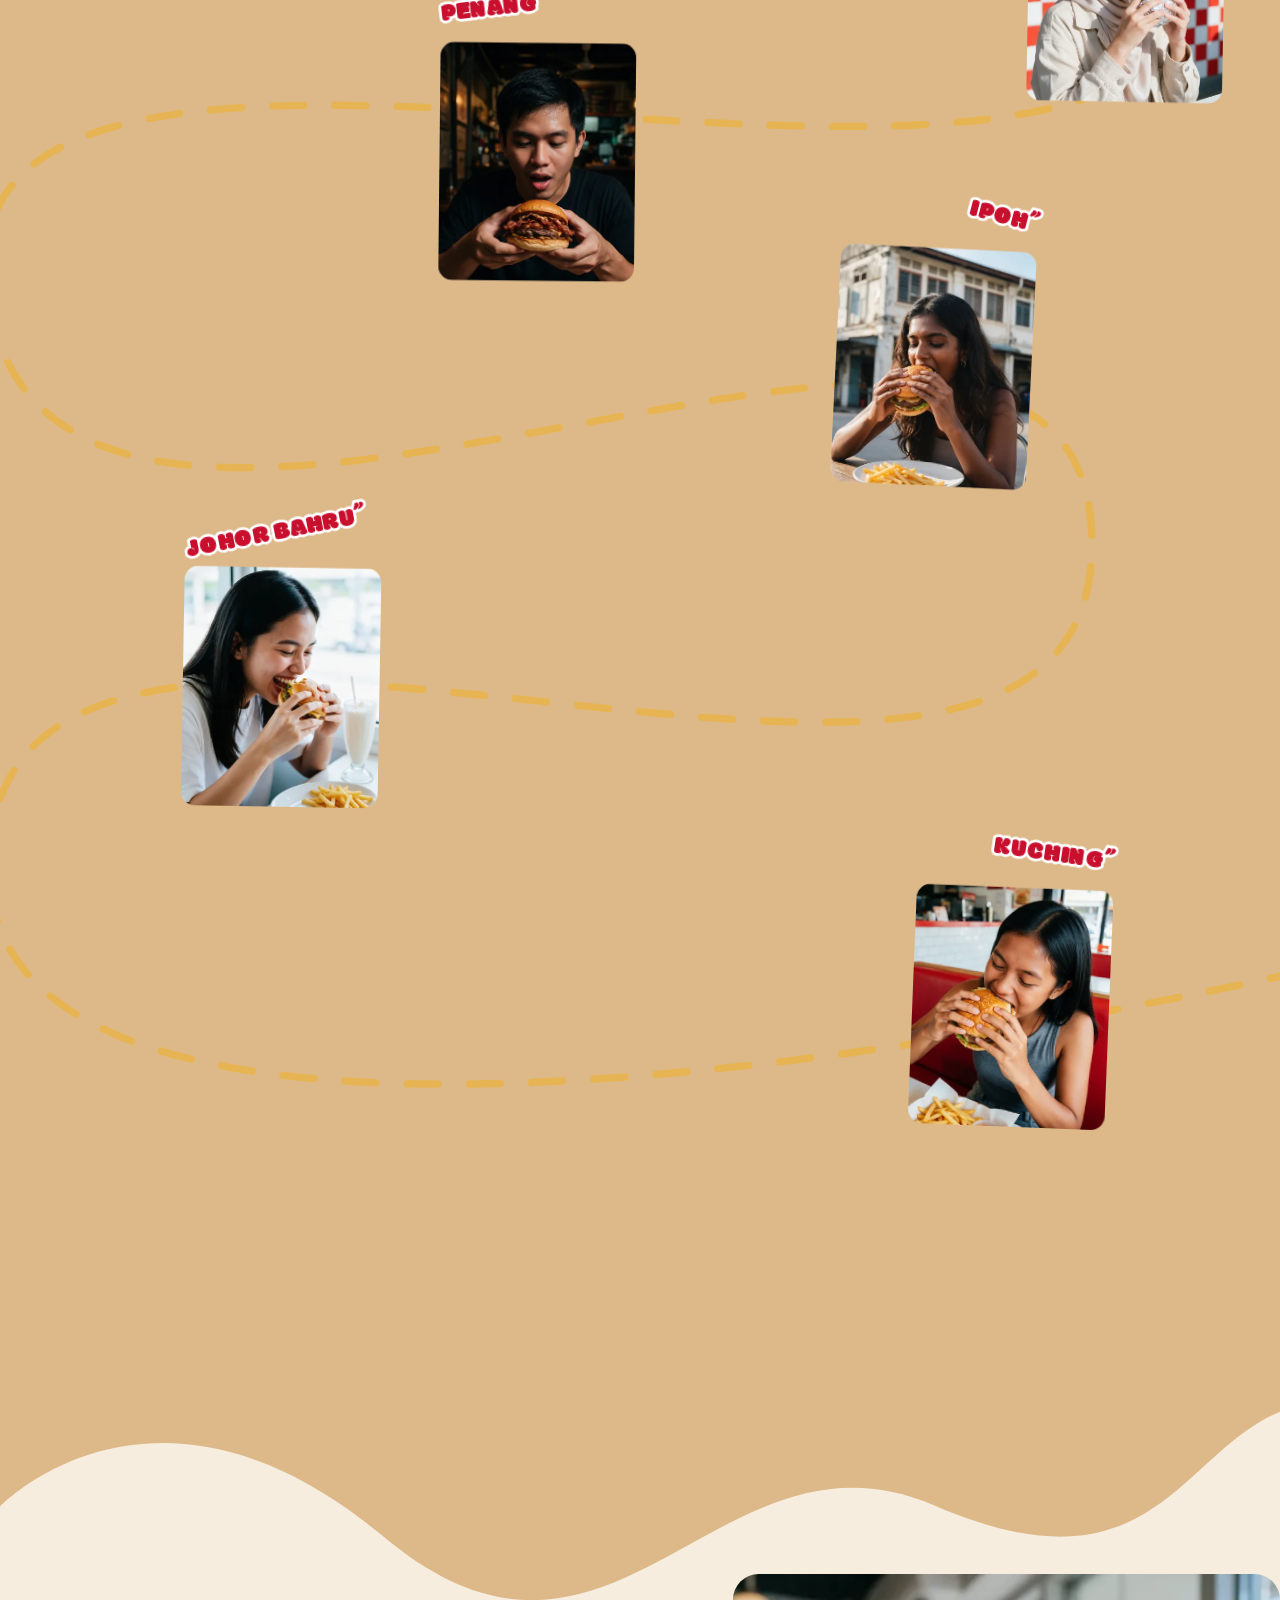
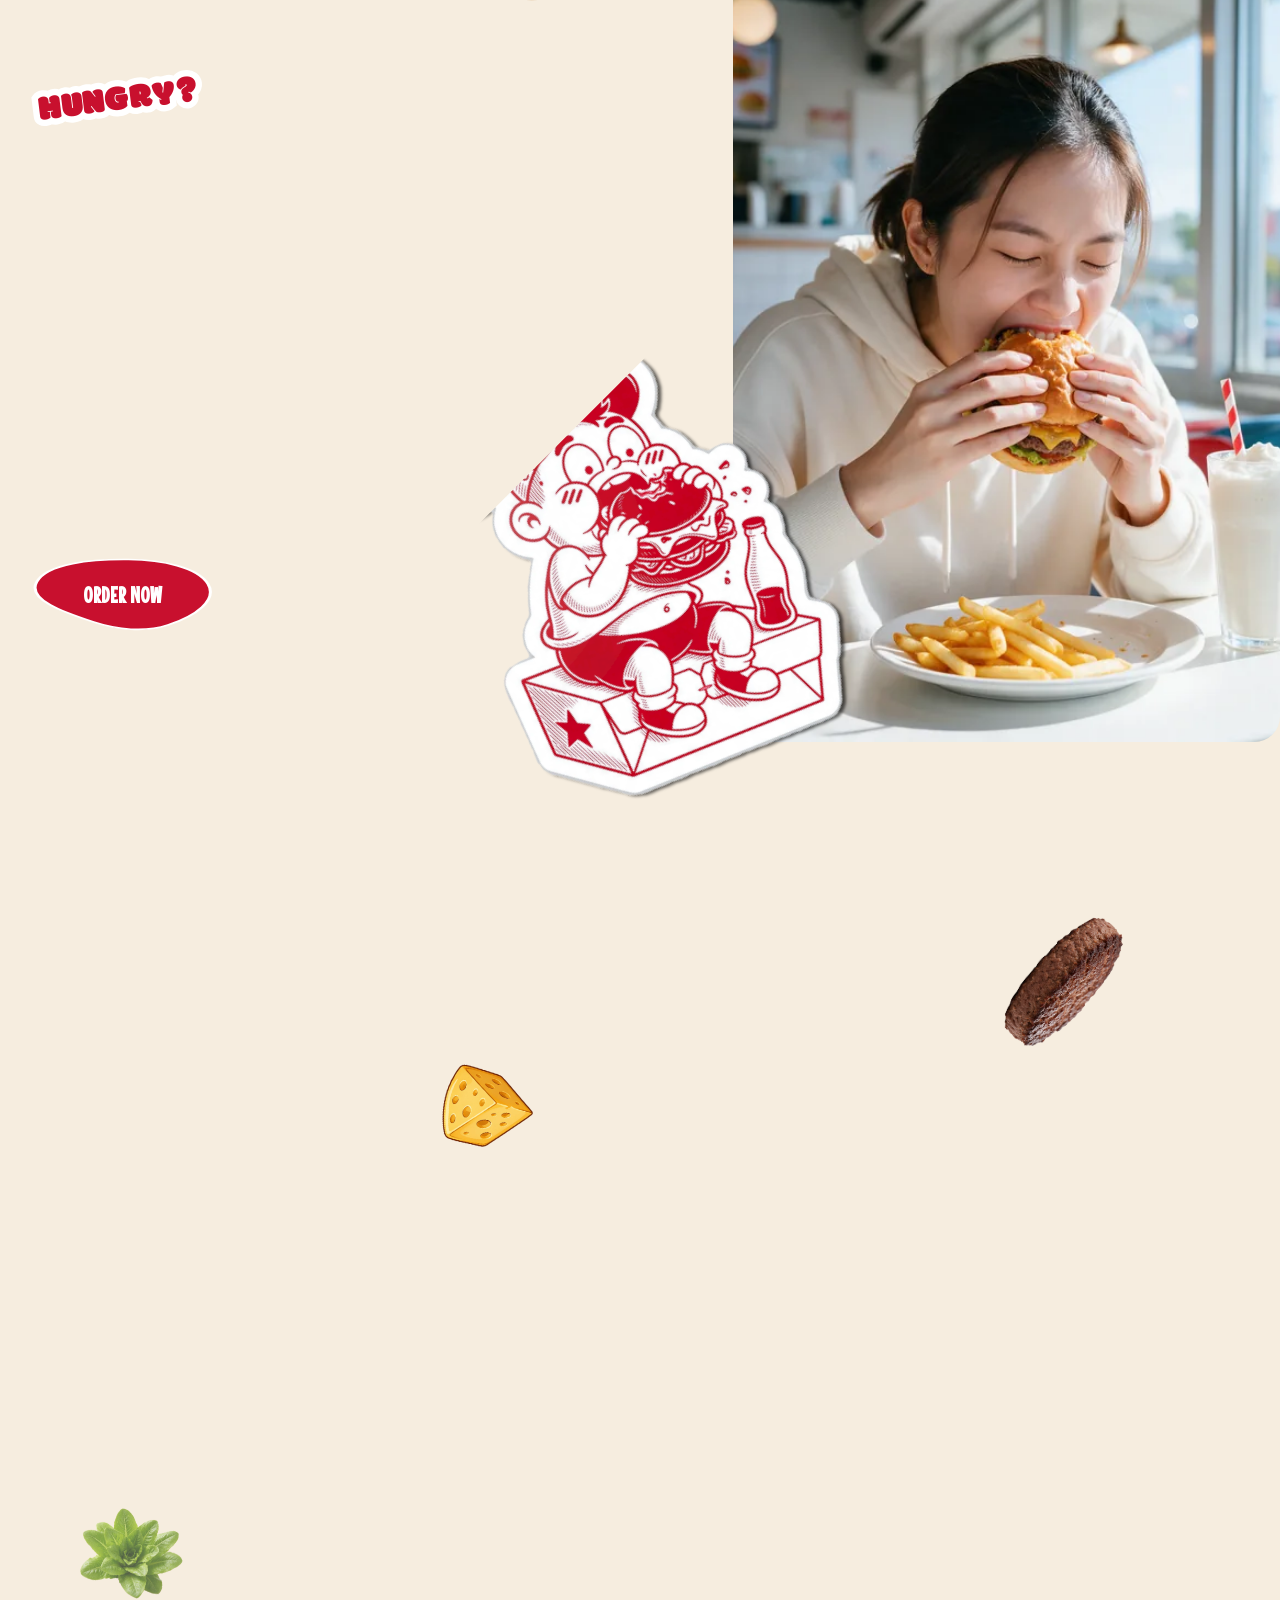
==== commit 26794afd: "Show the nav on the contact page The template stacks the contact section at z-index 999, level with " ====
--- a/index.html
+++ b/index.html
@@ -1,6 +1,6 @@
 <!DOCTYPE html>
-<html class="modak_e8c77bb9-module__To9VbG__variable mouse_memoirs_a09dbcb8-module__HOyvqG__variable h-full antialiased" lang="en"><head><meta charset="utf-8"/><meta content="width=device-width, initial-scale=1" name="viewport"/><title>Din's Smash Burgers | Petaling Jaya</title><meta content="Smash burgers from SS2, Petaling Jaya. Fresh beef smashed thin on a hot flat-top, real cheddar, brioche buns and Din's house sauce." name="description"/><meta content="index, follow" name="robots"/><meta content="telephone=no, address=no, email=no" name="format-detection"/><meta content="Din's Smash Burgers | Petaling Jaya" property="og:title"/><meta content="Smash burgers from SS2, Petaling Jaya. Fresh beef smashed thin on a hot flat-top, real cheddar, brioche buns and Din's house sauce." property="og:description"/><meta content="website" property="og:type"/><meta content="Din's Smash Burgers" property="og:site_name"/><meta content="#C8102E" name="theme-color"/><link href="favicon.ico" rel="icon" sizes="48x48"/><link href="assets/img/favicon-32.png" rel="icon" sizes="32x32" type="image/png"/><link href="assets/img/favicon-96.png" rel="icon" sizes="96x96" type="image/png"/><link href="assets/img/apple-touch-icon.png" rel="apple-touch-icon"/><link href="assets/css/template.css?v=11" rel="stylesheet"/><link href="assets/css/dins.css?v=11" rel="stylesheet"/><script>try{if(sessionStorage.getItem('dins:nav')){document.documentElement.classList.add('is-nav-enter')}}catch(e){}</script></head><body class="min-h-full flex flex-col" data-page="home" data-prefix=""><div aria-label="Page loading" aria-modal="true" class="fixed inset-0 h-dvh w-full flex flex-col items-center justify-center overflow-hidden" role="dialog" style="z-index:99999"><div aria-hidden="true" class="absolute inset-0 w-full h-full pointer-events-none z-0 overflow-hidden"><svg class="absolute inset-0 w-full h-full" preserveaspectratio="none" viewbox="0 0 100 100"><path d="M -1 -1 L 101 -1 L 101 101 Q 50 101 -1 101 Z" fill="#4A0B13"></path></svg><svg class="absolute inset-0 w-full h-full" preserveaspectratio="none" viewbox="0 0 100 100"><path d="M -1 -1 L 101 -1 L 101 101 Q 50 101 -1 101 Z" fill="#A87443"></path></svg><svg class="absolute inset-0 w-full h-full" preserveaspectratio="none" viewbox="0 0 100 100"><path d="M -1 -1 L 101 -1 L 101 101 Q 50 101 -1 101 Z" fill="#C8102E"></path></svg></div><div aria-hidden="true" class="relative w-[75vw] h-[80vw] mb-[12vw] max-w-[340px] max-h-[360px] md:max-w-[450px] md:max-h-[480px] flex items-center justify-center z-20 origin-bottom"><div class="absolute top-[40%] left-1/2 -translate-x-1/2 -translate-y-1/2 pointer-events-none z-30"><div class="absolute rounded-full w-2 h-2 md:w-3 md:h-3" style="background-color:#F2B01E;opacity:0"></div><div class="absolute rounded-full w-3 h-3 md:w-4 md:h-4" style="background-color:#fff;opacity:0"></div><div class="absolute rounded-full w-2 h-2 md:w-3 md:h-3" style="background-color:#5C8F2A;opacity:0"></div><div class="absolute rounded-full w-3 h-3 md:w-4 md:h-4" style="background-color:#F2B01E;opacity:0"></div><div class="absolute rounded-full w-2 h-2 md:w-3 md:h-3" style="background-color:#fff;opacity:0"></div><div class="absolute rounded-full w-3 h-3 md:w-4 md:h-4" style="background-color:#5C8F2A;opacity:0"></div><div class="absolute rounded-full w-2 h-2 md:w-3 md:h-3" style="background-color:#F2B01E;opacity:0"></div><div class="absolute rounded-full w-3 h-3 md:w-4 md:h-4" style="background-color:#fff;opacity:0"></div><div class="absolute rounded-full w-2 h-2 md:w-3 md:h-3" style="background-color:#5C8F2A;opacity:0"></div><div class="absolute rounded-full w-3 h-3 md:w-4 md:h-4" style="background-color:#F2B01E;opacity:0"></div><div class="absolute rounded-full w-2 h-2 md:w-3 md:h-3" style="background-color:#fff;opacity:0"></div><div class="absolute rounded-full w-3 h-3 md:w-4 md:h-4" style="background-color:#5C8F2A;opacity:0"></div><div class="absolute rounded-full w-2 h-2 md:w-3 md:h-3" style="background-color:#F2B01E;opacity:0"></div><div class="absolute rounded-full w-3 h-3 md:w-4 md:h-4" style="background-color:#fff;opacity:0"></div></div><div class="absolute left-1/2 -translate-x-1/2 will-change-transform" style="bottom:0%;width:w-[94%];height:h-[32%];z-index:10;opacity:0"><svg class="size-full" fill="none" viewbox="0 0 2002 712" xmlns="http://www.w3.org/2000/svg"><path d="M1112.73 640.522C1108.02 641.517 1104.03 642.398 1100.51 643.203C1096.28 644.12 1092.25 644.764 1088.02 645.683C483.045 768.101 28.1004 676.2 23.5664 288.686L1749.67 37.9724L1942.85 10.0273C2122.13 388.1 1575.96 545.369 1112.73 640.522Z" fill="#FF9D3F"></path><path d="M1112.73 640.522C1197.48 620.176 1474.53 532.886 1552.63 251.778C1581.96 146.204 1657.64 78.2004 1749.67 37.9724L1942.85 10.0273C2122.13 388.1 1575.96 545.369 1112.73 640.522Z" fill="#EF6F2E"></path><path d="M626.514 711.929C395.254 711.929 230.279 668.614 126.924 581.551C44.1109 511.793 1.407 413.382 0 289.051L47.344 288.514C48.609 399.996 84.619 484.005 157.432 545.338C234.199 610.006 354.004 648.771 513.526 660.558C664.854 671.742 856.861 658.881 1084.22 622.34C1409.01 570.135 1818.97 464.574 1927.53 258.133C1965.28 186.348 1963.27 108.553 1921.38 20.3081L1964.16 0C2012.2 101.214 2013.98 195.476 1969.44 280.171C1851.78 503.931 1427.19 615.171 1091.73 669.087C914.205 697.62 759.405 711.929 626.514 711.929Z" fill="#4A0B13"></path></svg></div><div class="absolute left-1/2 -translate-x-1/2 will-change-transform" style="bottom:4%;width:w-[98%];height:h-[32%];z-index:11;opacity:0"><svg class="size-full" fill="none" viewbox="0 0 2019 842" xmlns="http://www.w3.org/2000/svg"><path d="M1478.39 681.909C1349.65 717.55 1211.01 746.018 1079.86 769.646C588.972 857.548 27.0443 846.188 23.7773 551.824L1736.83 257.49L1963.75 218.562C2089.43 445.236 1818.79 587.903 1478.39 681.909Z" fill="#C34F59"></path><path d="M1478.39 681.909C1478.39 681.909 1673.32 610.169 1704.99 356.415C1709.7 318.953 1720.97 286.034 1736.83 257.49L1963.75 218.562C2089.42 445.236 1818.79 587.903 1478.39 681.909Z" fill="#AF3A3A"></path><path d="M583.696 841.342C557.929 841.342 532.768 840.861 508.262 839.892C310.049 832.067 167.3 793.156 83.975 724.24C29.034 678.793 0.777 620.91 0 552.197L47.344 551.66C47.969 606.567 69.82 651.084 114.155 687.754C283.296 827.654 721.738 809.729 1075.66 746.294C1306.85 704.858 1486.94 660.593 1626.24 610.967C1807.02 546.555 1918.07 473.118 1956.3 392.698C1980.21 342.393 1975.89 289.158 1943.09 229.949L1984.51 207C2024.68 279.517 2029.58 348.833 1999.06 413.028C1922.53 574.027 1631.76 694.735 1084.01 792.901C905.864 824.829 734.614 841.342 583.696 841.342Z" fill="#4A0B13"></path><path d="M540.407 159.433C669.151 123.792 807.79 95.3242 938.94 71.6962C1429.82 -16.2058 1991.75 -4.84583 1995.02 289.518L281.964 583.852L55.0455 622.779C-70.6305 396.105 200.006 253.439 540.407 159.433Z" fill="#C34F59"></path><path d="M1449 9.38611e-06C1449 9.38611e-06 1654.99 57.1859 1688.45 259.46C1693.43 289.322 1705.34 315.563 1722.1 338.316L1961.88 369.346C2094.69 188.658 1808.7 74.9347 1449 9.38611e-06Z" fill="#AF3A3A"></path><path d="M1435.1 -0.000366211C1460.87 -0.000366211 1486.03 0.480829 1510.53 1.44983C1708.75 9.27483 1851.5 48.1857 1934.82 117.102C1989.76 162.549 2018.02 220.432 2018.8 289.145L1971.45 289.682C1970.83 234.775 1948.98 190.258 1904.64 153.588C1735.5 13.6878 1297.06 31.6127 943.133 95.0477C711.946 136.484 531.854 180.749 392.562 230.375C211.781 294.787 100.726 368.224 62.4988 448.644C38.5828 498.949 42.9038 552.184 75.7068 611.393L34.2908 634.342C-5.88523 561.825 -10.7821 492.509 19.7349 428.314C96.2679 267.315 387.035 146.607 934.784 48.4408C1112.93 16.5128 1284.18 -0.000366211 1435.1 -0.000366211Z" fill="#4A0B13"></path></svg></div><div class="absolute left-1/2 -translate-x-1/2 will-change-transform" style="bottom:9%;width:w-[94%];height:h-[26%];z-index:12;opacity:0"><svg class="size-full" fill="none" viewbox="0 0 2079 931" xmlns="http://www.w3.org/2000/svg"><path d="M1748.64 564.117C1591.25 627.428 1380.75 683.909 1137.02 722.602C990.734 808.207 841.714 907.134 841.714 907.134C661.961 810.651 477.538 774.719 412.448 764.454C397.941 761.909 383.264 761.337 368.302 762.025C311.135 764.837 145.591 767.945 81.243 712.101C2.56903 644.202 86.1771 536.034 86.1771 536.034L1987.12 232.348C2138.45 322.917 2024.42 453.692 1748.64 564.117Z" fill="#FFC614"></path><path d="M1748.63 564.117L1721.12 559.275C1721.12 559.275 1785.15 515.74 1715.2 453.741C1683.77 425.943 1730.86 337.223 1802.92 261.774L1987.11 232.348C2138.45 322.917 2024.42 453.692 1748.63 564.117Z" fill="#ED900A"></path><path d="M841.731 930.808C837.893 930.808 834.05 929.878 830.545 928C655.555 834.182 477.327 798.652 408.821 787.729C395.974 785.686 383.108 785.02 369.5 785.711C301.419 789.141 135.525 790.572 65.642 730.108C-9.84103 664.791 33.879 565.101 67.542 521.517L105.013 550.458C102.205 554.132 36.136 641.956 96.629 694.302C143.113 734.522 266.824 743.455 367.117 738.421C383.826 737.574 400.364 738.434 416.272 740.968C485.52 752.008 663.162 787.373 840.408 879.656C878.572 854.624 1003.46 773.408 1125.14 702.095C1127.69 700.601 1130.49 699.597 1133.41 699.136C1379.06 660.222 1605.58 599.912 1771.23 529.312C1924.25 464.098 2018.47 393.274 2029.76 335C2031.89 324.011 2038.36 290.569 1975 252.62L1999.32 212C2075.22 257.454 2083.04 308.872 2076.24 344.002C2046.49 497.686 1663.94 662.452 1145.24 745.201C1002.37 829.137 856.286 925.888 854.816 926.865C850.867 929.485 846.306 930.808 841.731 930.808Z" fill="#4A0B13"></path><path d="M329.548 366.693C486.933 303.382 697.434 246.9 941.163 208.207C1087.45 122.602 1236.47 23.6754 1236.47 23.6754C1416.22 120.158 1600.65 156.09 1665.74 166.355C1680.24 168.9 1694.92 169.473 1709.88 168.785C1767.05 165.973 1932.59 162.864 1996.94 218.708C2075.61 286.607 1992.01 394.776 1992.01 394.776L91.0654 698.461C-60.2706 607.892 53.7606 477.118 329.548 366.693Z" fill="#FFC614"></path><path d="M1583.53 210.89L1552.6 229.282C1552.6 229.282 1646 236.927 1586.77 329.425C1560.14 370.928 1650.98 428.748 1766.44 461.704L1997.7 395.509C2142.87 235.496 1955.72 172.867 1583.53 210.89Z" fill="#ED900A"></path><path d="M1236.45 0C1240.29 0 1244.13 0.930105 1247.64 2.80811C1422.63 96.6261 1600.86 132.156 1669.36 143.079C1682.21 145.122 1695.08 145.787 1708.68 145.096C1776.76 141.666 1942.66 140.235 2012.54 200.699C2088.02 266.016 2044.3 365.706 2010.64 409.29L1973.17 380.35C1975.98 376.676 2042.05 288.851 1981.55 236.505C1935.07 196.285 1811.36 187.352 1711.07 192.386C1694.36 193.233 1677.82 192.374 1661.91 189.84C1592.66 178.8 1415.02 143.434 1237.78 51.1511C1199.61 76.1831 1074.72 157.399 953.045 228.712C950.496 230.206 947.693 231.21 944.778 231.671C699.124 270.585 472.605 330.895 306.951 401.495C153.938 466.71 59.7097 537.533 48.4257 595.807C46.2967 606.796 39.8216 640.238 103.187 678.187L78.8605 718.807C2.96247 673.353 -4.86059 621.935 1.94141 586.805C31.6974 433.121 414.247 268.355 932.943 185.606C1075.82 101.67 1221.9 4.92012 1223.37 3.94312C1227.32 1.32312 1231.88 0 1236.45 0Z" fill="#4A0B13"></path></svg></div><div class="absolute left-1/2 -translate-x-1/2 will-change-transform" style="bottom:15%;width:w-[90%];height:h-[28%];z-index:13;opacity:0"><svg class="size-full" fill="none" viewbox="0 0 2040 901" xmlns="http://www.w3.org/2000/svg"><path d="M1548.31 711.413C1385.47 764.899 1201.07 806.756 1032.02 833.52C556.607 908.739 -51.331 913.725 31.344 621.675L1637.49 344.421L1982.2 284.976C2106.63 455.205 1868.86 605.748 1548.31 711.413Z" fill="#EF1624"></path><path d="M1548.31 711.413C1385.47 764.899 1201.07 806.756 1032.02 833.52C556.607 908.739 -51.331 913.725 31.344 621.675L1637.49 344.421L1982.2 284.976C2106.63 455.205 1868.86 605.748 1548.31 711.413Z" fill="#EF1624"></path><path d="M1548.31 711.413L1548.03 711.214C1548.03 711.214 1685.36 637.981 1621.97 496.895C1601.32 451.331 1610.77 396.338 1637.49 344.422L1982.19 284.977C2106.63 455.205 1868.86 605.748 1548.31 711.413Z" fill="#B21222"></path><path d="M526.842 900.636C500.446 900.636 474.869 900.17 450.236 899.232C242.14 891.305 104.352 850.926 40.6952 779.215C1.17819 734.703 -9.62683 679.559 8.57617 615.314L54.1332 628.222C40.4322 676.584 47.6192 715.693 76.1062 747.782C198.611 885.787 665.671 867.579 1028.4 810.053C1437.6 745.158 1910.92 595.588 1983.18 420.546C1999.89 380.07 1993.33 340.285 1963.13 298.915L2001.38 271C2041.54 326.024 2050.14 382.416 2026.94 438.612C1988.22 532.411 1861.04 620.653 1648.94 700.885C1476.64 766.061 1258.9 821.439 1035.81 856.82C855.226 885.46 677.692 900.633 526.842 900.636Z" fill="#4A0B13"></path><path d="M491.339 319.223C654.182 265.737 838.575 223.88 1007.63 197.116C1483.04 121.897 2090.98 116.911 2008.3 408.961L402.16 686.215L57.4525 745.66C-66.9845 575.431 170.789 424.888 491.339 319.223Z" fill="#EF1624"></path><path d="M491.339 319.223C654.182 265.737 838.575 223.88 1007.63 197.116C1483.04 121.897 2090.98 116.911 2008.3 408.961L402.16 686.215L57.4525 745.66C-66.9845 575.431 170.789 424.888 491.339 319.223Z" fill="#EF1624"></path><path d="M1423.25 175.139L1423.07 175.427C1423.07 175.427 1577.83 191.885 1571.91 346.44C1569.84 396.422 1599.2 443.871 1643.41 482L1985.29 407.987C2036.9 203.54 1760.04 153.03 1423.25 175.139Z" fill="#B21222"></path><path d="M1512.81 130C1539.2 130 1564.78 130.466 1589.41 131.404C1797.51 139.331 1935.3 179.71 1998.95 251.421C2038.47 295.933 2049.28 351.077 2031.07 415.322L1985.52 402.414C1999.22 354.052 1992.03 314.943 1963.54 282.854C1841.04 144.849 1373.98 163.057 1011.25 220.583C602.053 285.478 128.732 435.048 56.4712 610.09C39.7622 650.566 46.3204 690.351 76.5154 731.721L38.2732 759.636C-1.89281 704.612 -10.4917 648.22 12.7073 592.024C51.4283 498.225 178.605 409.983 390.705 329.751C563.005 264.575 780.749 209.197 1003.84 173.816C1184.42 145.176 1361.96 130.003 1512.81 130Z" fill="#4A0B13"></path></svg></div><div class="absolute left-1/2 -translate-x-1/2 will-change-transform" style="bottom:21%;width:w-[100%];height:h-[30%];z-index:14;opacity:0"><svg class="size-full" fill="none" viewbox="0 0 2144 761" xmlns="http://www.w3.org/2000/svg"><path d="M2113.14 210.605C2069.73 374.099 1884.72 279.674 1862.08 364.729C1839.41 449.549 1702.39 576.458 1602.85 507.273C1503.11 438.364 1459.71 454.293 1407.5 547.478C1355.56 640.862 1255.63 665.092 1146.54 600.105C1037.74 535.318 964.396 654.488 855.806 709.76C747.018 765.307 706.571 670.393 617.249 648.44C527.963 626.725 461.374 821.637 345.821 691.802C230.031 562.007 98.055 714.366 37.666 592.008C-22.486 469.612 128.761 380.054 128.761 380.054L570.779 240.398C570.779 240.398 611.031 235.183 677.397 226.039C944.944 190.346 1636.92 95.1151 1817.35 49.7591C1828.34 47.0321 1837.16 44.406 1844.08 42.085C1995.82 -9.38301 2156.82 47.31 2113.14 210.605Z" fill="#77C41E"></path><path d="M1937.19 223.154C1813.9 228.994 1816.65 253.837 1767.31 337.569C1717.96 421.301 1669.34 421.289 1605.25 379.259C1541.13 336.993 1438.32 359.982 1378.78 399.639C1319.47 439.259 1299.82 543.042 1227.68 512.996C1155.31 482.989 1040.16 404.384 942.933 489.688C845.743 575.229 771.574 623.787 718.821 569.008C666.066 514.228 600.074 508.97 600.074 508.97C371.775 653.381 423.19 590.225 360.553 555.743C297.64 521.063 156.661 574.459 125.342 536.675C94.0217 498.893 188.608 407.691 188.608 407.691L677.401 226.041C944.948 190.348 1636.92 95.1172 1817.36 49.7612C1873.63 62.6512 1919.88 75.1983 1944.16 85.6613C2044.26 129.472 2060.25 217.352 1937.19 223.154Z" fill="#69AA0C"></path><path d="M1836.58 20.1211C1939.02 -14.541 2041.76 -2.57263 2098.37 50.4229C2140.42 89.7914 2153.69 148.772 2135.63 216.589C2120.93 271.753 2091.93 301.649 2058.71 318.633C2025.46 335.634 1987.95 339.716 1956.2 343.167C1933.27 345.66 1916.59 347.927 1905.04 351.842C1899.26 353.802 1894.73 356.184 1891.34 359.24C1887.94 362.303 1885.71 366.024 1884.49 370.62C1876.72 399.819 1856.35 434.747 1827.94 466.042C1799.53 497.333 1763.13 524.952 1723.38 539.573C1674.29 557.621 1628.05 553.043 1589.6 526.392C1567.62 511.152 1548.95 500.557 1533.02 494.406C1517.09 488.256 1503.86 486.534 1492.79 489.099C1482.39 491.513 1472.19 498.138 1461.58 509.55C1451.3 520.604 1440.62 536.175 1428.98 556.836L1427.85 558.852C1400.51 607.922 1360.56 640.686 1312.35 653.642C1258.17 668.202 1197.29 656.903 1136.17 620.886L1134.73 620.03C1104.84 602.235 1079.01 600.587 1051.74 610.213C1024.51 619.819 995.856 640.653 960.268 667.735C931.053 689.963 900.893 712.916 866.33 730.513C824.99 751.563 791.316 753.509 762.234 746.446C733.126 739.376 708.58 723.273 685.493 708.123C661.731 692.533 639.205 677.745 611.764 671.026H611.763C599.646 668.071 587.179 671.681 574.108 678.875C561.038 686.069 547.28 696.893 532.565 708.475C502.779 731.921 466.682 760.304 424.762 760.304C395.52 760.306 363.351 746.498 328.436 707.314C302.813 678.564 276.891 665.727 250.437 660.921C224.01 656.12 197.076 659.341 169.469 662.642C142.194 665.902 113.217 669.356 86.4717 662.709C59.7713 656.073 35.2587 639.355 16.9492 602.158C-10.6093 546.166 -0.331268 494.367 24.1885 452.188C48.5992 410.196 87.1162 377.765 116.409 360.318L140.033 400.2C135.178 403.151 103.806 422.869 78.7969 453.898C52.7493 486.216 33.5347 530.901 58.5322 581.688C69.0851 603.126 81.4117 613.587 98.1904 617.796C114.9 621.988 135.979 619.962 163.972 616.619C193.378 613.103 226.295 609.172 260.292 615.566C294.268 621.956 329.346 638.665 363.041 676.476C389.567 706.243 410.844 716.231 432.553 713.124C443.378 711.574 454.261 706.774 465.902 699.638C477.543 692.502 489.975 683.01 503.895 672.054C521.017 658.577 539.239 644.245 558.949 634.688C578.647 625.139 599.798 620.377 622.784 626.007C657.943 634.614 686.054 653.054 710.919 669.372C732.809 683.737 751.754 696.178 772.546 701.276C793.377 706.384 816.015 704.117 845.298 689.207C876.156 673.499 904.667 651.799 932.194 630.851C965.872 605.225 1000.04 579.227 1037 566.301C1073.93 553.389 1113.64 553.522 1158.44 580.212C1208.96 610.3 1258.03 620.257 1300.32 608.881C1336.19 599.24 1366.28 574.119 1387.37 536.287C1398.52 516.283 1411.26 495.744 1426.73 478.928C1441.95 462.377 1459.78 449.456 1481.29 444.192L1482.31 443.948C1518.37 435.58 1559.56 449.171 1616 488.298C1641.91 506.255 1672.68 508.841 1707.38 496.073C1738.69 484.558 1768.67 461.842 1792.36 436.215C1816.05 410.592 1833.5 382.007 1839.69 358.712C1846.46 333.24 1862.79 319.098 1883.2 310.686C1903.64 302.259 1928.14 299.593 1951.19 297.088C1981.54 293.788 2011.16 290.574 2035.83 278.239C2060.55 265.883 2080.25 244.395 2090.84 204.659C2104.66 152.8 2096.58 112.244 2066.69 84.2598C2044.81 63.779 2012.23 51.5364 1974.53 48.002C1936.82 44.467 1893.95 49.6383 1851.43 64.0273C1813.41 76.8942 1717.43 95.4121 1594.08 116.049C1470.74 136.682 1320.08 159.426 1172.75 180.747C880.062 223.103 600.492 259.844 574.276 263.28L568.254 217.324C582.544 215.448 858.436 179.154 1150.86 136.984C1299.51 115.548 1452.43 92.5943 1577.44 71.8701C1702.43 51.1496 1799.56 32.65 1836.58 20.1211Z" fill="#4A0B13" stroke="#4A0B13"></path><path d="M127.934 383.653L579.439 236.751" stroke="#4A0B13" stroke-width="44"></path></svg></div><div class="absolute left-1/2 -translate-x-1/2 will-change-transform" style="bottom:27%;width:w-[94%];height:h-[34%];z-index:15;opacity:0"><svg class="size-full" fill="none" viewbox="0 0 2006 1267" xmlns="http://www.w3.org/2000/svg"><path d="M1977.59 683.113C1985.03 767.741 1954.42 853.098 1892.23 911.169C1760.29 1034.84 1492.36 1127.48 1065.66 1195.64C638.96 1263.81 355.503 1259.26 191.599 1182.85C114.406 1147.05 58.7267 1075.48 39.1947 992.783C-74.5373 510.644 345.286 127.052 881.266 41.4256C1067.59 11.6596 1251.8 20.3976 1414.58 65.3806C1414.58 65.3806 1414.81 65.3426 1414.85 65.5796C1720.27 149.766 1950.24 361.237 1977.59 683.113Z" fill="#FF9D3F"></path><path d="M938.689 316.516C939.031 337.715 929.901 343.742 918.522 343.926C907.143 344.11 897.824 338.38 897.482 317.181C897.14 295.982 905.905 267.34 917.284 267.157C928.664 266.973 938.347 295.317 938.689 316.516Z" fill="#EF6F2E"></path><path d="M534.134 481.498C524.782 500.526 513.909 501.733 503.695 496.713C493.481 491.693 487.795 482.347 497.147 463.319C506.499 444.291 527.348 422.786 537.562 427.806C547.776 432.826 543.486 462.47 534.134 481.498Z" fill="#EF6F2E"></path><path d="M794.681 477.165C787.759 497.205 777.119 499.75 766.362 496.034C755.605 492.318 748.805 483.749 755.727 463.709C762.649 443.669 780.673 419.746 791.43 423.462C802.187 427.178 801.603 457.125 794.681 477.165Z" fill="#EF6F2E"></path><path d="M1111.95 228.596C1120.03 248.198 1113.74 257.15 1103.22 261.486C1092.69 265.823 1081.92 263.903 1073.85 244.3C1065.77 224.698 1063.44 194.836 1073.96 190.499C1084.48 186.163 1103.87 208.994 1111.95 228.596Z" fill="#EF6F2E"></path><path d="M1140.77 409.004C1148.85 428.606 1142.56 437.557 1132.04 441.894C1121.52 446.231 1110.75 444.311 1102.67 424.708C1094.59 405.106 1092.26 375.244 1102.78 370.907C1113.3 366.571 1132.69 389.402 1140.77 409.004Z" fill="#EF6F2E"></path><path d="M1323.27 261.058C1339.26 274.984 1337.63 285.802 1330.16 294.384C1322.68 302.965 1312.19 306.061 1296.2 292.135C1280.21 278.209 1264.79 252.536 1272.26 243.954C1279.74 235.371 1307.28 247.132 1323.27 261.058Z" fill="#EF6F2E"></path><path d="M679.341 346.378C670.496 365.647 659.658 367.141 649.316 362.393C638.973 357.645 633.041 348.453 641.887 329.184C650.732 309.915 671.005 287.866 681.348 292.614C691.69 297.363 688.187 327.11 679.341 346.378Z" fill="#EF6F2E"></path><g opacity="0.6"><path d="M1958.07 556.172C1869.94 349.997 1680.22 210.863 1446.5 146.34C1446.46 146.104 1446.22 146.142 1446.22 146.142C1283.45 101.158 1099.24 92.4185 912.914 122.186C381.911 207.017 -35.2639 584.35 68.0131 1060.38C56.5921 1039.11 47.8261 1016.2 42.3041 992.286C-71.4279 510.147 348.395 126.556 884.375 40.9295C1070.7 11.1635 1254.91 19.9015 1417.69 64.8845C1417.69 64.8845 1417.92 64.8465 1417.96 65.0835C1681.18 137.777 1888.52 304.973 1958.07 556.172Z" fill="white"></path></g><path d="M1980.7 682.616C1988.14 767.244 1957.53 852.601 1895.33 910.672C1763.39 1034.34 1495.46 1126.98 1068.76 1195.15C642.067 1263.32 358.609 1258.76 194.705 1182.36C117.512 1146.56 61.8328 1074.98 42.3008 992.286C780.81 1442.44 2487.22 605.831 1417.96 65.0835C1723.37 149.269 1953.34 360.74 1980.7 682.616Z" fill="#EF6F2E"></path><path d="M560.57 1266.54C398.861 1266.55 274.447 1245.65 184.701 1203.82C102.606 1165.74 40.7459 1088.69 19.2619 997.73C-25.6451 807.354 8.31997 620.618 117.485 457.703C191.894 346.661 301.528 247.71 434.541 171.551C565.649 96.4826 719.907 43.2306 880.64 17.5516C1041.39 -8.12936 1204.58 -5.58839 1352.55 24.9096C1502.68 55.8476 1637.68 115.73 1742.95 198.086C1897.38 318.887 1987.74 485.745 2004.29 680.615C2012.45 773.642 1977.76 866.108 1911.49 927.976C1776.05 1054.93 1501.61 1149.98 1072.51 1218.53C872.225 1250.52 702.103 1266.54 560.57 1266.54ZM1098.98 47.4066C1029.8 47.4066 959.134 52.9606 888.109 64.3086C572.538 114.722 299.159 271.638 156.82 484.06C55.1699 635.762 23.539 809.624 65.345 986.853C83.514 1063.79 135.599 1128.84 204.666 1160.88C364.153 1235.22 645.555 1238.78 1065.03 1171.77C1484.49 1104.76 1750.79 1013.7 1879.14 893.399C1934.9 841.348 1964.03 763.34 1957.11 684.691C1957.11 684.669 1957.11 684.645 1957.11 684.62C1941.71 503.206 1857.57 347.862 1713.78 235.382C1557.71 113.291 1337.21 47.4066 1098.98 47.4066Z" fill="#4A0B13"></path><path d="M921.549 299.667C921.891 320.866 912.761 326.893 901.382 327.077C890.003 327.261 880.684 321.531 880.342 300.332C880 279.133 888.765 250.491 900.144 250.308C911.524 250.123 921.208 278.467 921.549 299.667Z" fill="white"></path><path d="M516.993 464.648C507.641 483.676 496.768 484.883 486.554 479.863C476.34 474.843 470.654 465.498 480.006 446.469C489.358 427.441 510.207 405.936 520.421 410.956C530.635 415.977 526.345 445.62 516.993 464.648Z" fill="white"></path><path d="M777.541 460.314C770.619 480.354 759.979 482.899 749.222 479.183C738.465 475.467 731.665 466.898 738.587 446.858C745.509 426.818 763.534 402.895 774.29 406.611C785.048 410.327 784.464 440.274 777.541 460.314Z" fill="white"></path><path d="M1094.81 211.746C1102.89 231.348 1096.6 240.299 1086.08 244.636C1075.55 248.973 1064.78 247.053 1056.7 227.45C1048.63 207.847 1046.3 177.986 1056.82 173.649C1067.34 169.313 1086.73 192.143 1094.81 211.746Z" fill="white"></path><path d="M1123.63 392.155C1131.71 411.757 1125.42 420.708 1114.9 425.045C1104.37 429.382 1093.6 427.462 1085.53 407.859C1077.45 388.257 1075.12 358.395 1085.64 354.058C1096.16 349.722 1115.55 372.552 1123.63 392.155Z" fill="white"></path><path d="M1306.13 244.208C1322.12 258.134 1320.49 268.952 1313.02 277.534C1305.54 286.116 1295.05 289.211 1279.06 275.285C1263.07 261.359 1247.65 235.686 1255.12 227.104C1262.6 218.522 1290.14 230.282 1306.13 244.208Z" fill="white"></path><path d="M662.201 329.529C653.356 348.798 642.518 350.292 632.176 345.544C621.833 340.796 615.901 331.604 624.747 312.335C633.592 293.066 653.865 271.017 664.208 275.765C674.551 280.513 671.047 310.26 662.201 329.529Z" fill="white"></path></svg></div></div><div class="flex absolute bottom-[4vw] max-md:bottom-[20vw] flex-col items-center mt-[6vw] md:mt-[10vw] z-20 w-full px-6"><div aria-live="polite" class="font-mouse-memoirs text60 text-white/90 tracking-wider uppercase mt-[3vw] md:mt-[1.5vw] text-center min-h-[1.5em]">FIRING UP THE FLAT-TOP...</div></div><div aria-label="Loading progress" aria-valuemax="100" aria-valuemin="0" aria-valuenow="0" class="w-full loader-bar absolute bottom-0 left-0 h-[2vw] md:h-[1vw] bg-white/15 overflow-hidden mt-[2vw] md:mt-[1vw]" role="progressbar"><div class="h-full bg-mustard transition-all duration-75" style="width:0%"></div></div></div><div class="relative w-full h-full"><div aria-hidden="true" class="fixed inset-0 z-998 bg-red/30 backdrop-blur-md" style="opacity:0;pointer-events:none"></div><nav class="fixed top-0 left-0 w-full z-999 flex items-center justify-between px-[2.5vw] max-md:px-[4vw] py-[1vw] max-md:py-[4vw]"><a class="font-modak hover:scale-105 transition-all duration-300 text-red text-stroke-small text-[4vw] max-md:text-[10vw] leading-none" href="./">DIN'S</a><div class="flex items-center gap-[1vw] max-md:gap-[3vw]"><a class="font-mouse-memoirs hover:scale-105 transition-all duration-300 flex items-center justify-center text-[1.3vw] max-md:text-[4vw] uppercase tracking-wide text-beige bg-red px-[1.6vw] py-[.5vw] max-md:px-[5vw] max-md:py-[1.8vw] group rounded-full hover:bg-black" data-cursor-hide="true" href="menu/"><span class="overflow-hidden relative inline-block group"><span class="block group-hover:-translate-y-full translate-y-0 transition-all duration-300">Burgers</span><span aria-hidden="true" class="block absolute inset-0 w-full h-full group-hover:translate-y-0 translate-y-full transition-all duration-300">Burgers</span></span></a><div class="relative"><button aria-controls="main-menu" aria-expanded="false" aria-label="Toggle menu" class="hover:scale-105 flex items-center gap-[.6vw] max-md:gap-[2vw] px-[1.4vw] py-[.5vw] max-md:px-[4vw] group max-md:py-[1.8vw] rounded-full cursor-pointer transition-all duration-400 border-[.15vw] max-md:border-[.4vw] bg-transparent border-black/20 hover:border-black" data-cursor-hide="true"><span class="font-mouse-memoirs flex items-center justify-center uppercase text-[1.3vw] max-md:text-[4vw] tracking-wide transition-colors duration-300 text-black"><span class="overflow-hidden relative inline-block group"><span class="block group-hover:-translate-y-full translate-y-0 transition-all duration-300">Menu</span><span aria-hidden="true" class="block absolute inset-0 w-full h-full group-hover:translate-y-0 translate-y-full transition-all duration-300">Menu</span></span></span><div aria-hidden="true" class="relative shrink-0 w-[1.2vw] h-[1.2vw] max-md:w-[3.5vw] max-md:h-[3.5vw]"><span class="bg-black absolute left-0 top-0 block w-full h-[.15vw] max-md:h-[.5vw] rounded-full origin-center"></span><span class="bg-black absolute left-0 top-1/2 block w-[70%] h-[.15vw] max-md:h-[.5vw] rounded-full origin-center -translate-y-1/2"></span><span class="bg-black absolute left-0 bottom-0 block w-full h-[.15vw] max-md:h-[.5vw] rounded-full origin-center"></span></div></button><div class="absolute top-[calc(100%+1vw)] right-0 w-[18vw] max-md:w-[91vw] bg-red rounded-[1.2vw] max-md:rounded-[4vw] p-[2vw] max-md:mt-[5vw] max-md:p-[6vw] shadow-[0_1vw_3vw_rgba(30,25,21,.25)]" id="main-menu" role="menu" style="opacity:0;scale:0.3;transform-origin:top right;pointer-events:none"><div class="flex flex-col gap-[.6vw] max-md:gap-[2vw]"><a class="font-modak text-[2.4vw] max-md:text-[8vw] text-beige leading-[1.1] uppercase hover:text-mustard hover:scale-105 transition-transform duration-300 transform inline-block" href="./" role="menuitem">Home</a><a class="font-modak text-[2.4vw] max-md:text-[8vw] text-beige leading-[1.1] uppercase hover:text-mustard hover:scale-105 transition-transform duration-300 transform inline-block" data-target="about" href="./" role="menuitem">About</a><a class="font-modak text-[2.4vw] max-md:text-[8vw] text-beige leading-[1.1] uppercase hover:text-mustard hover:scale-105 transition-transform duration-300 transform inline-block" href="ingredients/" role="menuitem">Ingredients</a><a class="font-modak text-[2.4vw] max-md:text-[8vw] text-beige leading-[1.1] uppercase hover:text-mustard hover:scale-105 transition-transform duration-300 transform inline-block" data-target="map" href="./" role="menuitem">Locations</a><a class="font-modak text-[2.4vw] max-md:text-[8vw] text-beige leading-[1.1] uppercase hover:text-mustard hover:scale-105 transition-transform duration-300 transform inline-block" href="contact/" role="menuitem">Contact</a></div><div class="mt-[1.5vw] max-md:mt-[4vw] pt-[1vw] max-md:pt-[3vw] border-t border-beige/20"><p class="font-mouse-memoirs text-[.9vw] max-md:text-[3.5vw] text-beige/85 uppercase tracking-[.2em]">Est. 2019 · SS2, Petaling Jaya</p></div></div></div></div></nav><section class="h-screen w-full relative flex flex-col justify-between items-center pt-[8vw] max-md:pt-[40vw] max-md:h-[200vw] max-md:pb-[2vw]" data-nav-dark="false" id="hero"><div class="w-fit h-fit relative"><h1 class="text-[30vw] leading-[.8] text-center text-red text-stroke-180 font-mouse-memoirs max-md:text-[26vw] max-md:leading-[.85]" data-pop-props='{"start":"top 92%"}'><span class="sr-only">THE BURGER</span><span aria-hidden="true" style="visibility:hidden"><span class="inline-block will-change-transform" data-pop="true">THE</span><span> </span><span class="inline-block will-change-transform" data-pop="true">BURGER</span></span></h1><p class="absolute top-[10%] left-[10%] text-mustard-dark z-10 rotate-15 max-md:rotate-0 max-md:top-[2%] max-md:left-[2%] text-stroke-180 text-center text-[2.8vw] font-modak leading-[.9]! max-md:text-[6vw]" data-pop-props='{"delay":0.15}'><span class="sr-only">SMASHED
+<html class="modak_e8c77bb9-module__To9VbG__variable mouse_memoirs_a09dbcb8-module__HOyvqG__variable h-full antialiased" lang="en"><head><meta charset="utf-8"/><meta content="width=device-width, initial-scale=1" name="viewport"/><title>Din's Smash Burgers | Petaling Jaya</title><meta content="Smash burgers from SS2, Petaling Jaya. Fresh beef smashed thin on a hot flat-top, real cheddar, brioche buns and Din's house sauce." name="description"/><meta content="index, follow" name="robots"/><meta content="telephone=no, address=no, email=no" name="format-detection"/><meta content="Din's Smash Burgers | Petaling Jaya" property="og:title"/><meta content="Smash burgers from SS2, Petaling Jaya. Fresh beef smashed thin on a hot flat-top, real cheddar, brioche buns and Din's house sauce." property="og:description"/><meta content="website" property="og:type"/><meta content="Din's Smash Burgers" property="og:site_name"/><meta content="#C8102E" name="theme-color"/><link href="favicon.ico" rel="icon" sizes="48x48"/><link href="assets/img/favicon-32.png" rel="icon" sizes="32x32" type="image/png"/><link href="assets/img/favicon-96.png" rel="icon" sizes="96x96" type="image/png"/><link href="assets/img/apple-touch-icon.png" rel="apple-touch-icon"/><link href="assets/css/template.css?v=12" rel="stylesheet"/><link href="assets/css/dins.css?v=12" rel="stylesheet"/><script>try{if(sessionStorage.getItem('dins:nav')){document.documentElement.classList.add('is-nav-enter')}}catch(e){}</script></head><body class="min-h-full flex flex-col" data-page="home" data-prefix=""><div aria-label="Page loading" aria-modal="true" class="fixed inset-0 h-dvh w-full flex flex-col items-center justify-center overflow-hidden" role="dialog" style="z-index:99999"><div aria-hidden="true" class="absolute inset-0 w-full h-full pointer-events-none z-0 overflow-hidden"><svg class="absolute inset-0 w-full h-full" preserveaspectratio="none" viewbox="0 0 100 100"><path d="M -1 -1 L 101 -1 L 101 101 Q 50 101 -1 101 Z" fill="#4A0B13"></path></svg><svg class="absolute inset-0 w-full h-full" preserveaspectratio="none" viewbox="0 0 100 100"><path d="M -1 -1 L 101 -1 L 101 101 Q 50 101 -1 101 Z" fill="#A87443"></path></svg><svg class="absolute inset-0 w-full h-full" preserveaspectratio="none" viewbox="0 0 100 100"><path d="M -1 -1 L 101 -1 L 101 101 Q 50 101 -1 101 Z" fill="#C8102E"></path></svg></div><div aria-hidden="true" class="relative w-[75vw] h-[80vw] mb-[12vw] max-w-[340px] max-h-[360px] md:max-w-[450px] md:max-h-[480px] flex items-center justify-center z-20 origin-bottom"><div class="absolute top-[40%] left-1/2 -translate-x-1/2 -translate-y-1/2 pointer-events-none z-30"><div class="absolute rounded-full w-2 h-2 md:w-3 md:h-3" style="background-color:#F2B01E;opacity:0"></div><div class="absolute rounded-full w-3 h-3 md:w-4 md:h-4" style="background-color:#fff;opacity:0"></div><div class="absolute rounded-full w-2 h-2 md:w-3 md:h-3" style="background-color:#5C8F2A;opacity:0"></div><div class="absolute rounded-full w-3 h-3 md:w-4 md:h-4" style="background-color:#F2B01E;opacity:0"></div><div class="absolute rounded-full w-2 h-2 md:w-3 md:h-3" style="background-color:#fff;opacity:0"></div><div class="absolute rounded-full w-3 h-3 md:w-4 md:h-4" style="background-color:#5C8F2A;opacity:0"></div><div class="absolute rounded-full w-2 h-2 md:w-3 md:h-3" style="background-color:#F2B01E;opacity:0"></div><div class="absolute rounded-full w-3 h-3 md:w-4 md:h-4" style="background-color:#fff;opacity:0"></div><div class="absolute rounded-full w-2 h-2 md:w-3 md:h-3" style="background-color:#5C8F2A;opacity:0"></div><div class="absolute rounded-full w-3 h-3 md:w-4 md:h-4" style="background-color:#F2B01E;opacity:0"></div><div class="absolute rounded-full w-2 h-2 md:w-3 md:h-3" style="background-color:#fff;opacity:0"></div><div class="absolute rounded-full w-3 h-3 md:w-4 md:h-4" style="background-color:#5C8F2A;opacity:0"></div><div class="absolute rounded-full w-2 h-2 md:w-3 md:h-3" style="background-color:#F2B01E;opacity:0"></div><div class="absolute rounded-full w-3 h-3 md:w-4 md:h-4" style="background-color:#fff;opacity:0"></div></div><div class="absolute left-1/2 -translate-x-1/2 will-change-transform" style="bottom:0%;width:w-[94%];height:h-[32%];z-index:10;opacity:0"><svg class="size-full" fill="none" viewbox="0 0 2002 712" xmlns="http://www.w3.org/2000/svg"><path d="M1112.73 640.522C1108.02 641.517 1104.03 642.398 1100.51 643.203C1096.28 644.12 1092.25 644.764 1088.02 645.683C483.045 768.101 28.1004 676.2 23.5664 288.686L1749.67 37.9724L1942.85 10.0273C2122.13 388.1 1575.96 545.369 1112.73 640.522Z" fill="#FF9D3F"></path><path d="M1112.73 640.522C1197.48 620.176 1474.53 532.886 1552.63 251.778C1581.96 146.204 1657.64 78.2004 1749.67 37.9724L1942.85 10.0273C2122.13 388.1 1575.96 545.369 1112.73 640.522Z" fill="#EF6F2E"></path><path d="M626.514 711.929C395.254 711.929 230.279 668.614 126.924 581.551C44.1109 511.793 1.407 413.382 0 289.051L47.344 288.514C48.609 399.996 84.619 484.005 157.432 545.338C234.199 610.006 354.004 648.771 513.526 660.558C664.854 671.742 856.861 658.881 1084.22 622.34C1409.01 570.135 1818.97 464.574 1927.53 258.133C1965.28 186.348 1963.27 108.553 1921.38 20.3081L1964.16 0C2012.2 101.214 2013.98 195.476 1969.44 280.171C1851.78 503.931 1427.19 615.171 1091.73 669.087C914.205 697.62 759.405 711.929 626.514 711.929Z" fill="#4A0B13"></path></svg></div><div class="absolute left-1/2 -translate-x-1/2 will-change-transform" style="bottom:4%;width:w-[98%];height:h-[32%];z-index:11;opacity:0"><svg class="size-full" fill="none" viewbox="0 0 2019 842" xmlns="http://www.w3.org/2000/svg"><path d="M1478.39 681.909C1349.65 717.55 1211.01 746.018 1079.86 769.646C588.972 857.548 27.0443 846.188 23.7773 551.824L1736.83 257.49L1963.75 218.562C2089.43 445.236 1818.79 587.903 1478.39 681.909Z" fill="#C34F59"></path><path d="M1478.39 681.909C1478.39 681.909 1673.32 610.169 1704.99 356.415C1709.7 318.953 1720.97 286.034 1736.83 257.49L1963.75 218.562C2089.42 445.236 1818.79 587.903 1478.39 681.909Z" fill="#AF3A3A"></path><path d="M583.696 841.342C557.929 841.342 532.768 840.861 508.262 839.892C310.049 832.067 167.3 793.156 83.975 724.24C29.034 678.793 0.777 620.91 0 552.197L47.344 551.66C47.969 606.567 69.82 651.084 114.155 687.754C283.296 827.654 721.738 809.729 1075.66 746.294C1306.85 704.858 1486.94 660.593 1626.24 610.967C1807.02 546.555 1918.07 473.118 1956.3 392.698C1980.21 342.393 1975.89 289.158 1943.09 229.949L1984.51 207C2024.68 279.517 2029.58 348.833 1999.06 413.028C1922.53 574.027 1631.76 694.735 1084.01 792.901C905.864 824.829 734.614 841.342 583.696 841.342Z" fill="#4A0B13"></path><path d="M540.407 159.433C669.151 123.792 807.79 95.3242 938.94 71.6962C1429.82 -16.2058 1991.75 -4.84583 1995.02 289.518L281.964 583.852L55.0455 622.779C-70.6305 396.105 200.006 253.439 540.407 159.433Z" fill="#C34F59"></path><path d="M1449 9.38611e-06C1449 9.38611e-06 1654.99 57.1859 1688.45 259.46C1693.43 289.322 1705.34 315.563 1722.1 338.316L1961.88 369.346C2094.69 188.658 1808.7 74.9347 1449 9.38611e-06Z" fill="#AF3A3A"></path><path d="M1435.1 -0.000366211C1460.87 -0.000366211 1486.03 0.480829 1510.53 1.44983C1708.75 9.27483 1851.5 48.1857 1934.82 117.102C1989.76 162.549 2018.02 220.432 2018.8 289.145L1971.45 289.682C1970.83 234.775 1948.98 190.258 1904.64 153.588C1735.5 13.6878 1297.06 31.6127 943.133 95.0477C711.946 136.484 531.854 180.749 392.562 230.375C211.781 294.787 100.726 368.224 62.4988 448.644C38.5828 498.949 42.9038 552.184 75.7068 611.393L34.2908 634.342C-5.88523 561.825 -10.7821 492.509 19.7349 428.314C96.2679 267.315 387.035 146.607 934.784 48.4408C1112.93 16.5128 1284.18 -0.000366211 1435.1 -0.000366211Z" fill="#4A0B13"></path></svg></div><div class="absolute left-1/2 -translate-x-1/2 will-change-transform" style="bottom:9%;width:w-[94%];height:h-[26%];z-index:12;opacity:0"><svg class="size-full" fill="none" viewbox="0 0 2079 931" xmlns="http://www.w3.org/2000/svg"><path d="M1748.64 564.117C1591.25 627.428 1380.75 683.909 1137.02 722.602C990.734 808.207 841.714 907.134 841.714 907.134C661.961 810.651 477.538 774.719 412.448 764.454C397.941 761.909 383.264 761.337 368.302 762.025C311.135 764.837 145.591 767.945 81.243 712.101C2.56903 644.202 86.1771 536.034 86.1771 536.034L1987.12 232.348C2138.45 322.917 2024.42 453.692 1748.64 564.117Z" fill="#FFC614"></path><path d="M1748.63 564.117L1721.12 559.275C1721.12 559.275 1785.15 515.74 1715.2 453.741C1683.77 425.943 1730.86 337.223 1802.92 261.774L1987.11 232.348C2138.45 322.917 2024.42 453.692 1748.63 564.117Z" fill="#ED900A"></path><path d="M841.731 930.808C837.893 930.808 834.05 929.878 830.545 928C655.555 834.182 477.327 798.652 408.821 787.729C395.974 785.686 383.108 785.02 369.5 785.711C301.419 789.141 135.525 790.572 65.642 730.108C-9.84103 664.791 33.879 565.101 67.542 521.517L105.013 550.458C102.205 554.132 36.136 641.956 96.629 694.302C143.113 734.522 266.824 743.455 367.117 738.421C383.826 737.574 400.364 738.434 416.272 740.968C485.52 752.008 663.162 787.373 840.408 879.656C878.572 854.624 1003.46 773.408 1125.14 702.095C1127.69 700.601 1130.49 699.597 1133.41 699.136C1379.06 660.222 1605.58 599.912 1771.23 529.312C1924.25 464.098 2018.47 393.274 2029.76 335C2031.89 324.011 2038.36 290.569 1975 252.62L1999.32 212C2075.22 257.454 2083.04 308.872 2076.24 344.002C2046.49 497.686 1663.94 662.452 1145.24 745.201C1002.37 829.137 856.286 925.888 854.816 926.865C850.867 929.485 846.306 930.808 841.731 930.808Z" fill="#4A0B13"></path><path d="M329.548 366.693C486.933 303.382 697.434 246.9 941.163 208.207C1087.45 122.602 1236.47 23.6754 1236.47 23.6754C1416.22 120.158 1600.65 156.09 1665.74 166.355C1680.24 168.9 1694.92 169.473 1709.88 168.785C1767.05 165.973 1932.59 162.864 1996.94 218.708C2075.61 286.607 1992.01 394.776 1992.01 394.776L91.0654 698.461C-60.2706 607.892 53.7606 477.118 329.548 366.693Z" fill="#FFC614"></path><path d="M1583.53 210.89L1552.6 229.282C1552.6 229.282 1646 236.927 1586.77 329.425C1560.14 370.928 1650.98 428.748 1766.44 461.704L1997.7 395.509C2142.87 235.496 1955.72 172.867 1583.53 210.89Z" fill="#ED900A"></path><path d="M1236.45 0C1240.29 0 1244.13 0.930105 1247.64 2.80811C1422.63 96.6261 1600.86 132.156 1669.36 143.079C1682.21 145.122 1695.08 145.787 1708.68 145.096C1776.76 141.666 1942.66 140.235 2012.54 200.699C2088.02 266.016 2044.3 365.706 2010.64 409.29L1973.17 380.35C1975.98 376.676 2042.05 288.851 1981.55 236.505C1935.07 196.285 1811.36 187.352 1711.07 192.386C1694.36 193.233 1677.82 192.374 1661.91 189.84C1592.66 178.8 1415.02 143.434 1237.78 51.1511C1199.61 76.1831 1074.72 157.399 953.045 228.712C950.496 230.206 947.693 231.21 944.778 231.671C699.124 270.585 472.605 330.895 306.951 401.495C153.938 466.71 59.7097 537.533 48.4257 595.807C46.2967 606.796 39.8216 640.238 103.187 678.187L78.8605 718.807C2.96247 673.353 -4.86059 621.935 1.94141 586.805C31.6974 433.121 414.247 268.355 932.943 185.606C1075.82 101.67 1221.9 4.92012 1223.37 3.94312C1227.32 1.32312 1231.88 0 1236.45 0Z" fill="#4A0B13"></path></svg></div><div class="absolute left-1/2 -translate-x-1/2 will-change-transform" style="bottom:15%;width:w-[90%];height:h-[28%];z-index:13;opacity:0"><svg class="size-full" fill="none" viewbox="0 0 2040 901" xmlns="http://www.w3.org/2000/svg"><path d="M1548.31 711.413C1385.47 764.899 1201.07 806.756 1032.02 833.52C556.607 908.739 -51.331 913.725 31.344 621.675L1637.49 344.421L1982.2 284.976C2106.63 455.205 1868.86 605.748 1548.31 711.413Z" fill="#EF1624"></path><path d="M1548.31 711.413C1385.47 764.899 1201.07 806.756 1032.02 833.52C556.607 908.739 -51.331 913.725 31.344 621.675L1637.49 344.421L1982.2 284.976C2106.63 455.205 1868.86 605.748 1548.31 711.413Z" fill="#EF1624"></path><path d="M1548.31 711.413L1548.03 711.214C1548.03 711.214 1685.36 637.981 1621.97 496.895C1601.32 451.331 1610.77 396.338 1637.49 344.422L1982.19 284.977C2106.63 455.205 1868.86 605.748 1548.31 711.413Z" fill="#B21222"></path><path d="M526.842 900.636C500.446 900.636 474.869 900.17 450.236 899.232C242.14 891.305 104.352 850.926 40.6952 779.215C1.17819 734.703 -9.62683 679.559 8.57617 615.314L54.1332 628.222C40.4322 676.584 47.6192 715.693 76.1062 747.782C198.611 885.787 665.671 867.579 1028.4 810.053C1437.6 745.158 1910.92 595.588 1983.18 420.546C1999.89 380.07 1993.33 340.285 1963.13 298.915L2001.38 271C2041.54 326.024 2050.14 382.416 2026.94 438.612C1988.22 532.411 1861.04 620.653 1648.94 700.885C1476.64 766.061 1258.9 821.439 1035.81 856.82C855.226 885.46 677.692 900.633 526.842 900.636Z" fill="#4A0B13"></path><path d="M491.339 319.223C654.182 265.737 838.575 223.88 1007.63 197.116C1483.04 121.897 2090.98 116.911 2008.3 408.961L402.16 686.215L57.4525 745.66C-66.9845 575.431 170.789 424.888 491.339 319.223Z" fill="#EF1624"></path><path d="M491.339 319.223C654.182 265.737 838.575 223.88 1007.63 197.116C1483.04 121.897 2090.98 116.911 2008.3 408.961L402.16 686.215L57.4525 745.66C-66.9845 575.431 170.789 424.888 491.339 319.223Z" fill="#EF1624"></path><path d="M1423.25 175.139L1423.07 175.427C1423.07 175.427 1577.83 191.885 1571.91 346.44C1569.84 396.422 1599.2 443.871 1643.41 482L1985.29 407.987C2036.9 203.54 1760.04 153.03 1423.25 175.139Z" fill="#B21222"></path><path d="M1512.81 130C1539.2 130 1564.78 130.466 1589.41 131.404C1797.51 139.331 1935.3 179.71 1998.95 251.421C2038.47 295.933 2049.28 351.077 2031.07 415.322L1985.52 402.414C1999.22 354.052 1992.03 314.943 1963.54 282.854C1841.04 144.849 1373.98 163.057 1011.25 220.583C602.053 285.478 128.732 435.048 56.4712 610.09C39.7622 650.566 46.3204 690.351 76.5154 731.721L38.2732 759.636C-1.89281 704.612 -10.4917 648.22 12.7073 592.024C51.4283 498.225 178.605 409.983 390.705 329.751C563.005 264.575 780.749 209.197 1003.84 173.816C1184.42 145.176 1361.96 130.003 1512.81 130Z" fill="#4A0B13"></path></svg></div><div class="absolute left-1/2 -translate-x-1/2 will-change-transform" style="bottom:21%;width:w-[100%];height:h-[30%];z-index:14;opacity:0"><svg class="size-full" fill="none" viewbox="0 0 2144 761" xmlns="http://www.w3.org/2000/svg"><path d="M2113.14 210.605C2069.73 374.099 1884.72 279.674 1862.08 364.729C1839.41 449.549 1702.39 576.458 1602.85 507.273C1503.11 438.364 1459.71 454.293 1407.5 547.478C1355.56 640.862 1255.63 665.092 1146.54 600.105C1037.74 535.318 964.396 654.488 855.806 709.76C747.018 765.307 706.571 670.393 617.249 648.44C527.963 626.725 461.374 821.637 345.821 691.802C230.031 562.007 98.055 714.366 37.666 592.008C-22.486 469.612 128.761 380.054 128.761 380.054L570.779 240.398C570.779 240.398 611.031 235.183 677.397 226.039C944.944 190.346 1636.92 95.1151 1817.35 49.7591C1828.34 47.0321 1837.16 44.406 1844.08 42.085C1995.82 -9.38301 2156.82 47.31 2113.14 210.605Z" fill="#77C41E"></path><path d="M1937.19 223.154C1813.9 228.994 1816.65 253.837 1767.31 337.569C1717.96 421.301 1669.34 421.289 1605.25 379.259C1541.13 336.993 1438.32 359.982 1378.78 399.639C1319.47 439.259 1299.82 543.042 1227.68 512.996C1155.31 482.989 1040.16 404.384 942.933 489.688C845.743 575.229 771.574 623.787 718.821 569.008C666.066 514.228 600.074 508.97 600.074 508.97C371.775 653.381 423.19 590.225 360.553 555.743C297.64 521.063 156.661 574.459 125.342 536.675C94.0217 498.893 188.608 407.691 188.608 407.691L677.401 226.041C944.948 190.348 1636.92 95.1172 1817.36 49.7612C1873.63 62.6512 1919.88 75.1983 1944.16 85.6613C2044.26 129.472 2060.25 217.352 1937.19 223.154Z" fill="#69AA0C"></path><path d="M1836.58 20.1211C1939.02 -14.541 2041.76 -2.57263 2098.37 50.4229C2140.42 89.7914 2153.69 148.772 2135.63 216.589C2120.93 271.753 2091.93 301.649 2058.71 318.633C2025.46 335.634 1987.95 339.716 1956.2 343.167C1933.27 345.66 1916.59 347.927 1905.04 351.842C1899.26 353.802 1894.73 356.184 1891.34 359.24C1887.94 362.303 1885.71 366.024 1884.49 370.62C1876.72 399.819 1856.35 434.747 1827.94 466.042C1799.53 497.333 1763.13 524.952 1723.38 539.573C1674.29 557.621 1628.05 553.043 1589.6 526.392C1567.62 511.152 1548.95 500.557 1533.02 494.406C1517.09 488.256 1503.86 486.534 1492.79 489.099C1482.39 491.513 1472.19 498.138 1461.58 509.55C1451.3 520.604 1440.62 536.175 1428.98 556.836L1427.85 558.852C1400.51 607.922 1360.56 640.686 1312.35 653.642C1258.17 668.202 1197.29 656.903 1136.17 620.886L1134.73 620.03C1104.84 602.235 1079.01 600.587 1051.74 610.213C1024.51 619.819 995.856 640.653 960.268 667.735C931.053 689.963 900.893 712.916 866.33 730.513C824.99 751.563 791.316 753.509 762.234 746.446C733.126 739.376 708.58 723.273 685.493 708.123C661.731 692.533 639.205 677.745 611.764 671.026H611.763C599.646 668.071 587.179 671.681 574.108 678.875C561.038 686.069 547.28 696.893 532.565 708.475C502.779 731.921 466.682 760.304 424.762 760.304C395.52 760.306 363.351 746.498 328.436 707.314C302.813 678.564 276.891 665.727 250.437 660.921C224.01 656.12 197.076 659.341 169.469 662.642C142.194 665.902 113.217 669.356 86.4717 662.709C59.7713 656.073 35.2587 639.355 16.9492 602.158C-10.6093 546.166 -0.331268 494.367 24.1885 452.188C48.5992 410.196 87.1162 377.765 116.409 360.318L140.033 400.2C135.178 403.151 103.806 422.869 78.7969 453.898C52.7493 486.216 33.5347 530.901 58.5322 581.688C69.0851 603.126 81.4117 613.587 98.1904 617.796C114.9 621.988 135.979 619.962 163.972 616.619C193.378 613.103 226.295 609.172 260.292 615.566C294.268 621.956 329.346 638.665 363.041 676.476C389.567 706.243 410.844 716.231 432.553 713.124C443.378 711.574 454.261 706.774 465.902 699.638C477.543 692.502 489.975 683.01 503.895 672.054C521.017 658.577 539.239 644.245 558.949 634.688C578.647 625.139 599.798 620.377 622.784 626.007C657.943 634.614 686.054 653.054 710.919 669.372C732.809 683.737 751.754 696.178 772.546 701.276C793.377 706.384 816.015 704.117 845.298 689.207C876.156 673.499 904.667 651.799 932.194 630.851C965.872 605.225 1000.04 579.227 1037 566.301C1073.93 553.389 1113.64 553.522 1158.44 580.212C1208.96 610.3 1258.03 620.257 1300.32 608.881C1336.19 599.24 1366.28 574.119 1387.37 536.287C1398.52 516.283 1411.26 495.744 1426.73 478.928C1441.95 462.377 1459.78 449.456 1481.29 444.192L1482.31 443.948C1518.37 435.58 1559.56 449.171 1616 488.298C1641.91 506.255 1672.68 508.841 1707.38 496.073C1738.69 484.558 1768.67 461.842 1792.36 436.215C1816.05 410.592 1833.5 382.007 1839.69 358.712C1846.46 333.24 1862.79 319.098 1883.2 310.686C1903.64 302.259 1928.14 299.593 1951.19 297.088C1981.54 293.788 2011.16 290.574 2035.83 278.239C2060.55 265.883 2080.25 244.395 2090.84 204.659C2104.66 152.8 2096.58 112.244 2066.69 84.2598C2044.81 63.779 2012.23 51.5364 1974.53 48.002C1936.82 44.467 1893.95 49.6383 1851.43 64.0273C1813.41 76.8942 1717.43 95.4121 1594.08 116.049C1470.74 136.682 1320.08 159.426 1172.75 180.747C880.062 223.103 600.492 259.844 574.276 263.28L568.254 217.324C582.544 215.448 858.436 179.154 1150.86 136.984C1299.51 115.548 1452.43 92.5943 1577.44 71.8701C1702.43 51.1496 1799.56 32.65 1836.58 20.1211Z" fill="#4A0B13" stroke="#4A0B13"></path><path d="M127.934 383.653L579.439 236.751" stroke="#4A0B13" stroke-width="44"></path></svg></div><div class="absolute left-1/2 -translate-x-1/2 will-change-transform" style="bottom:27%;width:w-[94%];height:h-[34%];z-index:15;opacity:0"><svg class="size-full" fill="none" viewbox="0 0 2006 1267" xmlns="http://www.w3.org/2000/svg"><path d="M1977.59 683.113C1985.03 767.741 1954.42 853.098 1892.23 911.169C1760.29 1034.84 1492.36 1127.48 1065.66 1195.64C638.96 1263.81 355.503 1259.26 191.599 1182.85C114.406 1147.05 58.7267 1075.48 39.1947 992.783C-74.5373 510.644 345.286 127.052 881.266 41.4256C1067.59 11.6596 1251.8 20.3976 1414.58 65.3806C1414.58 65.3806 1414.81 65.3426 1414.85 65.5796C1720.27 149.766 1950.24 361.237 1977.59 683.113Z" fill="#FF9D3F"></path><path d="M938.689 316.516C939.031 337.715 929.901 343.742 918.522 343.926C907.143 344.11 897.824 338.38 897.482 317.181C897.14 295.982 905.905 267.34 917.284 267.157C928.664 266.973 938.347 295.317 938.689 316.516Z" fill="#EF6F2E"></path><path d="M534.134 481.498C524.782 500.526 513.909 501.733 503.695 496.713C493.481 491.693 487.795 482.347 497.147 463.319C506.499 444.291 527.348 422.786 537.562 427.806C547.776 432.826 543.486 462.47 534.134 481.498Z" fill="#EF6F2E"></path><path d="M794.681 477.165C787.759 497.205 777.119 499.75 766.362 496.034C755.605 492.318 748.805 483.749 755.727 463.709C762.649 443.669 780.673 419.746 791.43 423.462C802.187 427.178 801.603 457.125 794.681 477.165Z" fill="#EF6F2E"></path><path d="M1111.95 228.596C1120.03 248.198 1113.74 257.15 1103.22 261.486C1092.69 265.823 1081.92 263.903 1073.85 244.3C1065.77 224.698 1063.44 194.836 1073.96 190.499C1084.48 186.163 1103.87 208.994 1111.95 228.596Z" fill="#EF6F2E"></path><path d="M1140.77 409.004C1148.85 428.606 1142.56 437.557 1132.04 441.894C1121.52 446.231 1110.75 444.311 1102.67 424.708C1094.59 405.106 1092.26 375.244 1102.78 370.907C1113.3 366.571 1132.69 389.402 1140.77 409.004Z" fill="#EF6F2E"></path><path d="M1323.27 261.058C1339.26 274.984 1337.63 285.802 1330.16 294.384C1322.68 302.965 1312.19 306.061 1296.2 292.135C1280.21 278.209 1264.79 252.536 1272.26 243.954C1279.74 235.371 1307.28 247.132 1323.27 261.058Z" fill="#EF6F2E"></path><path d="M679.341 346.378C670.496 365.647 659.658 367.141 649.316 362.393C638.973 357.645 633.041 348.453 641.887 329.184C650.732 309.915 671.005 287.866 681.348 292.614C691.69 297.363 688.187 327.11 679.341 346.378Z" fill="#EF6F2E"></path><g opacity="0.6"><path d="M1958.07 556.172C1869.94 349.997 1680.22 210.863 1446.5 146.34C1446.46 146.104 1446.22 146.142 1446.22 146.142C1283.45 101.158 1099.24 92.4185 912.914 122.186C381.911 207.017 -35.2639 584.35 68.0131 1060.38C56.5921 1039.11 47.8261 1016.2 42.3041 992.286C-71.4279 510.147 348.395 126.556 884.375 40.9295C1070.7 11.1635 1254.91 19.9015 1417.69 64.8845C1417.69 64.8845 1417.92 64.8465 1417.96 65.0835C1681.18 137.777 1888.52 304.973 1958.07 556.172Z" fill="white"></path></g><path d="M1980.7 682.616C1988.14 767.244 1957.53 852.601 1895.33 910.672C1763.39 1034.34 1495.46 1126.98 1068.76 1195.15C642.067 1263.32 358.609 1258.76 194.705 1182.36C117.512 1146.56 61.8328 1074.98 42.3008 992.286C780.81 1442.44 2487.22 605.831 1417.96 65.0835C1723.37 149.269 1953.34 360.74 1980.7 682.616Z" fill="#EF6F2E"></path><path d="M560.57 1266.54C398.861 1266.55 274.447 1245.65 184.701 1203.82C102.606 1165.74 40.7459 1088.69 19.2619 997.73C-25.6451 807.354 8.31997 620.618 117.485 457.703C191.894 346.661 301.528 247.71 434.541 171.551C565.649 96.4826 719.907 43.2306 880.64 17.5516C1041.39 -8.12936 1204.58 -5.58839 1352.55 24.9096C1502.68 55.8476 1637.68 115.73 1742.95 198.086C1897.38 318.887 1987.74 485.745 2004.29 680.615C2012.45 773.642 1977.76 866.108 1911.49 927.976C1776.05 1054.93 1501.61 1149.98 1072.51 1218.53C872.225 1250.52 702.103 1266.54 560.57 1266.54ZM1098.98 47.4066C1029.8 47.4066 959.134 52.9606 888.109 64.3086C572.538 114.722 299.159 271.638 156.82 484.06C55.1699 635.762 23.539 809.624 65.345 986.853C83.514 1063.79 135.599 1128.84 204.666 1160.88C364.153 1235.22 645.555 1238.78 1065.03 1171.77C1484.49 1104.76 1750.79 1013.7 1879.14 893.399C1934.9 841.348 1964.03 763.34 1957.11 684.691C1957.11 684.669 1957.11 684.645 1957.11 684.62C1941.71 503.206 1857.57 347.862 1713.78 235.382C1557.71 113.291 1337.21 47.4066 1098.98 47.4066Z" fill="#4A0B13"></path><path d="M921.549 299.667C921.891 320.866 912.761 326.893 901.382 327.077C890.003 327.261 880.684 321.531 880.342 300.332C880 279.133 888.765 250.491 900.144 250.308C911.524 250.123 921.208 278.467 921.549 299.667Z" fill="white"></path><path d="M516.993 464.648C507.641 483.676 496.768 484.883 486.554 479.863C476.34 474.843 470.654 465.498 480.006 446.469C489.358 427.441 510.207 405.936 520.421 410.956C530.635 415.977 526.345 445.62 516.993 464.648Z" fill="white"></path><path d="M777.541 460.314C770.619 480.354 759.979 482.899 749.222 479.183C738.465 475.467 731.665 466.898 738.587 446.858C745.509 426.818 763.534 402.895 774.29 406.611C785.048 410.327 784.464 440.274 777.541 460.314Z" fill="white"></path><path d="M1094.81 211.746C1102.89 231.348 1096.6 240.299 1086.08 244.636C1075.55 248.973 1064.78 247.053 1056.7 227.45C1048.63 207.847 1046.3 177.986 1056.82 173.649C1067.34 169.313 1086.73 192.143 1094.81 211.746Z" fill="white"></path><path d="M1123.63 392.155C1131.71 411.757 1125.42 420.708 1114.9 425.045C1104.37 429.382 1093.6 427.462 1085.53 407.859C1077.45 388.257 1075.12 358.395 1085.64 354.058C1096.16 349.722 1115.55 372.552 1123.63 392.155Z" fill="white"></path><path d="M1306.13 244.208C1322.12 258.134 1320.49 268.952 1313.02 277.534C1305.54 286.116 1295.05 289.211 1279.06 275.285C1263.07 261.359 1247.65 235.686 1255.12 227.104C1262.6 218.522 1290.14 230.282 1306.13 244.208Z" fill="white"></path><path d="M662.201 329.529C653.356 348.798 642.518 350.292 632.176 345.544C621.833 340.796 615.901 331.604 624.747 312.335C633.592 293.066 653.865 271.017 664.208 275.765C674.551 280.513 671.047 310.26 662.201 329.529Z" fill="white"></path></svg></div></div><div class="flex absolute bottom-[4vw] max-md:bottom-[20vw] flex-col items-center mt-[6vw] md:mt-[10vw] z-20 w-full px-6"><div aria-live="polite" class="font-mouse-memoirs text60 text-white/90 tracking-wider uppercase mt-[3vw] md:mt-[1.5vw] text-center min-h-[1.5em]">FIRING UP THE FLAT-TOP...</div></div><div aria-label="Loading progress" aria-valuemax="100" aria-valuemin="0" aria-valuenow="0" class="w-full loader-bar absolute bottom-0 left-0 h-[2vw] md:h-[1vw] bg-white/15 overflow-hidden mt-[2vw] md:mt-[1vw]" role="progressbar"><div class="h-full bg-mustard transition-all duration-75" style="width:0%"></div></div></div><div class="relative w-full h-full"><div aria-hidden="true" class="fixed inset-0 z-998 bg-red/30 backdrop-blur-md" style="opacity:0;pointer-events:none"></div><nav class="fixed top-0 left-0 w-full z-999 flex items-center justify-between px-[2.5vw] max-md:px-[4vw] py-[1vw] max-md:py-[4vw]"><a class="font-modak hover:scale-105 transition-all duration-300 text-red text-stroke-small text-[4vw] max-md:text-[10vw] leading-none" href="./">DIN'S</a><div class="flex items-center gap-[1vw] max-md:gap-[3vw]"><a class="font-mouse-memoirs hover:scale-105 transition-all duration-300 flex items-center justify-center text-[1.3vw] max-md:text-[4vw] uppercase tracking-wide text-beige bg-red px-[1.6vw] py-[.5vw] max-md:px-[5vw] max-md:py-[1.8vw] group rounded-full hover:bg-black" data-cursor-hide="true" href="menu/"><span class="overflow-hidden relative inline-block group"><span class="block group-hover:-translate-y-full translate-y-0 transition-all duration-300">Burgers</span><span aria-hidden="true" class="block absolute inset-0 w-full h-full group-hover:translate-y-0 translate-y-full transition-all duration-300">Burgers</span></span></a><div class="relative"><button aria-controls="main-menu" aria-expanded="false" aria-label="Toggle menu" class="hover:scale-105 flex items-center gap-[.6vw] max-md:gap-[2vw] px-[1.4vw] py-[.5vw] max-md:px-[4vw] group max-md:py-[1.8vw] rounded-full cursor-pointer transition-all duration-400 border-[.15vw] max-md:border-[.4vw] bg-transparent border-black/20 hover:border-black" data-cursor-hide="true"><span class="font-mouse-memoirs flex items-center justify-center uppercase text-[1.3vw] max-md:text-[4vw] tracking-wide transition-colors duration-300 text-black"><span class="overflow-hidden relative inline-block group"><span class="block group-hover:-translate-y-full translate-y-0 transition-all duration-300">Menu</span><span aria-hidden="true" class="block absolute inset-0 w-full h-full group-hover:translate-y-0 translate-y-full transition-all duration-300">Menu</span></span></span><div aria-hidden="true" class="relative shrink-0 w-[1.2vw] h-[1.2vw] max-md:w-[3.5vw] max-md:h-[3.5vw]"><span class="bg-black absolute left-0 top-0 block w-full h-[.15vw] max-md:h-[.5vw] rounded-full origin-center"></span><span class="bg-black absolute left-0 top-1/2 block w-[70%] h-[.15vw] max-md:h-[.5vw] rounded-full origin-center -translate-y-1/2"></span><span class="bg-black absolute left-0 bottom-0 block w-full h-[.15vw] max-md:h-[.5vw] rounded-full origin-center"></span></div></button><div class="absolute top-[calc(100%+1vw)] right-0 w-[18vw] max-md:w-[91vw] bg-red rounded-[1.2vw] max-md:rounded-[4vw] p-[2vw] max-md:mt-[5vw] max-md:p-[6vw] shadow-[0_1vw_3vw_rgba(30,25,21,.25)]" id="main-menu" role="menu" style="opacity:0;scale:0.3;transform-origin:top right;pointer-events:none"><div class="flex flex-col gap-[.6vw] max-md:gap-[2vw]"><a class="font-modak text-[2.4vw] max-md:text-[8vw] text-beige leading-[1.1] uppercase hover:text-mustard hover:scale-105 transition-transform duration-300 transform inline-block" href="./" role="menuitem">Home</a><a class="font-modak text-[2.4vw] max-md:text-[8vw] text-beige leading-[1.1] uppercase hover:text-mustard hover:scale-105 transition-transform duration-300 transform inline-block" data-target="about" href="./" role="menuitem">About</a><a class="font-modak text-[2.4vw] max-md:text-[8vw] text-beige leading-[1.1] uppercase hover:text-mustard hover:scale-105 transition-transform duration-300 transform inline-block" href="ingredients/" role="menuitem">Ingredients</a><a class="font-modak text-[2.4vw] max-md:text-[8vw] text-beige leading-[1.1] uppercase hover:text-mustard hover:scale-105 transition-transform duration-300 transform inline-block" data-target="map" href="./" role="menuitem">Locations</a><a class="font-modak text-[2.4vw] max-md:text-[8vw] text-beige leading-[1.1] uppercase hover:text-mustard hover:scale-105 transition-transform duration-300 transform inline-block" href="contact/" role="menuitem">Contact</a></div><div class="mt-[1.5vw] max-md:mt-[4vw] pt-[1vw] max-md:pt-[3vw] border-t border-beige/20"><p class="font-mouse-memoirs text-[.9vw] max-md:text-[3.5vw] text-beige/85 uppercase tracking-[.2em]">Est. 2019 · SS2, Petaling Jaya</p></div></div></div></div></nav><section class="h-screen w-full relative flex flex-col justify-between items-center pt-[8vw] max-md:pt-[40vw] max-md:h-[200vw] max-md:pb-[2vw]" data-nav-dark="false" id="hero"><div class="w-fit h-fit relative"><h1 class="text-[30vw] leading-[.8] text-center text-red text-stroke-180 font-mouse-memoirs max-md:text-[26vw] max-md:leading-[.85]" data-pop-props='{"start":"top 92%"}'><span class="sr-only">THE BURGER</span><span aria-hidden="true" style="visibility:hidden"><span class="inline-block will-change-transform" data-pop="true">THE</span><span> </span><span class="inline-block will-change-transform" data-pop="true">BURGER</span></span></h1><p class="absolute top-[10%] left-[10%] text-mustard-dark z-10 rotate-15 max-md:rotate-0 max-md:top-[2%] max-md:left-[2%] text-stroke-180 text-center text-[2.8vw] font-modak leading-[.9]! max-md:text-[6vw]" data-pop-props='{"delay":0.15}'><span class="sr-only">SMASHED
 FRESH</span><span aria-hidden="true" style="visibility:hidden"><span class="inline-block will-change-transform" data-pop="true">SMASHED</span><br/><span class="inline-block will-change-transform" data-pop="true">FRESH</span></span></p><p class="absolute bottom-[10%] right-[10%] text-mustard-dark z-10 -rotate-15 max-md:rotate-0 max-md:bottom-[2%] max-md:right-[2%] text-stroke-180 text-center text-[2.8vw] font-modak leading-[.9]! max-md:text-[6vw]" data-pop-props='{"delay":0.15}'><span class="sr-only">BOLD
 FLAVOUR</span><span aria-hidden="true" style="visibility:hidden"><span class="inline-block will-change-transform" data-pop="true">BOLD</span><br/><span class="inline-block will-change-transform" data-pop="true">FLAVOUR</span></span></p></div><div class="size-[40vw] z-20 absolute top-[60%] -translate-y-[60%] left-1/2 -translate-x-1/2 max-md:size-[80vw] max-md:top-[110vw] max-md:-translate-y-[50%]"><div class="w-full h-full opacity-0"><img alt="Din's double smash cheeseburger" class="h-full w-full object-contain" data-nimg="1" decoding="async" height="1109" src="assets/img/hero-burger.webp" style="color:transparent" width="1400"/></div></div><p class="text-center text-[15vw] max-md:text-[20vw] font-modak uppercase mt-[15vw] relative z-20 max-md:z-20 text-stroke-180 text-[#F2B01E] translate-y-[-9vw] max-md:mt-[6vw] max-md:absolute max-md:top-[133vw] max-md:-translate-y-1/2" data-pop-props='{"delay":0.8}'><span class="sr-only">DIN'S</span><span aria-hidden="true" style="visibility:hidden"><span class="inline-block will-change-transform" data-pop="true">DIN'S</span></span></p><div class="w-full absolute bottom-0 left-0 flex justify-between px-[2.5vw] py-[2vw] max-md:static max-md:flex-col max-md:gap-[4vw] max-md:items-center max-md:px-[5vw] max-md:py-0"><div class="w-[23vw] max-md:w-full"><p class="text40 leading-none max-md:text-center"><span class="inline-block" data-line="0.25" style="opacity:0">Fresh beef smashed thin on a screaming hot flat-top, so every patty comes off with a crispy, lacy edge.</span></p></div><div class="w-[23vw] max-md:w-full"><p class="text40 leading-none text-right max-md:text-center"><span class="inline-block" data-line="0.25" style="opacity:0">Finished with melted cheddar and Din's house sauce on a toasted brioche bun, the way we've done it since 2019.</span></p></div></div></section><section class="h-fit overflow-clip self relative z-100 text-center space-y-[2vw] w-full max-md:space-y-[6vw] py-[6vw]" id="about"><div class="space-y-[1vw] relative max-md:space-y-[6vw]"><p class="text-red z-100 max-md:rotate-0 relative top-[-1vw] max-md:top-0 -rotate-5 text-stroke-180 w-full text-center mx-auto text-[2.8vw] font-modak leading-[.9]! max-md:text-[8vw] max-md:w-fit max-md:mx-auto">HOUSE CLASSIC</p><h2 class="text-stroke-180 max-md:w-full w-[70%] text-center mx-auto leading-[.75]! text-red heading300 uppercase" data-pop-props='{"start":"top 86%"}'><span class="sr-only">crispy edges extra cheesy</span><span aria-hidden="true" style="visibility:hidden"><span class="inline-block will-change-transform" data-pop="true">crispy</span><span> </span><span class="inline-block will-change-transform" data-pop="true">edges</span><span> </span><span class="inline-block will-change-transform" data-pop="true">extra</span><span> </span><span class="inline-block will-change-transform" data-pop="true">cheesy</span></span></h2><p class="text-black text40 w-[45%] mt-[2vw] leading-[1.1] mx-auto max-md:w-[90%]"><span class="inline-block" data-line="0.25" style="opacity:0">Din's started as a weekend stall in SS2 with one flat-top. It's still the same burger today: smashed to order, hot, messy and made fresh.</span></p></div><div class="mx-auto mt-[2vw] mb-[4vw] w-full max-md:mt-[6vw] max-md:mb-[8vw]"><a class="relative w-fit mx-auto border-none bg-transparent p-0 block cursor-pointer outline-none select-none" data-anm-btn="btn" data-cursor-hide="true" data-wf--btn-blob--variant="secondary" href="menu/" type="link-btn"><svg class="absolute inset-0 w-full h-full z-0 pointer-events-none" data-anm-btn="svg" preserveaspectratio="none" viewbox="-10 -10 602 475" width="100%" xmlns="http://www.w3.org/2000/svg"><path class="transition-[fill] duration-200" d="M310.777 0.20434C424.154 2.91791 540.733 50.9739 574.176 159.34C606.479 264.014 533.962 365.999 442.064 425.623C364.995 475.626 270.863 455.893 193.524 406.309C93.8313 342.395 -27.3608 259.503 5.48889 145.729C40.0621 25.9857 186.179 -2.77783 310.777 0.20434Z" data-anm-btn="path" fill="#C8102E" stroke="#ffffff" stroke-width="10"></path></svg><span aria-hidden="false" class="relative z-10 text-white font-bold text40 uppercase inline-block px-[4vw] py-[1.5vw] max-md:px-[10vw] max-md:py-[4vw]" data-anm-btn="text">Order Now</span></a></div><div class="relative grid h-fit w-full place-items-center px-[10vw] pb-[6vw] max-md:px-[4vw] max-md:pb-[12vw]"><div class="absolute w-[15vw] max-md:w-[25vw] h-auto top-[-13vw] max-md:top-[-30vw] left-[5vw] max-md:-left-[4vw] z-50 drop-shadow-xl"><div class="" style="--sticker-rotate:30deg;--sticker-p:20%;--sticker-peelback-hover:30%;--sticker-peelback-active:40%;--sticker-peel-easing:power3.out;--sticker-peel-hover-easing:power2.out;--sticker-width:100%;--sticker-shadow-opacity:0.6;--sticker-lighting-constant:0.1;--peel-direction:0deg;--peel-amount:1"><svg height="0" width="0"><defs><filter id="pointLight"><fegaussianblur result="blur" stddeviation="1"></fegaussianblur><fespecularlighting in="blur" lighting-color="white" result="spec" specularconstant="0.1" specularexponent="100"><fepointlight x="100" y="100" z="300"></fepointlight></fespecularlighting><fecomposite in="spec" in2="SourceGraphic" result="lit"></fecomposite><fecomposite in="lit" in2="SourceAlpha" operator="in"></fecomposite></filter><filter id="pointLightFlipped"><fegaussianblur result="blur" stddeviation="10"></fegaussianblur><fespecularlighting in="blur" lighting-color="white" result="spec" specularconstant="0.7000000000000001" specularexponent="100"><fepointlight x="100" y="100" z="300"></fepointlight></fespecularlighting><fecomposite in="spec" in2="SourceGraphic" result="lit"></fecomposite><fecomposite in="lit" in2="SourceAlpha" operator="in"></fecomposite></filter><filter id="dropShadow"><fedropshadow dx="2" dy="4" flood-color="black" flood-opacity="0.6" stddeviation="1.7999999999999998"></fedropshadow></filter><filter id="expandAndFill"><feoffset dx="0" dy="0" in="SourceAlpha" result="shape"></feoffset><feflood flood-color="rgb(179,179,179)" result="flood"></feflood><fecomposite in="flood" in2="shape" operator="in"></fecomposite></filter></defs></svg><div class="sticker-container"><div class="sticker-main"><div class="sticker-lighting"><img alt="" class="sticker-image" draggable="false" height="900" src="assets/img/st-selfie.webp" width="600"/></div></div><div class="flap"><div class="flap-lighting"><img alt="" class="flap-image" draggable="false" height="900" src="assets/img/st-selfie.webp" width="600"/></div></div></div></div></div><div class="grid grid-cols-3 gap-[1vw] justify-center mx-auto max-w-[70vw] max-md:flex max-md:flex-row max-md:flex-nowrap max-md:items-end max-md:justify-center max-md:gap-[2vw] max-md:w-full max-md:pt-[4vw] max-md:pb-[2vw]"><div class="h-[25vw] w-[20vw] rounded-[4%] overflow-hidden media-item max-md:origin-bottom max-md:w-[35vw] max-md:h-[38vw] max-md:shrink-0 md:rotate-[5deg] max-md:-rotate-12 max-md:translate-y-[3vw]" style="will-change:transform;cursor:pointer"><img alt="A customer photographing his burger at Din's" class="h-full w-full object-cover" data-nimg="1" decoding="async" height="900" src="assets/img/about-1.webp" srcset="assets/img/about-1-1080.webp 1x, assets/img/about-1.webp 2x" style="color:transparent" width="686"/></div><div class="h-[25vw] w-[20vw] rounded-[4%] overflow-hidden media-item max-md:origin-bottom max-md:w-[35vw] max-md:h-[38vw] max-md:shrink-0 md:rotate-[-5deg] max-md:-translate-y-[6vw] max-md:z-10" style="will-change:transform;cursor:pointer"><img alt="Smash cheeseburger and fries on the counter" class="h-full w-full object-cover" data-nimg="1" decoding="async" height="900" src="assets/img/about-2.webp" srcset="assets/img/about-2-1080.webp 1x, assets/img/about-2.webp 2x" style="color:transparent" width="651"/></div><div class="h-[25vw] w-[20vw] rounded-[4%] overflow-hidden media-item max-md:origin-bottom max-md:w-[35vw] max-md:h-[38vw] max-md:shrink-0 md:rotate-[8deg] max-md:rotate-12 max-md:translate-y-[3vw]" style="will-change:transform;cursor:pointer"><img alt="A smash burger half-wrapped in deli paper" class="h-full w-full object-cover" data-nimg="1" decoding="async" height="900" src="assets/img/about-3.webp" srcset="assets/img/about-3-1080.webp 1x, assets/img/about-3.webp 2x" style="color:transparent" width="678"/></div></div></div></section><div class="h-fit -mt-[15vw] max-md:-mt-[10vw] self flex items-center justify-center relative w-full bg-red"><div class="z-99 w-full absolute left-0 right-0 overflow-x-clip max-md:left-0 max-md:right-0 top-0"><svg aria-hidden="true" class="jelly pointer-events-none block w-full max-w-[100vw] h-[300px] max-md:h-auto" fill="none" preserveaspectratio="none" viewbox="0 0 1536 300" width="100%" xmlns="http://www.w3.org/2000/svg"><path d="M1536,0 H-1 V135 S184.32,65 460.8,155 S860.16,105 1121.28,137 S1413.12,105 1536,105 V0" fill="#F6EDDF"></path></svg></div><div class="h-fit relative mt-[15vw] max-md:mt-[10vw] flex flex-col items-center justify-center translate-y-[10vw] max-md:translate-y-[5vw] z-10 w-full overflow-hidden pb-[5vw] max-md:pb-[15vw]"><div class="w-[14vw] max-md:w-[25vw] h-auto absolute top-[5vw] max-md:top-[30vw] left-[5vw] max-md:-left-[4vw] z-50" style="--sticker-rotate:30deg;--sticker-p:20%;--sticker-peelback-hover:30%;--sticker-peelback-active:40%;--sticker-peel-easing:power3.out;--sticker-peel-hover-easing:power2.out;--sticker-width:100%;--sticker-shadow-opacity:0.6;--sticker-lighting-constant:0.1;--peel-direction:0deg;--peel-amount:1"><svg height="0" width="0"><defs><filter id="pointLight"><fegaussianblur result="blur" stddeviation="1"></fegaussianblur><fespecularlighting in="blur" lighting-color="white" result="spec" specularconstant="0.1" specularexponent="100"><fepointlight x="100" y="100" z="300"></fepointlight></fespecularlighting><fecomposite in="spec" in2="SourceGraphic" result="lit"></fecomposite><fecomposite in="lit" in2="SourceAlpha" operator="in"></fecomposite></filter><filter id="pointLightFlipped"><fegaussianblur result="blur" stddeviation="10"></fegaussianblur><fespecularlighting in="blur" lighting-color="white" result="spec" specularconstant="0.7000000000000001" specularexponent="100"><fepointlight x="100" y="100" z="300"></fepointlight></fespecularlighting><fecomposite in="spec" in2="SourceGraphic" result="lit"></fecomposite><fecomposite in="lit" in2="SourceAlpha" operator="in"></fecomposite></filter><filter id="dropShadow"><fedropshadow dx="2" dy="4" flood-color="black" flood-opacity="0.6" stddeviation="1.7999999999999998"></fedropshadow></filter><filter id="expandAndFill"><feoffset dx="0" dy="0" in="SourceAlpha" result="shape"></feoffset><feflood flood-color="rgb(179,179,179)" result="flood"></feflood><fecomposite in="flood" in2="shape" operator="in"></fecomposite></filter></defs></svg><div class="sticker-container"><div class="sticker-main"><div class="sticker-lighting"><img alt="" class="sticker-image" draggable="false" height="999" src="assets/img/st-fries.webp" width="800"/></div></div><div class="flap"><div class="flap-lighting"><img alt="" class="flap-image" draggable="false" height="999" src="assets/img/st-fries.webp" width="800"/></div></div></div></div><div class="w-[18vw] max-md:w-[35vw] h-auto absolute top-[20vw] max-md:top-[35vw] right-[2vw] max-md:-right-[6vw] z-50" style="--sticker-rotate:30deg;--sticker-p:20%;--sticker-peelback-hover:30%;--sticker-peelback-active:40%;--sticker-peel-easing:power3.out;--sticker-peel-hover-easing:power2.out;--sticker-width:100%;--sticker-shadow-opacity:0.6;--sticker-lighting-constant:0.1;--peel-direction:0deg;--peel-amount:1"><svg height="0" width="0"><defs><filter id="pointLight"><fegaussianblur result="blur" stddeviation="1"></fegaussianblur><fespecularlighting in="blur" lighting-color="white" result="spec" specularconstant="0.1" specularexponent="100"><fepointlight x="100" y="100" z="300"></fepointlight></fespecularlighting><fecomposite in="spec" in2="SourceGraphic" result="lit"></fecomposite><fecomposite in="lit" in2="SourceAlpha" operator="in"></fecomposite></filter><filter id="pointLightFlipped"><fegaussianblur result="blur" stddeviation="10"></fegaussianblur><fespecularlighting in="blur" lighting-color="white" result="spec" specularconstant="0.7000000000000001" specularexponent="100"><fepointlight x="100" y="100" z="300"></fepointlight></fespecularlighting><fecomposite in="spec" in2="SourceGraphic" result="lit"></fecomposite><fecomposite in="lit" in2="SourceAlpha" operator="in"></fecomposite></filter><filter id="dropShadow"><fedropshadow dx="2" dy="4" flood-color="black" flood-opacity="0.6" stddeviation="1.7999999999999998"></fedropshadow></filter><filter id="expandAndFill"><feoffset dx="0" dy="0" in="SourceAlpha" result="shape"></feoffset><feflood flood-color="rgb(179,179,179)" result="flood"></feflood><fecomposite in="flood" in2="shape" operator="in"></fecomposite></filter></defs></svg><div class="sticker-container"><div class="sticker-main"><div class="sticker-lighting"><img alt="" class="sticker-image" draggable="false" height="779" src="assets/img/st-burger.webp" width="1000"/></div></div><div class="flap"><div class="flap-lighting"><img alt="" class="flap-image" draggable="false" height="779" src="assets/img/st-burger.webp" width="1000"/></div></div></div></div><div class="relative z-20 w-full flex flex-col items-center"><p class="text-red absolute -rotate-8 max-md:rotate-0 text-stroke-180 text-center top-[5vw] max-md:top-[6vw] left-1/2 -translate-x-1/2 text-[2.8vw] max-md:text-[7vw] font-modak leading-[.9]! z-0 mix-blend-overlay opacity-80">FIRST BITE</p><h2 class="text-center heading300 uppercase max-md:text-[14vw] leading-[.75] w-full text-beige relative z-20 mt-[10vw] max-md:mt-[15vw]" data-pop-props='{"start":"top 88%"}'><span class="sr-only">worth every
 napkin</span><span aria-hidden="true" style="visibility:hidden"><span class="inline-block will-change-transform" data-pop="true">worth</span><span> </span><span class="inline-block will-change-transform" data-pop="true">every</span><br/><span class="inline-block will-change-transform" data-pop="true">napkin</span></span></h2></div><div class="flex items-end justify-between w-full px-0 max-md:px-[4vw] max-md:flex-col max-md:items-center relative max-md:mt-[15vw]"><div class="max-md:absolute max-md:bottom-[-15vw] max-md:left-0 z-20 max-md:text-left"><p class="text-beige whitespace-nowrap font-mouse-memoirs uppercase leading-[1.1] text40 max-md:text-[6vw]"><span class="inline-block" data-line="0" style="opacity:0">Fresh Beef<br/> Smashed to Order<br/> Never Frozen</span></p></div><div class="h-auto translate-y-[4vw] max-md:translate-y-0 w-[80vw] max-md:w-screen relative z-10"><div class="absolute top-[2%] left-[36%] max-md:left-[38.5%] -translate-x-1/2 z-20"><div class="w-[7vw] max-md:w-[14vw] mb-[.8vw] max-md:mb-[1.8vw] mx-auto flex items-center justify-center"><svg fill="none" viewbox="0 0 182 80" width="100%" xmlns="http://www.w3.org/2000/svg"><path d="M7.2666 74.5742C7.2666 74.5742 45.7896 11.0167 85.7666 8.57418C128.957 5.93536 174.767 74.5742 174.767 74.5742" stroke="white" stroke-width="17"></path></svg></div><div class="bg-white flex items-center justify-center overflow-hidden mx-auto" style="width:6vw;height:9vw;max-width:12vw;max-height:18vw;border-radius:50% / 60%"><div class="relative bg-white" style="width:70%;height:75%;border-radius:50% / 60%"><div style="position:absolute;top:50%;left:50%;width:100%;height:2.2vw;max-height:4.2vw;transform:translate(-50%,-50%) rotate(0deg);transform-origin:50% 50%"><div style="width:2.2vw;height:3vw;max-width:4vw;max-height:6vw;border-radius:50% / 55%;background:black"></div></div></div></div></div><div class="absolute top-[2%] right-[36%] max-md:right-[38.5%] translate-x-1/2 z-20"><div class="w-[7vw] scale-x-[-1] max-md:w-[14vw] mb-[.8vw] max-md:mb-[1.8vw] mx-auto flex items-center justify-center"><svg fill="none" viewbox="0 0 182 80" width="100%" xmlns="http://www.w3.org/2000/svg"><path d="M7.2666 74.5742C7.2666 74.5742 45.7896 11.0167 85.7666 8.57418C128.957 5.93536 174.767 74.5742 174.767 74.5742" stroke="white" stroke-width="17"></path></svg></div><div class="bg-white flex items-center justify-center overflow-hidden mx-auto" style="width:6vw;height:9vw;max-width:12vw;max-height:18vw;border-radius:50% / 60%"><div class="relative bg-white" style="width:70%;height:75%;border-radius:50% / 60%"><div style="position:absolute;top:50%;left:50%;width:100%;height:2.2vw;max-height:4.2vw;transform:translate(-50%,-50%) rotate(0deg);transform-origin:50% 50%"><div style="width:2.2vw;height:3vw;max-width:4vw;max-height:6vw;border-radius:50% / 55%;background:black"></div></div></div></div></div><img alt="Din's triple smash burger with cartoon hands" class="h-full w-full object-contain relative z-10" data-nimg="1" decoding="async" height="1199" loading="lazy" src="assets/img/burger-hands.webp" style="color:transparent" width="1799"/><p class="text-mustard-dark absolute rotate-15 text-stroke-180 w-[10vw] max-md:w-[22vw] text-center bottom-[10vw] max-md:bottom-[10vw] right-[10vw] max-md:right-[8vw] text-[2.8vw] max-md:text-[6vw] font-modak leading-[.9]! z-30">EXTRA SAUCE</p></div><div class="max-md:absolute max-md:bottom-[-15vw] max-md:right-0 z-20 max-md:text-right"><p class="text-beige font-mouse-memoirs uppercase leading-[1.1] text-right text40 max-md:text-[6vw] whitespace-nowrap"><span class="inline-block" data-line="0" style="opacity:0">Brioche Buns<br/> House Sauce<br/> Real Cheddar</span></p></div></div></div></div><div class="h-[160vh] max-md:h-[70vh] w-full relative"><div class="z-99 w-full absolute left-0 right-0 overflow-x-clip max-md:left-0 max-md:right-0 top-0"><svg aria-hidden="true" class="jelly pointer-events-none block w-full max-w-[100vw] h-[300px] max-md:h-auto" fill="none" preserveaspectratio="none" viewbox="0 0 1536 300" width="100%" xmlns="http://www.w3.org/2000/svg"><path d="M1536,0 H-1 V135 S184.32,65 460.8,155 S860.16,105 1121.28,137 S1413.12,105 1536,105 V0" fill="#C8102E"></path></svg></div><div class="z-99 w-full absolute left-0 right-0 overflow-x-clip max-md:left-0 max-md:right-0 bottom-[-.5vw] max-md:bottom-0 max-md:!bottom-[-7vw]"><svg aria-hidden="true" class="jelly pointer-events-none block w-full max-w-[100vw] h-[300px] max-md:h-auto" fill="none" preserveaspectratio="none" viewbox="0 0 1536 300" width="100%" xmlns="http://www.w3.org/2000/svg"><path d="M1536,300 H-1 V135 S184.32,235 460.8,145 S860.16,195 1121.28,163 S1413.12,195 1536,195 V300" fill="#F6EDDF"></path></svg></div><img alt="A double cheeseburger dripping with cheddar" class="h-full w-full object-cover" data-nimg="1" decoding="async" height="1648" loading="lazy" src="assets/img/cheesy.webp" srcset="assets/img/cheesy-1080.webp 1x, assets/img/cheesy.webp 2x" style="color:transparent" width="2304"/></div><section class="h-fit max-md:h-fit max-md:py-[14vw] w-full px-[2.5vw] relative" id="ingredients"><div class="h-fit pt-[2vw] relative z-100 space-y-[3vw] w-full max-md:space-y-[6vw]"><p class="text-red -rotate-7 max-md:rotate-0 mx-auto uppercase text-stroke-180 text-center text-[2.8vw] max-md:text-[8vw] font-modak leading-[.9]!">Fresh daily</p><div class="max-md:mt-[10vw] flex flex-col gap-[1vw] w-full items-center justify-center"><p class="heading300 mx-auto text-center w-[60vw] max-md:w-full leading-[.75] uppercase text-stroke-180 text-red"><span class="inline-block" data-line="0" style="opacity:0">Every Layer</span></p><p class="heading300 mx-auto text-center w-[60vw] max-md:w-full leading-[.75] uppercase text-stroke-180 text-red"><span class="inline-block" data-line="0" style="opacity:0">Made Fresh</span></p><p class="heading300 mx-auto text-center w-[60vw] max-md:w-full leading-[.75] uppercase text-stroke-180 text-red"><span class="inline-block" data-line="0" style="opacity:0">Every</span></p><p class="heading300 mx-auto text-center w-[60vw] max-md:w-full leading-[.75] uppercase text-stroke-180 text-red"><span class="inline-block" data-line="0" style="opacity:0">Morning</span></p></div><div class="w-[18vw] max-md:w-[26vw] h-auto absolute right-[15vw] max-md:right-[5vw] top-[18vw] max-md:top-[25vw] z-10" style="will-change:transform"><img alt="Tomato slice" class="h-full w-full object-contain" data-nimg="1" decoding="async" height="882" src="assets/img/tomato.webp" style="color:transparent" width="1000"/></div><div class="w-[23vw] max-md:w-[32vw] h-auto absolute left-[14vw] max-md:left-[5vw] top-[37vw] max-md:top-[65vw] z-20" style="will-change:transform"><img alt="Cheddar slice" class="h-full w-full object-contain" data-nimg="1" decoding="async" height="484" loading="lazy" src="assets/img/cheese-slice.webp" style="color:transparent" width="1000"/></div><div class="w-[20vw] max-md:w-[28vw] h-auto absolute right-[16vw] max-md:right-[5vw] bottom-[-4vw] max-md:bottom-[-10vw] z-30" style="will-change:transform"><img alt="Smashed beef patty" class="h-full w-full object-contain" data-nimg="1" decoding="async" height="570" loading="lazy" src="assets/img/patty.webp" style="color:transparent" width="1000"/></div><div class="w-[24vw] max-md:w-[36vw] h-auto absolute left-[15vw] max-md:left-[5vw] top-[5vw] max-md:top-[20vw] z-40" style="will-change:transform"><img alt="Lettuce leaf" class="h-full w-full object-contain" data-nimg="1" decoding="async" height="765" loading="lazy" src="assets/img/lettuce.webp" style="color:transparent" width="1000"/></div></div></section><section class="h-fit max-md:hidden overflow-hidden w-full bg-mustard relative" id="map-desktop"><div class="z-99 w-full absolute left-0 right-0 overflow-x-clip max-md:left-0 max-md:right-0 top-0"><svg aria-hidden="true" class="jelly pointer-events-none block w-full max-w-[100vw] h-[300px] max-md:h-auto" fill="none" preserveaspectratio="none" viewbox="0 0 1536 300" width="100%" xmlns="http://www.w3.org/2000/svg"><path d="M1536,0 H-1 V135 S184.32,65 460.8,155 S860.16,105 1121.28,137 S1413.12,105 1536,105 V0" fill="#F6EDDF"></path></svg></div><div class="pointer-events-none absolute left-0 top-0 w-[15vw]" style="z-index:2;-webkit-backface-visibility:hidden;backface-visibility:hidden;transform:translate3d(0,0,0)"><img alt="Plane" class="h-full w-full object-contain" data-nimg="1" decoding="async" draggable="false" height="999" src="assets/img/st-plane.webp" style="color:transparent" width="945"/></div><div class="relative self h-[163vw] w-full"><div class="absolute top-0 left-0 h-full w-full"><svg aria-hidden="true" class="h-full w-full object-cover" fill="none" height="2176" viewbox="0 0 1728 2176" width="1728" xmlns="http://www.w3.org/2000/svg"><path d="M500 -139C557 -139 1550.43 364.378 1610.6 653.93C1745.6 1303.59 -160.566 551.165 -11.7069 1197.36C117.259 1757.21 1470.1 925.826 1474.12 1502.33C1478.15 2080.14 63.7084 1375.34 -11.707 1896.78C-107.419 2558.55 1928.5 2042.5 1928.5 2042.5" stroke="#F2B01E" stroke-dasharray="42 42" stroke-linecap="round" stroke-linejoin="round" stroke-opacity="0.5" stroke-width="10"></path></svg></div><div class="space-y-[2vw] mt-[20vw] relative z-10"><p class="text-mustard-dark -rotate-7 ml-[1vw] -translate-y-[6vw] uppercase text-stroke-180 text-[2.8vw] font-modak leading-[.9]!">tapau</p><h2 class="text-white text-stroke-180-mustard heading300 w-[80vw] leading-[.85]">SAME BURGER IN EVERY TOWN</h2><span class="inline-block" data-line="0.25" style="opacity:0"><p class="text40 w-[30vw] ml-[1vw] text-black font-mouse-memoirs leading-[1.1]">Packed hot in a kraft bag and ready for the drive home. From our first flat-top in SS2 to our newest shop in Kuching, every layer stays hot and juicy.</p></span></div><div class="absolute right-[5vw] space-y-[1.5vw] z-200 top-[50vw] items-end flex flex-col" style="cursor:pointer;will-change:transform"><p class="text-red rotate-7 text-right uppercase text-stroke-small text40 font-modak leading-[.9]! country-label" style="will-change:transform;cursor:pointer">BANGSAR˝</p><div class="w-[14vw] rounded-[1vw] overflow-hidden h-[17vw]"><img alt="Eating a Din's burger in Bangsar" class="h-full w-full object-cover" data-nimg="1" decoding="async" draggable="false" height="900" src="assets/img/city-kl.webp" srcset="assets/img/city-kl-1080.webp 1x, assets/img/city-kl.webp 2x" style="color:transparent" width="726"/></div></div><div class="absolute left-[35vw] space-y-[1.5vw] z-200 top-[64vw] items-start flex flex-col" style="cursor:pointer;will-change:transform"><p class="text-red -rotate-7 text-left uppercase text-stroke-small text40 font-modak leading-[.9]! country-label" style="will-change:transform;cursor:pointer">PENANG˝</p><div class="w-[14vw] rounded-[1vw] overflow-hidden h-[17vw]"><img alt="Eating a Din's burger in Penang" class="h-full w-full object-cover" data-nimg="1" decoding="async" draggable="false" height="900" src="assets/img/city-penang.webp" srcset="assets/img/city-penang-1080.webp 1x, assets/img/city-penang.webp 2x" style="color:transparent" width="733"/></div></div><div class="absolute right-[20vw] space-y-[1.5vw] z-200 top-[80vw] items-end flex flex-col" style="cursor:pointer;will-change:transform"><p class="text-red rotate-12 text-right uppercase text-stroke-small text40 font-modak leading-[.9]! country-label" style="will-change:transform;cursor:pointer">IPOH˝</p><div class="w-[14vw] rounded-[1vw] overflow-hidden h-[17vw]"><img alt="Eating a Din's burger in Ipoh" class="h-full w-full object-cover" data-nimg="1" decoding="async" draggable="false" height="900" src="assets/img/city-ipoh.webp" srcset="assets/img/city-ipoh-1080.webp 1x, assets/img/city-ipoh.webp 2x" style="color:transparent" width="704"/></div></div><div class="absolute left-[15vw] space-y-[1.5vw] z-200 top-[105vw] items-start flex flex-col" style="cursor:pointer;will-change:transform"><p class="text-red -rotate-12 text-left uppercase text-stroke-small text40 font-modak leading-[.9]! country-label" style="will-change:transform;cursor:pointer">JOHOR BAHRU˝</p><div class="w-[14vw] rounded-[1vw] overflow-hidden h-[17vw]"><img alt="Eating a Din's burger in Johor Bahru" class="h-full w-full object-cover" data-nimg="1" decoding="async" draggable="false" height="900" src="assets/img/city-jb.webp" srcset="assets/img/city-jb-1080.webp 1x, assets/img/city-jb.webp 2x" style="color:transparent" width="734"/></div></div><div class="absolute right-[14vw] space-y-[1.5vw] z-200 top-[130vw] items-end flex flex-col" style="cursor:pointer;will-change:transform"><p class="text-red rotate-6 text-right uppercase text-stroke-small text40 font-modak leading-[.9]! country-label" style="will-change:transform;cursor:pointer">KUCHING˝</p><div class="w-[14vw] rounded-[1vw] overflow-hidden h-[17vw]"><img alt="Eating a Din's burger in Kuching" class="h-full w-full object-cover" data-nimg="1" decoding="async" draggable="false" height="900" src="assets/img/city-kuching.webp" srcset="assets/img/city-kuching-1080.webp 1x, assets/img/city-kuching.webp 2x" style="color:transparent" width="733"/></div></div></div></section><section class="h-fit hidden space-y-[5vw] max-md:block relative min-h-screen w-full bg-mustard overflow-hidden" id="map-mobile"><div class="z-99 w-full absolute left-0 right-0 overflow-x-clip max-md:left-0 max-md:right-0 top-0"><svg aria-hidden="true" class="jelly pointer-events-none block w-full max-w-[100vw] h-[300px] max-md:h-auto" fill="none" preserveaspectratio="none" viewbox="0 0 1536 300" width="100%" xmlns="http://www.w3.org/2000/svg"><path d="M1536,0 H-1 V135 S184.32,65 460.8,155 S860.16,105 1121.28,137 S1413.12,105 1536,105 V0" fill="#F6EDDF"></path></svg></div><div class="space-y-[4vw] mt-[30vw] relative z-10"><h2 class="text-white text-center w-full text-stroke-180-mustard heading300 uppercase leading-[.85]">Same burger, every town.</h2><p class="text40 mx-auto text-center w-[65%] text-black font-mouse-memoirs leading-[1.1]">Five shops, one flat-top recipe, every layer made fresh.</p></div><div class="flex flex-col relative gap-[50vw] items-center mt-[25vw] pb-[10vw]"><div class="absolute top-1/2 left-1/2 -translate-x-1/2 -translate-y-1/2 h-[83%] w-[2vw] flex items-center pointer-events-none z-0"><svg class="h-full w-full" fill="none" height="100%" preserveaspectratio="none" style="display:block" viewbox="0 0 6 1000" width="6" xmlns="http://www.w3.org/2000/svg"><path d="M3 0 L3 1000" stroke="#F2B01E" stroke-dasharray="10 14" stroke-opacity="0.7" stroke-width="4"></path></svg></div><div class="pointer-events-none absolute left-0 top-0 w-[25vw] will-change-transform" style="z-index:2"><img alt="Path — lettuce" class="h-full w-full object-contain -rotate-90" data-nimg="1" decoding="async" draggable="false" height="999" loading="lazy" src="assets/img/st-plane.webp" style="color:transparent" width="945"/></div><div class="pointer-events-none absolute left-0 top-0 w-[25vw] will-change-transform" style="z-index:2"><img alt="Path — tomato" class="h-full w-full object-contain -rotate-90" data-nimg="1" decoding="async" draggable="false" height="999" loading="lazy" src="assets/img/st-plane.webp" style="color:transparent" width="945"/></div><div class="pointer-events-none absolute left-0 top-0 w-[25vw] will-change-transform" style="z-index:2"><img alt="Path — cheese" class="h-full w-full object-contain -rotate-90" data-nimg="1" decoding="async" draggable="false" height="999" loading="lazy" src="assets/img/st-plane.webp" style="color:transparent" width="945"/></div><div class="pointer-events-none absolute left-0 top-0 w-[25vw] will-change-transform" style="z-index:2"><img alt="Path — patty" class="h-full w-full object-contain -rotate-90" data-nimg="1" decoding="async" draggable="false" height="999" loading="lazy" src="assets/img/st-plane.webp" style="color:transparent" width="945"/></div><div class="flex flex-col items-center space-y-[3vw] w-fit relative z-10" style="cursor:pointer;will-change:transform"><p class="uppercase text-stroke-small text-[7vw] font-modak leading-snug country-label" style="will-change:transform;cursor:pointer">BANGSAR</p><div class="w-[60vw] rounded-[5vw] overflow-hidden h-auto mx-auto bg-white/70 shadow-lg"><img alt="Eating a Din's burger in Bangsar" class="h-full w-full object-cover" data-nimg="1" decoding="async" draggable="false" height="900" loading="lazy" src="assets/img/city-kl.webp" srcset="assets/img/city-kl-1080.webp 1x, assets/img/city-kl.webp 2x" style="color:transparent" width="726"/></div><p class="text-[5vw] w-[70%] text-black uppercase font-mouse-memoirs leading-[1.1] text-center px-[6vw]">Our first city shop. Expect a lunch queue, it moves fast.</p></div><div class="flex flex-col items-center space-y-[3vw] w-fit relative z-10" style="cursor:pointer;will-change:transform"><p class="uppercase text-stroke-small text-[7vw] font-modak leading-snug country-label" style="will-change:transform;cursor:pointer">PENANG</p><div class="w-[60vw] rounded-[5vw] overflow-hidden h-auto mx-auto bg-white/70 shadow-lg"><img alt="Eating a Din's burger in Penang" class="h-full w-full object-cover" data-nimg="1" decoding="async" draggable="false" height="900" loading="lazy" src="assets/img/city-penang.webp" srcset="assets/img/city-penang-1080.webp 1x, assets/img/city-penang.webp 2x" style="color:transparent" width="733"/></div><p class="text-[5vw] w-[70%] text-black uppercase font-mouse-memoirs leading-[1.1] text-center px-[6vw]">Open late for the after-dinner crowd in George Town.</p></div><div class="flex flex-col items-center space-y-[3vw] w-fit relative z-10" style="cursor:pointer;will-change:transform"><p class="uppercase text-stroke-small text-[7vw] font-modak leading-snug country-label" style="will-change:transform;cursor:pointer">IPOH</p><div class="w-[60vw] rounded-[5vw] overflow-hidden h-auto mx-auto bg-white/70 shadow-lg"><img alt="Eating a Din's burger in Ipoh" class="h-full w-full object-cover" data-nimg="1" decoding="async" draggable="false" height="900" loading="lazy" src="assets/img/city-ipoh.webp" srcset="assets/img/city-ipoh-1080.webp 1x, assets/img/city-ipoh.webp 2x" style="color:transparent" width="704"/></div><p class="text-[5vw] w-[70%] text-black uppercase font-mouse-memoirs leading-[1.1] text-center px-[6vw]">A short walk from the old town. Order the double.</p></div><div class="flex flex-col items-center space-y-[3vw] w-fit relative z-10" style="cursor:pointer;will-change:transform"><p class="uppercase text-stroke-small text-[7vw] font-modak leading-snug country-label" style="will-change:transform;cursor:pointer">JOHOR BAHRU</p><div class="w-[60vw] rounded-[5vw] overflow-hidden h-auto mx-auto bg-white/70 shadow-lg"><img alt="Eating a Din's burger in Johor Bahru" class="h-full w-full object-cover" data-nimg="1" decoding="async" draggable="false" height="900" loading="lazy" src="assets/img/city-jb.webp" srcset="assets/img/city-jb-1080.webp 1x, assets/img/city-jb.webp 2x" style="color:transparent" width="734"/></div><p class="text-[5vw] w-[70%] text-black uppercase font-mouse-memoirs leading-[1.1] text-center px-[6vw]">Ten minutes from the causeway, smashed to order.</p></div><div class="flex flex-col items-center space-y-[3vw] w-fit relative z-10" style="cursor:pointer;will-change:transform"><p class="uppercase text-stroke-small text-[7vw] font-modak leading-snug country-label" style="will-change:transform;cursor:pointer">KUCHING</p><div class="w-[60vw] rounded-[5vw] overflow-hidden h-auto mx-auto bg-white/70 shadow-lg"><img alt="Eating a Din's burger in Kuching" class="h-full w-full object-cover" data-nimg="1" decoding="async" draggable="false" height="900" loading="lazy" src="assets/img/city-kuching.webp" srcset="assets/img/city-kuching-1080.webp 1x, assets/img/city-kuching.webp 2x" style="color:transparent" width="733"/></div><p class="text-[5vw] w-[70%] text-black uppercase font-mouse-memoirs leading-[1.1] text-center px-[6vw]">Our newest flat-top, on the Kuching waterfront.</p></div></div></section><section class="h-fit w-full pt-[18vw] max-md:pt-[12vw] overflow-clip relative bg-beige" id="cta"><div class="z-99 w-full absolute left-0 right-0 overflow-x-clip max-md:left-0 max-md:right-0 top-0"><svg aria-hidden="true" class="jelly pointer-events-none block w-full max-w-[100vw] h-[300px] max-md:h-auto" fill="none" preserveaspectratio="none" viewbox="0 0 1536 300" width="100%" xmlns="http://www.w3.org/2000/svg"><path d="M1536,0 H-1 V135 S184.32,65 460.8,155 S860.16,105 1121.28,137 S1413.12,105 1536,105 V0" fill="#DDB98A"></path></svg></div><div class="h-screen my-[8vw] mt-0 flex items-center justify-center w-full relative max-md:my-[2vw] max-md:mt-0 max-md:h-fit max-md:flex-col max-md:gap-0 max-md:px-[2vw]"><div class="absolute z-222 bottom-[1vw] max-md:bottom-[65vw] max-md:left-[2vw] max-md:translate-x-0! -rotate-45 left-1/2 -translate-x-1/2 w-[35vw] h-auto max-md:w-[70vw] object-contain max-md:mb-[4vw]" style="--sticker-rotate:30deg;--sticker-p:20%;--sticker-peelback-hover:30%;--sticker-peelback-active:40%;--sticker-peel-easing:power3.out;--sticker-peel-hover-easing:power2.out;--sticker-width:35vw;--sticker-shadow-opacity:0.6;--sticker-lighting-constant:0.1;--peel-direction:0deg;--peel-amount:1"><svg height="0" width="0"><defs><filter id="pointLight"><fegaussianblur result="blur" stddeviation="1"></fegaussianblur><fespecularlighting in="blur" lighting-color="white" result="spec" specularconstant="0.1" specularexponent="100"><fepointlight x="100" y="100" z="300"></fepointlight></fespecularlighting><fecomposite in="spec" in2="SourceGraphic" result="lit"></fecomposite><fecomposite in="lit" in2="SourceAlpha" operator="in"></fecomposite></filter><filter id="pointLightFlipped"><fegaussianblur result="blur" stddeviation="10"></fegaussianblur><fespecularlighting in="blur" lighting-color="white" result="spec" specularconstant="0.7000000000000001" specularexponent="100"><fepointlight x="100" y="100" z="300"></fepointlight></fespecularlighting><fecomposite in="spec" in2="SourceGraphic" result="lit"></fecomposite><fecomposite in="lit" in2="SourceAlpha" operator="in"></fecomposite></filter><filter id="dropShadow"><fedropshadow dx="2" dy="4" flood-color="black" flood-opacity="0.6" stddeviation="1.7999999999999998"></fedropshadow></filter><filter id="expandAndFill"><feoffset dx="0" dy="0" in="SourceAlpha" result="shape"></feoffset><feflood flood-color="rgb(179,179,179)" result="flood"></feflood><fecomposite in="flood" in2="shape" operator="in"></fecomposite></filter></defs></svg><div class="sticker-container"><div class="sticker-main"><div class="sticker-lighting"><img alt="" class="sticker-image" draggable="false" height="1100" src="assets/img/st-boy.webp" width="1066"/></div></div><div class="flap"><div class="flap-lighting"><img alt="" class="flap-image" draggable="false" height="1100" src="assets/img/st-boy.webp" width="1066"/></div></div></div></div><div class="w-[60vw] flex items-start gap-[2vw] justify-center flex-col self h-full max-md:w-full max-md:gap-[4vw] max-md:items-center max-md:h-fit"><p class="text-red -rotate-7 ml-[.5vw] uppercase text-stroke-180 font-modak leading-[.9]! text60 max-md:rotate-0 max-md:ml-0 max-md:translate-y-0 max-md:text-center">HUNGRY?</p><h2 class="text-red text-stroke-180 heading300 uppercase leading-[.75] max-md:leading-[.85]! max-md:text-[10vw] max-md:text-center" data-pop-props='{"start":"top 88%"}'><span class="sr-only">come in
-hungry</span><span aria-hidden="true" style="visibility:hidden"><span class="inline-block will-change-transform" data-pop="true">come</span><span> </span><span class="inline-block will-change-transform" data-pop="true">in</span><br/><span class="inline-block will-change-transform" data-pop="true">hungry</span></span></h2><span class="inline-block" data-line="0" style="opacity:0"><p class="text40 w-[30vw] font-mouse-memoirs leading-[1.1] max-md:w-full max-md:text-[4vw] max-md:text-center">Walk in, order at the counter and grab a seat. Your burger hits the flat-top the moment you pay, so it's always hot when it lands.</p></span><div class="max-md:w-full max-md:flex max-md:justify-center"><a class="relative w-fit mx-auto border-none bg-transparent p-0 block cursor-pointer outline-none select-none" data-anm-btn="btn" data-cursor-hide="true" data-wf--btn-blob--variant="secondary" href="menu/" type="link-btn"><svg class="absolute inset-0 w-full h-full z-0 pointer-events-none" data-anm-btn="svg" preserveaspectratio="none" viewbox="-10 -10 602 475" width="100%" xmlns="http://www.w3.org/2000/svg"><path class="transition-[fill] duration-200" d="M310.777 0.20434C424.154 2.91791 540.733 50.9739 574.176 159.34C606.479 264.014 533.962 365.999 442.064 425.623C364.995 475.626 270.863 455.893 193.524 406.309C93.8313 342.395 -27.3608 259.503 5.48889 145.729C40.0621 25.9857 186.179 -2.77783 310.777 0.20434Z" data-anm-btn="path" fill="#C8102E" stroke="#ffffff" stroke-width="10"></path></svg><span aria-hidden="false" class="relative z-10 text-white font-bold text40 uppercase inline-block px-[4vw] py-[1.5vw] max-md:px-[10vw] max-md:py-[4vw]" data-anm-btn="text">Order Now</span></a></div></div><div class="w-[45vw] rounded-[2vw] overflow-hidden h-[60vw] max-md:w-full max-md:h-[40vh] max-md:min-h-[40vw] max-md:rounded-[4vw]"><img alt="Black pepper smash burger on a wooden board" class="h-full w-full object-cover" data-nimg="1" decoding="async" height="1400" loading="lazy" src="assets/img/cta.webp" srcset="assets/img/cta-1080.webp 1x, assets/img/cta.webp 2x" style="color:transparent" width="1142"/></div></div></section><footer class="h-fit w-full overflow-hidden self relative"><div class="relative z-30 flex items-center justify-between gap-[2vw] pb-[1vw] max-md:flex-col max-md:items-center max-md:gap-[4vw] max-md:pb-[6vw]"><nav aria-label="Footer navigation" class="flex flex-wrap items-center gap-x-[2vw] gap-y-[.6vw] max-md:gap-x-[5vw] max-md:gap-y-[2vw]"><a aria-label="Home" class="text40 uppercase font-mouse-memoirs hover:text-red transition-colors" href="./"><div aria-hidden="true"><span class="inline-block" data-line="0" style="opacity:0"><span class="overflow-hidden relative inline-block group"><span class="block group-hover:-translate-y-full translate-y-0 transition-all duration-300">Home</span><span aria-hidden="true" class="block absolute inset-0 w-full h-full group-hover:translate-y-0 translate-y-full transition-all duration-300">Home</span></span></span></div></a><a aria-label="Burgers" class="text40 uppercase font-mouse-memoirs hover:text-red transition-colors" href="menu/"><div aria-hidden="true"><span class="inline-block" data-line="0" style="opacity:0"><span class="overflow-hidden relative inline-block group"><span class="block group-hover:-translate-y-full translate-y-0 transition-all duration-300">Burgers</span><span aria-hidden="true" class="block absolute inset-0 w-full h-full group-hover:translate-y-0 translate-y-full transition-all duration-300">Burgers</span></span></span></div></a><a aria-label="Ingredients" class="text40 uppercase font-mouse-memoirs hover:text-red transition-colors" href="ingredients/"><div aria-hidden="true"><span class="inline-block" data-line="0" style="opacity:0"><span class="overflow-hidden relative inline-block group"><span class="block group-hover:-translate-y-full translate-y-0 transition-all duration-300">Ingredients</span><span aria-hidden="true" class="block absolute inset-0 w-full h-full group-hover:translate-y-0 translate-y-full transition-all duration-300">Ingredients</span></span></span></div></a><a aria-label="Contact" class="text40 uppercase font-mouse-memoirs hover:text-red transition-colors" href="contact/"><div aria-hidden="true"><span class="inline-block" data-line="0" style="opacity:0"><span class="overflow-hidden relative inline-block group"><span class="block group-hover:-translate-y-full translate-y-0 transition-all duration-300">Contact</span><span aria-hidden="true" class="block absolute inset-0 w-full h-full group-hover:translate-y-0 translate-y-full transition-all duration-300">Contact</span></span></span></div></a></nav><span class="inline-block" data-line="0.25" style="opacity:0"><p class="text40 max-md:hidden uppercase opacity-80 font-mouse-memoirs">© 2026 Din's Smash Burgers · All rights reserved</p></span></div><div class="relative z-30 max-md:hidden"><div class="h-[2px] w-full bg-black/20"></div></div><div class="relative z-30 max-md:hidden pt-[1vw] opacity-80 max-md:pt-[4vw]"><span class="inline-block" data-line="0.25" style="opacity:0"><p class="text40 uppercase font-mouse-memoirs">Smashed patties · toasted buns · est. 2019</p></span></div><div class="mt-[10vw] relative min-h-[18vw] max-md:mt-[5vw]"><div aria-hidden="true" class="pointer-events-none absolute inset-x-0 bottom-0 h-0 z-20"><img alt="" draggable="false" height="765" src="assets/img/lettuce.webp" style="position:absolute;bottom:0;left:12%;width:calc(11vw * var(--juggle-scale, 1));opacity:0;user-select:none;will-change:transform, opacity" width="1000"/><img alt="" draggable="false" height="882" src="assets/img/tomato.webp" style="position:absolute;bottom:0;left:34%;width:calc(9vw * var(--juggle-scale, 1));opacity:0;user-select:none;will-change:transform, opacity" width="1000"/><img alt="" draggable="false" height="1000" src="assets/img/cheese-wedge.webp" style="position:absolute;bottom:0;left:56%;width:calc(12vw * var(--juggle-scale, 1));opacity:0;user-select:none;will-change:transform, opacity" width="1000"/><img alt="" draggable="false" height="570" src="assets/img/patty.webp" style="position:absolute;bottom:0;left:80%;width:calc(13vw * var(--juggle-scale, 1));opacity:0;user-select:none;will-change:transform, opacity" width="1000"/></div><h2 class="heading600 leading-[.5] translate-y-[5vw] max-md:translate-y-0 text-center text-red text-stroke z-10 relative" data-pop-props='{"split":"chars","stagger":0.03,"duration":0.75,"ease":"back.out(2.6)","start":"top 92%"}'><span class="sr-only">DIN'S</span><span aria-hidden="true" style="visibility:hidden"><span class="inline-block will-change-transform" data-pop="true">D</span><span class="inline-block will-change-transform" data-pop="true">I</span><span class="inline-block will-change-transform" data-pop="true">N</span><span class="inline-block will-change-transform" data-pop="true">'</span><span class="inline-block will-change-transform" data-pop="true">S</span></span></h2><div class="relative hidden max-md:block z-30 mt-[10vw]"><div class="relative"><div class="h-[2px] w-full bg-black/20"></div></div></div><div class="relative z-30 pt-[1vw] max-md:pt-[4vw]"><p class="text40 uppercase font-mouse-memoirs opacity-80 text-center"><span class="inline-block" data-line="0.25" style="opacity:0"><span class="hidden max-md:block">Smashed patties · toasted buns · est. 2019</span></span><span class="inline-block" data-line="0.25" style="opacity:0"><span class="md:hidden block">© 2026 Din's Smash Burgers · All rights reserved</span></span></p></div></div></footer></div><div class="fixed inset-0 w-full h-dvh pointer-events-none z-9999 overflow-hidden" data-tr=""><svg class="absolute inset-0 w-full h-full" preserveaspectratio="none" viewbox="0 0 100 100"><path d="M -1 101 L 101 101 L 101 101 Q 50 101 -1 101 Z" fill="#C8102E"></path></svg><svg class="absolute inset-0 w-full h-full" preserveaspectratio="none" viewbox="0 0 100 100"><path d="M -1 101 L 101 101 L 101 101 Q 50 101 -1 101 Z" fill="#A87443"></path></svg><svg class="absolute inset-0 w-full h-full" preserveaspectratio="none" viewbox="0 0 100 100"><path d="M -1 101 L 101 101 L 101 101 Q 50 101 -1 101 Z" fill="#F2B01E"></path></svg><div class="absolute inset-0 flex items-center justify-center z-10 pointer-events-none" style="opacity:0"><span class="font-modak text-[#4A0B13] heading180 uppercase">Craving...</span></div></div><script defer="" src="assets/vendor/gsap.min.js"></script><script defer="" src="assets/vendor/ScrollTrigger.min.js"></script><script defer="" src="assets/vendor/SplitText.min.js"></script><script defer="" src="assets/vendor/InertiaPlugin.min.js"></script><script defer="" src="assets/vendor/MotionPathPlugin.min.js"></script><script defer="" src="assets/vendor/MorphSVGPlugin.min.js"></script><script defer="" src="assets/vendor/ScrollToPlugin.min.js"></script><script defer="" src="assets/vendor/lenis.min.js"></script><script defer="" src="assets/js/dins.js?v=11"></script></body></html>+hungry</span><span aria-hidden="true" style="visibility:hidden"><span class="inline-block will-change-transform" data-pop="true">come</span><span> </span><span class="inline-block will-change-transform" data-pop="true">in</span><br/><span class="inline-block will-change-transform" data-pop="true">hungry</span></span></h2><span class="inline-block" data-line="0" style="opacity:0"><p class="text40 w-[30vw] font-mouse-memoirs leading-[1.1] max-md:w-full max-md:text-[4vw] max-md:text-center">Walk in, order at the counter and grab a seat. Your burger hits the flat-top the moment you pay, so it's always hot when it lands.</p></span><div class="max-md:w-full max-md:flex max-md:justify-center"><a class="relative w-fit mx-auto border-none bg-transparent p-0 block cursor-pointer outline-none select-none" data-anm-btn="btn" data-cursor-hide="true" data-wf--btn-blob--variant="secondary" href="menu/" type="link-btn"><svg class="absolute inset-0 w-full h-full z-0 pointer-events-none" data-anm-btn="svg" preserveaspectratio="none" viewbox="-10 -10 602 475" width="100%" xmlns="http://www.w3.org/2000/svg"><path class="transition-[fill] duration-200" d="M310.777 0.20434C424.154 2.91791 540.733 50.9739 574.176 159.34C606.479 264.014 533.962 365.999 442.064 425.623C364.995 475.626 270.863 455.893 193.524 406.309C93.8313 342.395 -27.3608 259.503 5.48889 145.729C40.0621 25.9857 186.179 -2.77783 310.777 0.20434Z" data-anm-btn="path" fill="#C8102E" stroke="#ffffff" stroke-width="10"></path></svg><span aria-hidden="false" class="relative z-10 text-white font-bold text40 uppercase inline-block px-[4vw] py-[1.5vw] max-md:px-[10vw] max-md:py-[4vw]" data-anm-btn="text">Order Now</span></a></div></div><div class="w-[45vw] rounded-[2vw] overflow-hidden h-[60vw] max-md:w-full max-md:h-[40vh] max-md:min-h-[40vw] max-md:rounded-[4vw]"><img alt="Black pepper smash burger on a wooden board" class="h-full w-full object-cover" data-nimg="1" decoding="async" height="1400" loading="lazy" src="assets/img/cta.webp" srcset="assets/img/cta-1080.webp 1x, assets/img/cta.webp 2x" style="color:transparent" width="1142"/></div></div></section><footer class="h-fit w-full overflow-hidden self relative"><div class="relative z-30 flex items-center justify-between gap-[2vw] pb-[1vw] max-md:flex-col max-md:items-center max-md:gap-[4vw] max-md:pb-[6vw]"><nav aria-label="Footer navigation" class="flex flex-wrap items-center gap-x-[2vw] gap-y-[.6vw] max-md:gap-x-[5vw] max-md:gap-y-[2vw]"><a aria-label="Home" class="text40 uppercase font-mouse-memoirs hover:text-red transition-colors" href="./"><div aria-hidden="true"><span class="inline-block" data-line="0" style="opacity:0"><span class="overflow-hidden relative inline-block group"><span class="block group-hover:-translate-y-full translate-y-0 transition-all duration-300">Home</span><span aria-hidden="true" class="block absolute inset-0 w-full h-full group-hover:translate-y-0 translate-y-full transition-all duration-300">Home</span></span></span></div></a><a aria-label="Burgers" class="text40 uppercase font-mouse-memoirs hover:text-red transition-colors" href="menu/"><div aria-hidden="true"><span class="inline-block" data-line="0" style="opacity:0"><span class="overflow-hidden relative inline-block group"><span class="block group-hover:-translate-y-full translate-y-0 transition-all duration-300">Burgers</span><span aria-hidden="true" class="block absolute inset-0 w-full h-full group-hover:translate-y-0 translate-y-full transition-all duration-300">Burgers</span></span></span></div></a><a aria-label="Ingredients" class="text40 uppercase font-mouse-memoirs hover:text-red transition-colors" href="ingredients/"><div aria-hidden="true"><span class="inline-block" data-line="0" style="opacity:0"><span class="overflow-hidden relative inline-block group"><span class="block group-hover:-translate-y-full translate-y-0 transition-all duration-300">Ingredients</span><span aria-hidden="true" class="block absolute inset-0 w-full h-full group-hover:translate-y-0 translate-y-full transition-all duration-300">Ingredients</span></span></span></div></a><a aria-label="Contact" class="text40 uppercase font-mouse-memoirs hover:text-red transition-colors" href="contact/"><div aria-hidden="true"><span class="inline-block" data-line="0" style="opacity:0"><span class="overflow-hidden relative inline-block group"><span class="block group-hover:-translate-y-full translate-y-0 transition-all duration-300">Contact</span><span aria-hidden="true" class="block absolute inset-0 w-full h-full group-hover:translate-y-0 translate-y-full transition-all duration-300">Contact</span></span></span></div></a></nav><span class="inline-block" data-line="0.25" style="opacity:0"><p class="text40 max-md:hidden uppercase opacity-80 font-mouse-memoirs">© 2026 Din's Smash Burgers · All rights reserved</p></span></div><div class="relative z-30 max-md:hidden"><div class="h-[2px] w-full bg-black/20"></div></div><div class="relative z-30 max-md:hidden pt-[1vw] opacity-80 max-md:pt-[4vw]"><span class="inline-block" data-line="0.25" style="opacity:0"><p class="text40 uppercase font-mouse-memoirs">Smashed patties · toasted buns · est. 2019</p></span></div><div class="mt-[10vw] relative min-h-[18vw] max-md:mt-[5vw]"><div aria-hidden="true" class="pointer-events-none absolute inset-x-0 bottom-0 h-0 z-20"><img alt="" draggable="false" height="765" src="assets/img/lettuce.webp" style="position:absolute;bottom:0;left:12%;width:calc(11vw * var(--juggle-scale, 1));opacity:0;user-select:none;will-change:transform, opacity" width="1000"/><img alt="" draggable="false" height="882" src="assets/img/tomato.webp" style="position:absolute;bottom:0;left:34%;width:calc(9vw * var(--juggle-scale, 1));opacity:0;user-select:none;will-change:transform, opacity" width="1000"/><img alt="" draggable="false" height="1000" src="assets/img/cheese-wedge.webp" style="position:absolute;bottom:0;left:56%;width:calc(12vw * var(--juggle-scale, 1));opacity:0;user-select:none;will-change:transform, opacity" width="1000"/><img alt="" draggable="false" height="570" src="assets/img/patty.webp" style="position:absolute;bottom:0;left:80%;width:calc(13vw * var(--juggle-scale, 1));opacity:0;user-select:none;will-change:transform, opacity" width="1000"/></div><h2 class="heading600 leading-[.5] translate-y-[5vw] max-md:translate-y-0 text-center text-red text-stroke z-10 relative" data-pop-props='{"split":"chars","stagger":0.03,"duration":0.75,"ease":"back.out(2.6)","start":"top 92%"}'><span class="sr-only">DIN'S</span><span aria-hidden="true" style="visibility:hidden"><span class="inline-block will-change-transform" data-pop="true">D</span><span class="inline-block will-change-transform" data-pop="true">I</span><span class="inline-block will-change-transform" data-pop="true">N</span><span class="inline-block will-change-transform" data-pop="true">'</span><span class="inline-block will-change-transform" data-pop="true">S</span></span></h2><div class="relative hidden max-md:block z-30 mt-[10vw]"><div class="relative"><div class="h-[2px] w-full bg-black/20"></div></div></div><div class="relative z-30 pt-[1vw] max-md:pt-[4vw]"><p class="text40 uppercase font-mouse-memoirs opacity-80 text-center"><span class="inline-block" data-line="0.25" style="opacity:0"><span class="hidden max-md:block">Smashed patties · toasted buns · est. 2019</span></span><span class="inline-block" data-line="0.25" style="opacity:0"><span class="md:hidden block">© 2026 Din's Smash Burgers · All rights reserved</span></span></p></div></div></footer></div><div class="fixed inset-0 w-full h-dvh pointer-events-none z-9999 overflow-hidden" data-tr=""><svg class="absolute inset-0 w-full h-full" preserveaspectratio="none" viewbox="0 0 100 100"><path d="M -1 101 L 101 101 L 101 101 Q 50 101 -1 101 Z" fill="#C8102E"></path></svg><svg class="absolute inset-0 w-full h-full" preserveaspectratio="none" viewbox="0 0 100 100"><path d="M -1 101 L 101 101 L 101 101 Q 50 101 -1 101 Z" fill="#A87443"></path></svg><svg class="absolute inset-0 w-full h-full" preserveaspectratio="none" viewbox="0 0 100 100"><path d="M -1 101 L 101 101 L 101 101 Q 50 101 -1 101 Z" fill="#F2B01E"></path></svg><div class="absolute inset-0 flex items-center justify-center z-10 pointer-events-none" style="opacity:0"><span class="font-modak text-[#4A0B13] heading180 uppercase">Craving...</span></div></div><script defer="" src="assets/vendor/gsap.min.js"></script><script defer="" src="assets/vendor/ScrollTrigger.min.js"></script><script defer="" src="assets/vendor/SplitText.min.js"></script><script defer="" src="assets/vendor/InertiaPlugin.min.js"></script><script defer="" src="assets/vendor/MotionPathPlugin.min.js"></script><script defer="" src="assets/vendor/MorphSVGPlugin.min.js"></script><script defer="" src="assets/vendor/ScrollToPlugin.min.js"></script><script defer="" src="assets/vendor/lenis.min.js"></script><script defer="" src="assets/js/dins.js?v=12"></script></body></html>
--- a/assets/css/dins.css
+++ b/assets/css/dins.css
@@ -8,3 +8,8 @@
   content: ""; position: absolute; inset: 0; background: #F2B01E; z-index: 1;
 }
 html.is-nav-enter:not(.is-nav-entering) [data-tr] > div { opacity: 1 !important; z-index: 2; }
+
+/* Contact page: the template stacks #contact-form at z-index 999, level with the fixed nav and later in the page,
+   so the nav (logo, Burgers, Menu) was hidden behind it at the top of the page. The section now stacks low and
+   dins.js moves its "message sent" pop-up to page level, where it layers like the checkout pop-up on the menu page. */
+#contact-form.z-999 { z-index: 1; }
